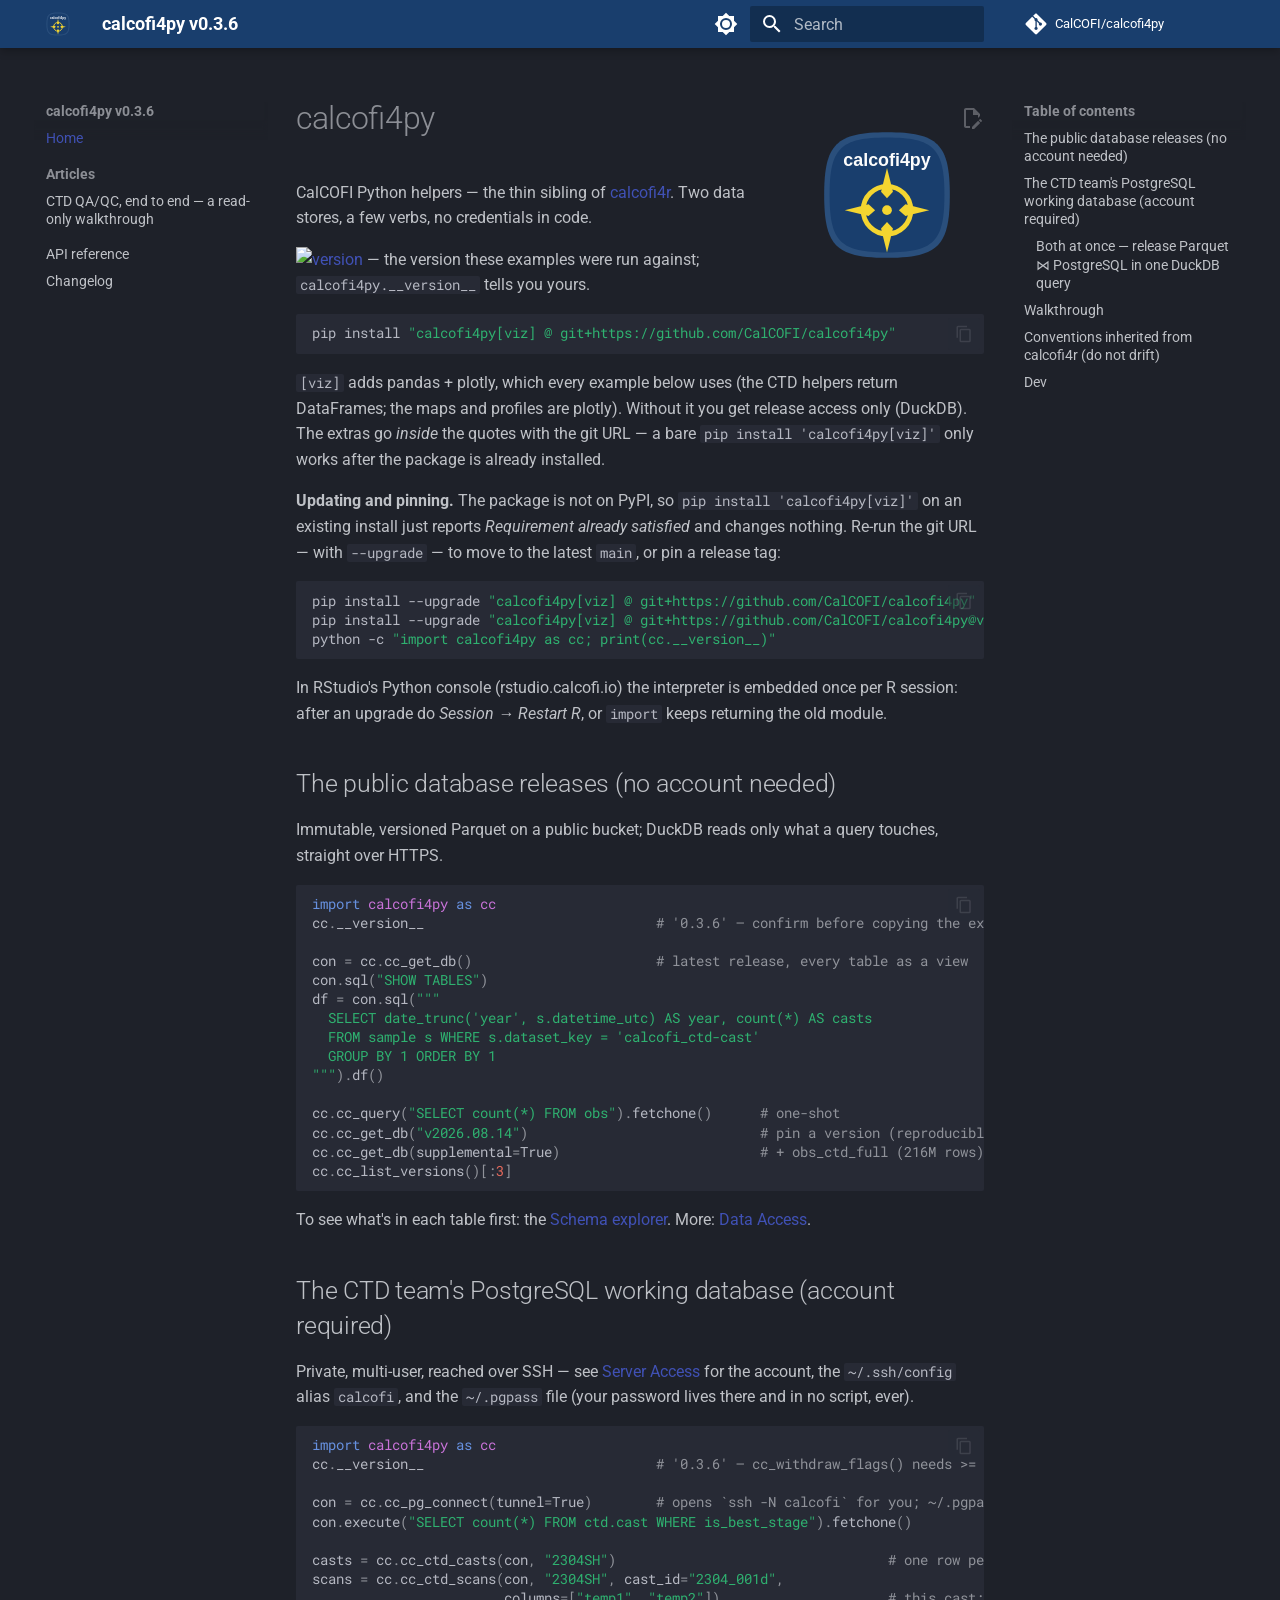
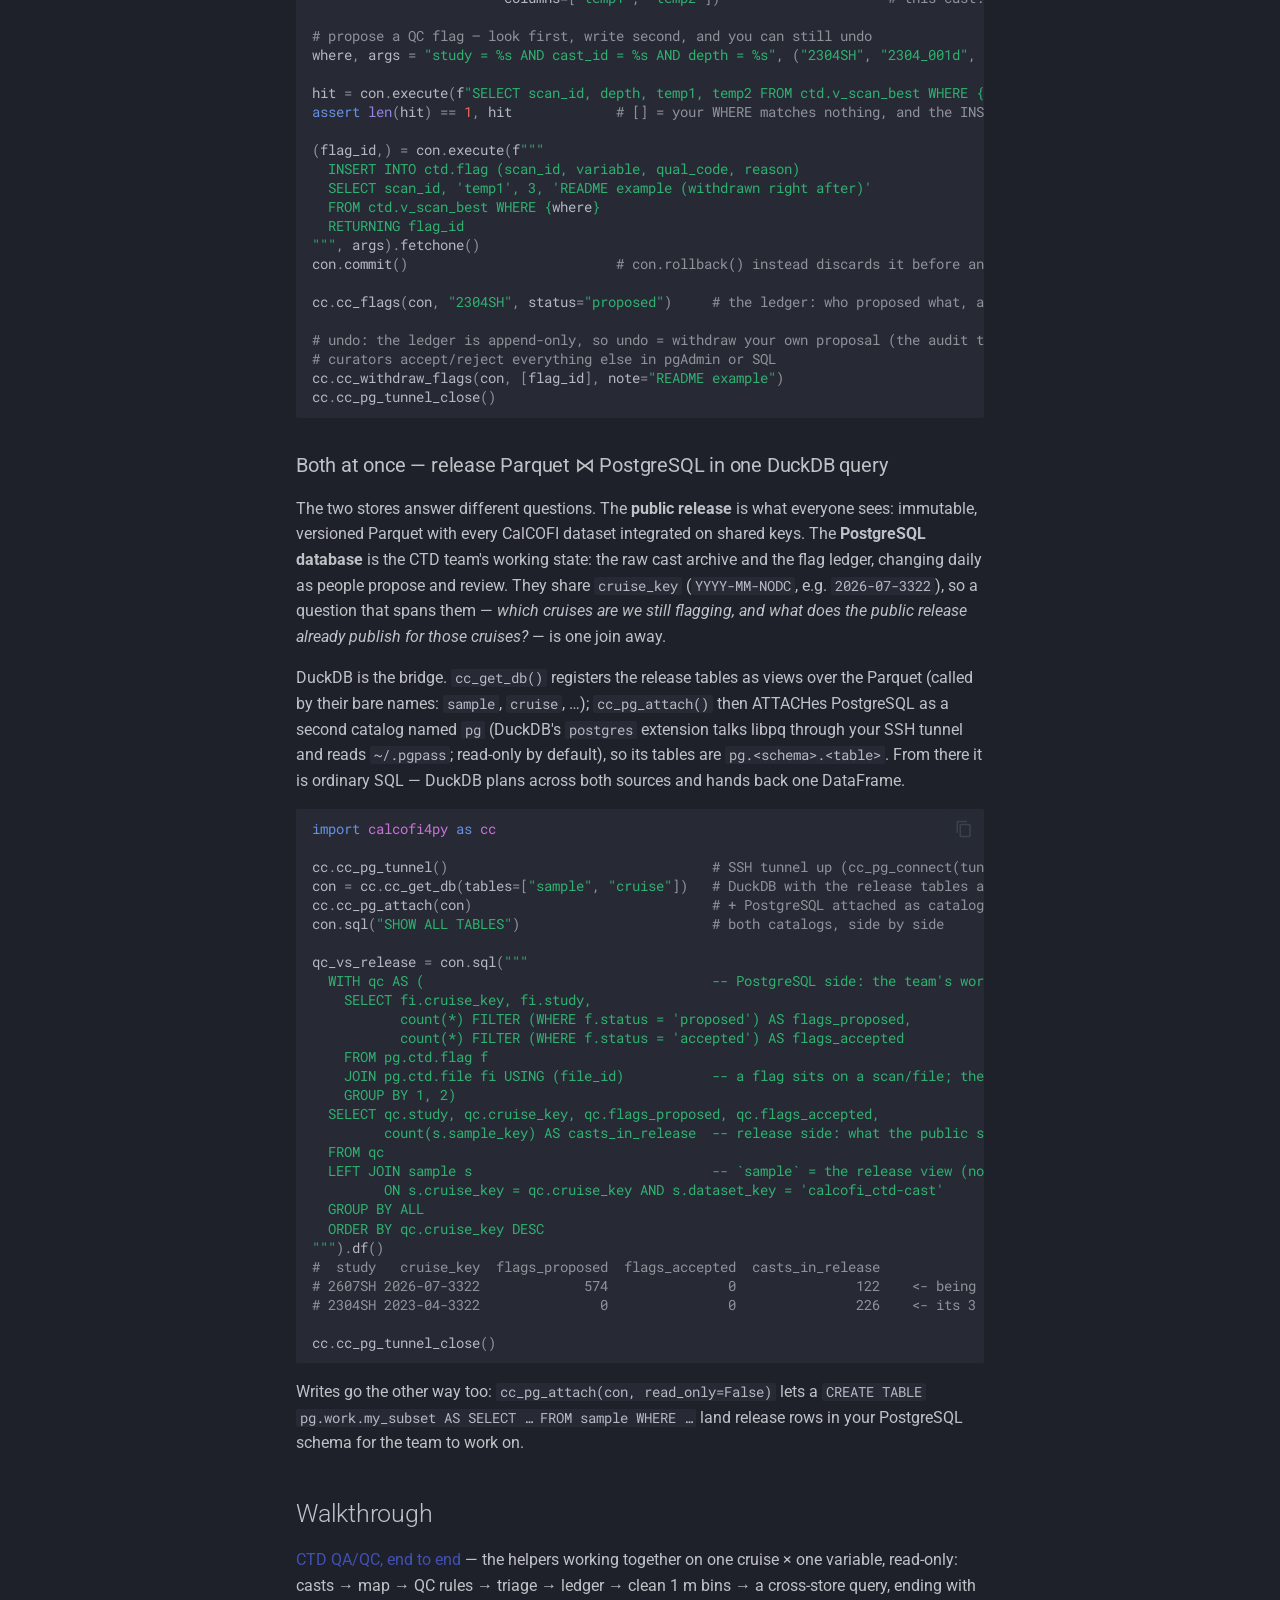
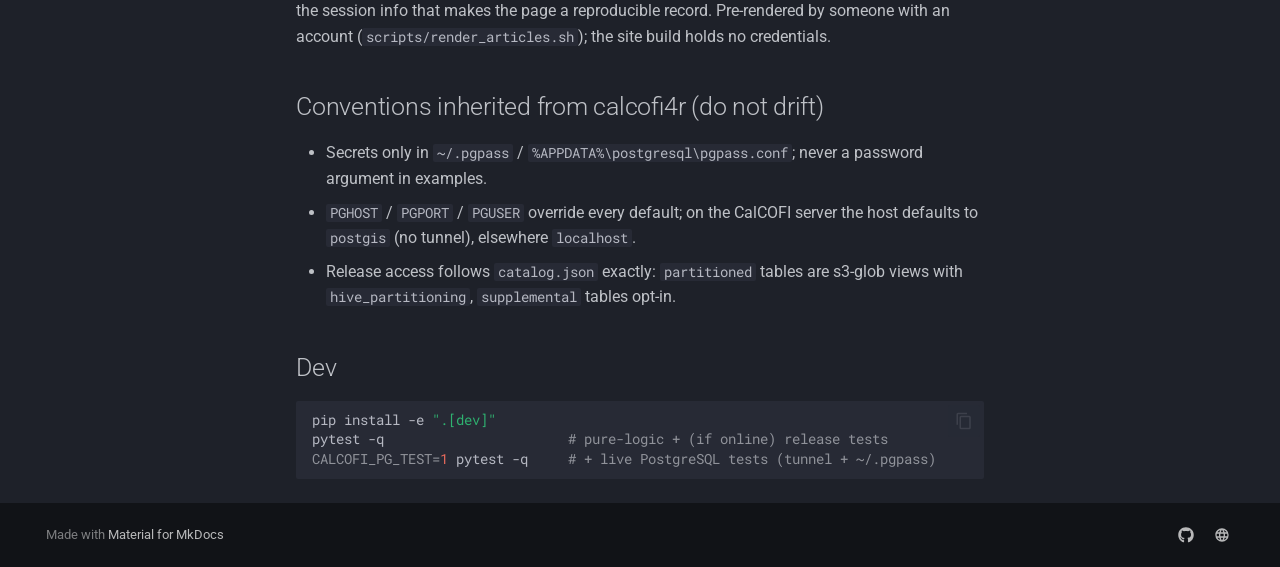
==== index.html @ 6837ae80 "Deployed 55b25d2 with MkDocs version: 1.6.1" ====
<!doctype html>
<html lang="en" class="no-js">
  <head>
    
      <meta charset="utf-8">
      <meta name="viewport" content="width=device-width,initial-scale=1">
      
        <meta name="description" content="CalCOFI Python helpers — public database releases (DuckDB over Parquet) and the CTD team's PostgreSQL working database">
      
      
      
        <link rel="canonical" href="https://calcofi.io/calcofi4py/">
      
      
      
        <link rel="next" href="articles/ctd-qaqc/">
      
      
        
      
      
      <link rel="icon" href="assets/logo.svg">
      <meta name="generator" content="mkdocs-1.6.1, mkdocs-material-9.7.7">
    
    
      
        <title>calcofi4py v0.3.6</title>
      
    
    
      <link rel="stylesheet" href="assets/stylesheets/main.ec1eaa64.min.css">
      
        
        <link rel="stylesheet" href="assets/stylesheets/palette.ab4e12ef.min.css">
      
      


    
    
      
    
    
      
        
        
        <link rel="preconnect" href="https://fonts.gstatic.com" crossorigin>
        <link rel="stylesheet" href="https://fonts.googleapis.com/css?family=Roboto:300,300i,400,400i,700,700i%7CRoboto+Mono:400,400i,700,700i&display=fallback">
        <style>:root{--md-text-font:"Roboto";--md-code-font:"Roboto Mono"}</style>
      
    
    
      <link rel="stylesheet" href="assets/_mkdocstrings.css">
    
      <link rel="stylesheet" href="stylesheets/extra.css">
    
    <script>__md_scope=new URL(".",location),__md_hash=e=>[...e].reduce(((e,_)=>(e<<5)-e+_.charCodeAt(0)),0),__md_get=(e,_=localStorage,t=__md_scope)=>JSON.parse(_.getItem(t.pathname+"."+e)),__md_set=(e,_,t=localStorage,a=__md_scope)=>{try{t.setItem(a.pathname+"."+e,JSON.stringify(_))}catch(e){}}</script>
    
      

    
    
  </head>
  
  
    
    
      
    
    
    
    
    <body dir="ltr" data-md-color-scheme="slate" data-md-color-primary="custom" data-md-color-accent="yellow">
  
    
    <input class="md-toggle" data-md-toggle="drawer" type="checkbox" id="__drawer" autocomplete="off">
    <input class="md-toggle" data-md-toggle="search" type="checkbox" id="__search" autocomplete="off">
    <label class="md-overlay" for="__drawer"></label>
    <div data-md-component="skip">
      
        
        <a href="#calcofi4py" class="md-skip">
          Skip to content
        </a>
      
    </div>
    <div data-md-component="announce">
      
    </div>
    
    
      

  

<header class="md-header md-header--shadow" data-md-component="header">
  <nav class="md-header__inner md-grid" aria-label="Header">
    <a href="." title="calcofi4py v0.3.6" class="md-header__button md-logo" aria-label="calcofi4py v0.3.6" data-md-component="logo">
      
  <img src="assets/logo.svg" alt="logo">

    </a>
    <label class="md-header__button md-icon" for="__drawer">
      
      <svg xmlns="http://www.w3.org/2000/svg" viewBox="0 0 24 24"><path d="M3 6h18v2H3zm0 5h18v2H3zm0 5h18v2H3z"/></svg>
    </label>
    <div class="md-header__title" data-md-component="header-title">
      <div class="md-header__ellipsis">
        <div class="md-header__topic">
          <span class="md-ellipsis">
            calcofi4py v0.3.6
          </span>
        </div>
        <div class="md-header__topic" data-md-component="header-topic">
          <span class="md-ellipsis">
            
              Home
            
          </span>
        </div>
      </div>
    </div>
    
      
        <form class="md-header__option" data-md-component="palette">
  
    
    
    
    <input class="md-option" data-md-color-media="" data-md-color-scheme="slate" data-md-color-primary="custom" data-md-color-accent="yellow"  aria-label="light mode"  type="radio" name="__palette" id="__palette_0">
    
      <label class="md-header__button md-icon" title="light mode" for="__palette_1" hidden>
        <svg xmlns="http://www.w3.org/2000/svg" viewBox="0 0 24 24"><path d="M12 8a4 4 0 0 0-4 4 4 4 0 0 0 4 4 4 4 0 0 0 4-4 4 4 0 0 0-4-4m0 10a6 6 0 0 1-6-6 6 6 0 0 1 6-6 6 6 0 0 1 6 6 6 6 0 0 1-6 6m8-9.31V4h-4.69L12 .69 8.69 4H4v4.69L.69 12 4 15.31V20h4.69L12 23.31 15.31 20H20v-4.69L23.31 12z"/></svg>
      </label>
    
  
    
    
    
    <input class="md-option" data-md-color-media="" data-md-color-scheme="default" data-md-color-primary="custom" data-md-color-accent="indigo"  aria-label="dark mode"  type="radio" name="__palette" id="__palette_1">
    
      <label class="md-header__button md-icon" title="dark mode" for="__palette_0" hidden>
        <svg xmlns="http://www.w3.org/2000/svg" viewBox="0 0 24 24"><path d="M12 18c-.89 0-1.74-.2-2.5-.55C11.56 16.5 13 14.42 13 12s-1.44-4.5-3.5-5.45C10.26 6.2 11.11 6 12 6a6 6 0 0 1 6 6 6 6 0 0 1-6 6m8-9.31V4h-4.69L12 .69 8.69 4H4v4.69L.69 12 4 15.31V20h4.69L12 23.31 15.31 20H20v-4.69L23.31 12z"/></svg>
      </label>
    
  
</form>
      
    
    
      <script>var palette=__md_get("__palette");if(palette&&palette.color){if("(prefers-color-scheme)"===palette.color.media){var media=matchMedia("(prefers-color-scheme: light)"),input=document.querySelector(media.matches?"[data-md-color-media='(prefers-color-scheme: light)']":"[data-md-color-media='(prefers-color-scheme: dark)']");palette.color.media=input.getAttribute("data-md-color-media"),palette.color.scheme=input.getAttribute("data-md-color-scheme"),palette.color.primary=input.getAttribute("data-md-color-primary"),palette.color.accent=input.getAttribute("data-md-color-accent")}for(var[key,value]of Object.entries(palette.color))document.body.setAttribute("data-md-color-"+key,value)}</script>
    
    
    
      
      
        <label class="md-header__button md-icon" for="__search">
          
          <svg xmlns="http://www.w3.org/2000/svg" viewBox="0 0 24 24"><path d="M9.5 3A6.5 6.5 0 0 1 16 9.5c0 1.61-.59 3.09-1.56 4.23l.27.27h.79l5 5-1.5 1.5-5-5v-.79l-.27-.27A6.52 6.52 0 0 1 9.5 16 6.5 6.5 0 0 1 3 9.5 6.5 6.5 0 0 1 9.5 3m0 2C7 5 5 7 5 9.5S7 14 9.5 14 14 12 14 9.5 12 5 9.5 5"/></svg>
        </label>
        <div class="md-search" data-md-component="search" role="dialog">
  <label class="md-search__overlay" for="__search"></label>
  <div class="md-search__inner" role="search">
    <form class="md-search__form" name="search">
      <input type="text" class="md-search__input" name="query" aria-label="Search" placeholder="Search" autocapitalize="off" autocorrect="off" autocomplete="off" spellcheck="false" data-md-component="search-query" required>
      <label class="md-search__icon md-icon" for="__search">
        
        <svg xmlns="http://www.w3.org/2000/svg" viewBox="0 0 24 24"><path d="M9.5 3A6.5 6.5 0 0 1 16 9.5c0 1.61-.59 3.09-1.56 4.23l.27.27h.79l5 5-1.5 1.5-5-5v-.79l-.27-.27A6.52 6.52 0 0 1 9.5 16 6.5 6.5 0 0 1 3 9.5 6.5 6.5 0 0 1 9.5 3m0 2C7 5 5 7 5 9.5S7 14 9.5 14 14 12 14 9.5 12 5 9.5 5"/></svg>
        
        <svg xmlns="http://www.w3.org/2000/svg" viewBox="0 0 24 24"><path d="M20 11v2H8l5.5 5.5-1.42 1.42L4.16 12l7.92-7.92L13.5 5.5 8 11z"/></svg>
      </label>
      <nav class="md-search__options" aria-label="Search">
        
        <button type="reset" class="md-search__icon md-icon" title="Clear" aria-label="Clear" tabindex="-1">
          
          <svg xmlns="http://www.w3.org/2000/svg" viewBox="0 0 24 24"><path d="M19 6.41 17.59 5 12 10.59 6.41 5 5 6.41 10.59 12 5 17.59 6.41 19 12 13.41 17.59 19 19 17.59 13.41 12z"/></svg>
        </button>
      </nav>
      
    </form>
    <div class="md-search__output">
      <div class="md-search__scrollwrap" tabindex="0" data-md-scrollfix>
        <div class="md-search-result" data-md-component="search-result">
          <div class="md-search-result__meta">
            Initializing search
          </div>
          <ol class="md-search-result__list" role="presentation"></ol>
        </div>
      </div>
    </div>
  </div>
</div>
      
    
    
      <div class="md-header__source">
        <a href="https://github.com/CalCOFI/calcofi4py" title="Go to repository" class="md-source" data-md-component="source">
  <div class="md-source__icon md-icon">
    
    <svg xmlns="http://www.w3.org/2000/svg" viewBox="0 0 448 512"><!--! Font Awesome Free 7.1.0 by @fontawesome - https://fontawesome.com License - https://fontawesome.com/license/free (Icons: CC BY 4.0, Fonts: SIL OFL 1.1, Code: MIT License) Copyright 2025 Fonticons, Inc.--><path d="M439.6 236.1 244 40.5c-5.4-5.5-12.8-8.5-20.4-8.5s-15 3-20.4 8.4L162.5 81l51.5 51.5c27.1-9.1 52.7 16.8 43.4 43.7l49.7 49.7c34.2-11.8 61.2 31 35.5 56.7-26.5 26.5-70.2-2.9-56-37.3L240.3 199v121.9c25.3 12.5 22.3 41.8 9.1 55-6.4 6.4-15.2 10.1-24.3 10.1s-17.8-3.6-24.3-10.1c-17.6-17.6-11.1-46.9 11.2-56v-123c-20.8-8.5-24.6-30.7-18.6-45L142.6 101 8.5 235.1C3 240.6 0 247.9 0 255.5s3 15 8.5 20.4l195.6 195.7c5.4 5.4 12.7 8.4 20.4 8.4s15-3 20.4-8.4l194.7-194.7c5.4-5.4 8.4-12.8 8.4-20.4s-3-15-8.4-20.4"/></svg>
  </div>
  <div class="md-source__repository">
    CalCOFI/calcofi4py
  </div>
</a>
      </div>
    
  </nav>
  
</header>
    
    <div class="md-container" data-md-component="container">
      
      
        
          
        
      
      <main class="md-main" data-md-component="main">
        <div class="md-main__inner md-grid">
          
            
              
              <div class="md-sidebar md-sidebar--primary" data-md-component="sidebar" data-md-type="navigation" >
                <div class="md-sidebar__scrollwrap">
                  <div class="md-sidebar__inner">
                    



<nav class="md-nav md-nav--primary" aria-label="Navigation" data-md-level="0">
  <label class="md-nav__title" for="__drawer">
    <a href="." title="calcofi4py v0.3.6" class="md-nav__button md-logo" aria-label="calcofi4py v0.3.6" data-md-component="logo">
      
  <img src="assets/logo.svg" alt="logo">

    </a>
    calcofi4py v0.3.6
  </label>
  
    <div class="md-nav__source">
      <a href="https://github.com/CalCOFI/calcofi4py" title="Go to repository" class="md-source" data-md-component="source">
  <div class="md-source__icon md-icon">
    
    <svg xmlns="http://www.w3.org/2000/svg" viewBox="0 0 448 512"><!--! Font Awesome Free 7.1.0 by @fontawesome - https://fontawesome.com License - https://fontawesome.com/license/free (Icons: CC BY 4.0, Fonts: SIL OFL 1.1, Code: MIT License) Copyright 2025 Fonticons, Inc.--><path d="M439.6 236.1 244 40.5c-5.4-5.5-12.8-8.5-20.4-8.5s-15 3-20.4 8.4L162.5 81l51.5 51.5c27.1-9.1 52.7 16.8 43.4 43.7l49.7 49.7c34.2-11.8 61.2 31 35.5 56.7-26.5 26.5-70.2-2.9-56-37.3L240.3 199v121.9c25.3 12.5 22.3 41.8 9.1 55-6.4 6.4-15.2 10.1-24.3 10.1s-17.8-3.6-24.3-10.1c-17.6-17.6-11.1-46.9 11.2-56v-123c-20.8-8.5-24.6-30.7-18.6-45L142.6 101 8.5 235.1C3 240.6 0 247.9 0 255.5s3 15 8.5 20.4l195.6 195.7c5.4 5.4 12.7 8.4 20.4 8.4s15-3 20.4-8.4l194.7-194.7c5.4-5.4 8.4-12.8 8.4-20.4s-3-15-8.4-20.4"/></svg>
  </div>
  <div class="md-source__repository">
    CalCOFI/calcofi4py
  </div>
</a>
    </div>
  
  <ul class="md-nav__list" data-md-scrollfix>
    
      
      
  
  
    
  
  
  
    <li class="md-nav__item md-nav__item--active">
      
      <input class="md-nav__toggle md-toggle" type="checkbox" id="__toc">
      
      
        
      
      
        <label class="md-nav__link md-nav__link--active" for="__toc">
          
  
  
  <span class="md-ellipsis">
    
  
    Home
  

    
  </span>
  
  

          <span class="md-nav__icon md-icon"></span>
        </label>
      
      <a href="." class="md-nav__link md-nav__link--active">
        
  
  
  <span class="md-ellipsis">
    
  
    Home
  

    
  </span>
  
  

      </a>
      
        

<nav class="md-nav md-nav--secondary" aria-label="Table of contents">
  
  
  
    
  
  
    <label class="md-nav__title" for="__toc">
      <span class="md-nav__icon md-icon"></span>
      Table of contents
    </label>
    <ul class="md-nav__list" data-md-component="toc" data-md-scrollfix>
      
        <li class="md-nav__item">
  <a href="#the-public-database-releases-no-account-needed" class="md-nav__link">
    <span class="md-ellipsis">
      
        The public database releases (no account needed)
      
    </span>
  </a>
  
</li>
      
        <li class="md-nav__item">
  <a href="#the-ctd-teams-postgresql-working-database-account-required" class="md-nav__link">
    <span class="md-ellipsis">
      
        The CTD team's PostgreSQL working database (account required)
      
    </span>
  </a>
  
    <nav class="md-nav" aria-label="The CTD team&#39;s PostgreSQL working database (account required)">
      <ul class="md-nav__list">
        
          <li class="md-nav__item">
  <a href="#both-at-once-release-parquet-postgresql-in-one-duckdb-query" class="md-nav__link">
    <span class="md-ellipsis">
      
        Both at once — release Parquet ⋈ PostgreSQL in one DuckDB query
      
    </span>
  </a>
  
</li>
        
      </ul>
    </nav>
  
</li>
      
        <li class="md-nav__item">
  <a href="#walkthrough" class="md-nav__link">
    <span class="md-ellipsis">
      
        Walkthrough
      
    </span>
  </a>
  
</li>
      
        <li class="md-nav__item">
  <a href="#conventions-inherited-from-calcofi4r-do-not-drift" class="md-nav__link">
    <span class="md-ellipsis">
      
        Conventions inherited from calcofi4r (do not drift)
      
    </span>
  </a>
  
</li>
      
        <li class="md-nav__item">
  <a href="#dev" class="md-nav__link">
    <span class="md-ellipsis">
      
        Dev
      
    </span>
  </a>
  
</li>
      
    </ul>
  
</nav>
      
    </li>
  

    
      
      
  
  
  
  
    
    
    
    
      
        
        
      
    
    
    <li class="md-nav__item md-nav__item--section md-nav__item--nested">
      
        
        
        <input class="md-nav__toggle md-toggle " type="checkbox" id="__nav_2" >
        
          
          <label class="md-nav__link" for="__nav_2" id="__nav_2_label" tabindex="">
            
  
  
  <span class="md-ellipsis">
    
  
    Articles
  

    
  </span>
  
  

            <span class="md-nav__icon md-icon"></span>
          </label>
        
        <nav class="md-nav" data-md-level="1" aria-labelledby="__nav_2_label" aria-expanded="false">
          <label class="md-nav__title" for="__nav_2">
            <span class="md-nav__icon md-icon"></span>
            
  
    Articles
  

          </label>
          <ul class="md-nav__list" data-md-scrollfix>
            
              
                
  
  
  
  
    <li class="md-nav__item">
      <a href="articles/ctd-qaqc/" class="md-nav__link">
        
  
  
  <span class="md-ellipsis">
    
  
    CTD QA/QC, end to end — a read-only walkthrough
  

    
  </span>
  
  

      </a>
    </li>
  

              
            
          </ul>
        </nav>
      
    </li>
  

    
      
      
  
  
  
  
    <li class="md-nav__item">
      <a href="reference/" class="md-nav__link">
        
  
  
  <span class="md-ellipsis">
    
  
    API reference
  

    
  </span>
  
  

      </a>
    </li>
  

    
      
      
  
  
  
  
    <li class="md-nav__item">
      <a href="changelog/" class="md-nav__link">
        
  
  
  <span class="md-ellipsis">
    
  
    Changelog
  

    
  </span>
  
  

      </a>
    </li>
  

    
  </ul>
</nav>
                  </div>
                </div>
              </div>
            
            
              
              <div class="md-sidebar md-sidebar--secondary" data-md-component="sidebar" data-md-type="toc" >
                <div class="md-sidebar__scrollwrap">
                  <div class="md-sidebar__inner">
                    

<nav class="md-nav md-nav--secondary" aria-label="Table of contents">
  
  
  
    
  
  
    <label class="md-nav__title" for="__toc">
      <span class="md-nav__icon md-icon"></span>
      Table of contents
    </label>
    <ul class="md-nav__list" data-md-component="toc" data-md-scrollfix>
      
        <li class="md-nav__item">
  <a href="#the-public-database-releases-no-account-needed" class="md-nav__link">
    <span class="md-ellipsis">
      
        The public database releases (no account needed)
      
    </span>
  </a>
  
</li>
      
        <li class="md-nav__item">
  <a href="#the-ctd-teams-postgresql-working-database-account-required" class="md-nav__link">
    <span class="md-ellipsis">
      
        The CTD team's PostgreSQL working database (account required)
      
    </span>
  </a>
  
    <nav class="md-nav" aria-label="The CTD team&#39;s PostgreSQL working database (account required)">
      <ul class="md-nav__list">
        
          <li class="md-nav__item">
  <a href="#both-at-once-release-parquet-postgresql-in-one-duckdb-query" class="md-nav__link">
    <span class="md-ellipsis">
      
        Both at once — release Parquet ⋈ PostgreSQL in one DuckDB query
      
    </span>
  </a>
  
</li>
        
      </ul>
    </nav>
  
</li>
      
        <li class="md-nav__item">
  <a href="#walkthrough" class="md-nav__link">
    <span class="md-ellipsis">
      
        Walkthrough
      
    </span>
  </a>
  
</li>
      
        <li class="md-nav__item">
  <a href="#conventions-inherited-from-calcofi4r-do-not-drift" class="md-nav__link">
    <span class="md-ellipsis">
      
        Conventions inherited from calcofi4r (do not drift)
      
    </span>
  </a>
  
</li>
      
        <li class="md-nav__item">
  <a href="#dev" class="md-nav__link">
    <span class="md-ellipsis">
      
        Dev
      
    </span>
  </a>
  
</li>
      
    </ul>
  
</nav>
                  </div>
                </div>
              </div>
            
          
          
            <div class="md-content" data-md-component="content">
              
              <article class="md-content__inner md-typeset">
                
                  


  
    <a href="https://github.com/CalCOFI/calcofi4py/edit/main/docs/index.md" title="Edit this page" class="md-content__button md-icon" rel="edit">
      
      <svg xmlns="http://www.w3.org/2000/svg" viewBox="0 0 24 24"><path d="M10 20H6V4h7v5h5v3.1l2-2V8l-6-6H6c-1.1 0-2 .9-2 2v16c0 1.1.9 2 2 2h4zm10.2-7c.1 0 .3.1.4.2l1.3 1.3c.2.2.2.6 0 .8l-1 1-2.1-2.1 1-1c.1-.1.2-.2.4-.2m0 3.9L14.1 23H12v-2.1l6.1-6.1z"/></svg>
    </a>
  
  


<h1 id="calcofi4py">calcofi4py <img src="assets/logo.svg" align="right" width="130" alt="calcofi4py logo"/><a class="headerlink" href="#calcofi4py" title="Permanent link">&para;</a></h1>
<p>CalCOFI Python helpers — the thin sibling of <a href="https://calcofi.io/calcofi4r">calcofi4r</a>.
Two data stores, a few verbs, no credentials in code.</p>
<p><a href="https://github.com/CalCOFI/calcofi4py/blob/main/pyproject.toml"><img alt="version" src="https://img.shields.io/badge/dynamic/toml?url=https%3A%2F%2Fraw.githubusercontent.com%2FCalCOFI%2Fcalcofi4py%2Fmain%2Fpyproject.toml&amp;query=%24.project.version&amp;label=calcofi4py&amp;color=193E6D" /></a> — the version these examples were run against; <code>calcofi4py.__version__</code> tells you yours.</p>
<div class="highlight"><pre><span></span><code>pip<span class="w"> </span>install<span class="w"> </span><span class="s2">"calcofi4py[viz] @ git+https://github.com/CalCOFI/calcofi4py"</span>
</code></pre></div>
<p><code>[viz]</code> adds pandas + plotly, which every example below uses (the CTD helpers return
DataFrames; the maps and profiles are plotly). Without it you get release access only
(DuckDB). The extras go <em>inside</em> the quotes with the git URL — a bare
<code>pip install 'calcofi4py[viz]'</code> only works after the package is already installed.</p>
<p><strong>Updating and pinning.</strong> The package is not on PyPI, so <code>pip install 'calcofi4py[viz]'</code>
on an existing install just reports <em>Requirement already satisfied</em> and changes nothing.
Re-run the git URL — with <code>--upgrade</code> — to move to the latest <code>main</code>, or pin a release tag:</p>
<div class="highlight"><pre><span></span><code>pip<span class="w"> </span>install<span class="w"> </span>--upgrade<span class="w"> </span><span class="s2">"calcofi4py[viz] @ git+https://github.com/CalCOFI/calcofi4py"</span><span class="w">           </span><span class="c1"># latest main</span>
pip<span class="w"> </span>install<span class="w"> </span>--upgrade<span class="w"> </span><span class="s2">"calcofi4py[viz] @ git+https://github.com/CalCOFI/calcofi4py@v0.3.6"</span><span class="w">    </span><span class="c1"># a release tag</span>
python<span class="w"> </span>-c<span class="w"> </span><span class="s2">"import calcofi4py as cc; print(cc.__version__)"</span><span class="w">                                    </span><span class="c1"># confirm</span>
</code></pre></div>
<p>In RStudio's Python console (rstudio.calcofi.io) the interpreter is embedded once per R
session: after an upgrade do <em>Session → Restart R</em>, or <code>import</code> keeps returning the old module.</p>
<h2 id="the-public-database-releases-no-account-needed">The public database releases (no account needed)<a class="headerlink" href="#the-public-database-releases-no-account-needed" title="Permanent link">&para;</a></h2>
<p>Immutable, versioned Parquet on a public bucket; DuckDB reads only what a query
touches, straight over HTTPS.</p>
<div class="highlight"><pre><span></span><code><span class="kn">import</span><span class="w"> </span><span class="nn">calcofi4py</span><span class="w"> </span><span class="k">as</span><span class="w"> </span><span class="nn">cc</span>
<span class="n">cc</span><span class="o">.</span><span class="n">__version__</span>                             <span class="c1"># '0.3.6' — confirm before copying the examples below</span>

<span class="n">con</span> <span class="o">=</span> <span class="n">cc</span><span class="o">.</span><span class="n">cc_get_db</span><span class="p">()</span>                       <span class="c1"># latest release, every table as a view</span>
<span class="n">con</span><span class="o">.</span><span class="n">sql</span><span class="p">(</span><span class="s2">"SHOW TABLES"</span><span class="p">)</span>
<span class="n">df</span> <span class="o">=</span> <span class="n">con</span><span class="o">.</span><span class="n">sql</span><span class="p">(</span><span class="s2">"""</span>
<span class="s2">  SELECT date_trunc('year', s.datetime_utc) AS year, count(*) AS casts</span>
<span class="s2">  FROM sample s WHERE s.dataset_key = 'calcofi_ctd-cast'</span>
<span class="s2">  GROUP BY 1 ORDER BY 1</span>
<span class="s2">"""</span><span class="p">)</span><span class="o">.</span><span class="n">df</span><span class="p">()</span>

<span class="n">cc</span><span class="o">.</span><span class="n">cc_query</span><span class="p">(</span><span class="s2">"SELECT count(*) FROM obs"</span><span class="p">)</span><span class="o">.</span><span class="n">fetchone</span><span class="p">()</span>      <span class="c1"># one-shot</span>
<span class="n">cc</span><span class="o">.</span><span class="n">cc_get_db</span><span class="p">(</span><span class="s2">"v2026.08.14"</span><span class="p">)</span>                             <span class="c1"># pin a version (reproducible)</span>
<span class="n">cc</span><span class="o">.</span><span class="n">cc_get_db</span><span class="p">(</span><span class="n">supplemental</span><span class="o">=</span><span class="kc">True</span><span class="p">)</span>                         <span class="c1"># + obs_ctd_full (216M rows), obs_mets_full</span>
<span class="n">cc</span><span class="o">.</span><span class="n">cc_list_versions</span><span class="p">()[:</span><span class="mi">3</span><span class="p">]</span>
</code></pre></div>
<p>To see what's in each table first: the <a href="https://calcofi.io/db-schema/">Schema explorer</a>.
More: <a href="https://calcofi.io/docs/data-access.html">Data Access</a>.</p>
<h2 id="the-ctd-teams-postgresql-working-database-account-required">The CTD team's PostgreSQL working database (account required)<a class="headerlink" href="#the-ctd-teams-postgresql-working-database-account-required" title="Permanent link">&para;</a></h2>
<p>Private, multi-user, reached over SSH — see
<a href="https://calcofi.io/docs/server-access.html">Server Access</a> for the account,
the <code>~/.ssh/config</code> alias <code>calcofi</code>, and the <code>~/.pgpass</code> file (your password
lives there and in no script, ever).</p>
<div class="highlight"><pre><span></span><code><span class="kn">import</span><span class="w"> </span><span class="nn">calcofi4py</span><span class="w"> </span><span class="k">as</span><span class="w"> </span><span class="nn">cc</span>
<span class="n">cc</span><span class="o">.</span><span class="n">__version__</span>                             <span class="c1"># '0.3.6' — cc_withdraw_flags() needs &gt;= 0.3.5</span>

<span class="n">con</span> <span class="o">=</span> <span class="n">cc</span><span class="o">.</span><span class="n">cc_pg_connect</span><span class="p">(</span><span class="n">tunnel</span><span class="o">=</span><span class="kc">True</span><span class="p">)</span>        <span class="c1"># opens `ssh -N calcofi` for you; ~/.pgpass auth</span>
<span class="n">con</span><span class="o">.</span><span class="n">execute</span><span class="p">(</span><span class="s2">"SELECT count(*) FROM ctd.cast WHERE is_best_stage"</span><span class="p">)</span><span class="o">.</span><span class="n">fetchone</span><span class="p">()</span>

<span class="n">casts</span> <span class="o">=</span> <span class="n">cc</span><span class="o">.</span><span class="n">cc_ctd_casts</span><span class="p">(</span><span class="n">con</span><span class="p">,</span> <span class="s2">"2304SH"</span><span class="p">)</span>                                  <span class="c1"># one row per cast (best stage)</span>
<span class="n">scans</span> <span class="o">=</span> <span class="n">cc</span><span class="o">.</span><span class="n">cc_ctd_scans</span><span class="p">(</span><span class="n">con</span><span class="p">,</span> <span class="s2">"2304SH"</span><span class="p">,</span> <span class="n">cast_id</span><span class="o">=</span><span class="s2">"2304_001d"</span><span class="p">,</span>
                        <span class="n">columns</span><span class="o">=</span><span class="p">[</span><span class="s2">"temp1"</span><span class="p">,</span> <span class="s2">"temp2"</span><span class="p">])</span>                     <span class="c1"># this cast: 40 scans, 3–42 m, 1 m bins</span>

<span class="c1"># propose a QC flag — look first, write second, and you can still undo</span>
<span class="n">where</span><span class="p">,</span> <span class="n">args</span> <span class="o">=</span> <span class="s2">"study = </span><span class="si">%s</span><span class="s2"> AND cast_id = </span><span class="si">%s</span><span class="s2"> AND depth = </span><span class="si">%s</span><span class="s2">"</span><span class="p">,</span> <span class="p">(</span><span class="s2">"2304SH"</span><span class="p">,</span> <span class="s2">"2304_001d"</span><span class="p">,</span> <span class="mi">20</span><span class="p">)</span>

<span class="n">hit</span> <span class="o">=</span> <span class="n">con</span><span class="o">.</span><span class="n">execute</span><span class="p">(</span><span class="sa">f</span><span class="s2">"SELECT scan_id, depth, temp1, temp2 FROM ctd.v_scan_best WHERE </span><span class="si">{</span><span class="n">where</span><span class="si">}</span><span class="s2">"</span><span class="p">,</span> <span class="n">args</span><span class="p">)</span><span class="o">.</span><span class="n">fetchall</span><span class="p">()</span>
<span class="k">assert</span> <span class="nb">len</span><span class="p">(</span><span class="n">hit</span><span class="p">)</span> <span class="o">==</span> <span class="mi">1</span><span class="p">,</span> <span class="n">hit</span>             <span class="c1"># [] = your WHERE matches nothing, and the INSERT below would flag nothing, silently</span>

<span class="p">(</span><span class="n">flag_id</span><span class="p">,)</span> <span class="o">=</span> <span class="n">con</span><span class="o">.</span><span class="n">execute</span><span class="p">(</span><span class="sa">f</span><span class="s2">"""</span>
<span class="s2">  INSERT INTO ctd.flag (scan_id, variable, qual_code, reason)</span>
<span class="s2">  SELECT scan_id, 'temp1', 3, 'README example (withdrawn right after)'</span>
<span class="s2">  FROM ctd.v_scan_best WHERE </span><span class="si">{</span><span class="n">where</span><span class="si">}</span>
<span class="s2">  RETURNING flag_id</span>
<span class="s2">"""</span><span class="p">,</span> <span class="n">args</span><span class="p">)</span><span class="o">.</span><span class="n">fetchone</span><span class="p">()</span>
<span class="n">con</span><span class="o">.</span><span class="n">commit</span><span class="p">()</span>                          <span class="c1"># con.rollback() instead discards it before anyone sees it</span>

<span class="n">cc</span><span class="o">.</span><span class="n">cc_flags</span><span class="p">(</span><span class="n">con</span><span class="p">,</span> <span class="s2">"2304SH"</span><span class="p">,</span> <span class="n">status</span><span class="o">=</span><span class="s2">"proposed"</span><span class="p">)</span>     <span class="c1"># the ledger: who proposed what, and its fate</span>

<span class="c1"># undo: the ledger is append-only, so undo = withdraw your own proposal (the audit trail keeps it);</span>
<span class="c1"># curators accept/reject everything else in pgAdmin or SQL</span>
<span class="n">cc</span><span class="o">.</span><span class="n">cc_withdraw_flags</span><span class="p">(</span><span class="n">con</span><span class="p">,</span> <span class="p">[</span><span class="n">flag_id</span><span class="p">],</span> <span class="n">note</span><span class="o">=</span><span class="s2">"README example"</span><span class="p">)</span>
<span class="n">cc</span><span class="o">.</span><span class="n">cc_pg_tunnel_close</span><span class="p">()</span>
</code></pre></div>
<h3 id="both-at-once-release-parquet-postgresql-in-one-duckdb-query">Both at once — release Parquet ⋈ PostgreSQL in one DuckDB query<a class="headerlink" href="#both-at-once-release-parquet-postgresql-in-one-duckdb-query" title="Permanent link">&para;</a></h3>
<p>The two stores answer different questions. The <strong>public release</strong> is what everyone
sees: immutable, versioned Parquet with every CalCOFI dataset integrated on shared
keys. The <strong>PostgreSQL database</strong> is the CTD team's working state: the raw cast
archive and the flag ledger, changing daily as people propose and review. They share
<code>cruise_key</code> (<code>YYYY-MM-NODC</code>, e.g. <code>2026-07-3322</code>), so a question that spans them —
<em>which cruises are we still flagging, and what does the public release already
publish for those cruises?</em> — is one join away.</p>
<p>DuckDB is the bridge. <code>cc_get_db()</code> registers the release tables as views over the
Parquet (called by their bare names: <code>sample</code>, <code>cruise</code>, …); <code>cc_pg_attach()</code> then
ATTACHes PostgreSQL as a second catalog named <code>pg</code> (DuckDB's <code>postgres</code> extension
talks libpq through your SSH tunnel and reads <code>~/.pgpass</code>; read-only by default), so
its tables are <code>pg.&lt;schema&gt;.&lt;table&gt;</code>. From there it is ordinary SQL — DuckDB plans
across both sources and hands back one DataFrame.</p>
<div class="highlight"><pre><span></span><code><span class="kn">import</span><span class="w"> </span><span class="nn">calcofi4py</span><span class="w"> </span><span class="k">as</span><span class="w"> </span><span class="nn">cc</span>

<span class="n">cc</span><span class="o">.</span><span class="n">cc_pg_tunnel</span><span class="p">()</span>                                 <span class="c1"># SSH tunnel up (cc_pg_connect(tunnel=True) does the same)</span>
<span class="n">con</span> <span class="o">=</span> <span class="n">cc</span><span class="o">.</span><span class="n">cc_get_db</span><span class="p">(</span><span class="n">tables</span><span class="o">=</span><span class="p">[</span><span class="s2">"sample"</span><span class="p">,</span> <span class="s2">"cruise"</span><span class="p">])</span>   <span class="c1"># DuckDB with the release tables as views</span>
<span class="n">cc</span><span class="o">.</span><span class="n">cc_pg_attach</span><span class="p">(</span><span class="n">con</span><span class="p">)</span>                              <span class="c1"># + PostgreSQL attached as catalog `pg` (pg.ctd.*, pg.work.*)</span>
<span class="n">con</span><span class="o">.</span><span class="n">sql</span><span class="p">(</span><span class="s2">"SHOW ALL TABLES"</span><span class="p">)</span>                        <span class="c1"># both catalogs, side by side</span>

<span class="n">qc_vs_release</span> <span class="o">=</span> <span class="n">con</span><span class="o">.</span><span class="n">sql</span><span class="p">(</span><span class="s2">"""</span>
<span class="s2">  WITH qc AS (                                    -- PostgreSQL side: the team's working state</span>
<span class="s2">    SELECT fi.cruise_key, fi.study,</span>
<span class="s2">           count(*) FILTER (WHERE f.status = 'proposed') AS flags_proposed,</span>
<span class="s2">           count(*) FILTER (WHERE f.status = 'accepted') AS flags_accepted</span>
<span class="s2">    FROM pg.ctd.flag f</span>
<span class="s2">    JOIN pg.ctd.file fi USING (file_id)           -- a flag sits on a scan/file; the file knows its cruise</span>
<span class="s2">    GROUP BY 1, 2)</span>
<span class="s2">  SELECT qc.study, qc.cruise_key, qc.flags_proposed, qc.flags_accepted,</span>
<span class="s2">         count(s.sample_key) AS casts_in_release  -- release side: what the public sees today</span>
<span class="s2">  FROM qc</span>
<span class="s2">  LEFT JOIN sample s                              -- `sample` = the release view (no prefix)</span>
<span class="s2">         ON s.cruise_key = qc.cruise_key AND s.dataset_key = 'calcofi_ctd-cast'</span>
<span class="s2">  GROUP BY ALL</span>
<span class="s2">  ORDER BY qc.cruise_key DESC</span>
<span class="s2">"""</span><span class="p">)</span><span class="o">.</span><span class="n">df</span><span class="p">()</span>
<span class="c1">#  study   cruise_key  flags_proposed  flags_accepted  casts_in_release</span>
<span class="c1"># 2607SH 2026-07-3322             574               0               122    &lt;- being cleaned; already public</span>
<span class="c1"># 2304SH 2023-04-3322               0               0               226    &lt;- its 3 flags were withdrawn</span>

<span class="n">cc</span><span class="o">.</span><span class="n">cc_pg_tunnel_close</span><span class="p">()</span>
</code></pre></div>
<p>Writes go the other way too: <code>cc_pg_attach(con, read_only=False)</code> lets a
<code>CREATE TABLE pg.work.my_subset AS SELECT … FROM sample WHERE …</code> land release rows in
your PostgreSQL schema for the team to work on.</p>
<h2 id="walkthrough">Walkthrough<a class="headerlink" href="#walkthrough" title="Permanent link">&para;</a></h2>
<p><a href="https://calcofi.io/calcofi4py/articles/ctd-qaqc/">CTD QA/QC, end to end</a> — the
helpers working together on one cruise × one variable, read-only: casts → map → QC rules
→ triage → ledger → clean 1 m bins → a cross-store query, ending with the session info
that makes the page a reproducible record. Pre-rendered by someone with an account
(<code>scripts/render_articles.sh</code>); the site build holds no credentials.</p>
<h2 id="conventions-inherited-from-calcofi4r-do-not-drift">Conventions inherited from calcofi4r (do not drift)<a class="headerlink" href="#conventions-inherited-from-calcofi4r-do-not-drift" title="Permanent link">&para;</a></h2>
<ul>
<li>Secrets only in <code>~/.pgpass</code> / <code>%APPDATA%\postgresql\pgpass.conf</code>; never a
  password argument in examples.</li>
<li><code>PGHOST</code> / <code>PGPORT</code> / <code>PGUSER</code> override every default; on the CalCOFI server
  the host defaults to <code>postgis</code> (no tunnel), elsewhere <code>localhost</code>.</li>
<li>Release access follows <code>catalog.json</code> exactly: <code>partitioned</code> tables are
  s3-glob views with <code>hive_partitioning</code>, <code>supplemental</code> tables opt-in.</li>
</ul>
<h2 id="dev">Dev<a class="headerlink" href="#dev" title="Permanent link">&para;</a></h2>
<div class="highlight"><pre><span></span><code>pip<span class="w"> </span>install<span class="w"> </span>-e<span class="w"> </span><span class="s2">".[dev]"</span>
pytest<span class="w"> </span>-q<span class="w">                       </span><span class="c1"># pure-logic + (if online) release tests</span>
<span class="nv">CALCOFI_PG_TEST</span><span class="o">=</span><span class="m">1</span><span class="w"> </span>pytest<span class="w"> </span>-q<span class="w">     </span><span class="c1"># + live PostgreSQL tests (tunnel + ~/.pgpass)</span>
</code></pre></div>












                
              </article>
            </div>
          
          
<script>var target=document.getElementById(location.hash.slice(1));target&&target.name&&(target.checked=target.name.startsWith("__tabbed_"))</script>
        </div>
        
      </main>
      
        <footer class="md-footer">
  
  <div class="md-footer-meta md-typeset">
    <div class="md-footer-meta__inner md-grid">
      <div class="md-copyright">
  
  
    Made with
    <a href="https://squidfunk.github.io/mkdocs-material/" target="_blank" rel="noopener">
      Material for MkDocs
    </a>
  
</div>
      
        
<div class="md-social">
  
    
    
    
    
      
      
    
    <a href="https://github.com/CalCOFI" target="_blank" rel="noopener" title="github.com" class="md-social__link">
      <svg xmlns="http://www.w3.org/2000/svg" viewBox="0 0 512 512"><!--! Font Awesome Free 7.1.0 by @fontawesome - https://fontawesome.com License - https://fontawesome.com/license/free (Icons: CC BY 4.0, Fonts: SIL OFL 1.1, Code: MIT License) Copyright 2025 Fonticons, Inc.--><path d="M173.9 397.4c0 2-2.3 3.6-5.2 3.6-3.3.3-5.6-1.3-5.6-3.6 0-2 2.3-3.6 5.2-3.6 3-.3 5.6 1.3 5.6 3.6m-31.1-4.5c-.7 2 1.3 4.3 4.3 4.9 2.6 1 5.6 0 6.2-2s-1.3-4.3-4.3-5.2c-2.6-.7-5.5.3-6.2 2.3m44.2-1.7c-2.9.7-4.9 2.6-4.6 4.9.3 2 2.9 3.3 5.9 2.6 2.9-.7 4.9-2.6 4.6-4.6-.3-1.9-3-3.2-5.9-2.9M252.8 8C114.1 8 8 113.3 8 252c0 110.9 69.8 205.8 169.5 239.2 12.8 2.3 17.3-5.6 17.3-12.1 0-6.2-.3-40.4-.3-61.4 0 0-70 15-84.7-29.8 0 0-11.4-29.1-27.8-36.6 0 0-22.9-15.7 1.6-15.4 0 0 24.9 2 38.6 25.8 21.9 38.6 58.6 27.5 72.9 20.9 2.3-16 8.8-27.1 16-33.7-55.9-6.2-112.3-14.3-112.3-110.5 0-27.5 7.6-41.3 23.6-58.9-2.6-6.5-11.1-33.3 2.6-67.9 20.9-6.5 69 27 69 27 20-5.6 41.5-8.5 62.8-8.5s42.8 2.9 62.8 8.5c0 0 48.1-33.6 69-27 13.7 34.7 5.2 61.4 2.6 67.9 16 17.7 25.8 31.5 25.8 58.9 0 96.5-58.9 104.2-114.8 110.5 9.2 7.9 17 22.9 17 46.4 0 33.7-.3 75.4-.3 83.6 0 6.5 4.6 14.4 17.3 12.1C436.2 457.8 504 362.9 504 252 504 113.3 391.5 8 252.8 8M105.2 352.9c-1.3 1-1 3.3.7 5.2 1.6 1.6 3.9 2.3 5.2 1 1.3-1 1-3.3-.7-5.2-1.6-1.6-3.9-2.3-5.2-1m-10.8-8.1c-.7 1.3.3 2.9 2.3 3.9 1.6 1 3.6.7 4.3-.7.7-1.3-.3-2.9-2.3-3.9-2-.6-3.6-.3-4.3.7m32.4 35.6c-1.6 1.3-1 4.3 1.3 6.2 2.3 2.3 5.2 2.6 6.5 1 1.3-1.3.7-4.3-1.3-6.2-2.2-2.3-5.2-2.6-6.5-1m-11.4-14.7c-1.6 1-1.6 3.6 0 5.9s4.3 3.3 5.6 2.3c1.6-1.3 1.6-3.9 0-6.2-1.4-2.3-4-3.3-5.6-2"/></svg>
    </a>
  
    
    
    
    
      
      
    
    <a href="https://calcofi.io" target="_blank" rel="noopener" title="calcofi.io" class="md-social__link">
      <svg xmlns="http://www.w3.org/2000/svg" viewBox="0 0 24 24"><path d="M16.36 14c.08-.66.14-1.32.14-2s-.06-1.34-.14-2h3.38c.16.64.26 1.31.26 2s-.1 1.36-.26 2m-5.15 5.56c.6-1.11 1.06-2.31 1.38-3.56h2.95a8.03 8.03 0 0 1-4.33 3.56M14.34 14H9.66c-.1-.66-.16-1.32-.16-2s.06-1.35.16-2h4.68c.09.65.16 1.32.16 2s-.07 1.34-.16 2M12 19.96c-.83-1.2-1.5-2.53-1.91-3.96h3.82c-.41 1.43-1.08 2.76-1.91 3.96M8 8H5.08A7.92 7.92 0 0 1 9.4 4.44C8.8 5.55 8.35 6.75 8 8m-2.92 8H8c.35 1.25.8 2.45 1.4 3.56A8 8 0 0 1 5.08 16m-.82-2C4.1 13.36 4 12.69 4 12s.1-1.36.26-2h3.38c-.08.66-.14 1.32-.14 2s.06 1.34.14 2M12 4.03c.83 1.2 1.5 2.54 1.91 3.97h-3.82c.41-1.43 1.08-2.77 1.91-3.97M18.92 8h-2.95a15.7 15.7 0 0 0-1.38-3.56c1.84.63 3.37 1.9 4.33 3.56M12 2C6.47 2 2 6.5 2 12a10 10 0 0 0 10 10 10 10 0 0 0 10-10A10 10 0 0 0 12 2"/></svg>
    </a>
  
</div>
      
    </div>
  </div>
</footer>
      
    </div>
    <div class="md-dialog" data-md-component="dialog">
      <div class="md-dialog__inner md-typeset"></div>
    </div>
    
    
    
      
      
      <script id="__config" type="application/json">{"annotate": null, "base": ".", "features": ["navigation.sections", "content.code.copy", "content.action.edit"], "search": "assets/javascripts/workers/search.2c215733.min.js", "tags": null, "translations": {"clipboard.copied": "Copied to clipboard", "clipboard.copy": "Copy to clipboard", "search.result.more.one": "1 more on this page", "search.result.more.other": "# more on this page", "search.result.none": "No matching documents", "search.result.one": "1 matching document", "search.result.other": "# matching documents", "search.result.placeholder": "Type to start searching", "search.result.term.missing": "Missing", "select.version": "Select version"}, "version": null}</script>
    
    
      <script src="assets/javascripts/bundle.d7400e89.min.js"></script>
      
    
  </body>
</html>
---- assets/stylesheets/main.ec1eaa64.min.css ----
@charset "UTF-8";html{-webkit-text-size-adjust:none;-moz-text-size-adjust:none;text-size-adjust:none;box-sizing:border-box}*,:after,:before{box-sizing:inherit}@media (prefers-reduced-motion){*,:after,:before{transition:none!important}}body{margin:0}a,button,input,label{-webkit-tap-highlight-color:transparent}a{color:inherit;text-decoration:none}hr{border:0;box-sizing:initial;display:block;height:.05rem;overflow:visible;padding:0}small{font-size:80%}sub,sup{line-height:1em}img{border-style:none}table{border-collapse:initial;border-spacing:0}td,th{font-weight:400;vertical-align:top}button{background:#0000;border:0;font-family:inherit;font-size:inherit;margin:0;padding:0}input{border:0;outline:none}:root{--md-primary-fg-color:#4051b5;--md-primary-fg-color--light:#5d6cc0;--md-primary-fg-color--dark:#303fa1;--md-primary-bg-color:#fff;--md-primary-bg-color--light:#ffffffb3;--md-accent-fg-color:#526cfe;--md-accent-fg-color--transparent:#526cfe1a;--md-accent-bg-color:#fff;--md-accent-bg-color--light:#ffffffb3}[data-md-color-scheme=default]{color-scheme:light}[data-md-color-scheme=default] img[src$="#gh-dark-mode-only"],[data-md-color-scheme=default] img[src$="#only-dark"]{display:none}:root,[data-md-color-scheme=default]{--md-hue:225deg;--md-default-fg-color:#000000de;--md-default-fg-color--light:#0000008a;--md-default-fg-color--lighter:#00000052;--md-default-fg-color--lightest:#00000012;--md-default-bg-color:#fff;--md-default-bg-color--light:#ffffffb3;--md-default-bg-color--lighter:#ffffff4d;--md-default-bg-color--lightest:#ffffff1f;--md-code-fg-color:#36464e;--md-code-bg-color:#f5f5f5;--md-code-bg-color--light:#f5f5f5b3;--md-code-bg-color--lighter:#f5f5f54d;--md-code-hl-color:#4287ff;--md-code-hl-color--light:#4287ff1a;--md-code-hl-number-color:#d52a2a;--md-code-hl-special-color:#db1457;--md-code-hl-function-color:#a846b9;--md-code-hl-constant-color:#6e59d9;--md-code-hl-keyword-color:#3f6ec6;--md-code-hl-string-color:#1c7d4d;--md-code-hl-name-color:var(--md-code-fg-color);--md-code-hl-operator-color:var(--md-default-fg-color--light);--md-code-hl-punctuation-color:var(--md-default-fg-color--light);--md-code-hl-comment-color:var(--md-default-fg-color--light);--md-code-hl-generic-color:var(--md-default-fg-color--light);--md-code-hl-variable-color:var(--md-default-fg-color--light);--md-typeset-color:var(--md-default-fg-color);--md-typeset-a-color:var(--md-primary-fg-color);--md-typeset-del-color:#f5503d26;--md-typeset-ins-color:#0bd57026;--md-typeset-kbd-color:#fafafa;--md-typeset-kbd-accent-color:#fff;--md-typeset-kbd-border-color:#b8b8b8;--md-typeset-mark-color:#ffff0080;--md-typeset-table-color:#0000001f;--md-typeset-table-color--light:rgba(0,0,0,.035);--md-admonition-fg-color:var(--md-default-fg-color);--md-admonition-bg-color:var(--md-default-bg-color);--md-warning-fg-color:#000000de;--md-warning-bg-color:#ff9;--md-footer-fg-color:#fff;--md-footer-fg-color--light:#ffffffb3;--md-footer-fg-color--lighter:#ffffff73;--md-footer-bg-color:#000000de;--md-footer-bg-color--dark:#00000052;--md-shadow-z1:0 0.2rem 0.5rem #0000000d,0 0 0.05rem #0000001a;--md-shadow-z2:0 0.2rem 0.5rem #0000001a,0 0 0.05rem #00000040;--md-shadow-z3:0 0.2rem 0.5rem #0003,0 0 0.05rem #00000059}.md-icon svg{fill:currentcolor;display:block;height:1.2rem;width:1.2rem}body{-webkit-font-smoothing:antialiased;-moz-osx-font-smoothing:grayscale;--md-text-font-family:var(--md-text-font,_),-apple-system,BlinkMacSystemFont,Helvetica,Arial,sans-serif;--md-code-font-family:var(--md-code-font,_),SFMono-Regular,Consolas,Menlo,monospace}aside,body,input{font-feature-settings:"kern","liga";color:var(--md-typeset-color);font-family:var(--md-text-font-family)}code,kbd,pre{font-feature-settings:"kern";font-family:var(--md-code-font-family)}:root{--md-typeset-table-sort-icon:url('data:image/svg+xml;charset=utf-8,<svg xmlns="http://www.w3.org/2000/svg" viewBox="0 0 24 24"><path d="m18 21-4-4h3V7h-3l4-4 4 4h-3v10h3M2 19v-2h10v2M2 13v-2h7v2M2 7V5h4v2z"/></svg>');--md-typeset-table-sort-icon--asc:url('data:image/svg+xml;charset=utf-8,<svg xmlns="http://www.w3.org/2000/svg" viewBox="0 0 24 24"><path d="M19 17h3l-4 4-4-4h3V3h2M2 17h10v2H2M6 5v2H2V5m0 6h7v2H2z"/></svg>');--md-typeset-table-sort-icon--desc:url('data:image/svg+xml;charset=utf-8,<svg xmlns="http://www.w3.org/2000/svg" viewBox="0 0 24 24"><path d="M19 7h3l-4-4-4 4h3v14h2M2 17h10v2H2M6 5v2H2V5m0 6h7v2H2z"/></svg>')}.md-typeset{-webkit-print-color-adjust:exact;color-adjust:exact;font-size:.8rem;line-height:1.6;overflow-wrap:break-word}@media print{.md-typeset{font-size:.68rem}}.md-typeset blockquote,.md-typeset dl,.md-typeset figure,.md-typeset ol,.md-typeset pre,.md-typeset ul{margin-bottom:1em;margin-top:1em}.md-typeset h1{color:var(--md-default-fg-color--light);font-size:2em;line-height:1.3;margin:0 0 1.25em}.md-typeset h1,.md-typeset h2{font-weight:300;letter-spacing:-.01em}.md-typeset h2{font-size:1.5625em;line-height:1.4;margin:1.6em 0 .64em}.md-typeset h3{font-size:1.25em;font-weight:400;letter-spacing:-.01em;line-height:1.5;margin:1.6em 0 .8em}.md-typeset h2+h3{margin-top:.8em}.md-typeset h4{font-weight:700;letter-spacing:-.01em;margin:1em 0}.md-typeset h5,.md-typeset h6{color:var(--md-default-fg-color--light);font-size:.8em;font-weight:700;letter-spacing:-.01em;margin:1.25em 0}.md-typeset h5{text-transform:uppercase}.md-typeset h5 code{text-transform:none}.md-typeset hr{border-bottom:.05rem solid var(--md-default-fg-color--lightest);display:flow-root;margin:1.5em 0}.md-typeset a{color:var(--md-typeset-a-color);word-break:break-word}.md-typeset a,.md-typeset a:before{transition:color 125ms}.md-typeset a:focus,.md-typeset a:hover{color:var(--md-accent-fg-color)}.md-typeset a:focus code,.md-typeset a:hover code{background-color:var(--md-accent-fg-color--transparent);color:var(--md-accent-fg-color)}.md-typeset a code{color:var(--md-typeset-a-color)}.md-typeset a.focus-visible{outline-color:var(--md-accent-fg-color);outline-offset:.2rem}.md-typeset code,.md-typeset kbd,.md-typeset pre{color:var(--md-code-fg-color);direction:ltr;font-variant-ligatures:none;transition:background-color 125ms}@media print{.md-typeset code,.md-typeset kbd,.md-typeset pre{white-space:pre-wrap}}.md-typeset code{background-color:var(--md-code-bg-color);border-radius:.1rem;-webkit-box-decoration-break:clone;box-decoration-break:clone;font-size:.85em;padding:0 .2941176471em;transition:color 125ms,background-color 125ms;word-break:break-word}.md-typeset code:not(.focus-visible){-webkit-tap-highlight-color:transparent;outline:none}.md-typeset pre{display:flow-root;line-height:1.4;position:relative}.md-typeset pre>code{-webkit-box-decoration-break:slice;box-decoration-break:slice;box-shadow:none;display:block;margin:0;outline-color:var(--md-accent-fg-color);overflow:auto;padding:.7720588235em 1.1764705882em;scrollbar-color:var(--md-default-fg-color--lighter) #0000;scrollbar-width:thin;touch-action:auto;word-break:normal}.md-typeset pre>code:hover{scrollbar-color:var(--md-accent-fg-color) #0000}.md-typeset pre>code::-webkit-scrollbar{height:.2rem;width:.2rem}.md-typeset pre>code::-webkit-scrollbar-thumb{background-color:var(--md-default-fg-color--lighter)}.md-typeset pre>code::-webkit-scrollbar-thumb:hover{background-color:var(--md-accent-fg-color)}.md-typeset kbd{background-color:var(--md-typeset-kbd-color);border-radius:.1rem;box-shadow:0 .1rem 0 .05rem var(--md-typeset-kbd-border-color),0 .1rem 0 var(--md-typeset-kbd-border-color),0 -.1rem .2rem var(--md-typeset-kbd-accent-color) inset;color:var(--md-default-fg-color);display:inline-block;font-size:.75em;padding:0 .6666666667em;vertical-align:text-top;word-break:break-word}.md-typeset mark{background-color:var(--md-typeset-mark-color);-webkit-box-decoration-break:clone;box-decoration-break:clone;color:inherit;word-break:break-word}.md-typeset abbr{cursor:help;text-decoration:none}.md-typeset [data-preview],.md-typeset abbr{border-bottom:.05rem dotted var(--md-default-fg-color--light)}.md-typeset small{opacity:.75}[dir=ltr] .md-typeset sub,[dir=ltr] .md-typeset sup{margin-left:.078125em}[dir=rtl] .md-typeset sub,[dir=rtl] .md-typeset sup{margin-right:.078125em}[dir=ltr] .md-typeset blockquote{padding-left:.6rem}[dir=rtl] .md-typeset blockquote{padding-right:.6rem}[dir=ltr] .md-typeset blockquote{border-left:.2rem solid var(--md-default-fg-color--lighter)}[dir=rtl] .md-typeset blockquote{border-right:.2rem solid var(--md-default-fg-color--lighter)}.md-typeset blockquote{color:var(--md-default-fg-color--light);margin-left:0;margin-right:0}.md-typeset ul{list-style-type:disc}.md-typeset ul[type]{list-style-type:revert-layer}[dir=ltr] .md-typeset ol,[dir=ltr] .md-typeset ul{margin-left:.625em}[dir=rtl] .md-typeset ol,[dir=rtl] .md-typeset ul{margin-right:.625em}.md-typeset ol,.md-typeset ul{padding:0}.md-typeset ol:not([hidden]),.md-typeset ul:not([hidden]){display:flow-root}.md-typeset ol ol,.md-typeset ul ol{list-style-type:lower-alpha}.md-typeset ol ol ol,.md-typeset ul ol ol{list-style-type:lower-roman}.md-typeset ol ol ol ol,.md-typeset ul ol ol ol{list-style-type:upper-alpha}.md-typeset ol ol ol ol ol,.md-typeset ul ol ol ol ol{list-style-type:upper-roman}.md-typeset ol[type],.md-typeset ul[type]{list-style-type:revert-layer}[dir=ltr] .md-typeset ol li,[dir=ltr] .md-typeset ul li{margin-left:1.25em}[dir=rtl] .md-typeset ol li,[dir=rtl] .md-typeset ul li{margin-right:1.25em}.md-typeset ol li,.md-typeset ul li{margin-bottom:.5em}.md-typeset ol li blockquote,.md-typeset ol li p,.md-typeset ul li blockquote,.md-typeset ul li p{margin:.5em 0}.md-typeset ol li:last-child,.md-typeset ul li:last-child{margin-bottom:0}[dir=ltr] .md-typeset ol li ol,[dir=ltr] .md-typeset ol li ul,[dir=ltr] .md-typeset ul li ol,[dir=ltr] .md-typeset ul li ul{margin-left:.625em}[dir=rtl] .md-typeset ol li ol,[dir=rtl] .md-typeset ol li ul,[dir=rtl] .md-typeset ul li ol,[dir=rtl] .md-typeset ul li ul{margin-right:.625em}.md-typeset ol li ol,.md-typeset ol li ul,.md-typeset ul li ol,.md-typeset ul li ul{margin-bottom:.5em;margin-top:.5em}[dir=ltr] .md-typeset dd{margin-left:1.875em}[dir=rtl] .md-typeset dd{margin-right:1.875em}.md-typeset dd{margin-bottom:1.5em;margin-top:1em}.md-typeset img,.md-typeset svg,.md-typeset video{height:auto;max-width:100%}.md-typeset img[align=left]{margin:1em 1em 1em 0}.md-typeset img[align=right]{margin:1em 0 1em 1em}.md-typeset img[align]:only-child{margin-top:0}.md-typeset figure{display:flow-root;margin:1em auto;max-width:100%;text-align:center;width:fit-content}.md-typeset figure img{display:block;margin:0 auto}.md-typeset figcaption{font-style:italic;margin:1em auto;max-width:24rem}.md-typeset iframe{max-width:100%}.md-typeset table:not([class]){background-color:var(--md-default-bg-color);border:.05rem solid var(--md-typeset-table-color);border-radius:.1rem;display:inline-block;font-size:.64rem;max-width:100%;overflow:auto;touch-action:auto}@media print{.md-typeset table:not([class]){display:table}}.md-typeset table:not([class])+*{margin-top:1.5em}.md-typeset table:not([class]) td>:first-child,.md-typeset table:not([class]) th>:first-child{margin-top:0}.md-typeset table:not([class]) td>:last-child,.md-typeset table:not([class]) th>:last-child{margin-bottom:0}.md-typeset table:not([class]) td:not([align]),.md-typeset table:not([class]) th:not([align]){text-align:left}[dir=rtl] .md-typeset table:not([class]) td:not([align]),[dir=rtl] .md-typeset table:not([class]) th:not([align]){text-align:right}.md-typeset table:not([class]) th{font-weight:700;min-width:5rem;padding:.9375em 1.25em;vertical-align:top}.md-typeset table:not([class]) td{border-top:.05rem solid var(--md-typeset-table-color);padding:.9375em 1.25em;vertical-align:top}.md-typeset table:not([class]) tbody tr{transition:background-color 125ms}.md-typeset table:not([class]) tbody tr:hover{background-color:var(--md-typeset-table-color--light);box-shadow:0 .05rem 0 var(--md-default-bg-color) inset}.md-typeset table:not([class]) a{word-break:normal}.md-typeset table th[role=columnheader]{cursor:pointer}[dir=ltr] .md-typeset table th[role=columnheader]:after{margin-left:.5em}[dir=rtl] .md-typeset table th[role=columnheader]:after{margin-right:.5em}.md-typeset table th[role=columnheader]:after{content:"";display:inline-block;height:1.2em;-webkit-mask-image:var(--md-typeset-table-sort-icon);mask-image:var(--md-typeset-table-sort-icon);-webkit-mask-repeat:no-repeat;mask-repeat:no-repeat;-webkit-mask-size:contain;mask-size:contain;transition:background-color 125ms;vertical-align:text-bottom;width:1.2em}.md-typeset table th[role=columnheader]:hover:after{background-color:var(--md-default-fg-color--lighter)}.md-typeset table th[role=columnheader][aria-sort=ascending]:after{background-color:var(--md-default-fg-color--light);-webkit-mask-image:var(--md-typeset-table-sort-icon--asc);mask-image:var(--md-typeset-table-sort-icon--asc)}.md-typeset table th[role=columnheader][aria-sort=descending]:after{background-color:var(--md-default-fg-color--light);-webkit-mask-image:var(--md-typeset-table-sort-icon--desc);mask-image:var(--md-typeset-table-sort-icon--desc)}.md-typeset__scrollwrap{margin:1em -.8rem;overflow-x:auto;touch-action:auto}.md-typeset__table{display:inline-block;margin-bottom:.5em;padding:0 .8rem}@media print{.md-typeset__table{display:block}}html .md-typeset__table table{display:table;margin:0;overflow:hidden;width:100%}@media screen and (max-width:44.984375em){.md-content__inner>pre{margin:1em -.8rem}.md-content__inner>pre code{border-radius:0}}.md-typeset .md-author{border-radius:100%;display:block;flex-shrink:0;height:1.6rem;overflow:hidden;position:relative;transition:color 125ms,transform 125ms;width:1.6rem}.md-typeset .md-author img{display:block}.md-typeset .md-author--more{background:var(--md-default-fg-color--lightest);color:var(--md-default-fg-color--lighter);font-size:.6rem;font-weight:700;line-height:1.6rem;text-align:center}.md-typeset .md-author--long{height:2.4rem;width:2.4rem}.md-typeset a.md-author{transform:scale(1)}.md-typeset a.md-author img{border-radius:100%;filter:grayscale(100%) opacity(75%);transition:filter 125ms}.md-typeset a.md-author:focus,.md-typeset a.md-author:hover{transform:scale(1.1);z-index:1}.md-typeset a.md-author:focus img,.md-typeset a.md-author:hover img{filter:grayscale(0)}.md-banner{background-color:var(--md-footer-bg-color);color:var(--md-footer-fg-color);overflow:auto}@media print{.md-banner{display:none}}.md-banner--warning{background-color:var(--md-warning-bg-color);color:var(--md-warning-fg-color)}.md-banner__inner{font-size:.7rem;margin:.6rem auto;padding:0 .8rem}[dir=ltr] .md-banner__button{float:right}[dir=rtl] .md-banner__button{float:left}.md-banner__button{color:inherit;cursor:pointer;transition:opacity .25s}.no-js .md-banner__button{display:none}.md-banner__button:hover{opacity:.7}html{font-size:125%;height:100%;overflow-x:hidden}@media screen and (min-width:100em){html{font-size:137.5%}}@media screen and (min-width:125em){html{font-size:150%}}body{background-color:var(--md-default-bg-color);display:flex;flex-direction:column;font-size:.5rem;min-height:100%;position:relative;width:100%}@media print{body{display:block}}@media screen and (max-width:59.984375em){body[data-md-scrolllock]{position:fixed}}.md-grid{margin-left:auto;margin-right:auto;max-width:61rem}.md-container{display:flex;flex-direction:column;flex-grow:1}@media print{.md-container{display:block}}.md-main{flex-grow:1}.md-main__inner{display:flex;height:100%;margin-top:1.5rem}.md-ellipsis{overflow:hidden;text-overflow:ellipsis}.md-toggle{display:none}.md-option{height:0;opacity:0;position:absolute;width:0}.md-option:checked+label:not([hidden]){display:block}.md-option.focus-visible+label{outline-color:var(--md-accent-fg-color);outline-style:auto}.md-skip{background-color:var(--md-default-fg-color);border-radius:.1rem;color:var(--md-default-bg-color);font-size:.64rem;margin:.5rem;opacity:0;outline-color:var(--md-accent-fg-color);padding:.3rem .5rem;position:fixed;transform:translateY(.4rem);z-index:-1}.md-skip:focus{opacity:1;transform:translateY(0);transition:transform .25s cubic-bezier(.4,0,.2,1),opacity 175ms 75ms;z-index:10}@page{margin:25mm}:root{--md-clipboard-icon:url('data:image/svg+xml;charset=utf-8,<svg xmlns="http://www.w3.org/2000/svg" viewBox="0 0 24 24"><path d="M19 21H8V7h11m0-2H8a2 2 0 0 0-2 2v14a2 2 0 0 0 2 2h11a2 2 0 0 0 2-2V7a2 2 0 0 0-2-2m-3-4H4a2 2 0 0 0-2 2v14h2V3h12z"/></svg>')}.md-clipboard{border-radius:.1rem;color:var(--md-default-fg-color--lightest);cursor:pointer;height:1.5em;outline-color:var(--md-accent-fg-color);outline-offset:.1rem;transition:color .25s;width:1.5em;z-index:1}@media print{.md-clipboard{display:none}}.md-clipboard:not(.focus-visible){-webkit-tap-highlight-color:transparent;outline:none}:hover>.md-clipboard{color:var(--md-default-fg-color--light)}.md-clipboard:focus,.md-clipboard:hover{color:var(--md-accent-fg-color)}.md-clipboard:after{background-color:currentcolor;content:"";display:block;height:1.125em;margin:0 auto;-webkit-mask-image:var(--md-clipboard-icon);mask-image:var(--md-clipboard-icon);-webkit-mask-position:center;mask-position:center;-webkit-mask-repeat:no-repeat;mask-repeat:no-repeat;-webkit-mask-size:contain;mask-size:contain;width:1.125em}.md-clipboard--inline{cursor:pointer}.md-clipboard--inline code{transition:color .25s,background-color .25s}.md-clipboard--inline:focus code,.md-clipboard--inline:hover code{background-color:var(--md-accent-fg-color--transparent);color:var(--md-accent-fg-color)}:root{--md-code-select-icon:url('data:image/svg+xml;charset=utf-8,<svg xmlns="http://www.w3.org/2000/svg" viewBox="0 0 24 24"><path d="M19 19h-4v2h4c1.1 0 2-.9 2-2v-4h-2m0-12h-4v2h4v4h2V5c0-1.1-.9-2-2-2M5 5h4V3H5c-1.1 0-2 .9-2 2v4h2m0 6H3v4c0 1.1.9 2 2 2h4v-2H5zm2-4h2v2H7zm4 0h2v2h-2zm4 0h2v2h-2zM7 7h2v2H7zm4 0h2v2h-2zm4 0h2v2h-2zm-8 8h2v2H7zm4 0h2v2h-2zm4 0h2v2h-2z"/></svg>');--md-code-copy-icon:url('data:image/svg+xml;charset=utf-8,<svg xmlns="http://www.w3.org/2000/svg" viewBox="0 0 24 24"><path d="M19 21H8V7h11m0-2H8a2 2 0 0 0-2 2v14a2 2 0 0 0 2 2h11a2 2 0 0 0 2-2V7a2 2 0 0 0-2-2m-3-4H4a2 2 0 0 0-2 2v14h2V3h12z"/></svg>')}.md-typeset .md-code__content{display:grid}.md-code__nav{background-color:var(--md-code-bg-color--lighter);border-radius:.1rem;display:flex;gap:.2rem;padding:.2rem;position:absolute;right:.25em;top:.25em;transition:background-color .25s;z-index:1}:hover>.md-code__nav{background-color:var(--md-code-bg-color--light)}.md-code__button{color:var(--md-default-fg-color--lightest);cursor:pointer;display:block;height:1.5em;outline-color:var(--md-accent-fg-color);outline-offset:.1rem;transition:color .25s;width:1.5em}:hover>*>.md-code__button{color:var(--md-default-fg-color--light)}.md-code__button.focus-visible,.md-code__button:hover{color:var(--md-accent-fg-color)}.md-code__button--active{color:var(--md-default-fg-color)!important}.md-code__button:after{background-color:currentcolor;content:"";display:block;height:1.125em;margin:0 auto;-webkit-mask-position:center;mask-position:center;-webkit-mask-repeat:no-repeat;mask-repeat:no-repeat;-webkit-mask-size:contain;mask-size:contain;width:1.125em}.md-code__button[data-md-type=select]:after{-webkit-mask-image:var(--md-code-select-icon);mask-image:var(--md-code-select-icon)}.md-code__button[data-md-type=copy]:after{-webkit-mask-image:var(--md-code-copy-icon);mask-image:var(--md-code-copy-icon)}@keyframes consent{0%{opacity:0;transform:translateY(100%)}to{opacity:1;transform:translateY(0)}}@keyframes overlay{0%{opacity:0}to{opacity:1}}.md-consent__overlay{animation:overlay .25s both;-webkit-backdrop-filter:blur(.1rem);backdrop-filter:blur(.1rem);background-color:#0000008a;height:100%;opacity:1;position:fixed;top:0;width:100%;z-index:5}.md-consent__inner{animation:consent .5s cubic-bezier(.1,.7,.1,1) both;background-color:var(--md-default-bg-color);border:0;border-radius:.1rem;bottom:0;box-shadow:0 0 .2rem #0000001a,0 .2rem .4rem #0003;max-height:100%;overflow:auto;padding:0;position:fixed;width:100%;z-index:5}.md-consent__form{padding:.8rem}.md-consent__settings{display:none;margin:1em 0}input:checked+.md-consent__settings{display:block}.md-consent__controls{margin-bottom:.8rem}.md-typeset .md-consent__controls .md-button{display:inline}@media screen and (max-width:44.984375em){.md-typeset .md-consent__controls .md-button{display:block;margin-top:.4rem;text-align:center;width:100%}}.md-consent label{cursor:pointer}.md-content{flex-grow:1;min-width:0}.md-content__inner{margin:0 .8rem 1.2rem;padding-top:.6rem}@media screen and (min-width:76.25em){[dir=ltr] .md-sidebar--primary:not([hidden])~.md-content>.md-content__inner{margin-left:1.2rem}[dir=ltr] .md-sidebar--secondary:not([hidden])~.md-content>.md-content__inner,[dir=rtl] .md-sidebar--primary:not([hidden])~.md-content>.md-content__inner{margin-right:1.2rem}[dir=rtl] .md-sidebar--secondary:not([hidden])~.md-content>.md-content__inner{margin-left:1.2rem}}.md-content__inner:before{content:"";display:block;height:.4rem}.md-content__inner>:last-child{margin-bottom:0}[dir=ltr] .md-content__button{float:right}[dir=rtl] .md-content__button{float:left}[dir=ltr] .md-content__button{margin-left:.4rem}[dir=rtl] .md-content__button{margin-right:.4rem}.md-content__button{margin:.4rem 0;padding:0}@media print{.md-content__button{display:none}}.md-typeset .md-content__button{color:var(--md-default-fg-color--lighter)}.md-content__button svg{display:inline;vertical-align:top}[dir=rtl] .md-content__button svg{transform:scaleX(-1)}[dir=ltr] .md-dialog{right:.8rem}[dir=rtl] .md-dialog{left:.8rem}.md-dialog{background-color:var(--md-default-fg-color);border-radius:.1rem;bottom:.8rem;box-shadow:var(--md-shadow-z3);min-width:11.1rem;opacity:0;padding:.4rem .6rem;pointer-events:none;position:fixed;transform:translateY(100%);transition:transform 0ms .4s,opacity .4s;z-index:4}@media print{.md-dialog{display:none}}.md-dialog--active{opacity:1;pointer-events:auto;transform:translateY(0);transition:transform .4s cubic-bezier(.075,.85,.175,1),opacity .4s}.md-dialog__inner{color:var(--md-default-bg-color);font-size:.7rem}.md-feedback{margin:2em 0 1em;text-align:center}.md-feedback fieldset{border:none;margin:0;padding:0}.md-feedback__title{font-weight:700;margin:1em auto}.md-feedback__inner{position:relative}.md-feedback__list{display:flex;flex-wrap:wrap;place-content:baseline center;position:relative}.md-feedback__list:hover .md-icon:not(:disabled){color:var(--md-default-fg-color--lighter)}:disabled .md-feedback__list{min-height:1.8rem}.md-feedback__icon{color:var(--md-default-fg-color--light);cursor:pointer;flex-shrink:0;margin:0 .1rem;transition:color 125ms}.md-feedback__icon:not(:disabled).md-icon:hover{color:var(--md-accent-fg-color)}.md-feedback__icon:disabled{color:var(--md-default-fg-color--lightest);pointer-events:none}.md-feedback__note{opacity:0;position:relative;transform:translateY(.4rem);transition:transform .4s cubic-bezier(.1,.7,.1,1),opacity .15s}.md-feedback__note>*{margin:0 auto;max-width:16rem}:disabled .md-feedback__note{opacity:1;transform:translateY(0)}@media print{.md-feedback{display:none}}.md-footer{background-color:var(--md-footer-bg-color);color:var(--md-footer-fg-color)}@media print{.md-footer{display:none}}.md-footer__inner{justify-content:space-between;overflow:auto;padding:.2rem}.md-footer__inner:not([hidden]){display:flex}.md-footer__link{align-items:end;display:flex;flex-grow:0.01;margin-bottom:.4rem;margin-top:1rem;max-width:100%;outline-color:var(--md-accent-fg-color);overflow:hidden;transition:opacity .25s}.md-footer__link:focus,.md-footer__link:hover{opacity:.7}[dir=rtl] .md-footer__link svg{transform:scaleX(-1)}@media screen and (max-width:44.984375em){.md-footer__link--prev{flex-shrink:0}.md-footer__link--prev .md-footer__title{display:none}}[dir=ltr] .md-footer__link--next{margin-left:auto}[dir=rtl] .md-footer__link--next{margin-right:auto}.md-footer__link--next{text-align:right}[dir=rtl] .md-footer__link--next{text-align:left}.md-footer__title{flex-grow:1;font-size:.9rem;margin-bottom:.7rem;max-width:calc(100% - 2.4rem);padding:0 1rem;white-space:nowrap}.md-footer__button{margin:.2rem;padding:.4rem}.md-footer__direction{font-size:.64rem;opacity:.7}.md-footer-meta{background-color:var(--md-footer-bg-color--dark)}.md-footer-meta__inner{display:flex;flex-wrap:wrap;justify-content:space-between;padding:.2rem}html .md-footer-meta.md-typeset a{color:var(--md-footer-fg-color--light)}html .md-footer-meta.md-typeset a:focus,html .md-footer-meta.md-typeset a:hover{color:var(--md-footer-fg-color)}.md-copyright{color:var(--md-footer-fg-color--lighter);font-size:.64rem;margin:auto .6rem;padding:.4rem 0;width:100%}@media screen and (min-width:45em){.md-copyright{width:auto}}.md-copyright__highlight{color:var(--md-footer-fg-color--light)}.md-social{display:inline-flex;gap:.2rem;margin:0 .4rem;padding:.2rem 0 .6rem}@media screen and (min-width:45em){.md-social{padding:.6rem 0}}.md-social__link{display:inline-block;height:1.6rem;text-align:center;width:1.6rem}.md-social__link:before{line-height:1.9}.md-social__link svg{fill:currentcolor;max-height:.8rem;vertical-align:-25%}.md-typeset .md-button{border:.1rem solid;border-radius:.1rem;color:var(--md-primary-fg-color);cursor:pointer;display:inline-block;font-weight:700;padding:.625em 2em;transition:color 125ms,background-color 125ms,border-color 125ms}.md-typeset .md-button--primary{background-color:var(--md-primary-fg-color);border-color:var(--md-primary-fg-color);color:var(--md-primary-bg-color)}.md-typeset .md-button:focus,.md-typeset .md-button:hover{background-color:var(--md-accent-fg-color);border-color:var(--md-accent-fg-color);color:var(--md-accent-bg-color)}[dir=ltr] .md-typeset .md-input{border-top-left-radius:.1rem}[dir=ltr] .md-typeset .md-input,[dir=rtl] .md-typeset .md-input{border-top-right-radius:.1rem}[dir=rtl] .md-typeset .md-input{border-top-left-radius:.1rem}.md-typeset .md-input{border-bottom:.1rem solid var(--md-default-fg-color--lighter);box-shadow:var(--md-shadow-z1);font-size:.8rem;height:1.8rem;padding:0 .6rem;transition:border .25s,box-shadow .25s}.md-typeset .md-input:focus,.md-typeset .md-input:hover{border-bottom-color:var(--md-accent-fg-color);box-shadow:var(--md-shadow-z2)}.md-typeset .md-input--stretch{width:100%}.md-header{background-color:var(--md-primary-fg-color);box-shadow:0 0 .2rem #0000,0 .2rem .4rem #0000;color:var(--md-primary-bg-color);display:block;left:0;position:sticky;right:0;top:0;z-index:4}@media print{.md-header{display:none}}.md-header[hidden]{transform:translateY(-100%);transition:transform .25s cubic-bezier(.8,0,.6,1),box-shadow .25s}.md-header--shadow{box-shadow:0 0 .2rem #0000001a,0 .2rem .4rem #0003;transition:transform .25s cubic-bezier(.1,.7,.1,1),box-shadow .25s}.md-header__inner{align-items:center;display:flex;padding:0 .2rem}.md-header__button{color:currentcolor;cursor:pointer;margin:.2rem;outline-color:var(--md-accent-fg-color);padding:.4rem;position:relative;transition:opacity .25s;vertical-align:middle;z-index:1}.md-header__button:hover{opacity:.7}.md-header__button:not([hidden]){display:inline-block}.md-header__button:not(.focus-visible){-webkit-tap-highlight-color:transparent;outline:none}.md-header__button.md-logo{margin:.2rem;padding:.4rem}@media screen and (max-width:76.234375em){.md-header__button.md-logo{display:none}}.md-header__button.md-logo img,.md-header__button.md-logo svg{fill:currentcolor;display:block;height:1.2rem;width:auto}@media screen and (min-width:60em){.md-header__button[for=__search]{display:none}}.no-js .md-header__button[for=__search]{display:none}[dir=rtl] .md-header__button[for=__search] svg{transform:scaleX(-1)}@media screen and (min-width:76.25em){.md-header__button[for=__drawer]{display:none}}.md-header__topic{display:flex;max-width:100%;position:absolute;transition:transform .4s cubic-bezier(.1,.7,.1,1),opacity .15s;white-space:nowrap}.md-header__topic+.md-header__topic{opacity:0;pointer-events:none;transform:translateX(1.25rem);transition:transform .4s cubic-bezier(1,.7,.1,.1),opacity .15s;z-index:-1}[dir=rtl] .md-header__topic+.md-header__topic{transform:translateX(-1.25rem)}.md-header__topic:first-child{font-weight:700}[dir=ltr] .md-header__title{margin-left:1rem;margin-right:.4rem}[dir=rtl] .md-header__title{margin-left:.4rem;margin-right:1rem}.md-header__title{flex-grow:1;font-size:.9rem;height:2.4rem;line-height:2.4rem}.md-header__title--active .md-header__topic{opacity:0;pointer-events:none;transform:translateX(-1.25rem);transition:transform .4s cubic-bezier(1,.7,.1,.1),opacity .15s;z-index:-1}[dir=rtl] .md-header__title--active .md-header__topic{transform:translateX(1.25rem)}.md-header__title--active .md-header__topic+.md-header__topic{opacity:1;pointer-events:auto;transform:translateX(0);transition:transform .4s cubic-bezier(.1,.7,.1,1),opacity .15s;z-index:0}.md-header__title>.md-header__ellipsis{height:100%;position:relative;width:100%}.md-header__option{display:flex;flex-shrink:0;max-width:100%;transition:max-width 0ms .25s,opacity .25s .25s;white-space:nowrap}[data-md-toggle=search]:checked~.md-header .md-header__option{max-width:0;opacity:0;transition:max-width 0ms,opacity 0ms}.md-header__option>input{bottom:0}.md-header__source{display:none}@media screen and (min-width:60em){[dir=ltr] .md-header__source{margin-left:1rem}[dir=rtl] .md-header__source{margin-right:1rem}.md-header__source{display:block;max-width:11.7rem;width:11.7rem}}@media screen and (min-width:76.25em){[dir=ltr] .md-header__source{margin-left:1.4rem}[dir=rtl] .md-header__source{margin-right:1.4rem}}.md-meta{color:var(--md-default-fg-color--light);font-size:.7rem;line-height:1.3}.md-meta__list{display:inline-flex;flex-wrap:wrap;list-style:none;margin:0;padding:0}.md-meta__item:not(:last-child):after{content:"·";margin-left:.2rem;margin-right:.2rem}.md-meta__link{color:var(--md-typeset-a-color)}.md-meta__link:focus,.md-meta__link:hover{color:var(--md-accent-fg-color)}.md-draft{background-color:#ff1744;border-radius:.125em;color:#fff;display:inline-block;font-weight:700;padding-left:.5714285714em;padding-right:.5714285714em}:root{--md-nav-icon--prev:url('data:image/svg+xml;charset=utf-8,<svg xmlns="http://www.w3.org/2000/svg" viewBox="0 0 24 24"><path d="M20 11v2H8l5.5 5.5-1.42 1.42L4.16 12l7.92-7.92L13.5 5.5 8 11z"/></svg>');--md-nav-icon--next:url('data:image/svg+xml;charset=utf-8,<svg xmlns="http://www.w3.org/2000/svg" viewBox="0 0 24 24"><path d="M8.59 16.58 13.17 12 8.59 7.41 10 6l6 6-6 6z"/></svg>');--md-toc-icon:url('data:image/svg+xml;charset=utf-8,<svg xmlns="http://www.w3.org/2000/svg" viewBox="0 0 24 24"><path d="M3 9h14V7H3zm0 4h14v-2H3zm0 4h14v-2H3zm16 0h2v-2h-2zm0-10v2h2V7zm0 6h2v-2h-2z"/></svg>')}.md-nav{font-size:.7rem;line-height:1.3}.md-nav__title{color:var(--md-default-fg-color--light);display:block;font-weight:700;overflow:hidden;padding:0 .6rem;text-overflow:ellipsis}.md-nav__title .md-nav__button{display:none}.md-nav__title .md-nav__button img{height:100%;width:auto}.md-nav__title .md-nav__button.md-logo img,.md-nav__title .md-nav__button.md-logo svg{fill:currentcolor;display:block;height:2.4rem;max-width:100%;object-fit:contain;width:auto}.md-nav__list{list-style:none;margin:0;padding:0}.md-nav__link{align-items:flex-start;display:flex;gap:.4rem;margin-top:.625em;scroll-snap-align:start;transition:color 125ms}.md-nav__link--passed,.md-nav__link--passed code{color:var(--md-default-fg-color--light)}.md-nav__item .md-nav__link--active,.md-nav__item .md-nav__link--active code{color:var(--md-typeset-a-color)}.md-nav__link .md-ellipsis{position:relative}.md-nav__link .md-ellipsis code{word-break:normal}[dir=ltr] .md-nav__link .md-icon:last-child{margin-left:auto}[dir=rtl] .md-nav__link .md-icon:last-child{margin-right:auto}.md-nav__link .md-typeset{font-size:.7rem;line-height:1.3}.md-nav__link svg{fill:currentcolor;flex-shrink:0;height:1.3em;position:relative}.md-nav__link[for]:focus,.md-nav__link[for]:hover,.md-nav__link[href]:focus,.md-nav__link[href]:hover{color:var(--md-accent-fg-color);cursor:pointer}.md-nav__link[for]:focus code,.md-nav__link[for]:hover code,.md-nav__link[href]:focus code,.md-nav__link[href]:hover code{background-color:var(--md-accent-fg-color--transparent);color:var(--md-accent-fg-color)}.md-nav__link.focus-visible{outline-color:var(--md-accent-fg-color);outline-offset:.2rem}.md-nav--primary .md-nav__link[for=__toc]{display:none}.md-nav--primary .md-nav__link[for=__toc] .md-icon:after{background-color:currentcolor;display:block;height:100%;-webkit-mask-image:var(--md-toc-icon);mask-image:var(--md-toc-icon);width:100%}.md-nav--primary .md-nav__link[for=__toc]~.md-nav{display:none}.md-nav__container>.md-nav__link{margin-top:0}.md-nav__container>.md-nav__link:first-child{flex-grow:1;min-width:0}.md-nav__icon{flex-shrink:0}.md-nav__source{display:none}@media screen and (max-width:76.234375em){.md-nav--primary,.md-nav--primary .md-nav{background-color:var(--md-default-bg-color);display:flex;flex-direction:column;height:100%;left:0;position:absolute;right:0;top:0;z-index:1}.md-nav--primary .md-nav__item,.md-nav--primary .md-nav__title{font-size:.8rem;line-height:1.5}.md-nav--primary .md-nav__title{background-color:var(--md-default-fg-color--lightest);color:var(--md-default-fg-color--light);cursor:pointer;height:5.6rem;line-height:2.4rem;padding:3rem .8rem .2rem;position:relative;white-space:nowrap}[dir=ltr] .md-nav--primary .md-nav__title .md-nav__icon{left:.4rem}[dir=rtl] .md-nav--primary .md-nav__title .md-nav__icon{right:.4rem}.md-nav--primary .md-nav__title .md-nav__icon{display:block;height:1.2rem;margin:.2rem;position:absolute;top:.4rem;width:1.2rem}.md-nav--primary .md-nav__title .md-nav__icon:after{background-color:currentcolor;content:"";display:block;height:100%;-webkit-mask-image:var(--md-nav-icon--prev);mask-image:var(--md-nav-icon--prev);-webkit-mask-position:center;mask-position:center;-webkit-mask-repeat:no-repeat;mask-repeat:no-repeat;-webkit-mask-size:contain;mask-size:contain;width:100%}.md-nav--primary .md-nav__title~.md-nav__list{background-color:var(--md-default-bg-color);box-shadow:0 .05rem 0 var(--md-default-fg-color--lightest) inset;overflow-y:auto;scroll-snap-type:y mandatory;touch-action:pan-y}.md-nav--primary .md-nav__title~.md-nav__list>:first-child{border-top:0}.md-nav--primary .md-nav__title[for=__drawer]{background-color:var(--md-primary-fg-color);color:var(--md-primary-bg-color);font-weight:700}.md-nav--primary .md-nav__title .md-logo{display:block;left:.2rem;margin:.2rem;padding:.4rem;position:absolute;right:.2rem;top:.2rem}.md-nav--primary .md-nav__list{flex:1}.md-nav--primary .md-nav__item{border-top:.05rem solid var(--md-default-fg-color--lightest)}.md-nav--primary .md-nav__item--active>.md-nav__link{color:var(--md-typeset-a-color)}.md-nav--primary .md-nav__item--active>.md-nav__link:focus,.md-nav--primary .md-nav__item--active>.md-nav__link:hover{color:var(--md-accent-fg-color)}.md-nav--primary .md-nav__link{margin-top:0;padding:.6rem .8rem}.md-nav--primary .md-nav__link svg{margin-top:.1em}.md-nav--primary .md-nav__link>.md-nav__link{padding:0}[dir=ltr] .md-nav--primary .md-nav__link .md-nav__icon{margin-right:-.2rem}[dir=rtl] .md-nav--primary .md-nav__link .md-nav__icon{margin-left:-.2rem}.md-nav--primary .md-nav__link .md-nav__icon{font-size:1.2rem;height:1.2rem;width:1.2rem}.md-nav--primary .md-nav__link .md-nav__icon:after{background-color:currentcolor;content:"";display:block;height:100%;-webkit-mask-image:var(--md-nav-icon--next);mask-image:var(--md-nav-icon--next);-webkit-mask-position:center;mask-position:center;-webkit-mask-repeat:no-repeat;mask-repeat:no-repeat;-webkit-mask-size:contain;mask-size:contain;width:100%}[dir=rtl] .md-nav--primary .md-nav__icon:after{transform:scale(-1)}.md-nav--primary .md-nav--secondary .md-nav{background-color:initial;position:static}[dir=ltr] .md-nav--primary .md-nav--secondary .md-nav .md-nav__link{padding-left:1.4rem}[dir=rtl] .md-nav--primary .md-nav--secondary .md-nav .md-nav__link{padding-right:1.4rem}[dir=ltr] .md-nav--primary .md-nav--secondary .md-nav .md-nav .md-nav__link{padding-left:2rem}[dir=rtl] .md-nav--primary .md-nav--secondary .md-nav .md-nav .md-nav__link{padding-right:2rem}[dir=ltr] .md-nav--primary .md-nav--secondary .md-nav .md-nav .md-nav .md-nav__link{padding-left:2.6rem}[dir=rtl] .md-nav--primary .md-nav--secondary .md-nav .md-nav .md-nav .md-nav__link{padding-right:2.6rem}[dir=ltr] .md-nav--primary .md-nav--secondary .md-nav .md-nav .md-nav .md-nav .md-nav__link{padding-left:3.2rem}[dir=rtl] .md-nav--primary .md-nav--secondary .md-nav .md-nav .md-nav .md-nav .md-nav__link{padding-right:3.2rem}.md-nav--secondary{background-color:initial}.md-nav__toggle~.md-nav{display:flex;opacity:0;transform:translateX(100%);transition:transform .25s cubic-bezier(.8,0,.6,1),opacity 125ms 50ms}[dir=rtl] .md-nav__toggle~.md-nav{transform:translateX(-100%)}.md-nav__toggle:checked~.md-nav{opacity:1;transform:translateX(0);transition:transform .25s cubic-bezier(.4,0,.2,1),opacity 125ms 125ms}.md-nav__toggle:checked~.md-nav>.md-nav__list{backface-visibility:hidden}}@media screen and (max-width:59.984375em){.md-nav--primary .md-nav__link[for=__toc]{display:flex}.md-nav--primary .md-nav__link[for=__toc] .md-icon:after{content:""}.md-nav--primary .md-nav__link[for=__toc]+.md-nav__link{display:none}.md-nav--primary .md-nav__link[for=__toc]~.md-nav{display:flex}.md-nav__source{background-color:var(--md-primary-fg-color--dark);color:var(--md-primary-bg-color);display:block;padding:0 .2rem}}@media screen and (min-width:60em) and (max-width:76.234375em){.md-nav--integrated .md-nav__link[for=__toc]{display:flex}.md-nav--integrated .md-nav__link[for=__toc] .md-icon:after{content:""}.md-nav--integrated .md-nav__link[for=__toc]+.md-nav__link{display:none}.md-nav--integrated .md-nav__link[for=__toc]~.md-nav{display:flex}}@media screen and (min-width:60em){.md-nav{margin-bottom:-.4rem}.md-nav--secondary .md-nav__title{background:var(--md-default-bg-color);box-shadow:0 0 .4rem .4rem var(--md-default-bg-color);position:sticky;top:0;z-index:1}.md-nav--secondary .md-nav__title[for=__toc]{scroll-snap-align:start}.md-nav--secondary .md-nav__title .md-nav__icon{display:none}[dir=ltr] .md-nav--secondary .md-nav__list{padding-left:.6rem}[dir=rtl] .md-nav--secondary .md-nav__list{padding-right:.6rem}.md-nav--secondary .md-nav__list{padding-bottom:.4rem}[dir=ltr] .md-nav--secondary .md-nav__item>.md-nav__link{margin-right:.4rem}[dir=rtl] .md-nav--secondary .md-nav__item>.md-nav__link{margin-left:.4rem}}@media screen and (min-width:76.25em){.md-nav{margin-bottom:-.4rem;transition:max-height .25s cubic-bezier(.86,0,.07,1)}.md-nav--primary .md-nav__title{background:var(--md-default-bg-color);box-shadow:0 0 .4rem .4rem var(--md-default-bg-color);position:sticky;top:0;z-index:1}.md-nav--primary .md-nav__title[for=__drawer]{scroll-snap-align:start}.md-nav--primary .md-nav__title .md-nav__icon{display:none}[dir=ltr] .md-nav--primary .md-nav__list{padding-left:.6rem}[dir=rtl] .md-nav--primary .md-nav__list{padding-right:.6rem}.md-nav--primary .md-nav__list{padding-bottom:.4rem}[dir=ltr] .md-nav--primary .md-nav__item>.md-nav__link{margin-right:.4rem}[dir=rtl] .md-nav--primary .md-nav__item>.md-nav__link{margin-left:.4rem}.md-nav__toggle~.md-nav{display:grid;grid-template-rows:minmax(.4rem,0fr);opacity:0;transition:grid-template-rows .25s cubic-bezier(.86,0,.07,1),opacity .25s,visibility 0ms .25s;visibility:collapse}.md-nav__toggle~.md-nav>.md-nav__list{overflow:hidden}.md-nav__toggle.md-toggle--indeterminate~.md-nav,.md-nav__toggle:checked~.md-nav{grid-template-rows:minmax(.4rem,1fr);opacity:1;transition:grid-template-rows .25s cubic-bezier(.86,0,.07,1),opacity .15s .1s,visibility 0ms;visibility:visible}.md-nav__toggle.md-toggle--indeterminate~.md-nav{transition:none}.md-nav__item--nested>.md-nav>.md-nav__title{display:none}.md-nav__item--section{display:block;margin:1.25em 0}.md-nav__item--section:last-child{margin-bottom:0}.md-nav__item--section>.md-nav__link{font-weight:700}.md-nav__item--section>.md-nav__link[for]{color:var(--md-default-fg-color--light)}.md-nav__item--section>.md-nav__link:not(.md-nav__container){pointer-events:none}.md-nav__item--section>.md-nav__link .md-icon,.md-nav__item--section>.md-nav__link>[for]{display:none}[dir=ltr] .md-nav__item--section>.md-nav{margin-left:-.6rem}[dir=rtl] .md-nav__item--section>.md-nav{margin-right:-.6rem}.md-nav__item--section>.md-nav{display:block;opacity:1;visibility:visible}.md-nav__item--section>.md-nav>.md-nav__list>.md-nav__item{padding:0}.md-nav__icon{border-radius:100%;height:.9rem;transition:background-color .25s;width:.9rem}.md-nav__icon:hover{background-color:var(--md-accent-fg-color--transparent)}.md-nav__icon:after{background-color:currentcolor;border-radius:100%;content:"";display:inline-block;height:100%;-webkit-mask-image:var(--md-nav-icon--next);mask-image:var(--md-nav-icon--next);-webkit-mask-position:center;mask-position:center;-webkit-mask-repeat:no-repeat;mask-repeat:no-repeat;-webkit-mask-size:contain;mask-size:contain;transition:transform .25s;vertical-align:-.1rem;width:100%}[dir=rtl] .md-nav__icon:after{transform:rotate(180deg)}.md-nav__item--nested .md-nav__toggle:checked~.md-nav__link .md-nav__icon:after,.md-nav__item--nested .md-toggle--indeterminate~.md-nav__link .md-nav__icon:after{transform:rotate(90deg)}.md-nav--lifted>.md-nav__list>.md-nav__item,.md-nav--lifted>.md-nav__title{display:none}.md-nav--lifted>.md-nav__list>.md-nav__item--active{display:block}.md-nav--lifted>.md-nav__list>.md-nav__item--active>.md-nav__link{background:var(--md-default-bg-color);box-shadow:0 0 .4rem .4rem var(--md-default-bg-color);margin-top:0;position:sticky;top:0;z-index:1}.md-nav--lifted>.md-nav__list>.md-nav__item--active>.md-nav__link:not(.md-nav__container){pointer-events:none}.md-nav--lifted>.md-nav__list>.md-nav__item--active.md-nav__item--section{margin:0}[dir=ltr] .md-nav--lifted>.md-nav__list>.md-nav__item>.md-nav:not(.md-nav--secondary){margin-left:-.6rem}[dir=rtl] .md-nav--lifted>.md-nav__list>.md-nav__item>.md-nav:not(.md-nav--secondary){margin-right:-.6rem}.md-nav--lifted>.md-nav__list>.md-nav__item>[for]{color:var(--md-default-fg-color--light)}.md-nav--lifted .md-nav[data-md-level="1"]{grid-template-rows:minmax(.4rem,1fr);opacity:1;visibility:visible}[dir=ltr] .md-nav--integrated>.md-nav__list>.md-nav__item--active .md-nav--secondary{border-left:.05rem solid var(--md-primary-fg-color)}[dir=rtl] .md-nav--integrated>.md-nav__list>.md-nav__item--active .md-nav--secondary{border-right:.05rem solid var(--md-primary-fg-color)}.md-nav--integrated>.md-nav__list>.md-nav__item--active .md-nav--secondary{display:block;margin-bottom:1.25em;opacity:1;visibility:visible}.md-nav--integrated>.md-nav__list>.md-nav__item--active .md-nav--secondary>.md-nav__list{overflow:visible;padding-bottom:0}.md-nav--integrated>.md-nav__list>.md-nav__item--active .md-nav--secondary>.md-nav__title{display:none}}.md-pagination{font-size:.8rem;font-weight:700;gap:.4rem}.md-pagination,.md-pagination>*{align-items:center;display:flex;justify-content:center}.md-pagination>*{border-radius:.2rem;height:1.8rem;min-width:1.8rem;text-align:center}.md-pagination__current{background-color:var(--md-default-fg-color--lightest);color:var(--md-default-fg-color--light)}.md-pagination__link{transition:color 125ms,background-color 125ms}.md-pagination__link:focus,.md-pagination__link:hover{background-color:var(--md-accent-fg-color--transparent);color:var(--md-accent-fg-color)}.md-pagination__link:focus svg,.md-pagination__link:hover svg{color:var(--md-accent-fg-color)}.md-pagination__link.focus-visible{outline-color:var(--md-accent-fg-color);outline-offset:.2rem}.md-pagination__link svg{fill:currentcolor;color:var(--md-default-fg-color--lighter);display:block;max-height:100%;width:1.2rem}:root{--md-path-icon:url('data:image/svg+xml;charset=utf-8,<svg xmlns="http://www.w3.org/2000/svg" viewBox="0 0 24 24"><path d="M8.59 16.58 13.17 12 8.59 7.41 10 6l6 6-6 6z"/></svg>')}.md-path{font-size:.7rem;margin:0 .8rem;overflow:auto;padding-top:1.2rem}.md-path:not([hidden]){display:block}@media screen and (min-width:76.25em){.md-path{margin:0 1.2rem}}.md-path__list{align-items:center;display:flex;gap:.2rem;list-style:none;margin:0;padding:0}.md-path__item:not(:first-child){display:inline-flex;gap:.2rem;white-space:nowrap}.md-path__item:not(:first-child):before{background-color:var(--md-default-fg-color--lighter);content:"";display:inline;height:.8rem;-webkit-mask-image:var(--md-path-icon);mask-image:var(--md-path-icon);width:.8rem}.md-path__link{align-items:center;color:var(--md-default-fg-color--light);display:flex}.md-path__link:focus,.md-path__link:hover{color:var(--md-accent-fg-color)}:root{--md-post-pin-icon:url('data:image/svg+xml;charset=utf-8,<svg xmlns="http://www.w3.org/2000/svg" viewBox="0 0 24 24"><path d="M16 12V4h1V2H7v2h1v8l-2 2v2h5.2v6h1.6v-6H18v-2z"/></svg>')}.md-post__back{border-bottom:.05rem solid var(--md-default-fg-color--lightest);margin-bottom:1.2rem;padding-bottom:1.2rem}@media screen and (max-width:76.234375em){.md-post__back{display:none}}[dir=rtl] .md-post__back svg{transform:scaleX(-1)}.md-post__authors{display:flex;flex-direction:column;gap:.6rem;margin:0 .6rem 1.2rem}.md-post .md-post__meta a{transition:color 125ms}.md-post .md-post__meta a:focus,.md-post .md-post__meta a:hover{color:var(--md-accent-fg-color)}.md-post__title{color:var(--md-default-fg-color--light);font-weight:700}.md-post--excerpt{margin-bottom:3.2rem}.md-post--excerpt .md-post__header{align-items:center;display:flex;gap:.6rem;min-height:1.6rem}.md-post--excerpt .md-post__authors{align-items:center;display:inline-flex;flex-direction:row;gap:.2rem;margin:0;min-height:2.4rem}[dir=ltr] .md-post--excerpt .md-post__meta .md-meta__list{margin-right:.4rem}[dir=rtl] .md-post--excerpt .md-post__meta .md-meta__list{margin-left:.4rem}.md-post--excerpt .md-post__content>:first-child{--md-scroll-margin:6rem;margin-top:0}.md-post>.md-nav--secondary{margin:1em 0}.md-pin{background:var(--md-default-fg-color--lightest);border-radius:1rem;margin-top:-.05rem;padding:.2rem}.md-pin:after{background-color:currentcolor;content:"";display:block;height:.6rem;margin:0 auto;-webkit-mask-image:var(--md-post-pin-icon);mask-image:var(--md-post-pin-icon);-webkit-mask-position:center;mask-position:center;-webkit-mask-repeat:no-repeat;mask-repeat:no-repeat;-webkit-mask-size:contain;mask-size:contain;width:.6rem}.md-profile{align-items:center;display:flex;font-size:.7rem;gap:.6rem;line-height:1.4;width:100%}.md-profile__description{flex-grow:1}.md-content--post{display:flex}@media screen and (max-width:76.234375em){.md-content--post{flex-flow:column-reverse}}.md-content--post>.md-content__inner{flex-grow:1;min-width:0}@media screen and (min-width:76.25em){[dir=ltr] .md-content--post>.md-content__inner{margin-left:1.2rem}[dir=rtl] .md-content--post>.md-content__inner{margin-right:1.2rem}}@media screen and (max-width:76.234375em){.md-sidebar.md-sidebar--post{padding:0;position:static;width:100%}.md-sidebar.md-sidebar--post .md-sidebar__scrollwrap{overflow:visible}.md-sidebar.md-sidebar--post .md-sidebar__inner{padding:0}.md-sidebar.md-sidebar--post .md-post__meta{margin-left:.6rem;margin-right:.6rem}.md-sidebar.md-sidebar--post .md-nav__item{border:none;display:inline}.md-sidebar.md-sidebar--post .md-nav__list{display:inline-flex;flex-wrap:wrap;gap:.6rem;padding-bottom:.6rem;padding-top:.6rem}.md-sidebar.md-sidebar--post .md-nav__link{padding:0}.md-sidebar.md-sidebar--post .md-nav{height:auto;margin-bottom:0;position:static}}:root{--md-progress-value:0;--md-progress-delay:400ms}.md-progress{background:var(--md-primary-bg-color);height:.075rem;opacity:min(clamp(0,var(--md-progress-value),1),clamp(0,100 - var(--md-progress-value),1));position:fixed;top:0;transform:scaleX(calc(var(--md-progress-value)*1%));transform-origin:left;transition:transform .5s cubic-bezier(.19,1,.22,1),opacity .25s var(--md-progress-delay);width:100%;z-index:4}:root{--md-search-result-icon:url('data:image/svg+xml;charset=utf-8,<svg xmlns="http://www.w3.org/2000/svg" viewBox="0 0 24 24"><path d="M14 2H6a2 2 0 0 0-2 2v16a2 2 0 0 0 2 2h7c-.41-.25-.8-.56-1.14-.9-.33-.33-.61-.7-.86-1.1H6V4h7v5h5v1.18c.71.16 1.39.43 2 .82V8zm6.31 16.9c1.33-2.11.69-4.9-1.4-6.22-2.11-1.33-4.91-.68-6.22 1.4-1.34 2.11-.69 4.89 1.4 6.22 1.46.93 3.32.93 4.79.02L22 23.39 23.39 22zm-3.81.1a2.5 2.5 0 0 1-2.5-2.5 2.5 2.5 0 0 1 2.5-2.5 2.5 2.5 0 0 1 2.5 2.5 2.5 2.5 0 0 1-2.5 2.5"/></svg>')}.md-search{position:relative}@media screen and (min-width:60em){.md-search{padding:.2rem 0}}.no-js .md-search{display:none}.md-search__overlay{opacity:0;z-index:1}@media screen and (max-width:59.984375em){[dir=ltr] .md-search__overlay{left:-2.2rem}[dir=rtl] .md-search__overlay{right:-2.2rem}.md-search__overlay{background-color:var(--md-default-bg-color);border-radius:1rem;height:2rem;overflow:hidden;pointer-events:none;position:absolute;top:-1rem;transform-origin:center;transition:transform .3s .1s,opacity .2s .2s;width:2rem}[data-md-toggle=search]:checked~.md-header .md-search__overlay{opacity:1;transition:transform .4s,opacity .1s}}@media screen and (min-width:60em){[dir=ltr] .md-search__overlay{left:0}[dir=rtl] .md-search__overlay{right:0}.md-search__overlay{background-color:#0000008a;cursor:pointer;height:0;position:fixed;top:0;transition:width 0ms .25s,height 0ms .25s,opacity .25s;width:0}[data-md-toggle=search]:checked~.md-header .md-search__overlay{height:200vh;opacity:1;transition:width 0ms,height 0ms,opacity .25s;width:100%}}@media screen and (max-width:29.984375em){[data-md-toggle=search]:checked~.md-header .md-search__overlay{transform:scale(45)}}@media screen and (min-width:30em) and (max-width:44.984375em){[data-md-toggle=search]:checked~.md-header .md-search__overlay{transform:scale(60)}}@media screen and (min-width:45em) and (max-width:59.984375em){[data-md-toggle=search]:checked~.md-header .md-search__overlay{transform:scale(75)}}.md-search__inner{backface-visibility:hidden}@media screen and (max-width:59.984375em){[dir=ltr] .md-search__inner{left:0}[dir=rtl] .md-search__inner{right:0}.md-search__inner{height:0;opacity:0;overflow:hidden;position:fixed;top:0;transform:translateX(5%);transition:width 0ms .3s,height 0ms .3s,transform .15s cubic-bezier(.4,0,.2,1) .15s,opacity .15s .15s;width:0;z-index:2}[dir=rtl] .md-search__inner{transform:translateX(-5%)}[data-md-toggle=search]:checked~.md-header .md-search__inner{height:100%;opacity:1;transform:translateX(0);transition:width 0ms 0ms,height 0ms 0ms,transform .15s cubic-bezier(.1,.7,.1,1) .15s,opacity .15s .15s;width:100%}}@media screen and (min-width:60em){[dir=ltr] .md-search__inner{float:right}[dir=rtl] .md-search__inner{float:left}.md-search__inner{padding:.1rem 0;position:relative;transition:width .25s cubic-bezier(.1,.7,.1,1);width:11.7rem}}@media screen and (min-width:60em) and (max-width:76.234375em){[data-md-toggle=search]:checked~.md-header .md-search__inner{width:23.4rem}}@media screen and (min-width:76.25em){[data-md-toggle=search]:checked~.md-header .md-search__inner{width:34.4rem}}.md-search__form{background-color:var(--md-default-bg-color);box-shadow:0 0 .6rem #0000;height:2.4rem;position:relative;transition:color .25s,background-color .25s;z-index:2}@media screen and (min-width:60em){.md-search__form{background-color:#00000042;border-radius:.1rem;height:1.8rem}.md-search__form:hover{background-color:#ffffff1f}}[data-md-toggle=search]:checked~.md-header .md-search__form{background-color:var(--md-default-bg-color);border-radius:.1rem .1rem 0 0;box-shadow:0 0 .6rem #00000012;color:var(--md-default-fg-color)}[dir=ltr] .md-search__input{padding-left:3.6rem;padding-right:2.2rem}[dir=rtl] .md-search__input{padding-left:2.2rem;padding-right:3.6rem}.md-search__input{background:#0000;font-size:.9rem;height:100%;position:relative;text-overflow:ellipsis;width:100%;z-index:2}.md-search__input::placeholder{transition:color .25s}.md-search__input::placeholder,.md-search__input~.md-search__icon{color:var(--md-default-fg-color--light)}.md-search__input::-ms-clear{display:none}@media screen and (max-width:59.984375em){.md-search__input{font-size:.9rem;height:2.4rem;width:100%}}@media screen and (min-width:60em){[dir=ltr] .md-search__input{padding-left:2.2rem}[dir=rtl] .md-search__input{padding-right:2.2rem}.md-search__input{color:inherit;font-size:.8rem}.md-search__input::placeholder{color:var(--md-primary-bg-color--light)}.md-search__input+.md-search__icon{color:var(--md-primary-bg-color)}[data-md-toggle=search]:checked~.md-header .md-search__input{text-overflow:clip}[data-md-toggle=search]:checked~.md-header .md-search__input+.md-search__icon{color:var(--md-default-fg-color--light)}[data-md-toggle=search]:checked~.md-header .md-search__input::placeholder{color:#0000}}.md-search__icon{cursor:pointer;display:inline-block;height:1.2rem;transition:color .25s,opacity .25s;width:1.2rem}.md-search__icon:hover{opacity:.7}[dir=ltr] .md-search__icon[for=__search]{left:.5rem}[dir=rtl] .md-search__icon[for=__search]{right:.5rem}.md-search__icon[for=__search]{position:absolute;top:.3rem;z-index:2}[dir=rtl] .md-search__icon[for=__search] svg{transform:scaleX(-1)}@media screen and (max-width:59.984375em){[dir=ltr] .md-search__icon[for=__search]{left:.8rem}[dir=rtl] .md-search__icon[for=__search]{right:.8rem}.md-search__icon[for=__search]{top:.6rem}.md-search__icon[for=__search] svg:first-child{display:none}}@media screen and (min-width:60em){.md-search__icon[for=__search]{pointer-events:none}.md-search__icon[for=__search] svg:last-child{display:none}}[dir=ltr] .md-search__options{right:.5rem}[dir=rtl] .md-search__options{left:.5rem}.md-search__options{pointer-events:none;position:absolute;top:.3rem;z-index:2}@media screen and (max-width:59.984375em){[dir=ltr] .md-search__options{right:.8rem}[dir=rtl] .md-search__options{left:.8rem}.md-search__options{top:.6rem}}[dir=ltr] .md-search__options>.md-icon{margin-left:.2rem}[dir=rtl] .md-search__options>.md-icon{margin-right:.2rem}.md-search__options>.md-icon{color:var(--md-default-fg-color--light);opacity:0;transform:scale(.75);transition:transform .15s cubic-bezier(.1,.7,.1,1),opacity .15s}.md-search__options>.md-icon:not(.focus-visible){-webkit-tap-highlight-color:transparent;outline:none}[data-md-toggle=search]:checked~.md-header .md-search__input:valid~.md-search__options>.md-icon{opacity:1;pointer-events:auto;transform:scale(1)}[data-md-toggle=search]:checked~.md-header .md-search__input:valid~.md-search__options>.md-icon:hover{opacity:.7}[dir=ltr] .md-search__suggest{padding-left:3.6rem;padding-right:2.2rem}[dir=rtl] .md-search__suggest{padding-left:2.2rem;padding-right:3.6rem}.md-search__suggest{align-items:center;color:var(--md-default-fg-color--lighter);display:flex;font-size:.9rem;height:100%;opacity:0;position:absolute;top:0;transition:opacity 50ms;white-space:pre;width:100%}@media screen and (min-width:60em){[dir=ltr] .md-search__suggest{padding-left:2.2rem}[dir=rtl] .md-search__suggest{padding-right:2.2rem}.md-search__suggest{font-size:.8rem}}[data-md-toggle=search]:checked~.md-header .md-search__suggest{opacity:1;transition:opacity .3s .1s}[dir=ltr] .md-search__output{border-bottom-left-radius:.1rem}[dir=ltr] .md-search__output,[dir=rtl] .md-search__output{border-bottom-right-radius:.1rem}[dir=rtl] .md-search__output{border-bottom-left-radius:.1rem}.md-search__output{overflow:hidden;position:absolute;width:100%;z-index:1}@media screen and (max-width:59.984375em){.md-search__output{bottom:0;top:2.4rem}}@media screen and (min-width:60em){.md-search__output{opacity:0;top:1.9rem;transition:opacity .4s}[data-md-toggle=search]:checked~.md-header .md-search__output{box-shadow:var(--md-shadow-z3);opacity:1}}.md-search__scrollwrap{backface-visibility:hidden;background-color:var(--md-default-bg-color);height:100%;overflow-y:auto;touch-action:pan-y}@media (-webkit-max-device-pixel-ratio:1),(max-resolution:1dppx){.md-search__scrollwrap{transform:translateZ(0)}}@media screen and (min-width:60em) and (max-width:76.234375em){.md-search__scrollwrap{width:23.4rem}}@media screen and (min-width:76.25em){.md-search__scrollwrap{width:34.4rem}}@media screen and (min-width:60em){.md-search__scrollwrap{max-height:0;scrollbar-color:var(--md-default-fg-color--lighter) #0000;scrollbar-width:thin}[data-md-toggle=search]:checked~.md-header .md-search__scrollwrap{max-height:75vh}.md-search__scrollwrap:hover{scrollbar-color:var(--md-accent-fg-color) #0000}.md-search__scrollwrap::-webkit-scrollbar{height:.2rem;width:.2rem}.md-search__scrollwrap::-webkit-scrollbar-thumb{background-color:var(--md-default-fg-color--lighter)}.md-search__scrollwrap::-webkit-scrollbar-thumb:hover{background-color:var(--md-accent-fg-color)}}.md-search-result{color:var(--md-default-fg-color);word-break:break-word}.md-search-result__meta{background-color:var(--md-default-fg-color--lightest);color:var(--md-default-fg-color--light);font-size:.64rem;line-height:1.8rem;padding:0 .8rem;scroll-snap-align:start}@media screen and (min-width:60em){[dir=ltr] .md-search-result__meta{padding-left:2.2rem}[dir=rtl] .md-search-result__meta{padding-right:2.2rem}}.md-search-result__list{list-style:none;margin:0;padding:0;-webkit-user-select:none;user-select:none}.md-search-result__item{box-shadow:0 -.05rem var(--md-default-fg-color--lightest)}.md-search-result__item:first-child{box-shadow:none}.md-search-result__link{display:block;outline:none;scroll-snap-align:start;transition:background-color .25s}.md-search-result__link:focus,.md-search-result__link:hover{background-color:var(--md-accent-fg-color--transparent)}.md-search-result__link:last-child p:last-child{margin-bottom:.6rem}.md-search-result__more>summary{cursor:pointer;display:block;outline:none;position:sticky;scroll-snap-align:start;top:0;z-index:1}.md-search-result__more>summary::marker{display:none}.md-search-result__more>summary::-webkit-details-marker{display:none}.md-search-result__more>summary>div{color:var(--md-typeset-a-color);font-size:.64rem;padding:.75em .8rem;transition:color .25s,background-color .25s}@media screen and (min-width:60em){[dir=ltr] .md-search-result__more>summary>div{padding-left:2.2rem}[dir=rtl] .md-search-result__more>summary>div{padding-right:2.2rem}}.md-search-result__more>summary:focus>div,.md-search-result__more>summary:hover>div{background-color:var(--md-accent-fg-color--transparent);color:var(--md-accent-fg-color)}.md-search-result__more[open]>summary{background-color:var(--md-default-bg-color)}.md-search-result__article{overflow:hidden;padding:0 .8rem;position:relative}@media screen and (min-width:60em){[dir=ltr] .md-search-result__article{padding-left:2.2rem}[dir=rtl] .md-search-result__article{padding-right:2.2rem}}[dir=ltr] .md-search-result__icon{left:0}[dir=rtl] .md-search-result__icon{right:0}.md-search-result__icon{color:var(--md-default-fg-color--light);height:1.2rem;margin:.5rem;position:absolute;width:1.2rem}@media screen and (max-width:59.984375em){.md-search-result__icon{display:none}}.md-search-result__icon:after{background-color:currentcolor;content:"";display:inline-block;height:100%;-webkit-mask-image:var(--md-search-result-icon);mask-image:var(--md-search-result-icon);-webkit-mask-position:center;mask-position:center;-webkit-mask-repeat:no-repeat;mask-repeat:no-repeat;-webkit-mask-size:contain;mask-size:contain;width:100%}[dir=rtl] .md-search-result__icon:after{transform:scaleX(-1)}.md-search-result .md-typeset{color:var(--md-default-fg-color--light);font-size:.64rem;line-height:1.6}.md-search-result .md-typeset h1{color:var(--md-default-fg-color);font-size:.8rem;font-weight:400;line-height:1.4;margin:.55rem 0}.md-search-result .md-typeset h1 mark{text-decoration:none}.md-search-result .md-typeset h2{color:var(--md-default-fg-color);font-size:.64rem;font-weight:700;line-height:1.6;margin:.5em 0}.md-search-result .md-typeset h2 mark{text-decoration:none}.md-search-result__terms{color:var(--md-default-fg-color);display:block;font-size:.64rem;font-style:italic;margin:.5em 0}.md-search-result mark{background-color:initial;color:var(--md-accent-fg-color);text-decoration:underline}.md-select{position:relative;z-index:1}.md-select__inner{background-color:var(--md-default-bg-color);border-radius:.1rem;box-shadow:var(--md-shadow-z2);color:var(--md-default-fg-color);left:50%;margin-top:.2rem;max-height:0;opacity:0;position:absolute;top:calc(100% - .2rem);transform:translate3d(-50%,.3rem,0);transition:transform .25s 375ms,opacity .25s .25s,max-height 0ms .5s}.md-select:focus-within .md-select__inner,.md-select:hover .md-select__inner{max-height:10rem;opacity:1;transform:translate3d(-50%,0,0);transition:transform .25s cubic-bezier(.1,.7,.1,1),opacity .25s,max-height 0ms}.md-select__inner:after{border-bottom:.2rem solid #0000;border-bottom-color:var(--md-default-bg-color);border-left:.2rem solid #0000;border-right:.2rem solid #0000;border-top:0;content:"";height:0;left:50%;margin-left:-.2rem;margin-top:-.2rem;position:absolute;top:0;width:0}.md-select__list{border-radius:.1rem;font-size:.8rem;list-style-type:none;margin:0;max-height:inherit;overflow:auto;padding:0}.md-select__item{line-height:1.8rem}[dir=ltr] .md-select__link{padding-left:.6rem;padding-right:1.2rem}[dir=rtl] .md-select__link{padding-left:1.2rem;padding-right:.6rem}.md-select__link{cursor:pointer;display:block;outline:none;scroll-snap-align:start;transition:background-color .25s,color .25s;width:100%}.md-select__link:focus,.md-select__link:hover{color:var(--md-accent-fg-color)}.md-select__link:focus{background-color:var(--md-default-fg-color--lightest)}.md-sidebar{align-self:flex-start;flex-shrink:0;padding:1.2rem 0;position:sticky;top:2.4rem;width:12.1rem}@media print{.md-sidebar{display:none}}@media screen and (max-width:76.234375em){[dir=ltr] .md-sidebar--primary{left:-12.1rem}[dir=rtl] .md-sidebar--primary{right:-12.1rem}.md-sidebar--primary{background-color:var(--md-default-bg-color);display:block;height:100%;position:fixed;top:0;transform:translateX(0);transition:transform .25s cubic-bezier(.4,0,.2,1),box-shadow .25s;width:12.1rem;z-index:5}[data-md-toggle=drawer]:checked~.md-container .md-sidebar--primary{box-shadow:var(--md-shadow-z3);transform:translateX(12.1rem)}[dir=rtl] [data-md-toggle=drawer]:checked~.md-container .md-sidebar--primary{transform:translateX(-12.1rem)}.md-sidebar--primary .md-sidebar__scrollwrap{bottom:0;left:0;margin:0;overflow:hidden;position:absolute;right:0;scroll-snap-type:none;top:0}}@media screen and (min-width:76.25em){.md-sidebar{height:0}.no-js .md-sidebar{height:auto}.md-header--lifted~.md-container .md-sidebar{top:4.8rem}}.md-sidebar--secondary{display:none;order:2}@media screen and (min-width:60em){.md-sidebar--secondary{height:0}.no-js .md-sidebar--secondary{height:auto}.md-sidebar--secondary:not([hidden]){display:block}.md-sidebar--secondary .md-sidebar__scrollwrap{touch-action:pan-y}}.md-sidebar__scrollwrap{backface-visibility:hidden;margin:0 .2rem;overflow-y:auto;scrollbar-color:var(--md-default-fg-color--lighter) #0000}@media screen and (min-width:60em){.md-sidebar__scrollwrap{scrollbar-gutter:stable;scrollbar-width:thin}}.md-sidebar__scrollwrap::-webkit-scrollbar{height:.2rem;width:.2rem}.md-sidebar__scrollwrap:focus-within,.md-sidebar__scrollwrap:hover{scrollbar-color:var(--md-accent-fg-color) #0000}.md-sidebar__scrollwrap:focus-within::-webkit-scrollbar-thumb,.md-sidebar__scrollwrap:hover::-webkit-scrollbar-thumb{background-color:var(--md-default-fg-color--lighter)}.md-sidebar__scrollwrap:focus-within::-webkit-scrollbar-thumb:hover,.md-sidebar__scrollwrap:hover::-webkit-scrollbar-thumb:hover{background-color:var(--md-accent-fg-color)}@supports selector(::-webkit-scrollbar){.md-sidebar__scrollwrap{scrollbar-gutter:auto}[dir=ltr] .md-sidebar__inner{padding-right:calc(100% - 11.5rem)}[dir=rtl] .md-sidebar__inner{padding-left:calc(100% - 11.5rem)}}@media screen and (max-width:76.234375em){.md-overlay{background-color:#0000008a;height:0;opacity:0;position:fixed;top:0;transition:width 0ms .25s,height 0ms .25s,opacity .25s;width:0;z-index:5}[data-md-toggle=drawer]:checked~.md-overlay{height:100%;opacity:1;transition:width 0ms,height 0ms,opacity .25s;width:100%}}@keyframes facts{0%{height:0}to{height:.65rem}}@keyframes fact{0%{opacity:0;transform:translateY(100%)}50%{opacity:0}to{opacity:1;transform:translateY(0)}}:root{--md-source-forks-icon:url('data:image/svg+xml;charset=utf-8,<svg xmlns="http://www.w3.org/2000/svg" viewBox="0 0 16 16"><path d="M5 5.372v.878c0 .414.336.75.75.75h4.5a.75.75 0 0 0 .75-.75v-.878a2.25 2.25 0 1 1 1.5 0v.878a2.25 2.25 0 0 1-2.25 2.25h-1.5v2.128a2.251 2.251 0 1 1-1.5 0V8.5h-1.5A2.25 2.25 0 0 1 3.5 6.25v-.878a2.25 2.25 0 1 1 1.5 0M5 3.25a.75.75 0 1 0-1.5 0 .75.75 0 0 0 1.5 0m6.75.75a.75.75 0 1 0 0-1.5.75.75 0 0 0 0 1.5m-3 8.75a.75.75 0 1 0-1.5 0 .75.75 0 0 0 1.5 0"/></svg>');--md-source-repositories-icon:url('data:image/svg+xml;charset=utf-8,<svg xmlns="http://www.w3.org/2000/svg" viewBox="0 0 16 16"><path d="M2 2.5A2.5 2.5 0 0 1 4.5 0h8.75a.75.75 0 0 1 .75.75v12.5a.75.75 0 0 1-.75.75h-2.5a.75.75 0 0 1 0-1.5h1.75v-2h-8a1 1 0 0 0-.714 1.7.75.75 0 1 1-1.072 1.05A2.5 2.5 0 0 1 2 11.5Zm10.5-1h-8a1 1 0 0 0-1 1v6.708A2.5 2.5 0 0 1 4.5 9h8ZM5 12.25a.25.25 0 0 1 .25-.25h3.5a.25.25 0 0 1 .25.25v3.25a.25.25 0 0 1-.4.2l-1.45-1.087a.25.25 0 0 0-.3 0L5.4 15.7a.25.25 0 0 1-.4-.2Z"/></svg>');--md-source-stars-icon:url('data:image/svg+xml;charset=utf-8,<svg xmlns="http://www.w3.org/2000/svg" viewBox="0 0 16 16"><path d="M8 .25a.75.75 0 0 1 .673.418l1.882 3.815 4.21.612a.75.75 0 0 1 .416 1.279l-3.046 2.97.719 4.192a.751.751 0 0 1-1.088.791L8 12.347l-3.766 1.98a.75.75 0 0 1-1.088-.79l.72-4.194L.818 6.374a.75.75 0 0 1 .416-1.28l4.21-.611L7.327.668A.75.75 0 0 1 8 .25m0 2.445L6.615 5.5a.75.75 0 0 1-.564.41l-3.097.45 2.24 2.184a.75.75 0 0 1 .216.664l-.528 3.084 2.769-1.456a.75.75 0 0 1 .698 0l2.77 1.456-.53-3.084a.75.75 0 0 1 .216-.664l2.24-2.183-3.096-.45a.75.75 0 0 1-.564-.41z"/></svg>');--md-source-version-icon:url('data:image/svg+xml;charset=utf-8,<svg xmlns="http://www.w3.org/2000/svg" viewBox="0 0 16 16"><path d="M1 7.775V2.75C1 1.784 1.784 1 2.75 1h5.025c.464 0 .91.184 1.238.513l6.25 6.25a1.75 1.75 0 0 1 0 2.474l-5.026 5.026a1.75 1.75 0 0 1-2.474 0l-6.25-6.25A1.75 1.75 0 0 1 1 7.775m1.5 0c0 .066.026.13.073.177l6.25 6.25a.25.25 0 0 0 .354 0l5.025-5.025a.25.25 0 0 0 0-.354l-6.25-6.25a.25.25 0 0 0-.177-.073H2.75a.25.25 0 0 0-.25.25ZM6 5a1 1 0 1 1 0 2 1 1 0 0 1 0-2"/></svg>')}.md-source{backface-visibility:hidden;display:block;font-size:.65rem;line-height:1.2;outline-color:var(--md-accent-fg-color);transition:opacity .25s;white-space:nowrap}.md-source:hover{opacity:.7}.md-source__icon{display:inline-block;height:2.4rem;vertical-align:middle;width:2rem}[dir=ltr] .md-source__icon svg{margin-left:.6rem}[dir=rtl] .md-source__icon svg{margin-right:.6rem}.md-source__icon svg{margin-top:.6rem}[dir=ltr] .md-source__icon+.md-source__repository{padding-left:2rem}[dir=rtl] .md-source__icon+.md-source__repository{padding-right:2rem}[dir=ltr] .md-source__icon+.md-source__repository{margin-left:-2rem}[dir=rtl] .md-source__icon+.md-source__repository{margin-right:-2rem}[dir=ltr] .md-source__repository{margin-left:.6rem}[dir=rtl] .md-source__repository{margin-right:.6rem}.md-source__repository{display:inline-block;max-width:calc(100% - 1.2rem);overflow:hidden;text-overflow:ellipsis;vertical-align:middle}.md-source__facts{display:flex;font-size:.55rem;gap:.4rem;list-style-type:none;margin:.1rem 0 0;opacity:.75;overflow:hidden;padding:0;width:100%}.md-source__repository--active .md-source__facts{animation:facts .25s ease-in}.md-source__fact{overflow:hidden;text-overflow:ellipsis}.md-source__repository--active .md-source__fact{animation:fact .4s ease-out}[dir=ltr] .md-source__fact:before{margin-right:.1rem}[dir=rtl] .md-source__fact:before{margin-left:.1rem}.md-source__fact:before{background-color:currentcolor;content:"";display:inline-block;height:.6rem;-webkit-mask-position:center;mask-position:center;-webkit-mask-repeat:no-repeat;mask-repeat:no-repeat;-webkit-mask-size:contain;mask-size:contain;vertical-align:text-top;width:.6rem}.md-source__fact:nth-child(1n+2){flex-shrink:0}.md-source__fact--version:before{-webkit-mask-image:var(--md-source-version-icon);mask-image:var(--md-source-version-icon)}.md-source__fact--stars:before{-webkit-mask-image:var(--md-source-stars-icon);mask-image:var(--md-source-stars-icon)}.md-source__fact--forks:before{-webkit-mask-image:var(--md-source-forks-icon);mask-image:var(--md-source-forks-icon)}.md-source__fact--repositories:before{-webkit-mask-image:var(--md-source-repositories-icon);mask-image:var(--md-source-repositories-icon)}.md-source-file{margin:1em 0}[dir=ltr] .md-source-file__fact{margin-right:.6rem}[dir=rtl] .md-source-file__fact{margin-left:.6rem}.md-source-file__fact{align-items:center;color:var(--md-default-fg-color--light);display:inline-flex;font-size:.68rem;gap:.3rem}.md-source-file__fact .md-icon{flex-shrink:0;margin-bottom:.05rem}[dir=ltr] .md-source-file__fact .md-author{float:left}[dir=rtl] .md-source-file__fact .md-author{float:right}.md-source-file__fact .md-author{margin-right:.2rem}.md-source-file__fact svg{width:.9rem}:root{--md-status:url('data:image/svg+xml;charset=utf-8,<svg xmlns="http://www.w3.org/2000/svg" viewBox="0 0 24 24"><path d="M11 9h2V7h-2m1 13c-4.41 0-8-3.59-8-8s3.59-8 8-8 8 3.59 8 8-3.59 8-8 8m0-18A10 10 0 0 0 2 12a10 10 0 0 0 10 10 10 10 0 0 0 10-10A10 10 0 0 0 12 2m-1 15h2v-6h-2z"/></svg>');--md-status--new:url('data:image/svg+xml;charset=utf-8,<svg xmlns="http://www.w3.org/2000/svg" viewBox="0 0 24 24"><path d="m23 12-2.44-2.78.34-3.68-3.61-.82-1.89-3.18L12 3 8.6 1.54 6.71 4.72l-3.61.81.34 3.68L1 12l2.44 2.78-.34 3.69 3.61.82 1.89 3.18L12 21l3.4 1.46 1.89-3.18 3.61-.82-.34-3.68zm-10 5h-2v-2h2zm0-4h-2V7h2z"/></svg>');--md-status--deprecated:url('data:image/svg+xml;charset=utf-8,<svg xmlns="http://www.w3.org/2000/svg" viewBox="0 0 24 24"><path d="M9 3v1H4v2h1v13a2 2 0 0 0 2 2h10a2 2 0 0 0 2-2V6h1V4h-5V3zm0 5h2v9H9zm4 0h2v9h-2z"/></svg>');--md-status--encrypted:url('data:image/svg+xml;charset=utf-8,<svg xmlns="http://www.w3.org/2000/svg" viewBox="0 0 24 24"><path d="M12 1 3 5v6c0 5.55 3.84 10.74 9 12 5.16-1.26 9-6.45 9-12V5zm0 6c1.4 0 2.8 1.1 2.8 2.5V11c.6 0 1.2.6 1.2 1.3v3.5c0 .6-.6 1.2-1.3 1.2H9.2c-.6 0-1.2-.6-1.2-1.3v-3.5c0-.6.6-1.2 1.2-1.2V9.5C9.2 8.1 10.6 7 12 7m0 1.2c-.8 0-1.5.5-1.5 1.3V11h3V9.5c0-.8-.7-1.3-1.5-1.3"/></svg>')}.md-status:after{background-color:var(--md-default-fg-color--light);content:"";display:inline-block;height:1.125em;-webkit-mask-image:var(--md-status);mask-image:var(--md-status);-webkit-mask-position:center;mask-position:center;-webkit-mask-repeat:no-repeat;mask-repeat:no-repeat;-webkit-mask-size:contain;mask-size:contain;vertical-align:text-bottom;width:1.125em}.md-status:hover:after{background-color:currentcolor}.md-status--new:after{-webkit-mask-image:var(--md-status--new);mask-image:var(--md-status--new)}.md-status--deprecated:after{-webkit-mask-image:var(--md-status--deprecated);mask-image:var(--md-status--deprecated)}.md-status--encrypted:after{-webkit-mask-image:var(--md-status--encrypted);mask-image:var(--md-status--encrypted)}.md-tabs{background-color:var(--md-primary-fg-color);color:var(--md-primary-bg-color);display:block;line-height:1.3;overflow:auto;width:100%;z-index:3}@media print{.md-tabs{display:none}}@media screen and (max-width:76.234375em){.md-tabs{display:none}}.md-tabs[hidden]{pointer-events:none}[dir=ltr] .md-tabs__list{margin-left:.2rem}[dir=rtl] .md-tabs__list{margin-right:.2rem}.md-tabs__list{contain:content;display:flex;list-style:none;margin:0;overflow:auto;padding:0;scrollbar-width:none;white-space:nowrap}.md-tabs__list::-webkit-scrollbar{display:none}.md-tabs__item{height:2.4rem;padding-left:.6rem;padding-right:.6rem}.md-tabs__item--active .md-tabs__link{color:inherit;opacity:1}.md-tabs__link{backface-visibility:hidden;display:flex;font-size:.7rem;margin-top:.8rem;opacity:.7;outline-color:var(--md-accent-fg-color);outline-offset:.2rem;transition:transform .4s cubic-bezier(.1,.7,.1,1),opacity .25s}.md-tabs__link:focus,.md-tabs__link:hover{color:inherit;opacity:1}[dir=ltr] .md-tabs__link svg{margin-right:.4rem}[dir=rtl] .md-tabs__link svg{margin-left:.4rem}.md-tabs__link svg{fill:currentcolor;height:1.3em}.md-tabs__item:nth-child(2) .md-tabs__link{transition-delay:20ms}.md-tabs__item:nth-child(3) .md-tabs__link{transition-delay:40ms}.md-tabs__item:nth-child(4) .md-tabs__link{transition-delay:60ms}.md-tabs__item:nth-child(5) .md-tabs__link{transition-delay:80ms}.md-tabs__item:nth-child(6) .md-tabs__link{transition-delay:.1s}.md-tabs__item:nth-child(7) .md-tabs__link{transition-delay:.12s}.md-tabs__item:nth-child(8) .md-tabs__link{transition-delay:.14s}.md-tabs__item:nth-child(9) .md-tabs__link{transition-delay:.16s}.md-tabs__item:nth-child(10) .md-tabs__link{transition-delay:.18s}.md-tabs__item:nth-child(11) .md-tabs__link{transition-delay:.2s}.md-tabs__item:nth-child(12) .md-tabs__link{transition-delay:.22s}.md-tabs__item:nth-child(13) .md-tabs__link{transition-delay:.24s}.md-tabs__item:nth-child(14) .md-tabs__link{transition-delay:.26s}.md-tabs__item:nth-child(15) .md-tabs__link{transition-delay:.28s}.md-tabs__item:nth-child(16) .md-tabs__link{transition-delay:.3s}.md-tabs[hidden] .md-tabs__link{opacity:0;transform:translateY(50%);transition:transform 0ms .1s,opacity .1s}:root{--md-tag-icon:url('data:image/svg+xml;charset=utf-8,<svg xmlns="http://www.w3.org/2000/svg" viewBox="0 0 24 24"><path d="m5.41 21 .71-4h-4l.35-2h4l1.06-6h-4l.35-2h4l.71-4h2l-.71 4h6l.71-4h2l-.71 4h4l-.35 2h-4l-1.06 6h4l-.35 2h-4l-.71 4h-2l.71-4h-6l-.71 4zM9.53 9l-1.06 6h6l1.06-6z"/></svg>')}.md-typeset .md-tags:not([hidden]){display:inline-flex;flex-wrap:wrap;gap:.5em;margin-bottom:.75em;margin-top:-.125em}.md-typeset .md-tag{align-items:center;background:var(--md-default-fg-color--lightest);border-radius:2.4rem;display:inline-flex;font-size:.64rem;font-size:min(.8em,.64rem);font-weight:700;gap:.5em;letter-spacing:normal;line-height:1.6;padding:.3125em .78125em}.md-typeset .md-tag[href]{-webkit-tap-highlight-color:transparent;color:inherit;outline:none;transition:color 125ms,background-color 125ms}.md-typeset .md-tag[href]:focus,.md-typeset .md-tag[href]:hover{background-color:var(--md-accent-fg-color);color:var(--md-accent-bg-color)}[id]>.md-typeset .md-tag{vertical-align:text-top}.md-typeset .md-tag-shadow{opacity:.5}.md-typeset .md-tag-icon:before{background-color:var(--md-default-fg-color--lighter);content:"";display:inline-block;height:1.2em;-webkit-mask-image:var(--md-tag-icon);mask-image:var(--md-tag-icon);-webkit-mask-position:center;mask-position:center;-webkit-mask-repeat:no-repeat;mask-repeat:no-repeat;-webkit-mask-size:contain;mask-size:contain;transition:background-color 125ms;vertical-align:text-bottom;width:1.2em}.md-typeset .md-tag-icon[href]:focus:before,.md-typeset .md-tag-icon[href]:hover:before{background-color:var(--md-accent-bg-color)}@keyframes pulse{0%{transform:scale(.95)}75%{transform:scale(1)}to{transform:scale(.95)}}:root{--md-annotation-bg-icon:url('data:image/svg+xml;charset=utf-8,<svg xmlns="http://www.w3.org/2000/svg" viewBox="0 0 24 24"><path d="M12 2A10 10 0 0 0 2 12a10 10 0 0 0 10 10 10 10 0 0 0 10-10A10 10 0 0 0 12 2"/></svg>');--md-annotation-icon:url('data:image/svg+xml;charset=utf-8,<svg xmlns="http://www.w3.org/2000/svg" viewBox="0 0 24 24"><path d="M17 13h-4v4h-2v-4H7v-2h4V7h2v4h4m-5-9A10 10 0 0 0 2 12a10 10 0 0 0 10 10 10 10 0 0 0 10-10A10 10 0 0 0 12 2"/></svg>')}.md-tooltip{backface-visibility:hidden;background-color:var(--md-default-bg-color);border-radius:.1rem;box-shadow:var(--md-shadow-z2);color:var(--md-default-fg-color);font-family:var(--md-text-font-family);left:clamp(var(--md-tooltip-0,0rem) + .8rem,var(--md-tooltip-x),100vw + var(--md-tooltip-0,0rem) + .8rem - var(--md-tooltip-width) - 2 * .8rem);max-width:calc(100vw - 1.6rem);opacity:0;position:absolute;top:var(--md-tooltip-y);transform:translateY(-.4rem);transition:transform 0ms .25s,opacity .25s,z-index .25s;width:var(--md-tooltip-width);z-index:0}.md-tooltip--active{opacity:1;transform:translateY(0);transition:transform .25s cubic-bezier(.1,.7,.1,1),opacity .25s,z-index 0ms;z-index:2}.md-tooltip--inline{font-weight:700;-webkit-user-select:none;user-select:none;width:auto}.md-tooltip--inline:not(.md-tooltip--active){transform:translateY(.2rem) scale(.9)}.md-tooltip--inline .md-tooltip__inner{font-size:.5rem;padding:.2rem .4rem}[hidden]+.md-tooltip--inline{display:none}.focus-visible>.md-tooltip,.md-tooltip:target{outline:var(--md-accent-fg-color) auto}.md-tooltip__inner{font-size:.64rem;padding:.8rem}.md-tooltip__inner.md-typeset>:first-child{margin-top:0}.md-tooltip__inner.md-typeset>:last-child{margin-bottom:0}.md-annotation{font-style:normal;font-weight:400;outline:none;text-align:initial;vertical-align:text-bottom;white-space:normal}[dir=rtl] .md-annotation{direction:rtl}code .md-annotation{font-family:var(--md-code-font-family);font-size:inherit}.md-annotation:not([hidden]){display:inline-block;line-height:1.25}.md-annotation__index{border-radius:.01px;cursor:pointer;display:inline-block;margin-left:.4ch;margin-right:.4ch;outline:none;overflow:hidden;position:relative;-webkit-user-select:none;user-select:none;vertical-align:text-top;z-index:0}.md-annotation .md-annotation__index{transition:z-index .25s}@media screen{.md-annotation__index{width:2.2ch}[data-md-visible]>.md-annotation__index{animation:pulse 2s infinite}.md-annotation__index:before{background:var(--md-default-bg-color);-webkit-mask-image:var(--md-annotation-bg-icon);mask-image:var(--md-annotation-bg-icon)}.md-annotation__index:after,.md-annotation__index:before{content:"";height:2.2ch;-webkit-mask-position:center;mask-position:center;-webkit-mask-repeat:no-repeat;mask-repeat:no-repeat;-webkit-mask-size:contain;mask-size:contain;position:absolute;top:-.1ch;width:2.2ch;z-index:-1}.md-annotation__index:after{background-color:var(--md-default-fg-color--lighter);-webkit-mask-image:var(--md-annotation-icon);mask-image:var(--md-annotation-icon);transform:scale(1.0001);transition:background-color .25s,transform .25s}.md-tooltip--active+.md-annotation__index:after{transform:rotate(45deg)}.md-tooltip--active+.md-annotation__index:after,:hover>.md-annotation__index:after{background-color:var(--md-accent-fg-color)}}.md-tooltip--active+.md-annotation__index{animation-play-state:paused;transition-duration:0ms;z-index:2}.md-annotation__index [data-md-annotation-id]{display:inline-block}@media print{.md-annotation__index [data-md-annotation-id]{background:var(--md-default-fg-color--lighter);border-radius:2ch;color:var(--md-default-bg-color);font-weight:700;padding:0 .6ch;white-space:nowrap}.md-annotation__index [data-md-annotation-id]:after{content:attr(data-md-annotation-id)}}.md-typeset .md-annotation-list{counter-reset:annotation;list-style:none!important}.md-typeset .md-annotation-list li{position:relative}[dir=ltr] .md-typeset .md-annotation-list li:before{left:-2.125em}[dir=rtl] .md-typeset .md-annotation-list li:before{right:-2.125em}.md-typeset .md-annotation-list li:before{background:var(--md-default-fg-color--lighter);border-radius:2ch;color:var(--md-default-bg-color);content:counter(annotation);counter-increment:annotation;font-size:.8875em;font-weight:700;height:2ch;line-height:1.25;min-width:2ch;padding:0 .6ch;position:absolute;text-align:center;top:.25em}:root{--md-tooltip-width:20rem;--md-tooltip-tail:0.3rem}.md-tooltip2{backface-visibility:hidden;color:var(--md-default-fg-color);font-family:var(--md-text-font-family);opacity:0;pointer-events:none;position:absolute;top:calc(var(--md-tooltip-host-y) + var(--md-tooltip-y));transform:translateY(-.4rem);transform-origin:calc(var(--md-tooltip-host-x) + var(--md-tooltip-x)) 0;transition:transform 0ms .25s,opacity .25s,z-index .25s;width:100%;z-index:0}.md-tooltip2:before{border-left:var(--md-tooltip-tail) solid #0000;border-right:var(--md-tooltip-tail) solid #0000;content:"";display:block;left:clamp(1.5 * .8rem,var(--md-tooltip-host-x) + var(--md-tooltip-x) - var(--md-tooltip-tail),100vw - 2 * var(--md-tooltip-tail) - 1.5 * .8rem);position:absolute;z-index:1}.md-tooltip2--top:before{border-top:var(--md-tooltip-tail) solid var(--md-default-bg-color);bottom:calc(var(--md-tooltip-tail)*-1 + .025rem);filter:drop-shadow(0 1px 0 hsla(0,0%,0%,.05))}.md-tooltip2--bottom:before{border-bottom:var(--md-tooltip-tail) solid var(--md-default-bg-color);filter:drop-shadow(0 -1px 0 hsla(0,0%,0%,.05));top:calc(var(--md-tooltip-tail)*-1 + .025rem)}.md-tooltip2--active{opacity:1;transform:translateY(0);transition:transform .4s cubic-bezier(0,1,.5,1),opacity .25s,z-index 0ms;z-index:2}.md-tooltip2__inner{scrollbar-gutter:stable;background-color:var(--md-default-bg-color);border-radius:.1rem;box-shadow:var(--md-shadow-z2);left:clamp(.8rem,var(--md-tooltip-host-x) - .8rem,100vw - var(--md-tooltip-width) - .8rem);max-height:40vh;max-width:calc(100vw - 1.6rem);position:relative;scrollbar-width:thin}.md-tooltip2__inner::-webkit-scrollbar{height:.2rem;width:.2rem}.md-tooltip2__inner::-webkit-scrollbar-thumb{background-color:var(--md-default-fg-color--lighter)}.md-tooltip2__inner::-webkit-scrollbar-thumb:hover{background-color:var(--md-accent-fg-color)}[role=dialog]>.md-tooltip2__inner{font-size:.64rem;overflow:auto;padding:0 .8rem;pointer-events:auto;width:var(--md-tooltip-width)}[role=dialog]>.md-tooltip2__inner:after,[role=dialog]>.md-tooltip2__inner:before{content:"";display:block;height:.8rem;position:sticky;width:100%;z-index:10}[role=dialog]>.md-tooltip2__inner:before{background:linear-gradient(var(--md-default-bg-color),#0000 75%);top:0}[role=dialog]>.md-tooltip2__inner:after{background:linear-gradient(#0000,var(--md-default-bg-color) 75%);bottom:0}[role=tooltip]>.md-tooltip2__inner{font-size:.5rem;font-weight:700;left:clamp(.8rem,var(--md-tooltip-host-x) + var(--md-tooltip-x) - var(--md-tooltip-width)/2,100vw - var(--md-tooltip-width) - .8rem);max-width:min(100vw - 2 * .8rem,400px);padding:.2rem .4rem;-webkit-user-select:none;user-select:none;width:fit-content}.md-tooltip2__inner.md-typeset>:first-child{margin-top:0}.md-tooltip2__inner.md-typeset>:last-child{margin-bottom:0}[dir=ltr] .md-top{margin-left:50%}[dir=rtl] .md-top{margin-right:50%}.md-top{background-color:var(--md-default-bg-color);border-radius:1.6rem;box-shadow:var(--md-shadow-z2);color:var(--md-default-fg-color--light);cursor:pointer;display:block;font-size:.7rem;outline:none;padding:.4rem .8rem;position:fixed;top:3.2rem;transform:translate(-50%);transition:color 125ms,background-color 125ms,transform 125ms cubic-bezier(.4,0,.2,1),opacity 125ms;z-index:2}@media print{.md-top{display:none}}[dir=rtl] .md-top{transform:translate(50%)}.md-top[hidden]{opacity:0;pointer-events:none;transform:translate(-50%,.2rem);transition-duration:0ms}[dir=rtl] .md-top[hidden]{transform:translate(50%,.2rem)}.md-top:focus,.md-top:hover{background-color:var(--md-accent-fg-color);color:var(--md-accent-bg-color)}.md-top svg{display:inline-block;vertical-align:-.5em}@keyframes hoverfix{0%{pointer-events:none}}:root{--md-version-icon:url('data:image/svg+xml;charset=utf-8,<svg xmlns="http://www.w3.org/2000/svg" viewBox="0 0 320 512"><!--! Font Awesome Free 7.1.0 by @fontawesome - https://fontawesome.com License - https://fontawesome.com/license/free (Icons: CC BY 4.0, Fonts: SIL OFL 1.1, Code: MIT License) Copyright 2025 Fonticons, Inc.--><path d="M140.3 376.8c12.6 10.2 31.1 9.5 42.8-2.2l128-128c9.2-9.2 11.9-22.9 6.9-34.9S301.4 192 288.5 192h-256c-12.9 0-24.6 7.8-29.6 19.8s-2.2 25.7 7 34.8l128 128z"/></svg>')}.md-version{flex-shrink:0;font-size:.8rem;height:2.4rem}[dir=ltr] .md-version__current{margin-left:1.4rem;margin-right:.4rem}[dir=rtl] .md-version__current{margin-left:.4rem;margin-right:1.4rem}.md-version__current{color:inherit;cursor:pointer;outline:none;position:relative;top:.05rem}[dir=ltr] .md-version__current:after{margin-left:.4rem}[dir=rtl] .md-version__current:after{margin-right:.4rem}.md-version__current:after{background-color:currentcolor;content:"";display:inline-block;height:.6rem;-webkit-mask-image:var(--md-version-icon);mask-image:var(--md-version-icon);-webkit-mask-position:center;mask-position:center;-webkit-mask-repeat:no-repeat;mask-repeat:no-repeat;-webkit-mask-size:contain;mask-size:contain;width:.4rem}.md-version__alias{margin-left:.3rem;opacity:.7}.md-version__list{background-color:var(--md-default-bg-color);border-radius:.1rem;box-shadow:var(--md-shadow-z2);color:var(--md-default-fg-color);list-style-type:none;margin:.2rem .8rem;max-height:0;opacity:0;overflow:auto;padding:0;position:absolute;scroll-snap-type:y mandatory;top:.15rem;transition:max-height 0ms .5s,opacity .25s .25s;z-index:3}.md-version:focus-within .md-version__list,.md-version:hover .md-version__list{max-height:10rem;opacity:1;transition:max-height 0ms,opacity .25s}@media (hover:none),(pointer:coarse){.md-version:hover .md-version__list{animation:hoverfix .25s forwards}.md-version:focus-within .md-version__list{animation:none}}.md-version__item{line-height:1.8rem}[dir=ltr] .md-version__link{padding-left:.6rem;padding-right:1.2rem}[dir=rtl] .md-version__link{padding-left:1.2rem;padding-right:.6rem}.md-version__link{cursor:pointer;display:block;outline:none;scroll-snap-align:start;transition:color .25s,background-color .25s;white-space:nowrap;width:100%}.md-version__link:focus,.md-version__link:hover{color:var(--md-accent-fg-color)}.md-version__link:focus{background-color:var(--md-default-fg-color--lightest)}:root{--md-admonition-icon--note:url('data:image/svg+xml;charset=utf-8,<svg xmlns="http://www.w3.org/2000/svg" viewBox="0 0 24 24"><path d="M12 2C6.47 2 2 6.47 2 12s4.47 10 10 10 10-4.47 10-10S17.53 2 12 2m3.1 5.07c.14 0 .28.05.4.16l1.27 1.27c.23.22.23.57 0 .78l-1 1-2.05-2.05 1-1c.1-.11.24-.16.38-.16m-1.97 1.74 2.06 2.06-6.06 6.06H7.07v-2.06z"/></svg>');--md-admonition-icon--abstract:url('data:image/svg+xml;charset=utf-8,<svg xmlns="http://www.w3.org/2000/svg" viewBox="0 0 24 24"><path d="M17 9H7V7h10m0 6H7v-2h10m-3 6H7v-2h7M12 3a1 1 0 0 1 1 1 1 1 0 0 1-1 1 1 1 0 0 1-1-1 1 1 0 0 1 1-1m7 0h-4.18C14.4 1.84 13.3 1 12 1s-2.4.84-2.82 2H5a2 2 0 0 0-2 2v14a2 2 0 0 0 2 2h14a2 2 0 0 0 2-2V5a2 2 0 0 0-2-2"/></svg>');--md-admonition-icon--info:url('data:image/svg+xml;charset=utf-8,<svg xmlns="http://www.w3.org/2000/svg" viewBox="0 0 24 24"><path d="M13 9h-2V7h2m0 10h-2v-6h2m-1-9A10 10 0 0 0 2 12a10 10 0 0 0 10 10 10 10 0 0 0 10-10A10 10 0 0 0 12 2"/></svg>');--md-admonition-icon--tip:url('data:image/svg+xml;charset=utf-8,<svg xmlns="http://www.w3.org/2000/svg" viewBox="0 0 24 24"><path d="M17.66 11.2c-.23-.3-.51-.56-.77-.82-.67-.6-1.43-1.03-2.07-1.66C13.33 7.26 13 4.85 13.95 3c-.95.23-1.78.75-2.49 1.32-2.59 2.08-3.61 5.75-2.39 8.9.04.1.08.2.08.33 0 .22-.15.42-.35.5-.23.1-.47.04-.66-.12a.6.6 0 0 1-.14-.17c-1.13-1.43-1.31-3.48-.55-5.12C5.78 10 4.87 12.3 5 14.47c.06.5.12 1 .29 1.5.14.6.41 1.2.71 1.73 1.08 1.73 2.95 2.97 4.96 3.22 2.14.27 4.43-.12 6.07-1.6 1.83-1.66 2.47-4.32 1.53-6.6l-.13-.26c-.21-.46-.77-1.26-.77-1.26m-3.16 6.3c-.28.24-.74.5-1.1.6-1.12.4-2.24-.16-2.9-.82 1.19-.28 1.9-1.16 2.11-2.05.17-.8-.15-1.46-.28-2.23-.12-.74-.1-1.37.17-2.06.19.38.39.76.63 1.06.77 1 1.98 1.44 2.24 2.8.04.14.06.28.06.43.03.82-.33 1.72-.93 2.27"/></svg>');--md-admonition-icon--success:url('data:image/svg+xml;charset=utf-8,<svg xmlns="http://www.w3.org/2000/svg" viewBox="0 0 24 24"><path d="M21 7 9 19l-5.5-5.5 1.41-1.41L9 16.17 19.59 5.59z"/></svg>');--md-admonition-icon--question:url('data:image/svg+xml;charset=utf-8,<svg xmlns="http://www.w3.org/2000/svg" viewBox="0 0 24 24"><path d="m15.07 11.25-.9.92C13.45 12.89 13 13.5 13 15h-2v-.5c0-1.11.45-2.11 1.17-2.83l1.24-1.26c.37-.36.59-.86.59-1.41a2 2 0 0 0-2-2 2 2 0 0 0-2 2H8a4 4 0 0 1 4-4 4 4 0 0 1 4 4 3.2 3.2 0 0 1-.93 2.25M13 19h-2v-2h2M12 2A10 10 0 0 0 2 12a10 10 0 0 0 10 10 10 10 0 0 0 10-10c0-5.53-4.5-10-10-10"/></svg>');--md-admonition-icon--warning:url('data:image/svg+xml;charset=utf-8,<svg xmlns="http://www.w3.org/2000/svg" viewBox="0 0 24 24"><path d="M13 14h-2V9h2m0 9h-2v-2h2M1 21h22L12 2z"/></svg>');--md-admonition-icon--failure:url('data:image/svg+xml;charset=utf-8,<svg xmlns="http://www.w3.org/2000/svg" viewBox="0 0 24 24"><path d="M19 6.41 17.59 5 12 10.59 6.41 5 5 6.41 10.59 12 5 17.59 6.41 19 12 13.41 17.59 19 19 17.59 13.41 12z"/></svg>');--md-admonition-icon--danger:url('data:image/svg+xml;charset=utf-8,<svg xmlns="http://www.w3.org/2000/svg" viewBox="0 0 24 24"><path d="m11.5 20 4.86-9.73H13V4l-5 9.73h3.5zM12 2c2.75 0 5.1 1 7.05 2.95S22 9.25 22 12s-1 5.1-2.95 7.05S14.75 22 12 22s-5.1-1-7.05-2.95S2 14.75 2 12s1-5.1 2.95-7.05S9.25 2 12 2"/></svg>');--md-admonition-icon--bug:url('data:image/svg+xml;charset=utf-8,<svg xmlns="http://www.w3.org/2000/svg" viewBox="0 0 24 24"><path d="M11 13h2v1h-2zm10-8v6c0 5.5-3.8 10.7-9 12-5.2-1.3-9-6.5-9-12V5l9-4zm-4 5h-2.2c-.2-.6-.6-1.1-1.1-1.5l1.2-1.2-.7-.7L12.8 8H12c-.2 0-.5 0-.7.1L9.9 6.6l-.8.8 1.2 1.2c-.5.3-.9.8-1.1 1.4H7v1h2v1H7v1h2v1H7v1h2.2c.4 1.2 1.5 2 2.8 2s2.4-.8 2.8-2H17v-1h-2v-1h2v-1h-2v-1h2zm-6 2h2v-1h-2z"/></svg>');--md-admonition-icon--example:url('data:image/svg+xml;charset=utf-8,<svg xmlns="http://www.w3.org/2000/svg" viewBox="0 0 24 24"><path d="M7 2v2h1v14a4 4 0 0 0 4 4 4 4 0 0 0 4-4V4h1V2zm4 14c-.6 0-1-.4-1-1s.4-1 1-1 1 .4 1 1-.4 1-1 1m2-4c-.6 0-1-.4-1-1s.4-1 1-1 1 .4 1 1-.4 1-1 1m1-5h-4V4h4z"/></svg>');--md-admonition-icon--quote:url('data:image/svg+xml;charset=utf-8,<svg xmlns="http://www.w3.org/2000/svg" viewBox="0 0 24 24"><path d="M14 17h3l2-4V7h-6v6h3M6 17h3l2-4V7H5v6h3z"/></svg>')}.md-typeset .admonition,.md-typeset details{background-color:var(--md-admonition-bg-color);border:.075rem solid #448aff;border-radius:.2rem;box-shadow:var(--md-shadow-z1);color:var(--md-admonition-fg-color);display:flow-root;font-size:.64rem;margin:1.5625em 0;padding:0 .6rem;page-break-inside:avoid;transition:box-shadow 125ms}@media print{.md-typeset .admonition,.md-typeset details{box-shadow:none}}.md-typeset .admonition:focus-within,.md-typeset details:focus-within{box-shadow:0 0 0 .2rem #448aff1a}.md-typeset .admonition>*,.md-typeset details>*{box-sizing:border-box}.md-typeset .admonition .admonition,.md-typeset .admonition details,.md-typeset details .admonition,.md-typeset details details{margin-bottom:1em;margin-top:1em}.md-typeset .admonition .md-typeset__scrollwrap,.md-typeset details .md-typeset__scrollwrap{margin:1em -.6rem}.md-typeset .admonition .md-typeset__table,.md-typeset details .md-typeset__table{padding:0 .6rem}.md-typeset .admonition>.tabbed-set:only-child,.md-typeset details>.tabbed-set:only-child{margin-top:0}html .md-typeset .admonition>:last-child,html .md-typeset details>:last-child{margin-bottom:.6rem}[dir=ltr] .md-typeset .admonition-title,[dir=ltr] .md-typeset summary{padding-left:2rem;padding-right:.6rem}[dir=rtl] .md-typeset .admonition-title,[dir=rtl] .md-typeset summary{padding-left:.6rem;padding-right:2rem}[dir=ltr] .md-typeset .admonition-title,[dir=ltr] .md-typeset summary{border-left-width:.2rem}[dir=rtl] .md-typeset .admonition-title,[dir=rtl] .md-typeset summary{border-right-width:.2rem}[dir=ltr] .md-typeset .admonition-title,[dir=ltr] .md-typeset summary{border-top-left-radius:.1rem}[dir=ltr] .md-typeset .admonition-title,[dir=ltr] .md-typeset summary,[dir=rtl] .md-typeset .admonition-title,[dir=rtl] .md-typeset summary{border-top-right-radius:.1rem}[dir=rtl] .md-typeset .admonition-title,[dir=rtl] .md-typeset summary{border-top-left-radius:.1rem}.md-typeset .admonition-title,.md-typeset summary{background-color:#448aff1a;border:none;font-weight:700;margin:0 -.6rem;padding-bottom:.4rem;padding-top:.4rem;position:relative}html .md-typeset .admonition-title:last-child,html .md-typeset summary:last-child{margin-bottom:0}[dir=ltr] .md-typeset .admonition-title:before,[dir=ltr] .md-typeset summary:before{left:.6rem}[dir=rtl] .md-typeset .admonition-title:before,[dir=rtl] .md-typeset summary:before{right:.6rem}.md-typeset .admonition-title:before,.md-typeset summary:before{background-color:#448aff;content:"";height:1rem;-webkit-mask-image:var(--md-admonition-icon--note);mask-image:var(--md-admonition-icon--note);-webkit-mask-position:center;mask-position:center;-webkit-mask-repeat:no-repeat;mask-repeat:no-repeat;-webkit-mask-size:contain;mask-size:contain;position:absolute;top:.625em;width:1rem}.md-typeset .admonition-title code,.md-typeset summary code{box-shadow:0 0 0 .05rem var(--md-default-fg-color--lightest)}.md-typeset .admonition.note,.md-typeset details.note{border-color:#448aff}.md-typeset .admonition.note:focus-within,.md-typeset details.note:focus-within{box-shadow:0 0 0 .2rem #448aff1a}.md-typeset .note>.admonition-title,.md-typeset .note>summary{background-color:#448aff1a}.md-typeset .note>.admonition-title:before,.md-typeset .note>summary:before{background-color:#448aff;-webkit-mask-image:var(--md-admonition-icon--note);mask-image:var(--md-admonition-icon--note)}.md-typeset .note>.admonition-title:after,.md-typeset .note>summary:after{color:#448aff}.md-typeset .admonition.abstract,.md-typeset details.abstract{border-color:#00b0ff}.md-typeset .admonition.abstract:focus-within,.md-typeset details.abstract:focus-within{box-shadow:0 0 0 .2rem #00b0ff1a}.md-typeset .abstract>.admonition-title,.md-typeset .abstract>summary{background-color:#00b0ff1a}.md-typeset .abstract>.admonition-title:before,.md-typeset .abstract>summary:before{background-color:#00b0ff;-webkit-mask-image:var(--md-admonition-icon--abstract);mask-image:var(--md-admonition-icon--abstract)}.md-typeset .abstract>.admonition-title:after,.md-typeset .abstract>summary:after{color:#00b0ff}.md-typeset .admonition.info,.md-typeset details.info{border-color:#00b8d4}.md-typeset .admonition.info:focus-within,.md-typeset details.info:focus-within{box-shadow:0 0 0 .2rem #00b8d41a}.md-typeset .info>.admonition-title,.md-typeset .info>summary{background-color:#00b8d41a}.md-typeset .info>.admonition-title:before,.md-typeset .info>summary:before{background-color:#00b8d4;-webkit-mask-image:var(--md-admonition-icon--info);mask-image:var(--md-admonition-icon--info)}.md-typeset .info>.admonition-title:after,.md-typeset .info>summary:after{color:#00b8d4}.md-typeset .admonition.tip,.md-typeset details.tip{border-color:#00bfa5}.md-typeset .admonition.tip:focus-within,.md-typeset details.tip:focus-within{box-shadow:0 0 0 .2rem #00bfa51a}.md-typeset .tip>.admonition-title,.md-typeset .tip>summary{background-color:#00bfa51a}.md-typeset .tip>.admonition-title:before,.md-typeset .tip>summary:before{background-color:#00bfa5;-webkit-mask-image:var(--md-admonition-icon--tip);mask-image:var(--md-admonition-icon--tip)}.md-typeset .tip>.admonition-title:after,.md-typeset .tip>summary:after{color:#00bfa5}.md-typeset .admonition.success,.md-typeset details.success{border-color:#00c853}.md-typeset .admonition.success:focus-within,.md-typeset details.success:focus-within{box-shadow:0 0 0 .2rem #00c8531a}.md-typeset .success>.admonition-title,.md-typeset .success>summary{background-color:#00c8531a}.md-typeset .success>.admonition-title:before,.md-typeset .success>summary:before{background-color:#00c853;-webkit-mask-image:var(--md-admonition-icon--success);mask-image:var(--md-admonition-icon--success)}.md-typeset .success>.admonition-title:after,.md-typeset .success>summary:after{color:#00c853}.md-typeset .admonition.question,.md-typeset details.question{border-color:#64dd17}.md-typeset .admonition.question:focus-within,.md-typeset details.question:focus-within{box-shadow:0 0 0 .2rem #64dd171a}.md-typeset .question>.admonition-title,.md-typeset .question>summary{background-color:#64dd171a}.md-typeset .question>.admonition-title:before,.md-typeset .question>summary:before{background-color:#64dd17;-webkit-mask-image:var(--md-admonition-icon--question);mask-image:var(--md-admonition-icon--question)}.md-typeset .question>.admonition-title:after,.md-typeset .question>summary:after{color:#64dd17}.md-typeset .admonition.warning,.md-typeset details.warning{border-color:#ff9100}.md-typeset .admonition.warning:focus-within,.md-typeset details.warning:focus-within{box-shadow:0 0 0 .2rem #ff91001a}.md-typeset .warning>.admonition-title,.md-typeset .warning>summary{background-color:#ff91001a}.md-typeset .warning>.admonition-title:before,.md-typeset .warning>summary:before{background-color:#ff9100;-webkit-mask-image:var(--md-admonition-icon--warning);mask-image:var(--md-admonition-icon--warning)}.md-typeset .warning>.admonition-title:after,.md-typeset .warning>summary:after{color:#ff9100}.md-typeset .admonition.failure,.md-typeset details.failure{border-color:#ff5252}.md-typeset .admonition.failure:focus-within,.md-typeset details.failure:focus-within{box-shadow:0 0 0 .2rem #ff52521a}.md-typeset .failure>.admonition-title,.md-typeset .failure>summary{background-color:#ff52521a}.md-typeset .failure>.admonition-title:before,.md-typeset .failure>summary:before{background-color:#ff5252;-webkit-mask-image:var(--md-admonition-icon--failure);mask-image:var(--md-admonition-icon--failure)}.md-typeset .failure>.admonition-title:after,.md-typeset .failure>summary:after{color:#ff5252}.md-typeset .admonition.danger,.md-typeset details.danger{border-color:#ff1744}.md-typeset .admonition.danger:focus-within,.md-typeset details.danger:focus-within{box-shadow:0 0 0 .2rem #ff17441a}.md-typeset .danger>.admonition-title,.md-typeset .danger>summary{background-color:#ff17441a}.md-typeset .danger>.admonition-title:before,.md-typeset .danger>summary:before{background-color:#ff1744;-webkit-mask-image:var(--md-admonition-icon--danger);mask-image:var(--md-admonition-icon--danger)}.md-typeset .danger>.admonition-title:after,.md-typeset .danger>summary:after{color:#ff1744}.md-typeset .admonition.bug,.md-typeset details.bug{border-color:#f50057}.md-typeset .admonition.bug:focus-within,.md-typeset details.bug:focus-within{box-shadow:0 0 0 .2rem #f500571a}.md-typeset .bug>.admonition-title,.md-typeset .bug>summary{background-color:#f500571a}.md-typeset .bug>.admonition-title:before,.md-typeset .bug>summary:before{background-color:#f50057;-webkit-mask-image:var(--md-admonition-icon--bug);mask-image:var(--md-admonition-icon--bug)}.md-typeset .bug>.admonition-title:after,.md-typeset .bug>summary:after{color:#f50057}.md-typeset .admonition.example,.md-typeset details.example{border-color:#7c4dff}.md-typeset .admonition.example:focus-within,.md-typeset details.example:focus-within{box-shadow:0 0 0 .2rem #7c4dff1a}.md-typeset .example>.admonition-title,.md-typeset .example>summary{background-color:#7c4dff1a}.md-typeset .example>.admonition-title:before,.md-typeset .example>summary:before{background-color:#7c4dff;-webkit-mask-image:var(--md-admonition-icon--example);mask-image:var(--md-admonition-icon--example)}.md-typeset .example>.admonition-title:after,.md-typeset .example>summary:after{color:#7c4dff}.md-typeset .admonition.quote,.md-typeset details.quote{border-color:#9e9e9e}.md-typeset .admonition.quote:focus-within,.md-typeset details.quote:focus-within{box-shadow:0 0 0 .2rem #9e9e9e1a}.md-typeset .quote>.admonition-title,.md-typeset .quote>summary{background-color:#9e9e9e1a}.md-typeset .quote>.admonition-title:before,.md-typeset .quote>summary:before{background-color:#9e9e9e;-webkit-mask-image:var(--md-admonition-icon--quote);mask-image:var(--md-admonition-icon--quote)}.md-typeset .quote>.admonition-title:after,.md-typeset .quote>summary:after{color:#9e9e9e}:root{--md-footnotes-icon:url('data:image/svg+xml;charset=utf-8,<svg xmlns="http://www.w3.org/2000/svg" viewBox="0 0 24 24"><path d="M19 7v4H5.83l3.58-3.59L8 6l-6 6 6 6 1.41-1.42L5.83 13H21V7z"/></svg>')}.md-typeset .footnote{color:var(--md-default-fg-color--light);font-size:.64rem}[dir=ltr] .md-typeset .footnote>ol{margin-left:0}[dir=rtl] .md-typeset .footnote>ol{margin-right:0}.md-typeset .footnote>ol>li{transition:color 125ms}.md-typeset .footnote>ol>li:target{color:var(--md-default-fg-color)}.md-typeset .footnote>ol>li:focus-within .footnote-backref{opacity:1;transform:translateX(0);transition:none}.md-typeset .footnote>ol>li:hover .footnote-backref,.md-typeset .footnote>ol>li:target .footnote-backref{opacity:1;transform:translateX(0)}.md-typeset .footnote>ol>li>:first-child{margin-top:0}.md-typeset .footnote-ref{font-size:.75em;font-weight:700}html .md-typeset .footnote-ref{outline-offset:.1rem}.md-typeset [id^="fnref:"]:target>.footnote-ref{outline:auto}.md-typeset .footnote-backref{color:var(--md-typeset-a-color);display:inline-block;font-size:0;opacity:0;transform:translateX(.25rem);transition:color .25s,transform .25s .25s,opacity 125ms .25s;vertical-align:text-bottom}@media print{.md-typeset .footnote-backref{color:var(--md-typeset-a-color);opacity:1;transform:translateX(0)}}[dir=rtl] .md-typeset .footnote-backref{transform:translateX(-.25rem)}.md-typeset .footnote-backref:hover{color:var(--md-accent-fg-color)}.md-typeset .footnote-backref:before{background-color:currentcolor;content:"";display:inline-block;height:.8rem;-webkit-mask-image:var(--md-footnotes-icon);mask-image:var(--md-footnotes-icon);-webkit-mask-position:center;mask-position:center;-webkit-mask-repeat:no-repeat;mask-repeat:no-repeat;-webkit-mask-size:contain;mask-size:contain;width:.8rem}[dir=rtl] .md-typeset .footnote-backref:before{transform:scaleX(-1)}[dir=ltr] .md-typeset .headerlink{margin-left:.5rem}[dir=rtl] .md-typeset .headerlink{margin-right:.5rem}.md-typeset .headerlink{color:var(--md-default-fg-color--lighter);display:inline-block;opacity:0;transition:color .25s,opacity 125ms}@media print{.md-typeset .headerlink{display:none}}.md-typeset .headerlink:focus,.md-typeset :hover>.headerlink,.md-typeset :target>.headerlink{opacity:1;transition:color .25s,opacity 125ms}.md-typeset .headerlink:focus,.md-typeset .headerlink:hover,.md-typeset :target>.headerlink{color:var(--md-accent-fg-color)}.md-typeset :target{--md-scroll-margin:3.6rem;--md-scroll-offset:0rem;scroll-margin-top:calc(var(--md-scroll-margin) - var(--md-scroll-offset))}@media screen and (min-width:76.25em){.md-header--lifted~.md-container .md-typeset :target{--md-scroll-margin:6rem}}.md-typeset h1:target,.md-typeset h2:target,.md-typeset h3:target{--md-scroll-offset:0.2rem}.md-typeset h4:target{--md-scroll-offset:0.15rem}.md-typeset div.arithmatex{overflow:auto}@media screen and (max-width:44.984375em){.md-typeset div.arithmatex{margin:0 -.8rem}.md-typeset div.arithmatex>*{width:min-content}}.md-typeset div.arithmatex>*{margin-left:auto!important;margin-right:auto!important;padding:0 .8rem;touch-action:auto}.md-typeset div.arithmatex>* mjx-container{margin:0!important}.md-typeset div.arithmatex mjx-assistive-mml{height:0}.md-typeset .katex-html svg{max-width:revert}.md-typeset del.critic{background-color:var(--md-typeset-del-color)}.md-typeset del.critic,.md-typeset ins.critic{-webkit-box-decoration-break:clone;box-decoration-break:clone}.md-typeset ins.critic{background-color:var(--md-typeset-ins-color)}.md-typeset .critic.comment{-webkit-box-decoration-break:clone;box-decoration-break:clone;color:var(--md-code-hl-comment-color)}.md-typeset .critic.comment:before{content:"/* "}.md-typeset .critic.comment:after{content:" */"}.md-typeset .critic.block{box-shadow:none;display:block;margin:1em 0;overflow:auto;padding-left:.8rem;padding-right:.8rem}.md-typeset .critic.block>:first-child{margin-top:.5em}.md-typeset .critic.block>:last-child{margin-bottom:.5em}:root{--md-details-icon:url('data:image/svg+xml;charset=utf-8,<svg xmlns="http://www.w3.org/2000/svg" viewBox="0 0 24 24"><path d="M8.59 16.58 13.17 12 8.59 7.41 10 6l6 6-6 6z"/></svg>')}.md-typeset details{display:flow-root;overflow:visible;padding-top:0}.md-typeset details[open]>summary:after{transform:rotate(90deg)}.md-typeset details:not([open]){box-shadow:none;padding-bottom:0}.md-typeset details:not([open])>summary{border-radius:.1rem}[dir=ltr] .md-typeset summary{padding-right:1.8rem}[dir=rtl] .md-typeset summary{padding-left:1.8rem}[dir=ltr] .md-typeset summary{border-top-left-radius:.1rem}[dir=ltr] .md-typeset summary,[dir=rtl] .md-typeset summary{border-top-right-radius:.1rem}[dir=rtl] .md-typeset summary{border-top-left-radius:.1rem}.md-typeset summary{cursor:pointer;display:block;min-height:1rem;overflow:hidden}.md-typeset summary.focus-visible{outline-color:var(--md-accent-fg-color);outline-offset:.2rem}.md-typeset summary:not(.focus-visible){-webkit-tap-highlight-color:transparent;outline:none}[dir=ltr] .md-typeset summary:after{right:.4rem}[dir=rtl] .md-typeset summary:after{left:.4rem}.md-typeset summary:after{background-color:currentcolor;content:"";height:1rem;-webkit-mask-image:var(--md-details-icon);mask-image:var(--md-details-icon);-webkit-mask-position:center;mask-position:center;-webkit-mask-repeat:no-repeat;mask-repeat:no-repeat;-webkit-mask-size:contain;mask-size:contain;position:absolute;top:.625em;transform:rotate(0deg);transition:transform .25s;width:1rem}[dir=rtl] .md-typeset summary:after{transform:rotate(180deg)}.md-typeset summary::marker{display:none}.md-typeset summary::-webkit-details-marker{display:none}.md-typeset .emojione,.md-typeset .gemoji,.md-typeset .twemoji{--md-icon-size:1.125em;display:inline-flex;height:var(--md-icon-size);vertical-align:text-top}.md-typeset .emojione svg,.md-typeset .gemoji svg,.md-typeset .twemoji svg{fill:currentcolor;max-height:100%;width:var(--md-icon-size)}.md-typeset .lg,.md-typeset .xl,.md-typeset .xxl,.md-typeset .xxxl{vertical-align:text-bottom}.md-typeset .middle{vertical-align:middle}.md-typeset .lg{--md-icon-size:1.5em}.md-typeset .xl{--md-icon-size:2.25em}.md-typeset .xxl{--md-icon-size:3em}.md-typeset .xxxl{--md-icon-size:4em}.highlight .o,.highlight .ow{color:var(--md-code-hl-operator-color)}.highlight .p{color:var(--md-code-hl-punctuation-color)}.highlight .cpf,.highlight .l,.highlight .s,.highlight .s1,.highlight .s2,.highlight .sb,.highlight .sc,.highlight .si,.highlight .ss{color:var(--md-code-hl-string-color)}.highlight .cp,.highlight .se,.highlight .sh,.highlight .sr,.highlight .sx{color:var(--md-code-hl-special-color)}.highlight .il,.highlight .m,.highlight .mb,.highlight .mf,.highlight .mh,.highlight .mi,.highlight .mo{color:var(--md-code-hl-number-color)}.highlight .k,.highlight .kd,.highlight .kn,.highlight .kp,.highlight .kr,.highlight .kt{color:var(--md-code-hl-keyword-color)}.highlight .kc,.highlight .n{color:var(--md-code-hl-name-color)}.highlight .bp,.highlight .nb,.highlight .no{color:var(--md-code-hl-constant-color)}.highlight .nc,.highlight .ne,.highlight .nf,.highlight .nn{color:var(--md-code-hl-function-color)}.highlight .nd,.highlight .ni,.highlight .nl,.highlight .nt{color:var(--md-code-hl-keyword-color)}.highlight .c,.highlight .c1,.highlight .ch,.highlight .cm,.highlight .cs,.highlight .sd{color:var(--md-code-hl-comment-color)}.highlight .na,.highlight .nv,.highlight .vc,.highlight .vg,.highlight .vi{color:var(--md-code-hl-variable-color)}.highlight .ge,.highlight .gh,.highlight .go,.highlight .gp,.highlight .gr,.highlight .gs,.highlight .gt,.highlight .gu{color:var(--md-code-hl-generic-color)}.highlight .gd,.highlight .gi{border-radius:.1rem;margin:0 -.125em;padding:0 .125em}.highlight .gd{background-color:var(--md-typeset-del-color)}.highlight .gi{background-color:var(--md-typeset-ins-color)}.highlight .hll{background-color:var(--md-code-hl-color--light);box-shadow:2px 0 0 0 var(--md-code-hl-color) inset;display:block;margin:0 -1.1764705882em;padding:0 1.1764705882em}.highlight span.filename{background-color:var(--md-code-bg-color);border-bottom:.05rem solid var(--md-default-fg-color--lightest);border-top-left-radius:.1rem;border-top-right-radius:.1rem;display:flow-root;font-size:.85em;font-weight:700;margin-top:1em;padding:.6617647059em 1.1764705882em;position:relative}.highlight span.filename+pre{margin-top:0}.highlight span.filename+pre>code{border-top-left-radius:0;border-top-right-radius:0}.highlight [data-linenos]:before{background-color:var(--md-code-bg-color);box-shadow:-.05rem 0 var(--md-default-fg-color--lightest) inset;color:var(--md-default-fg-color--light);content:attr(data-linenos);float:left;left:-1.1764705882em;margin-left:-1.1764705882em;margin-right:1.1764705882em;padding-left:1.1764705882em;position:sticky;-webkit-user-select:none;user-select:none;z-index:3}.highlight code a[id]{position:absolute;visibility:hidden}.highlight code[data-md-copying]{display:initial}.highlight code[data-md-copying] .hll{display:contents}.highlight code[data-md-copying] .md-annotation{display:none}.highlighttable{display:flow-root}.highlighttable tbody,.highlighttable td{display:block;padding:0}.highlighttable tr{display:flex}.highlighttable pre{margin:0}.highlighttable th.filename{flex-grow:1;padding:0;text-align:left}.highlighttable th.filename span.filename{margin-top:0}.highlighttable .linenos{background-color:var(--md-code-bg-color);border-bottom-left-radius:.1rem;border-top-left-radius:.1rem;font-size:.85em;padding:.7720588235em 0 .7720588235em 1.1764705882em;-webkit-user-select:none;user-select:none}.highlighttable .linenodiv{box-shadow:-.05rem 0 var(--md-default-fg-color--lightest) inset}.highlighttable .linenodiv pre{color:var(--md-default-fg-color--light);text-align:right}.highlighttable .linenodiv span[class]{padding-right:.5882352941em}.highlighttable .code{flex:1;min-width:0}.linenodiv a{color:inherit}.md-typeset .highlighttable{direction:ltr;margin:1em 0}.md-typeset .highlighttable>tbody>tr>.code>div>pre>code{border-bottom-left-radius:0;border-top-left-radius:0}.md-typeset .highlight+.result{border:.05rem solid var(--md-code-bg-color);border-bottom-left-radius:.1rem;border-bottom-right-radius:.1rem;border-top-width:.1rem;margin-top:-1.125em;overflow:visible;padding:0 1em}.md-typeset .highlight+.result:after{clear:both;content:"";display:block}@media screen and (max-width:44.984375em){.md-content__inner>.highlight{margin:1em -.8rem}.md-content__inner>.highlight>.filename,.md-content__inner>.highlight>.highlighttable>tbody>tr>.code>div>pre>code,.md-content__inner>.highlight>.highlighttable>tbody>tr>.filename span.filename,.md-content__inner>.highlight>.highlighttable>tbody>tr>.linenos,.md-content__inner>.highlight>pre>code{border-radius:0}.md-content__inner>.highlight+.result{border-left-width:0;border-radius:0;border-right-width:0;margin-left:-.8rem;margin-right:-.8rem}}.md-typeset .keys kbd:after,.md-typeset .keys kbd:before{-moz-osx-font-smoothing:initial;-webkit-font-smoothing:initial;color:inherit;margin:0;position:relative}.md-typeset .keys span{color:var(--md-default-fg-color--light);padding:0 .2em}.md-typeset .keys .key-alt:before,.md-typeset .keys .key-left-alt:before,.md-typeset .keys .key-right-alt:before{content:"⎇";padding-right:.4em}.md-typeset .keys .key-command:before,.md-typeset .keys .key-left-command:before,.md-typeset .keys .key-right-command:before{content:"⌘";padding-right:.4em}.md-typeset .keys .key-control:before,.md-typeset .keys .key-left-control:before,.md-typeset .keys .key-right-control:before{content:"⌃";padding-right:.4em}.md-typeset .keys .key-left-meta:before,.md-typeset .keys .key-meta:before,.md-typeset .keys .key-right-meta:before{content:"◆";padding-right:.4em}.md-typeset .keys .key-left-option:before,.md-typeset .keys .key-option:before,.md-typeset .keys .key-right-option:before{content:"⌥";padding-right:.4em}.md-typeset .keys .key-left-shift:before,.md-typeset .keys .key-right-shift:before,.md-typeset .keys .key-shift:before{content:"⇧";padding-right:.4em}.md-typeset .keys .key-left-super:before,.md-typeset .keys .key-right-super:before,.md-typeset .keys .key-super:before{content:"❖";padding-right:.4em}.md-typeset .keys .key-left-windows:before,.md-typeset .keys .key-right-windows:before,.md-typeset .keys .key-windows:before{content:"⊞";padding-right:.4em}.md-typeset .keys .key-arrow-down:before{content:"↓";padding-right:.4em}.md-typeset .keys .key-arrow-left:before{content:"←";padding-right:.4em}.md-typeset .keys .key-arrow-right:before{content:"→";padding-right:.4em}.md-typeset .keys .key-arrow-up:before{content:"↑";padding-right:.4em}.md-typeset .keys .key-backspace:before{content:"⌫";padding-right:.4em}.md-typeset .keys .key-backtab:before{content:"⇤";padding-right:.4em}.md-typeset .keys .key-caps-lock:before{content:"⇪";padding-right:.4em}.md-typeset .keys .key-clear:before{content:"⌧";padding-right:.4em}.md-typeset .keys .key-context-menu:before{content:"☰";padding-right:.4em}.md-typeset .keys .key-delete:before{content:"⌦";padding-right:.4em}.md-typeset .keys .key-eject:before{content:"⏏";padding-right:.4em}.md-typeset .keys .key-end:before{content:"⤓";padding-right:.4em}.md-typeset .keys .key-escape:before{content:"⎋";padding-right:.4em}.md-typeset .keys .key-home:before{content:"⤒";padding-right:.4em}.md-typeset .keys .key-insert:before{content:"⎀";padding-right:.4em}.md-typeset .keys .key-page-down:before{content:"⇟";padding-right:.4em}.md-typeset .keys .key-page-up:before{content:"⇞";padding-right:.4em}.md-typeset .keys .key-print-screen:before{content:"⎙";padding-right:.4em}.md-typeset .keys .key-tab:after{content:"⇥";padding-left:.4em}.md-typeset .keys .key-num-enter:after{content:"⌤";padding-left:.4em}.md-typeset .keys .key-enter:after{content:"⏎";padding-left:.4em}:root{--md-tabbed-icon--prev:url('data:image/svg+xml;charset=utf-8,<svg xmlns="http://www.w3.org/2000/svg" viewBox="0 0 24 24"><path d="M15.41 16.58 10.83 12l4.58-4.59L14 6l-6 6 6 6z"/></svg>');--md-tabbed-icon--next:url('data:image/svg+xml;charset=utf-8,<svg xmlns="http://www.w3.org/2000/svg" viewBox="0 0 24 24"><path d="M8.59 16.58 13.17 12 8.59 7.41 10 6l6 6-6 6z"/></svg>')}.md-typeset .tabbed-set{border-radius:.1rem;display:flex;flex-flow:column wrap;margin:1em 0;position:relative}.md-typeset .tabbed-set>input{height:0;opacity:0;position:absolute;width:0}.md-typeset .tabbed-set>input:target{--md-scroll-offset:0.625em}.md-typeset .tabbed-set>input.focus-visible~.tabbed-labels:before{background-color:var(--md-accent-fg-color)}.md-typeset .tabbed-labels{-ms-overflow-style:none;box-shadow:0 -.05rem var(--md-default-fg-color--lightest) inset;display:flex;max-width:100%;overflow:auto;scrollbar-width:none}@media print{.md-typeset .tabbed-labels{display:contents}}@media screen{.js .md-typeset .tabbed-labels{position:relative}.js .md-typeset .tabbed-labels:before{background:var(--md-default-fg-color);bottom:0;content:"";display:block;height:2px;left:0;position:absolute;transform:translateX(var(--md-indicator-x));transition:width 225ms,background-color .25s,transform .25s;transition-timing-function:cubic-bezier(.4,0,.2,1);width:var(--md-indicator-width)}}.md-typeset .tabbed-labels::-webkit-scrollbar{display:none}.md-typeset .tabbed-labels>label{border-bottom:.1rem solid #0000;border-radius:.1rem .1rem 0 0;color:var(--md-default-fg-color--light);cursor:pointer;flex-shrink:0;font-size:.64rem;font-weight:700;padding:.78125em 1.25em .625em;scroll-margin-inline-start:1rem;transition:background-color .25s,color .25s;white-space:nowrap;width:auto}@media print{.md-typeset .tabbed-labels>label:first-child{order:1}.md-typeset .tabbed-labels>label:nth-child(2){order:2}.md-typeset .tabbed-labels>label:nth-child(3){order:3}.md-typeset .tabbed-labels>label:nth-child(4){order:4}.md-typeset .tabbed-labels>label:nth-child(5){order:5}.md-typeset .tabbed-labels>label:nth-child(6){order:6}.md-typeset .tabbed-labels>label:nth-child(7){order:7}.md-typeset .tabbed-labels>label:nth-child(8){order:8}.md-typeset .tabbed-labels>label:nth-child(9){order:9}.md-typeset .tabbed-labels>label:nth-child(10){order:10}.md-typeset .tabbed-labels>label:nth-child(11){order:11}.md-typeset .tabbed-labels>label:nth-child(12){order:12}.md-typeset .tabbed-labels>label:nth-child(13){order:13}.md-typeset .tabbed-labels>label:nth-child(14){order:14}.md-typeset .tabbed-labels>label:nth-child(15){order:15}.md-typeset .tabbed-labels>label:nth-child(16){order:16}.md-typeset .tabbed-labels>label:nth-child(17){order:17}.md-typeset .tabbed-labels>label:nth-child(18){order:18}.md-typeset .tabbed-labels>label:nth-child(19){order:19}.md-typeset .tabbed-labels>label:nth-child(20){order:20}}.md-typeset .tabbed-labels>label:hover{color:var(--md-default-fg-color)}.md-typeset .tabbed-labels>label>[href]:first-child{color:inherit}.md-typeset .tabbed-labels--linked>label{padding:0}.md-typeset .tabbed-labels--linked>label>a{display:block;padding:.78125em 1.25em .625em}.md-typeset .tabbed-content{width:100%}@media print{.md-typeset .tabbed-content{display:contents}}.md-typeset .tabbed-block{display:none}@media print{.md-typeset .tabbed-block{display:block}.md-typeset .tabbed-block:first-child{order:1}.md-typeset .tabbed-block:nth-child(2){order:2}.md-typeset .tabbed-block:nth-child(3){order:3}.md-typeset .tabbed-block:nth-child(4){order:4}.md-typeset .tabbed-block:nth-child(5){order:5}.md-typeset .tabbed-block:nth-child(6){order:6}.md-typeset .tabbed-block:nth-child(7){order:7}.md-typeset .tabbed-block:nth-child(8){order:8}.md-typeset .tabbed-block:nth-child(9){order:9}.md-typeset .tabbed-block:nth-child(10){order:10}.md-typeset .tabbed-block:nth-child(11){order:11}.md-typeset .tabbed-block:nth-child(12){order:12}.md-typeset .tabbed-block:nth-child(13){order:13}.md-typeset .tabbed-block:nth-child(14){order:14}.md-typeset .tabbed-block:nth-child(15){order:15}.md-typeset .tabbed-block:nth-child(16){order:16}.md-typeset .tabbed-block:nth-child(17){order:17}.md-typeset .tabbed-block:nth-child(18){order:18}.md-typeset .tabbed-block:nth-child(19){order:19}.md-typeset .tabbed-block:nth-child(20){order:20}}.md-typeset .tabbed-block>.highlight:first-child>pre,.md-typeset .tabbed-block>pre:first-child{margin:0}.md-typeset .tabbed-block>.highlight:first-child>pre>code,.md-typeset .tabbed-block>pre:first-child>code{border-top-left-radius:0;border-top-right-radius:0}.md-typeset .tabbed-block>.highlight:first-child>.filename{border-top-left-radius:0;border-top-right-radius:0;margin:0}.md-typeset .tabbed-block>.highlight:first-child>.highlighttable{margin:0}.md-typeset .tabbed-block>.highlight:first-child>.highlighttable>tbody>tr>.filename span.filename,.md-typeset .tabbed-block>.highlight:first-child>.highlighttable>tbody>tr>.linenos{border-top-left-radius:0;border-top-right-radius:0;margin:0}.md-typeset .tabbed-block>.highlight:first-child>.highlighttable>tbody>tr>.code>div>pre>code{border-top-left-radius:0;border-top-right-radius:0}.md-typeset .tabbed-block>.highlight:first-child+.result{margin-top:-.125em}.md-typeset .tabbed-block>.tabbed-set{margin:0}.md-typeset .tabbed-button{align-self:center;border-radius:100%;color:var(--md-default-fg-color--light);cursor:pointer;display:block;height:.9rem;margin-top:.1rem;pointer-events:auto;transition:background-color .25s;width:.9rem}.md-typeset .tabbed-button:hover{background-color:var(--md-accent-fg-color--transparent);color:var(--md-accent-fg-color)}.md-typeset .tabbed-button:after{background-color:currentcolor;content:"";display:block;height:100%;-webkit-mask-image:var(--md-tabbed-icon--prev);mask-image:var(--md-tabbed-icon--prev);-webkit-mask-position:center;mask-position:center;-webkit-mask-repeat:no-repeat;mask-repeat:no-repeat;-webkit-mask-size:contain;mask-size:contain;transition:background-color .25s,transform .25s;width:100%}.md-typeset .tabbed-control{background:linear-gradient(to right,var(--md-default-bg-color) 60%,#0000);display:flex;height:1.9rem;justify-content:start;pointer-events:none;position:absolute;transition:opacity 125ms;width:1.2rem}[dir=rtl] .md-typeset .tabbed-control{transform:rotate(180deg)}.md-typeset .tabbed-control[hidden]{opacity:0}.md-typeset .tabbed-control--next{background:linear-gradient(to left,var(--md-default-bg-color) 60%,#0000);justify-content:end;right:0}.md-typeset .tabbed-control--next .tabbed-button:after{-webkit-mask-image:var(--md-tabbed-icon--next);mask-image:var(--md-tabbed-icon--next)}@media screen and (max-width:44.984375em){[dir=ltr] .md-content__inner>.tabbed-set .tabbed-labels{padding-left:.8rem}[dir=rtl] .md-content__inner>.tabbed-set .tabbed-labels{padding-right:.8rem}.md-content__inner>.tabbed-set .tabbed-labels{margin:0 -.8rem;max-width:100vw;scroll-padding-inline-start:.8rem}[dir=ltr] .md-content__inner>.tabbed-set .tabbed-labels:after{padding-right:.8rem}[dir=rtl] .md-content__inner>.tabbed-set .tabbed-labels:after{padding-left:.8rem}.md-content__inner>.tabbed-set .tabbed-labels:after{content:""}[dir=ltr] .md-content__inner>.tabbed-set .tabbed-labels~.tabbed-control--prev{padding-left:.8rem}[dir=rtl] .md-content__inner>.tabbed-set .tabbed-labels~.tabbed-control--prev{padding-right:.8rem}[dir=ltr] .md-content__inner>.tabbed-set .tabbed-labels~.tabbed-control--prev{margin-left:-.8rem}[dir=rtl] .md-content__inner>.tabbed-set .tabbed-labels~.tabbed-control--prev{margin-right:-.8rem}.md-content__inner>.tabbed-set .tabbed-labels~.tabbed-control--prev{width:2rem}[dir=ltr] .md-content__inner>.tabbed-set .tabbed-labels~.tabbed-control--next{padding-right:.8rem}[dir=rtl] .md-content__inner>.tabbed-set .tabbed-labels~.tabbed-control--next{padding-left:.8rem}[dir=ltr] .md-content__inner>.tabbed-set .tabbed-labels~.tabbed-control--next{margin-right:-.8rem}[dir=rtl] .md-content__inner>.tabbed-set .tabbed-labels~.tabbed-control--next{margin-left:-.8rem}.md-content__inner>.tabbed-set .tabbed-labels~.tabbed-control--next{width:2rem}}@media screen{.md-typeset .tabbed-set>input:first-child:checked~.tabbed-labels>:first-child,.md-typeset .tabbed-set>input:nth-child(10):checked~.tabbed-labels>:nth-child(10),.md-typeset .tabbed-set>input:nth-child(11):checked~.tabbed-labels>:nth-child(11),.md-typeset .tabbed-set>input:nth-child(12):checked~.tabbed-labels>:nth-child(12),.md-typeset .tabbed-set>input:nth-child(13):checked~.tabbed-labels>:nth-child(13),.md-typeset .tabbed-set>input:nth-child(14):checked~.tabbed-labels>:nth-child(14),.md-typeset .tabbed-set>input:nth-child(15):checked~.tabbed-labels>:nth-child(15),.md-typeset .tabbed-set>input:nth-child(16):checked~.tabbed-labels>:nth-child(16),.md-typeset .tabbed-set>input:nth-child(17):checked~.tabbed-labels>:nth-child(17),.md-typeset .tabbed-set>input:nth-child(18):checked~.tabbed-labels>:nth-child(18),.md-typeset .tabbed-set>input:nth-child(19):checked~.tabbed-labels>:nth-child(19),.md-typeset .tabbed-set>input:nth-child(2):checked~.tabbed-labels>:nth-child(2),.md-typeset .tabbed-set>input:nth-child(20):checked~.tabbed-labels>:nth-child(20),.md-typeset .tabbed-set>input:nth-child(3):checked~.tabbed-labels>:nth-child(3),.md-typeset .tabbed-set>input:nth-child(4):checked~.tabbed-labels>:nth-child(4),.md-typeset .tabbed-set>input:nth-child(5):checked~.tabbed-labels>:nth-child(5),.md-typeset .tabbed-set>input:nth-child(6):checked~.tabbed-labels>:nth-child(6),.md-typeset .tabbed-set>input:nth-child(7):checked~.tabbed-labels>:nth-child(7),.md-typeset .tabbed-set>input:nth-child(8):checked~.tabbed-labels>:nth-child(8),.md-typeset .tabbed-set>input:nth-child(9):checked~.tabbed-labels>:nth-child(9){color:var(--md-default-fg-color)}.md-typeset .no-js .tabbed-set>input:first-child:checked~.tabbed-labels>:first-child,.md-typeset .no-js .tabbed-set>input:nth-child(10):checked~.tabbed-labels>:nth-child(10),.md-typeset .no-js .tabbed-set>input:nth-child(11):checked~.tabbed-labels>:nth-child(11),.md-typeset .no-js .tabbed-set>input:nth-child(12):checked~.tabbed-labels>:nth-child(12),.md-typeset .no-js .tabbed-set>input:nth-child(13):checked~.tabbed-labels>:nth-child(13),.md-typeset .no-js .tabbed-set>input:nth-child(14):checked~.tabbed-labels>:nth-child(14),.md-typeset .no-js .tabbed-set>input:nth-child(15):checked~.tabbed-labels>:nth-child(15),.md-typeset .no-js .tabbed-set>input:nth-child(16):checked~.tabbed-labels>:nth-child(16),.md-typeset .no-js .tabbed-set>input:nth-child(17):checked~.tabbed-labels>:nth-child(17),.md-typeset .no-js .tabbed-set>input:nth-child(18):checked~.tabbed-labels>:nth-child(18),.md-typeset .no-js .tabbed-set>input:nth-child(19):checked~.tabbed-labels>:nth-child(19),.md-typeset .no-js .tabbed-set>input:nth-child(2):checked~.tabbed-labels>:nth-child(2),.md-typeset .no-js .tabbed-set>input:nth-child(20):checked~.tabbed-labels>:nth-child(20),.md-typeset .no-js .tabbed-set>input:nth-child(3):checked~.tabbed-labels>:nth-child(3),.md-typeset .no-js .tabbed-set>input:nth-child(4):checked~.tabbed-labels>:nth-child(4),.md-typeset .no-js .tabbed-set>input:nth-child(5):checked~.tabbed-labels>:nth-child(5),.md-typeset .no-js .tabbed-set>input:nth-child(6):checked~.tabbed-labels>:nth-child(6),.md-typeset .no-js .tabbed-set>input:nth-child(7):checked~.tabbed-labels>:nth-child(7),.md-typeset .no-js .tabbed-set>input:nth-child(8):checked~.tabbed-labels>:nth-child(8),.md-typeset .no-js .tabbed-set>input:nth-child(9):checked~.tabbed-labels>:nth-child(9),.md-typeset [role=dialog] .tabbed-set>input:first-child:checked~.tabbed-labels>:first-child,.md-typeset [role=dialog] .tabbed-set>input:nth-child(10):checked~.tabbed-labels>:nth-child(10),.md-typeset [role=dialog] .tabbed-set>input:nth-child(11):checked~.tabbed-labels>:nth-child(11),.md-typeset [role=dialog] .tabbed-set>input:nth-child(12):checked~.tabbed-labels>:nth-child(12),.md-typeset [role=dialog] .tabbed-set>input:nth-child(13):checked~.tabbed-labels>:nth-child(13),.md-typeset [role=dialog] .tabbed-set>input:nth-child(14):checked~.tabbed-labels>:nth-child(14),.md-typeset [role=dialog] .tabbed-set>input:nth-child(15):checked~.tabbed-labels>:nth-child(15),.md-typeset [role=dialog] .tabbed-set>input:nth-child(16):checked~.tabbed-labels>:nth-child(16),.md-typeset [role=dialog] .tabbed-set>input:nth-child(17):checked~.tabbed-labels>:nth-child(17),.md-typeset [role=dialog] .tabbed-set>input:nth-child(18):checked~.tabbed-labels>:nth-child(18),.md-typeset [role=dialog] .tabbed-set>input:nth-child(19):checked~.tabbed-labels>:nth-child(19),.md-typeset [role=dialog] .tabbed-set>input:nth-child(2):checked~.tabbed-labels>:nth-child(2),.md-typeset [role=dialog] .tabbed-set>input:nth-child(20):checked~.tabbed-labels>:nth-child(20),.md-typeset [role=dialog] .tabbed-set>input:nth-child(3):checked~.tabbed-labels>:nth-child(3),.md-typeset [role=dialog] .tabbed-set>input:nth-child(4):checked~.tabbed-labels>:nth-child(4),.md-typeset [role=dialog] .tabbed-set>input:nth-child(5):checked~.tabbed-labels>:nth-child(5),.md-typeset [role=dialog] .tabbed-set>input:nth-child(6):checked~.tabbed-labels>:nth-child(6),.md-typeset [role=dialog] .tabbed-set>input:nth-child(7):checked~.tabbed-labels>:nth-child(7),.md-typeset [role=dialog] .tabbed-set>input:nth-child(8):checked~.tabbed-labels>:nth-child(8),.md-typeset [role=dialog] .tabbed-set>input:nth-child(9):checked~.tabbed-labels>:nth-child(9),.no-js .md-typeset .tabbed-set>input:first-child:checked~.tabbed-labels>:first-child,.no-js .md-typeset .tabbed-set>input:nth-child(10):checked~.tabbed-labels>:nth-child(10),.no-js .md-typeset .tabbed-set>input:nth-child(11):checked~.tabbed-labels>:nth-child(11),.no-js .md-typeset .tabbed-set>input:nth-child(12):checked~.tabbed-labels>:nth-child(12),.no-js .md-typeset .tabbed-set>input:nth-child(13):checked~.tabbed-labels>:nth-child(13),.no-js .md-typeset .tabbed-set>input:nth-child(14):checked~.tabbed-labels>:nth-child(14),.no-js .md-typeset .tabbed-set>input:nth-child(15):checked~.tabbed-labels>:nth-child(15),.no-js .md-typeset .tabbed-set>input:nth-child(16):checked~.tabbed-labels>:nth-child(16),.no-js .md-typeset .tabbed-set>input:nth-child(17):checked~.tabbed-labels>:nth-child(17),.no-js .md-typeset .tabbed-set>input:nth-child(18):checked~.tabbed-labels>:nth-child(18),.no-js .md-typeset .tabbed-set>input:nth-child(19):checked~.tabbed-labels>:nth-child(19),.no-js .md-typeset .tabbed-set>input:nth-child(2):checked~.tabbed-labels>:nth-child(2),.no-js .md-typeset .tabbed-set>input:nth-child(20):checked~.tabbed-labels>:nth-child(20),.no-js .md-typeset .tabbed-set>input:nth-child(3):checked~.tabbed-labels>:nth-child(3),.no-js .md-typeset .tabbed-set>input:nth-child(4):checked~.tabbed-labels>:nth-child(4),.no-js .md-typeset .tabbed-set>input:nth-child(5):checked~.tabbed-labels>:nth-child(5),.no-js .md-typeset .tabbed-set>input:nth-child(6):checked~.tabbed-labels>:nth-child(6),.no-js .md-typeset .tabbed-set>input:nth-child(7):checked~.tabbed-labels>:nth-child(7),.no-js .md-typeset .tabbed-set>input:nth-child(8):checked~.tabbed-labels>:nth-child(8),.no-js .md-typeset .tabbed-set>input:nth-child(9):checked~.tabbed-labels>:nth-child(9),[role=dialog] .md-typeset .tabbed-set>input:first-child:checked~.tabbed-labels>:first-child,[role=dialog] .md-typeset .tabbed-set>input:nth-child(10):checked~.tabbed-labels>:nth-child(10),[role=dialog] .md-typeset .tabbed-set>input:nth-child(11):checked~.tabbed-labels>:nth-child(11),[role=dialog] .md-typeset .tabbed-set>input:nth-child(12):checked~.tabbed-labels>:nth-child(12),[role=dialog] .md-typeset .tabbed-set>input:nth-child(13):checked~.tabbed-labels>:nth-child(13),[role=dialog] .md-typeset .tabbed-set>input:nth-child(14):checked~.tabbed-labels>:nth-child(14),[role=dialog] .md-typeset .tabbed-set>input:nth-child(15):checked~.tabbed-labels>:nth-child(15),[role=dialog] .md-typeset .tabbed-set>input:nth-child(16):checked~.tabbed-labels>:nth-child(16),[role=dialog] .md-typeset .tabbed-set>input:nth-child(17):checked~.tabbed-labels>:nth-child(17),[role=dialog] .md-typeset .tabbed-set>input:nth-child(18):checked~.tabbed-labels>:nth-child(18),[role=dialog] .md-typeset .tabbed-set>input:nth-child(19):checked~.tabbed-labels>:nth-child(19),[role=dialog] .md-typeset .tabbed-set>input:nth-child(2):checked~.tabbed-labels>:nth-child(2),[role=dialog] .md-typeset .tabbed-set>input:nth-child(20):checked~.tabbed-labels>:nth-child(20),[role=dialog] .md-typeset .tabbed-set>input:nth-child(3):checked~.tabbed-labels>:nth-child(3),[role=dialog] .md-typeset .tabbed-set>input:nth-child(4):checked~.tabbed-labels>:nth-child(4),[role=dialog] .md-typeset .tabbed-set>input:nth-child(5):checked~.tabbed-labels>:nth-child(5),[role=dialog] .md-typeset .tabbed-set>input:nth-child(6):checked~.tabbed-labels>:nth-child(6),[role=dialog] .md-typeset .tabbed-set>input:nth-child(7):checked~.tabbed-labels>:nth-child(7),[role=dialog] .md-typeset .tabbed-set>input:nth-child(8):checked~.tabbed-labels>:nth-child(8),[role=dialog] .md-typeset .tabbed-set>input:nth-child(9):checked~.tabbed-labels>:nth-child(9){border-color:var(--md-default-fg-color)}}.md-typeset .tabbed-set>input:first-child.focus-visible~.tabbed-labels>:first-child,.md-typeset .tabbed-set>input:nth-child(10).focus-visible~.tabbed-labels>:nth-child(10),.md-typeset .tabbed-set>input:nth-child(11).focus-visible~.tabbed-labels>:nth-child(11),.md-typeset .tabbed-set>input:nth-child(12).focus-visible~.tabbed-labels>:nth-child(12),.md-typeset .tabbed-set>input:nth-child(13).focus-visible~.tabbed-labels>:nth-child(13),.md-typeset .tabbed-set>input:nth-child(14).focus-visible~.tabbed-labels>:nth-child(14),.md-typeset .tabbed-set>input:nth-child(15).focus-visible~.tabbed-labels>:nth-child(15),.md-typeset .tabbed-set>input:nth-child(16).focus-visible~.tabbed-labels>:nth-child(16),.md-typeset .tabbed-set>input:nth-child(17).focus-visible~.tabbed-labels>:nth-child(17),.md-typeset .tabbed-set>input:nth-child(18).focus-visible~.tabbed-labels>:nth-child(18),.md-typeset .tabbed-set>input:nth-child(19).focus-visible~.tabbed-labels>:nth-child(19),.md-typeset .tabbed-set>input:nth-child(2).focus-visible~.tabbed-labels>:nth-child(2),.md-typeset .tabbed-set>input:nth-child(20).focus-visible~.tabbed-labels>:nth-child(20),.md-typeset .tabbed-set>input:nth-child(3).focus-visible~.tabbed-labels>:nth-child(3),.md-typeset .tabbed-set>input:nth-child(4).focus-visible~.tabbed-labels>:nth-child(4),.md-typeset .tabbed-set>input:nth-child(5).focus-visible~.tabbed-labels>:nth-child(5),.md-typeset .tabbed-set>input:nth-child(6).focus-visible~.tabbed-labels>:nth-child(6),.md-typeset .tabbed-set>input:nth-child(7).focus-visible~.tabbed-labels>:nth-child(7),.md-typeset .tabbed-set>input:nth-child(8).focus-visible~.tabbed-labels>:nth-child(8),.md-typeset .tabbed-set>input:nth-child(9).focus-visible~.tabbed-labels>:nth-child(9){color:var(--md-accent-fg-color)}.md-typeset .tabbed-set>input:first-child:checked~.tabbed-content>:first-child,.md-typeset .tabbed-set>input:nth-child(10):checked~.tabbed-content>:nth-child(10),.md-typeset .tabbed-set>input:nth-child(11):checked~.tabbed-content>:nth-child(11),.md-typeset .tabbed-set>input:nth-child(12):checked~.tabbed-content>:nth-child(12),.md-typeset .tabbed-set>input:nth-child(13):checked~.tabbed-content>:nth-child(13),.md-typeset .tabbed-set>input:nth-child(14):checked~.tabbed-content>:nth-child(14),.md-typeset .tabbed-set>input:nth-child(15):checked~.tabbed-content>:nth-child(15),.md-typeset .tabbed-set>input:nth-child(16):checked~.tabbed-content>:nth-child(16),.md-typeset .tabbed-set>input:nth-child(17):checked~.tabbed-content>:nth-child(17),.md-typeset .tabbed-set>input:nth-child(18):checked~.tabbed-content>:nth-child(18),.md-typeset .tabbed-set>input:nth-child(19):checked~.tabbed-content>:nth-child(19),.md-typeset .tabbed-set>input:nth-child(2):checked~.tabbed-content>:nth-child(2),.md-typeset .tabbed-set>input:nth-child(20):checked~.tabbed-content>:nth-child(20),.md-typeset .tabbed-set>input:nth-child(3):checked~.tabbed-content>:nth-child(3),.md-typeset .tabbed-set>input:nth-child(4):checked~.tabbed-content>:nth-child(4),.md-typeset .tabbed-set>input:nth-child(5):checked~.tabbed-content>:nth-child(5),.md-typeset .tabbed-set>input:nth-child(6):checked~.tabbed-content>:nth-child(6),.md-typeset .tabbed-set>input:nth-child(7):checked~.tabbed-content>:nth-child(7),.md-typeset .tabbed-set>input:nth-child(8):checked~.tabbed-content>:nth-child(8),.md-typeset .tabbed-set>input:nth-child(9):checked~.tabbed-content>:nth-child(9){display:block}:root{--md-tasklist-icon:url('data:image/svg+xml;charset=utf-8,<svg xmlns="http://www.w3.org/2000/svg" viewBox="0 0 24 24"><path d="M1 12C1 5.925 5.925 1 12 1s11 4.925 11 11-4.925 11-11 11S1 18.075 1 12m16.28-2.72a.75.75 0 0 0-.018-1.042.75.75 0 0 0-1.042-.018l-5.97 5.97-2.47-2.47a.75.75 0 0 0-1.042.018.75.75 0 0 0-.018 1.042l3 3a.75.75 0 0 0 1.06 0Z"/></svg>');--md-tasklist-icon--checked:url('data:image/svg+xml;charset=utf-8,<svg xmlns="http://www.w3.org/2000/svg" viewBox="0 0 24 24"><path d="M1 12C1 5.925 5.925 1 12 1s11 4.925 11 11-4.925 11-11 11S1 18.075 1 12m16.28-2.72a.75.75 0 0 0-.018-1.042.75.75 0 0 0-1.042-.018l-5.97 5.97-2.47-2.47a.75.75 0 0 0-1.042.018.75.75 0 0 0-.018 1.042l3 3a.75.75 0 0 0 1.06 0Z"/></svg>')}.md-typeset .task-list-item{list-style-type:none;position:relative}[dir=ltr] .md-typeset .task-list-item [type=checkbox]{left:-2em}[dir=rtl] .md-typeset .task-list-item [type=checkbox]{right:-2em}.md-typeset .task-list-item [type=checkbox]{position:absolute;top:.45em}.md-typeset .task-list-control [type=checkbox]{opacity:0;z-index:-1}[dir=ltr] .md-typeset .task-list-indicator:before{left:-1.5em}[dir=rtl] .md-typeset .task-list-indicator:before{right:-1.5em}.md-typeset .task-list-indicator:before{background-color:var(--md-default-fg-color--lightest);content:"";height:1.25em;-webkit-mask-image:var(--md-tasklist-icon);mask-image:var(--md-tasklist-icon);-webkit-mask-position:center;mask-position:center;-webkit-mask-repeat:no-repeat;mask-repeat:no-repeat;-webkit-mask-size:contain;mask-size:contain;position:absolute;top:.15em;width:1.25em}.md-typeset [type=checkbox]:checked+.task-list-indicator:before{background-color:#00e676;-webkit-mask-image:var(--md-tasklist-icon--checked);mask-image:var(--md-tasklist-icon--checked)}@media print{.giscus,[id=__comments]{display:none}}:root>*{--md-mermaid-font-family:var(--md-text-font-family),sans-serif;--md-mermaid-edge-color:var(--md-code-fg-color);--md-mermaid-node-bg-color:var(--md-accent-fg-color--transparent);--md-mermaid-node-fg-color:var(--md-accent-fg-color);--md-mermaid-label-bg-color:var(--md-default-bg-color);--md-mermaid-label-fg-color:var(--md-code-fg-color);--md-mermaid-sequence-actor-bg-color:var(--md-mermaid-label-bg-color);--md-mermaid-sequence-actor-fg-color:var(--md-mermaid-label-fg-color);--md-mermaid-sequence-actor-border-color:var(--md-mermaid-node-fg-color);--md-mermaid-sequence-actor-line-color:var(--md-default-fg-color--lighter);--md-mermaid-sequence-actorman-bg-color:var(--md-mermaid-label-bg-color);--md-mermaid-sequence-actorman-line-color:var(--md-mermaid-node-fg-color);--md-mermaid-sequence-box-bg-color:var(--md-mermaid-node-bg-color);--md-mermaid-sequence-box-fg-color:var(--md-mermaid-edge-color);--md-mermaid-sequence-label-bg-color:var(--md-mermaid-node-bg-color);--md-mermaid-sequence-label-fg-color:var(--md-mermaid-node-fg-color);--md-mermaid-sequence-loop-bg-color:var(--md-mermaid-node-bg-color);--md-mermaid-sequence-loop-fg-color:var(--md-mermaid-edge-color);--md-mermaid-sequence-loop-border-color:var(--md-mermaid-node-fg-color);--md-mermaid-sequence-message-fg-color:var(--md-mermaid-edge-color);--md-mermaid-sequence-message-line-color:var(--md-mermaid-edge-color);--md-mermaid-sequence-note-bg-color:var(--md-mermaid-label-bg-color);--md-mermaid-sequence-note-fg-color:var(--md-mermaid-edge-color);--md-mermaid-sequence-note-border-color:var(--md-mermaid-label-fg-color);--md-mermaid-sequence-number-bg-color:var(--md-mermaid-node-fg-color);--md-mermaid-sequence-number-fg-color:var(--md-accent-bg-color)}.mermaid{line-height:normal;margin:1em 0}.md-typeset .grid{grid-gap:.4rem;display:grid;grid-template-columns:repeat(auto-fit,minmax(min(100%,16rem),1fr));margin:1em 0}.md-typeset .grid.cards>ol,.md-typeset .grid.cards>ul{display:contents}.md-typeset .grid.cards>ol>li,.md-typeset .grid.cards>ul>li,.md-typeset .grid>.card{border:.05rem solid var(--md-default-fg-color--lightest);border-radius:.1rem;display:block;margin:0;padding:.8rem;transition:border .25s,box-shadow .25s}.md-typeset .grid.cards>ol>li:focus-within,.md-typeset .grid.cards>ol>li:hover,.md-typeset .grid.cards>ul>li:focus-within,.md-typeset .grid.cards>ul>li:hover,.md-typeset .grid>.card:focus-within,.md-typeset .grid>.card:hover{border-color:#0000;box-shadow:var(--md-shadow-z2)}.md-typeset .grid.cards>ol>li>hr,.md-typeset .grid.cards>ul>li>hr,.md-typeset .grid>.card>hr{margin-bottom:1em;margin-top:1em}.md-typeset .grid.cards>ol>li>:first-child,.md-typeset .grid.cards>ul>li>:first-child,.md-typeset .grid>.card>:first-child{margin-top:0}.md-typeset .grid.cards>ol>li>:last-child,.md-typeset .grid.cards>ul>li>:last-child,.md-typeset .grid>.card>:last-child{margin-bottom:0}.md-typeset .grid>*,.md-typeset .grid>.admonition,.md-typeset .grid>.highlight>*,.md-typeset .grid>.highlighttable,.md-typeset .grid>.md-typeset details,.md-typeset .grid>details,.md-typeset .grid>pre{margin-bottom:0;margin-top:0}.md-typeset .grid>.highlight>pre:only-child,.md-typeset .grid>.highlight>pre>code,.md-typeset .grid>.highlighttable,.md-typeset .grid>.highlighttable>tbody,.md-typeset .grid>.highlighttable>tbody>tr,.md-typeset .grid>.highlighttable>tbody>tr>.code,.md-typeset .grid>.highlighttable>tbody>tr>.code>.highlight,.md-typeset .grid>.highlighttable>tbody>tr>.code>.highlight>pre,.md-typeset .grid>.highlighttable>tbody>tr>.code>.highlight>pre>code{height:100%}.md-typeset .grid>.tabbed-set{margin-bottom:0;margin-top:0}@media screen and (min-width:45em){[dir=ltr] .md-typeset .inline{float:left}[dir=rtl] .md-typeset .inline{float:right}[dir=ltr] .md-typeset .inline{margin-right:.8rem}[dir=rtl] .md-typeset .inline{margin-left:.8rem}.md-typeset .inline{margin-bottom:.8rem;margin-top:0;width:11.7rem}[dir=ltr] .md-typeset .inline.end{float:right}[dir=rtl] .md-typeset .inline.end{float:left}[dir=ltr] .md-typeset .inline.end{margin-left:.8rem;margin-right:0}[dir=rtl] .md-typeset .inline.end{margin-left:0;margin-right:.8rem}}
---- assets/stylesheets/palette.ab4e12ef.min.css ----
@media screen{[data-md-color-scheme=slate]{--md-default-fg-color:hsla(var(--md-hue),15%,90%,0.82);--md-default-fg-color--light:hsla(var(--md-hue),15%,90%,0.56);--md-default-fg-color--lighter:hsla(var(--md-hue),15%,90%,0.32);--md-default-fg-color--lightest:hsla(var(--md-hue),15%,90%,0.12);--md-default-bg-color:hsla(var(--md-hue),15%,14%,1);--md-default-bg-color--light:hsla(var(--md-hue),15%,14%,0.54);--md-default-bg-color--lighter:hsla(var(--md-hue),15%,14%,0.26);--md-default-bg-color--lightest:hsla(var(--md-hue),15%,14%,0.07);--md-code-fg-color:hsla(var(--md-hue),18%,86%,0.82);--md-code-bg-color:hsla(var(--md-hue),15%,18%,1);--md-code-bg-color--light:hsla(var(--md-hue),15%,18%,0.9);--md-code-bg-color--lighter:hsla(var(--md-hue),15%,18%,0.54);--md-code-hl-color:#2977ff;--md-code-hl-color--light:#2977ff1a;--md-code-hl-number-color:#e6695b;--md-code-hl-special-color:#f06090;--md-code-hl-function-color:#c973d9;--md-code-hl-constant-color:#9383e2;--md-code-hl-keyword-color:#6791e0;--md-code-hl-string-color:#2fb170;--md-code-hl-name-color:var(--md-code-fg-color);--md-code-hl-operator-color:var(--md-default-fg-color--light);--md-code-hl-punctuation-color:var(--md-default-fg-color--light);--md-code-hl-comment-color:var(--md-default-fg-color--light);--md-code-hl-generic-color:var(--md-default-fg-color--light);--md-code-hl-variable-color:var(--md-default-fg-color--light);--md-typeset-color:var(--md-default-fg-color);--md-typeset-a-color:var(--md-primary-fg-color);--md-typeset-kbd-color:hsla(var(--md-hue),15%,90%,0.12);--md-typeset-kbd-accent-color:hsla(var(--md-hue),15%,90%,0.2);--md-typeset-kbd-border-color:hsla(var(--md-hue),15%,14%,1);--md-typeset-mark-color:#4287ff4d;--md-typeset-table-color:hsla(var(--md-hue),15%,95%,0.12);--md-typeset-table-color--light:hsla(var(--md-hue),15%,95%,0.035);--md-admonition-fg-color:var(--md-default-fg-color);--md-admonition-bg-color:var(--md-default-bg-color);--md-footer-bg-color:hsla(var(--md-hue),15%,10%,0.87);--md-footer-bg-color--dark:hsla(var(--md-hue),15%,8%,1);--md-shadow-z1:0 0.2rem 0.5rem #0000000d,0 0 0.05rem #0000001a;--md-shadow-z2:0 0.2rem 0.5rem #00000040,0 0 0.05rem #00000040;--md-shadow-z3:0 0.2rem 0.5rem #0006,0 0 0.05rem #00000059;color-scheme:dark}[data-md-color-scheme=slate] img[src$="#gh-light-mode-only"],[data-md-color-scheme=slate] img[src$="#only-light"]{display:none}[data-md-color-scheme=slate][data-md-color-primary=pink]{--md-typeset-a-color:#ed5487}[data-md-color-scheme=slate][data-md-color-primary=purple]{--md-typeset-a-color:#c46fd3}[data-md-color-scheme=slate][data-md-color-primary=deep-purple]{--md-typeset-a-color:#a47bea}[data-md-color-scheme=slate][data-md-color-primary=indigo]{--md-typeset-a-color:#5488e8}[data-md-color-scheme=slate][data-md-color-primary=teal]{--md-typeset-a-color:#00ccb8}[data-md-color-scheme=slate][data-md-color-primary=green]{--md-typeset-a-color:#71c174}[data-md-color-scheme=slate][data-md-color-primary=deep-orange]{--md-typeset-a-color:#ff764d}[data-md-color-scheme=slate][data-md-color-primary=brown]{--md-typeset-a-color:#c1775c}[data-md-color-scheme=slate][data-md-color-primary=black],[data-md-color-scheme=slate][data-md-color-primary=blue-grey],[data-md-color-scheme=slate][data-md-color-primary=grey],[data-md-color-scheme=slate][data-md-color-primary=white]{--md-typeset-a-color:#5e8bde}[data-md-color-switching] *,[data-md-color-switching] :after,[data-md-color-switching] :before{transition-duration:0ms!important}}[data-md-color-accent=red]{--md-accent-fg-color:#ff1947;--md-accent-fg-color--transparent:#ff19471a;--md-accent-bg-color:#fff;--md-accent-bg-color--light:#ffffffb3}[data-md-color-accent=pink]{--md-accent-fg-color:#f50056;--md-accent-fg-color--transparent:#f500561a;--md-accent-bg-color:#fff;--md-accent-bg-color--light:#ffffffb3}[data-md-color-accent=purple]{--md-accent-fg-color:#df41fb;--md-accent-fg-color--transparent:#df41fb1a;--md-accent-bg-color:#fff;--md-accent-bg-color--light:#ffffffb3}[data-md-color-accent=deep-purple]{--md-accent-fg-color:#7c4dff;--md-accent-fg-color--transparent:#7c4dff1a;--md-accent-bg-color:#fff;--md-accent-bg-color--light:#ffffffb3}[data-md-color-accent=indigo]{--md-accent-fg-color:#526cfe;--md-accent-fg-color--transparent:#526cfe1a;--md-accent-bg-color:#fff;--md-accent-bg-color--light:#ffffffb3}[data-md-color-accent=blue]{--md-accent-fg-color:#4287ff;--md-accent-fg-color--transparent:#4287ff1a;--md-accent-bg-color:#fff;--md-accent-bg-color--light:#ffffffb3}[data-md-color-accent=light-blue]{--md-accent-fg-color:#0091eb;--md-accent-fg-color--transparent:#0091eb1a;--md-accent-bg-color:#fff;--md-accent-bg-color--light:#ffffffb3}[data-md-color-accent=cyan]{--md-accent-fg-color:#00bad6;--md-accent-fg-color--transparent:#00bad61a;--md-accent-bg-color:#fff;--md-accent-bg-color--light:#ffffffb3}[data-md-color-accent=teal]{--md-accent-fg-color:#00bda4;--md-accent-fg-color--transparent:#00bda41a;--md-accent-bg-color:#fff;--md-accent-bg-color--light:#ffffffb3}[data-md-color-accent=green]{--md-accent-fg-color:#00c753;--md-accent-fg-color--transparent:#00c7531a;--md-accent-bg-color:#fff;--md-accent-bg-color--light:#ffffffb3}[data-md-color-accent=light-green]{--md-accent-fg-color:#63de17;--md-accent-fg-color--transparent:#63de171a;--md-accent-bg-color:#fff;--md-accent-bg-color--light:#ffffffb3}[data-md-color-accent=lime]{--md-accent-fg-color:#b0eb00;--md-accent-fg-color--transparent:#b0eb001a;--md-accent-bg-color:#000000de;--md-accent-bg-color--light:#0000008a}[data-md-color-accent=yellow]{--md-accent-fg-color:#ffd500;--md-accent-fg-color--transparent:#ffd5001a;--md-accent-bg-color:#000000de;--md-accent-bg-color--light:#0000008a}[data-md-color-accent=amber]{--md-accent-fg-color:#fa0;--md-accent-fg-color--transparent:#ffaa001a;--md-accent-bg-color:#000000de;--md-accent-bg-color--light:#0000008a}[data-md-color-accent=orange]{--md-accent-fg-color:#ff9100;--md-accent-fg-color--transparent:#ff91001a;--md-accent-bg-color:#000000de;--md-accent-bg-color--light:#0000008a}[data-md-color-accent=deep-orange]{--md-accent-fg-color:#ff6e42;--md-accent-fg-color--transparent:#ff6e421a;--md-accent-bg-color:#fff;--md-accent-bg-color--light:#ffffffb3}[data-md-color-primary=red]{--md-primary-fg-color:#ef5552;--md-primary-fg-color--light:#e57171;--md-primary-fg-color--dark:#e53734;--md-primary-bg-color:#fff;--md-primary-bg-color--light:#ffffffb3}[data-md-color-primary=pink]{--md-primary-fg-color:#e92063;--md-primary-fg-color--light:#ec417a;--md-primary-fg-color--dark:#c3185d;--md-primary-bg-color:#fff;--md-primary-bg-color--light:#ffffffb3}[data-md-color-primary=purple]{--md-primary-fg-color:#ab47bd;--md-primary-fg-color--light:#bb69c9;--md-primary-fg-color--dark:#8c24a8;--md-primary-bg-color:#fff;--md-primary-bg-color--light:#ffffffb3}[data-md-color-primary=deep-purple]{--md-primary-fg-color:#7e56c2;--md-primary-fg-color--light:#9574cd;--md-primary-fg-color--dark:#673ab6;--md-primary-bg-color:#fff;--md-primary-bg-color--light:#ffffffb3}[data-md-color-primary=indigo]{--md-primary-fg-color:#4051b5;--md-primary-fg-color--light:#5d6cc0;--md-primary-fg-color--dark:#303fa1;--md-primary-bg-color:#fff;--md-primary-bg-color--light:#ffffffb3}[data-md-color-primary=blue]{--md-primary-fg-color:#2094f3;--md-primary-fg-color--light:#42a5f5;--md-primary-fg-color--dark:#1975d2;--md-primary-bg-color:#fff;--md-primary-bg-color--light:#ffffffb3}[data-md-color-primary=light-blue]{--md-primary-fg-color:#02a6f2;--md-primary-fg-color--light:#28b5f6;--md-primary-fg-color--dark:#0287cf;--md-primary-bg-color:#fff;--md-primary-bg-color--light:#ffffffb3}[data-md-color-primary=cyan]{--md-primary-fg-color:#00bdd6;--md-primary-fg-color--light:#25c5da;--md-primary-fg-color--dark:#0097a8;--md-primary-bg-color:#fff;--md-primary-bg-color--light:#ffffffb3}[data-md-color-primary=teal]{--md-primary-fg-color:#009485;--md-primary-fg-color--light:#26a699;--md-primary-fg-color--dark:#007a6c;--md-primary-bg-color:#fff;--md-primary-bg-color--light:#ffffffb3}[data-md-color-primary=green]{--md-primary-fg-color:#4cae4f;--md-primary-fg-color--light:#68bb6c;--md-primary-fg-color--dark:#398e3d;--md-primary-bg-color:#fff;--md-primary-bg-color--light:#ffffffb3}[data-md-color-primary=light-green]{--md-primary-fg-color:#8bc34b;--md-primary-fg-color--light:#9ccc66;--md-primary-fg-color--dark:#689f38;--md-primary-bg-color:#fff;--md-primary-bg-color--light:#ffffffb3}[data-md-color-primary=lime]{--md-primary-fg-color:#cbdc38;--md-primary-fg-color--light:#d3e156;--md-primary-fg-color--dark:#b0b52c;--md-primary-bg-color:#000000de;--md-primary-bg-color--light:#0000008a}[data-md-color-primary=yellow]{--md-primary-fg-color:#ffec3d;--md-primary-fg-color--light:#ffee57;--md-primary-fg-color--dark:#fbc02d;--md-primary-bg-color:#000000de;--md-primary-bg-color--light:#0000008a}[data-md-color-primary=amber]{--md-primary-fg-color:#ffc105;--md-primary-fg-color--light:#ffc929;--md-primary-fg-color--dark:#ffa200;--md-primary-bg-color:#000000de;--md-primary-bg-color--light:#0000008a}[data-md-color-primary=orange]{--md-primary-fg-color:#ffa724;--md-primary-fg-color--light:#ffa724;--md-primary-fg-color--dark:#fa8900;--md-primary-bg-color:#000000de;--md-primary-bg-color--light:#0000008a}[data-md-color-primary=deep-orange]{--md-primary-fg-color:#ff6e42;--md-primary-fg-color--light:#ff8a66;--md-primary-fg-color--dark:#f4511f;--md-primary-bg-color:#fff;--md-primary-bg-color--light:#ffffffb3}[data-md-color-primary=brown]{--md-primary-fg-color:#795649;--md-primary-fg-color--light:#8d6e62;--md-primary-fg-color--dark:#5d4037;--md-primary-bg-color:#fff;--md-primary-bg-color--light:#ffffffb3}[data-md-color-primary=grey]{--md-primary-fg-color:#757575;--md-primary-fg-color--light:#9e9e9e;--md-primary-fg-color--dark:#616161;--md-primary-bg-color:#fff;--md-primary-bg-color--light:#ffffffb3;--md-typeset-a-color:#4051b5}[data-md-color-primary=blue-grey]{--md-primary-fg-color:#546d78;--md-primary-fg-color--light:#607c8a;--md-primary-fg-color--dark:#455a63;--md-primary-bg-color:#fff;--md-primary-bg-color--light:#ffffffb3;--md-typeset-a-color:#4051b5}[data-md-color-primary=light-green]:not([data-md-color-scheme=slate]){--md-typeset-a-color:#72ad2e}[data-md-color-primary=lime]:not([data-md-color-scheme=slate]){--md-typeset-a-color:#8b990a}[data-md-color-primary=yellow]:not([data-md-color-scheme=slate]){--md-typeset-a-color:#b8a500}[data-md-color-primary=amber]:not([data-md-color-scheme=slate]){--md-typeset-a-color:#d19d00}[data-md-color-primary=orange]:not([data-md-color-scheme=slate]){--md-typeset-a-color:#e68a00}[data-md-color-primary=white]{--md-primary-fg-color:hsla(var(--md-hue),0%,100%,1);--md-primary-fg-color--light:hsla(var(--md-hue),0%,100%,0.7);--md-primary-fg-color--dark:hsla(var(--md-hue),0%,0%,0.07);--md-primary-bg-color:hsla(var(--md-hue),0%,0%,0.87);--md-primary-bg-color--light:hsla(var(--md-hue),0%,0%,0.54);--md-typeset-a-color:#4051b5}[data-md-color-primary=white] .md-button{color:var(--md-typeset-a-color)}[data-md-color-primary=white] .md-button--primary{background-color:var(--md-typeset-a-color);border-color:var(--md-typeset-a-color);color:hsla(var(--md-hue),0%,100%,1)}@media screen and (min-width:60em){[data-md-color-primary=white] .md-search__form{background-color:hsla(var(--md-hue),0%,0%,.07)}[data-md-color-primary=white] .md-search__form:hover{background-color:hsla(var(--md-hue),0%,0%,.32)}[data-md-color-primary=white] .md-search__input+.md-search__icon{color:hsla(var(--md-hue),0%,0%,.87)}}@media screen and (min-width:76.25em){[data-md-color-primary=white] .md-tabs{border-bottom:.05rem solid #00000012}}[data-md-color-primary=black]{--md-primary-fg-color:hsla(var(--md-hue),15%,9%,1);--md-primary-fg-color--light:hsla(var(--md-hue),15%,9%,0.54);--md-primary-fg-color--dark:hsla(var(--md-hue),15%,9%,1);--md-primary-bg-color:hsla(var(--md-hue),15%,100%,1);--md-primary-bg-color--light:hsla(var(--md-hue),15%,100%,0.7);--md-typeset-a-color:#4051b5}[data-md-color-primary=black] .md-button{color:var(--md-typeset-a-color)}[data-md-color-primary=black] .md-button--primary{background-color:var(--md-typeset-a-color);border-color:var(--md-typeset-a-color);color:hsla(var(--md-hue),0%,100%,1)}[data-md-color-primary=black] .md-header{background-color:hsla(var(--md-hue),15%,9%,1)}@media screen and (max-width:59.984375em){[data-md-color-primary=black] .md-nav__source{background-color:hsla(var(--md-hue),15%,11%,.87)}}@media screen and (max-width:76.234375em){html [data-md-color-primary=black] .md-nav--primary .md-nav__title[for=__drawer]{background-color:hsla(var(--md-hue),15%,9%,1)}}@media screen and (min-width:76.25em){[data-md-color-primary=black] .md-tabs{background-color:hsla(var(--md-hue),15%,9%,1)}}
---- assets/_mkdocstrings.css ----
/* Avoid breaking parameter names, etc. in table cells. */
.doc-contents td code {
  word-break: normal !important;
}

/* No line break before first paragraph of descriptions. */
.doc-md-description,
.doc-md-description>p:first-child {
  display: inline;
}

/* No text transformation from Material for MkDocs for H5 headings. */
.md-typeset h5 .doc-object-name {
  text-transform: none;
}

/* Max width for docstring sections tables. */
.doc .md-typeset__table,
.doc .md-typeset__table table {
  display: table !important;
  width: 100%;
}

.doc .md-typeset__table tr {
  display: table-row;
}

/* Defaults in Spacy table style. */
.doc-param-default,
.doc-type_param-default {
  float: right;
}

/* Parameter headings must be inline, not blocks. */
.doc-heading-parameter,
.doc-heading-type_parameter {
  display: inline;
}

/* Default font size for parameter headings. */
.md-typeset .doc-heading-parameter {
  font-size: inherit;
}

/* Prefer space on the right, not the left of parameter permalinks. */
.doc-heading-parameter .headerlink,
.doc-heading-type_parameter .headerlink {
  margin-left: 0 !important;
  margin-right: 0.2rem;
}

/* Backward-compatibility: docstring section titles in bold. */
.doc-section-title {
  font-weight: bold;
}

/* Backlinks crumb separator. */
.doc-backlink-crumb {
  display: inline-flex;
  gap: .2rem;
  white-space: nowrap;
  align-items: center;
  vertical-align: middle;
}
.doc-backlink-crumb:not(:first-child)::before {
  background-color: var(--md-default-fg-color--lighter);
  content: "";
  display: inline;
  height: 1rem;
  --md-path-icon: url('data:image/svg+xml;charset=utf-8,<svg xmlns="http://www.w3.org/2000/svg" viewBox="0 0 24 24"><path d="M8.59 16.58 13.17 12 8.59 7.41 10 6l6 6-6 6z"/></svg>');
  -webkit-mask-image: var(--md-path-icon);
  mask-image: var(--md-path-icon);
  width: 1rem;
}
.doc-backlink-crumb.last {
  font-weight: bold;
}

/* Symbols in Navigation and ToC. */
:root, :host,
[data-md-color-scheme="default"] {
  --doc-symbol-parameter-fg-color: #df50af;
  --doc-symbol-type_parameter-fg-color: #df50af;
  --doc-symbol-attribute-fg-color: #953800;
  --doc-symbol-function-fg-color: #8250df;
  --doc-symbol-method-fg-color: #8250df;
  --doc-symbol-class-fg-color: #0550ae;
  --doc-symbol-type_alias-fg-color: #0550ae;
  --doc-symbol-module-fg-color: #5cad0f;

  --doc-symbol-parameter-bg-color: #df50af1a;
  --doc-symbol-type_parameter-bg-color: #df50af1a;
  --doc-symbol-attribute-bg-color: #9538001a;
  --doc-symbol-function-bg-color: #8250df1a;
  --doc-symbol-method-bg-color: #8250df1a;
  --doc-symbol-class-bg-color: #0550ae1a;
  --doc-symbol-type_alias-bg-color: #0550ae1a;
  --doc-symbol-module-bg-color: #5cad0f1a;
}

[data-md-color-scheme="slate"] {
  --doc-symbol-parameter-fg-color: #ffa8cc;
  --doc-symbol-type_parameter-fg-color: #ffa8cc;
  --doc-symbol-attribute-fg-color: #ffa657;
  --doc-symbol-function-fg-color: #d2a8ff;
  --doc-symbol-method-fg-color: #d2a8ff;
  --doc-symbol-class-fg-color: #79c0ff;
  --doc-symbol-type_alias-fg-color: #79c0ff;
  --doc-symbol-module-fg-color: #baff79;

  --doc-symbol-parameter-bg-color: #ffa8cc1a;
  --doc-symbol-type_parameter-bg-color: #ffa8cc1a;
  --doc-symbol-attribute-bg-color: #ffa6571a;
  --doc-symbol-function-bg-color: #d2a8ff1a;
  --doc-symbol-method-bg-color: #d2a8ff1a;
  --doc-symbol-class-bg-color: #79c0ff1a;
  --doc-symbol-type_alias-bg-color: #79c0ff1a;
  --doc-symbol-module-bg-color: #baff791a;
}

code.doc-symbol {
  border-radius: .1rem;
  font-size: .85em;
  padding: 0 .3em;
  font-weight: bold;
}

code.doc-symbol-parameter,
a code.doc-symbol-parameter {
  color: var(--doc-symbol-parameter-fg-color);
  background-color: var(--doc-symbol-parameter-bg-color);
}

code.doc-symbol-parameter::after {
  content: "param";
}

code.doc-symbol-type_parameter,
a code.doc-symbol-type_parameter {
  color: var(--doc-symbol-type_parameter-fg-color);
  background-color: var(--doc-symbol-type_parameter-bg-color);
}

code.doc-symbol-type_parameter::after {
  content: "type-param";
}

code.doc-symbol-attribute,
a code.doc-symbol-attribute {
  color: var(--doc-symbol-attribute-fg-color);
  background-color: var(--doc-symbol-attribute-bg-color);
}

code.doc-symbol-attribute::after {
  content: "attr";
}

code.doc-symbol-function,
a code.doc-symbol-function {
  color: var(--doc-symbol-function-fg-color);
  background-color: var(--doc-symbol-function-bg-color);
}

code.doc-symbol-function::after {
  content: "func";
}

code.doc-symbol-method,
a code.doc-symbol-method {
  color: var(--doc-symbol-method-fg-color);
  background-color: var(--doc-symbol-method-bg-color);
}

code.doc-symbol-method::after {
  content: "meth";
}

code.doc-symbol-class,
a code.doc-symbol-class {
  color: var(--doc-symbol-class-fg-color);
  background-color: var(--doc-symbol-class-bg-color);
}

code.doc-symbol-class::after {
  content: "class";
}


code.doc-symbol-type_alias,
a code.doc-symbol-type_alias {
  color: var(--doc-symbol-type_alias-fg-color);
  background-color: var(--doc-symbol-type_alias-bg-color);
}

code.doc-symbol-type_alias::after {
  content: "type";
}

code.doc-symbol-module,
a code.doc-symbol-module {
  color: var(--doc-symbol-module-fg-color);
  background-color: var(--doc-symbol-module-bg-color);
}

code.doc-symbol-module::after {
  content: "mod";
}

.doc-signature .autorefs {
  color: inherit;
  border-bottom: 1px dotted currentcolor;
}

/* Source code blocks (admonitions). */
:root {
  --md-admonition-icon--mkdocstrings-source: url('data:image/svg+xml;charset=utf-8,<svg xmlns="http://www.w3.org/2000/svg" viewBox="0 0 24 24"><path d="M15.22 4.97a.75.75 0 0 1 1.06 0l6.5 6.5a.75.75 0 0 1 0 1.06l-6.5 6.5a.749.749 0 0 1-1.275-.326.75.75 0 0 1 .215-.734L21.19 12l-5.97-5.97a.75.75 0 0 1 0-1.06m-6.44 0a.75.75 0 0 1 0 1.06L2.81 12l5.97 5.97a.749.749 0 0 1-.326 1.275.75.75 0 0 1-.734-.215l-6.5-6.5a.75.75 0 0 1 0-1.06l6.5-6.5a.75.75 0 0 1 1.06 0"/></svg>')
}
.md-typeset .admonition.mkdocstrings-source,
.md-typeset details.mkdocstrings-source {
  border: none;
  padding: 0;
}
.md-typeset .admonition.mkdocstrings-source:focus-within,
.md-typeset details.mkdocstrings-source:focus-within {
  box-shadow: none;
}
.md-typeset .mkdocstrings-source > .admonition-title,
.md-typeset .mkdocstrings-source > summary {
  background-color: inherit;
}
.md-typeset .mkdocstrings-source > .admonition-title::before,
.md-typeset .mkdocstrings-source > summary::before {
  background-color: var(--md-default-fg-color);
  -webkit-mask-image: var(--md-admonition-icon--mkdocstrings-source);
          mask-image: var(--md-admonition-icon--mkdocstrings-source);
}
---- stylesheets/extra.css ----
/* API reference: functions are subordinate to their section headings —
   indent the whole mkdocstrings object block and shrink its heading, so a
   scanning eye sees two levels, not one flat list. */
.md-typeset .doc-object {
  margin-left: 1rem;
  padding-left: 1rem;
  border-left: 2px solid var(--md-default-fg-color--lightest);
}
.md-typeset h3.doc-heading {
  font-size: 1.05em;
  font-weight: 600;
  margin-top: 1.2em;
}
.md-typeset h3.doc-heading code { font-size: .95em; }
/* the calcofi4r-family navy header regardless of scheme */
[data-md-color-primary=custom] .md-header,
[data-md-color-primary=custom] .md-tabs { background-color: #193E6D; }
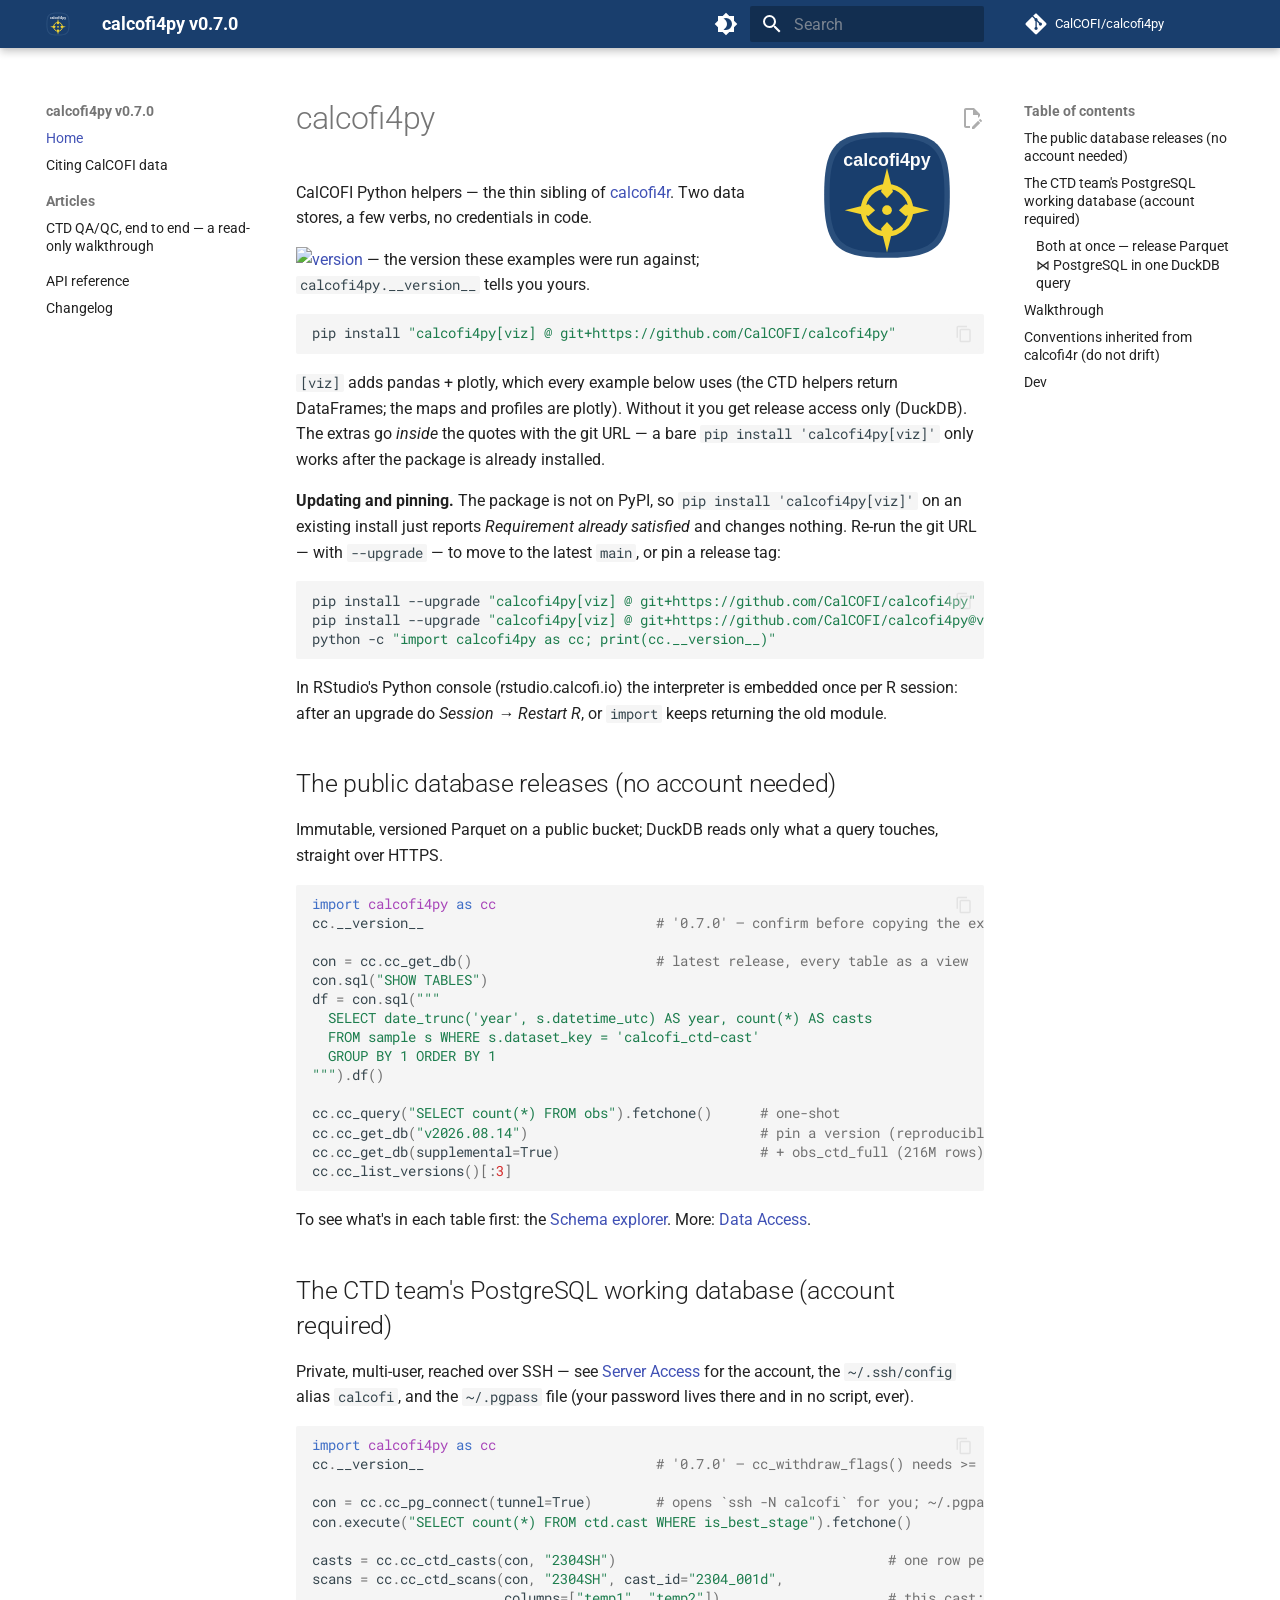
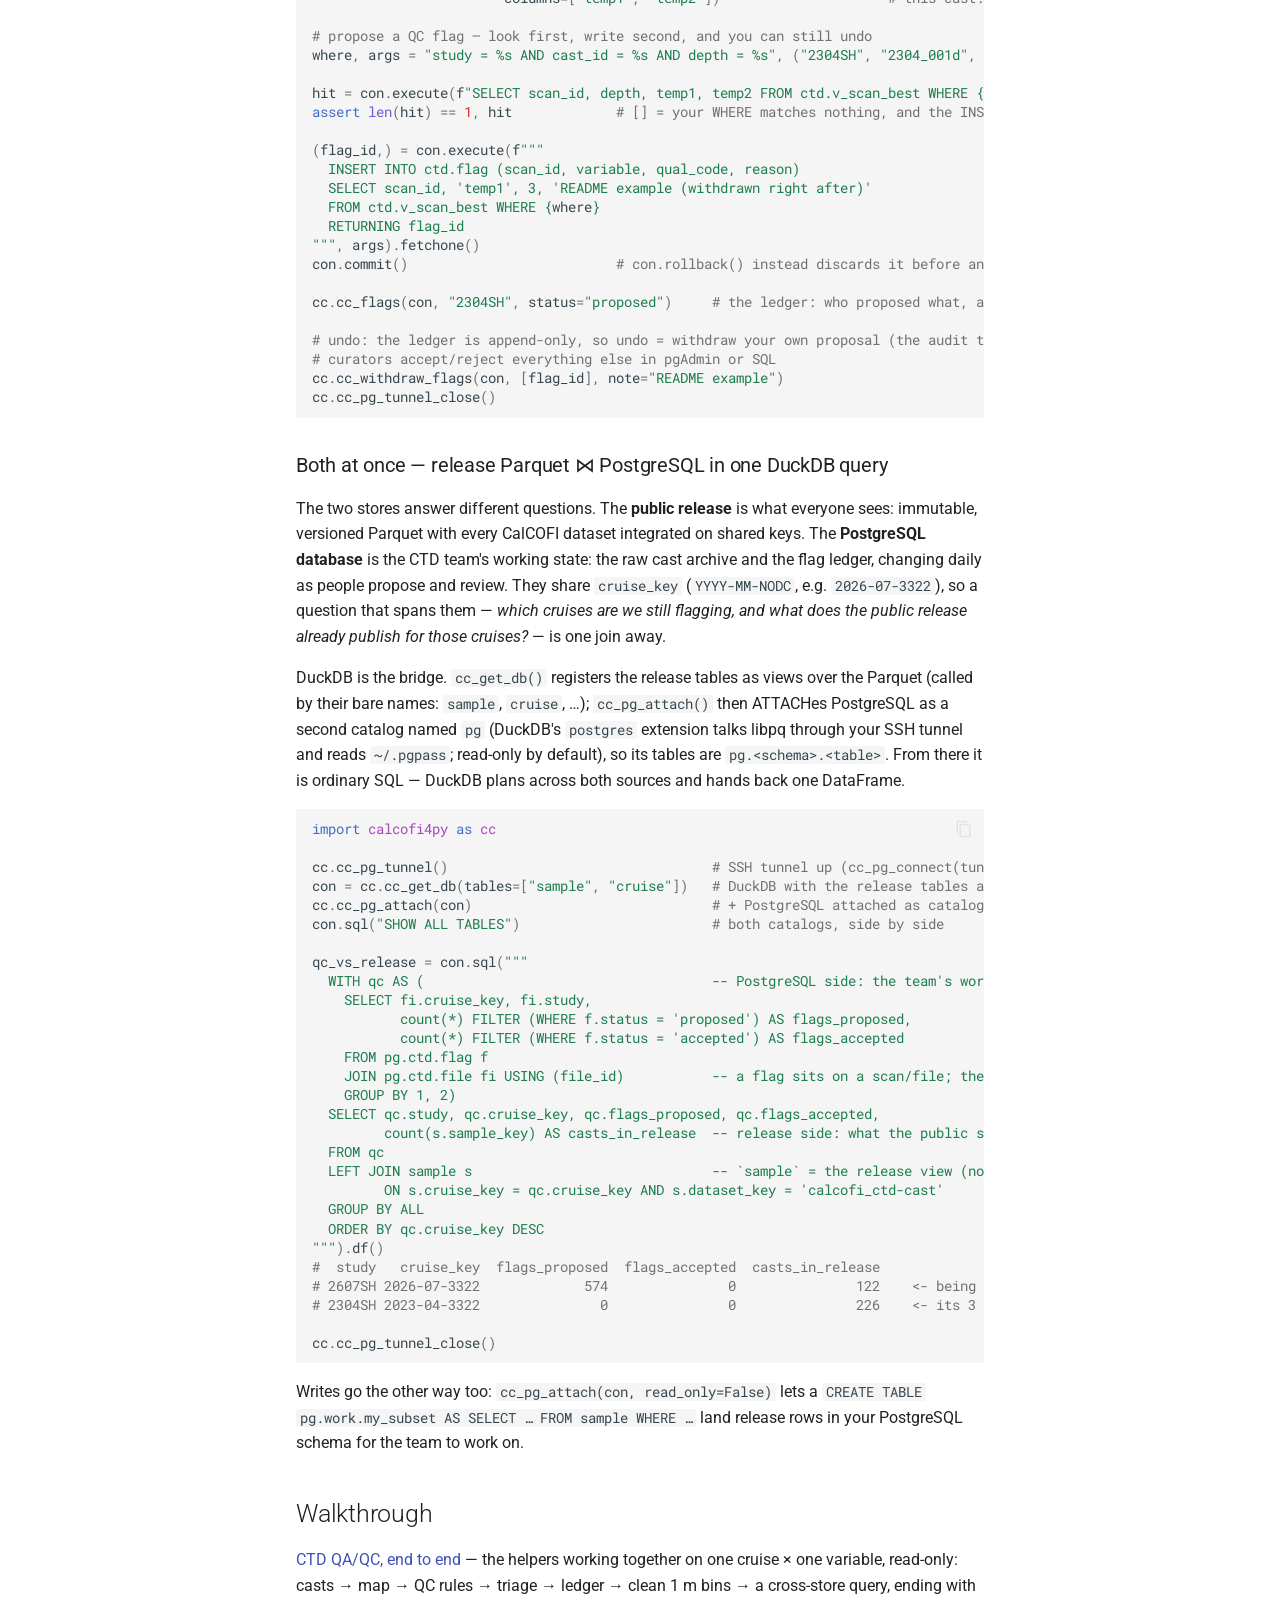
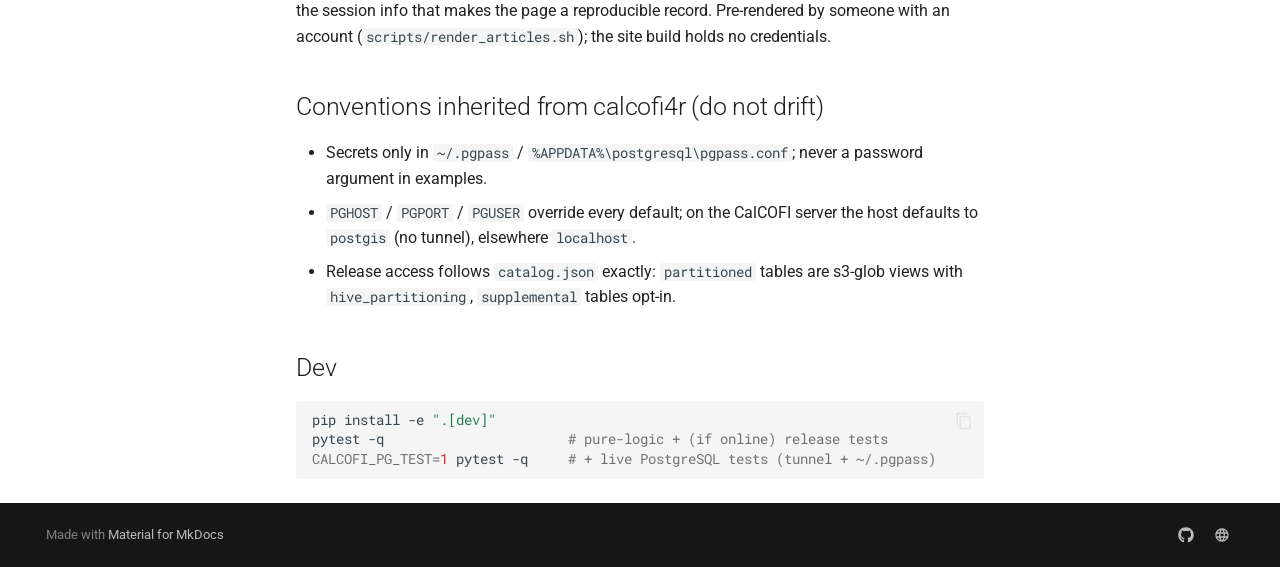
==== commit 0c1e2315: "Deployed 17060b9 with MkDocs version: 1.6.1" ====
--- a/index.html
+++ b/index.html
@@ -14,7 +14,7 @@
       
       
       
-        <link rel="next" href="articles/ctd-qaqc/">
+        <link rel="next" href="citing/">
       
       
         
@@ -25,7 +25,7 @@
     
     
       
-        <title>calcofi4py v0.3.6</title>
+        <title>calcofi4py v0.7.0</title>
       
     
     
@@ -61,6 +61,14 @@
 
     
     
+  <script>(function(){var d=document.documentElement,m=/[?&]theme=(dark|light)\b/.exec(location.search),k=/(?:^|;\s*)cc_theme_src=user\b/.test(document.cookie),c=k&&/(?:^|;\s*)cc_theme=(dark|light)\b/.exec(document.cookie),s=null;try{if(localStorage.getItem("cc_theme_src")==="user")s=localStorage.getItem("cc_theme")}catch(e){}var t=(m&&m[1])||(c&&c[1])||(s==="dark"||s==="light"?s:null)||"light";d.dataset.theme=t;d.setAttribute("data-bs-theme",t);d.setAttribute("data-md-color-scheme",t==="dark"?"slate":"default");d.style.colorScheme=t;
+  /* material's palette entries in mkdocs.yml order: 0 = default (light), 1 = slate (dark) */
+  var p={light:{index:0,color:{media:"",scheme:"default",primary:"custom",accent:"indigo"}},dark:{index:1,color:{media:"",scheme:"slate",primary:"custom",accent:"yellow"}}}[t];
+  try{var cur=__md_get("__palette");if(!cur||!cur.color||cur.color.scheme!==p.color.scheme)__md_set("__palette",p)}catch(e){}})();</script>
+  <link rel="preload" href="https://calcofi.io/brand/v2/fonts/SourceSans3-VF.woff2" as="font" type="font/woff2" crossorigin>
+  <link rel="stylesheet" href="https://calcofi.io/brand/v2/fonts.css">
+  <link rel="stylesheet" href="https://calcofi.io/brand/v2/theme.css">
+
   </head>
   
   
@@ -71,7 +79,7 @@
     
     
     
-    <body dir="ltr" data-md-color-scheme="slate" data-md-color-primary="custom" data-md-color-accent="yellow">
+    <body dir="ltr" data-md-color-scheme="default" data-md-color-primary="custom" data-md-color-accent="indigo">
   
     
     <input class="md-toggle" data-md-toggle="drawer" type="checkbox" id="__drawer" autocomplete="off">
@@ -96,7 +104,7 @@
 
 <header class="md-header md-header--shadow" data-md-component="header">
   <nav class="md-header__inner md-grid" aria-label="Header">
-    <a href="." title="calcofi4py v0.3.6" class="md-header__button md-logo" aria-label="calcofi4py v0.3.6" data-md-component="logo">
+    <a href="https://calcofi.io" title="calcofi4py v0.7.0" class="md-header__button md-logo" aria-label="calcofi4py v0.7.0" data-md-component="logo">
       
   <img src="assets/logo.svg" alt="logo">
 
@@ -109,7 +117,7 @@
       <div class="md-header__ellipsis">
         <div class="md-header__topic">
           <span class="md-ellipsis">
-            calcofi4py v0.3.6
+            calcofi4py v0.7.0
           </span>
         </div>
         <div class="md-header__topic" data-md-component="header-topic">
@@ -128,20 +136,20 @@
     
     
     
-    <input class="md-option" data-md-color-media="" data-md-color-scheme="slate" data-md-color-primary="custom" data-md-color-accent="yellow"  aria-label="light mode"  type="radio" name="__palette" id="__palette_0">
-    
-      <label class="md-header__button md-icon" title="light mode" for="__palette_1" hidden>
+    <input class="md-option" data-md-color-media="" data-md-color-scheme="default" data-md-color-primary="custom" data-md-color-accent="indigo"  aria-label="dark mode"  type="radio" name="__palette" id="__palette_0">
+    
+      <label class="md-header__button md-icon" title="dark mode" for="__palette_1" hidden>
+        <svg xmlns="http://www.w3.org/2000/svg" viewBox="0 0 24 24"><path d="M12 18c-.89 0-1.74-.2-2.5-.55C11.56 16.5 13 14.42 13 12s-1.44-4.5-3.5-5.45C10.26 6.2 11.11 6 12 6a6 6 0 0 1 6 6 6 6 0 0 1-6 6m8-9.31V4h-4.69L12 .69 8.69 4H4v4.69L.69 12 4 15.31V20h4.69L12 23.31 15.31 20H20v-4.69L23.31 12z"/></svg>
+      </label>
+    
+  
+    
+    
+    
+    <input class="md-option" data-md-color-media="" data-md-color-scheme="slate" data-md-color-primary="custom" data-md-color-accent="yellow"  aria-label="light mode"  type="radio" name="__palette" id="__palette_1">
+    
+      <label class="md-header__button md-icon" title="light mode" for="__palette_0" hidden>
         <svg xmlns="http://www.w3.org/2000/svg" viewBox="0 0 24 24"><path d="M12 8a4 4 0 0 0-4 4 4 4 0 0 0 4 4 4 4 0 0 0 4-4 4 4 0 0 0-4-4m0 10a6 6 0 0 1-6-6 6 6 0 0 1 6-6 6 6 0 0 1 6 6 6 6 0 0 1-6 6m8-9.31V4h-4.69L12 .69 8.69 4H4v4.69L.69 12 4 15.31V20h4.69L12 23.31 15.31 20H20v-4.69L23.31 12z"/></svg>
-      </label>
-    
-  
-    
-    
-    
-    <input class="md-option" data-md-color-media="" data-md-color-scheme="default" data-md-color-primary="custom" data-md-color-accent="indigo"  aria-label="dark mode"  type="radio" name="__palette" id="__palette_1">
-    
-      <label class="md-header__button md-icon" title="dark mode" for="__palette_0" hidden>
-        <svg xmlns="http://www.w3.org/2000/svg" viewBox="0 0 24 24"><path d="M12 18c-.89 0-1.74-.2-2.5-.55C11.56 16.5 13 14.42 13 12s-1.44-4.5-3.5-5.45C10.26 6.2 11.11 6 12 6a6 6 0 0 1 6 6 6 6 0 0 1-6 6m8-9.31V4h-4.69L12 .69 8.69 4H4v4.69L.69 12 4 15.31V20h4.69L12 23.31 15.31 20H20v-4.69L23.31 12z"/></svg>
       </label>
     
   
@@ -231,12 +239,12 @@
 
 <nav class="md-nav md-nav--primary" aria-label="Navigation" data-md-level="0">
   <label class="md-nav__title" for="__drawer">
-    <a href="." title="calcofi4py v0.3.6" class="md-nav__button md-logo" aria-label="calcofi4py v0.3.6" data-md-component="logo">
+    <a href="https://calcofi.io" title="calcofi4py v0.7.0" class="md-nav__button md-logo" aria-label="calcofi4py v0.7.0" data-md-component="logo">
       
   <img src="assets/logo.svg" alt="logo">
 
     </a>
-    calcofi4py v0.3.6
+    calcofi4py v0.7.0
   </label>
   
     <div class="md-nav__source">
@@ -405,6 +413,33 @@
   
   
   
+    <li class="md-nav__item">
+      <a href="citing/" class="md-nav__link">
+        
+  
+  
+  <span class="md-ellipsis">
+    
+  
+    Citing CalCOFI data
+  
+
+    
+  </span>
+  
+  
+
+      </a>
+    </li>
+  
+
+    
+      
+      
+  
+  
+  
+  
     
     
     
@@ -419,10 +454,10 @@
       
         
         
-        <input class="md-nav__toggle md-toggle " type="checkbox" id="__nav_2" >
+        <input class="md-nav__toggle md-toggle " type="checkbox" id="__nav_3" >
         
           
-          <label class="md-nav__link" for="__nav_2" id="__nav_2_label" tabindex="">
+          <label class="md-nav__link" for="__nav_3" id="__nav_3_label" tabindex="">
             
   
   
@@ -440,8 +475,8 @@
             <span class="md-nav__icon md-icon"></span>
           </label>
         
-        <nav class="md-nav" data-md-level="1" aria-labelledby="__nav_2_label" aria-expanded="false">
-          <label class="md-nav__title" for="__nav_2">
+        <nav class="md-nav" data-md-level="1" aria-labelledby="__nav_3_label" aria-expanded="false">
+          <label class="md-nav__title" for="__nav_3">
             <span class="md-nav__icon md-icon"></span>
             
   
@@ -686,7 +721,7 @@
 <p>Immutable, versioned Parquet on a public bucket; DuckDB reads only what a query
 touches, straight over HTTPS.</p>
 <div class="highlight"><pre><span></span><code><span class="kn">import</span><span class="w"> </span><span class="nn">calcofi4py</span><span class="w"> </span><span class="k">as</span><span class="w"> </span><span class="nn">cc</span>
-<span class="n">cc</span><span class="o">.</span><span class="n">__version__</span>                             <span class="c1"># '0.3.6' — confirm before copying the examples below</span>
+<span class="n">cc</span><span class="o">.</span><span class="n">__version__</span>                             <span class="c1"># '0.7.0' — confirm before copying the examples below</span>
 
 <span class="n">con</span> <span class="o">=</span> <span class="n">cc</span><span class="o">.</span><span class="n">cc_get_db</span><span class="p">()</span>                       <span class="c1"># latest release, every table as a view</span>
 <span class="n">con</span><span class="o">.</span><span class="n">sql</span><span class="p">(</span><span class="s2">"SHOW TABLES"</span><span class="p">)</span>
@@ -709,7 +744,7 @@
 the <code>~/.ssh/config</code> alias <code>calcofi</code>, and the <code>~/.pgpass</code> file (your password
 lives there and in no script, ever).</p>
 <div class="highlight"><pre><span></span><code><span class="kn">import</span><span class="w"> </span><span class="nn">calcofi4py</span><span class="w"> </span><span class="k">as</span><span class="w"> </span><span class="nn">cc</span>
-<span class="n">cc</span><span class="o">.</span><span class="n">__version__</span>                             <span class="c1"># '0.3.6' — cc_withdraw_flags() needs &gt;= 0.3.5</span>
+<span class="n">cc</span><span class="o">.</span><span class="n">__version__</span>                             <span class="c1"># '0.7.0' — cc_withdraw_flags() needs &gt;= 0.3.5</span>
 
 <span class="n">con</span> <span class="o">=</span> <span class="n">cc</span><span class="o">.</span><span class="n">cc_pg_connect</span><span class="p">(</span><span class="n">tunnel</span><span class="o">=</span><span class="kc">True</span><span class="p">)</span>        <span class="c1"># opens `ssh -N calcofi` for you; ~/.pgpass auth</span>
 <span class="n">con</span><span class="o">.</span><span class="n">execute</span><span class="p">(</span><span class="s2">"SELECT count(*) FROM ctd.cast WHERE is_best_stage"</span><span class="p">)</span><span class="o">.</span><span class="n">fetchone</span><span class="p">()</span>
@@ -886,6 +921,10 @@
     
       <script src="assets/javascripts/bundle.d7400e89.min.js"></script>
       
+        <script src="https://calcofi.io/brand/v2/theme.js"></script>
+      
+        <script src="javascripts/brand.js"></script>
+      
     
   </body>
 </html>
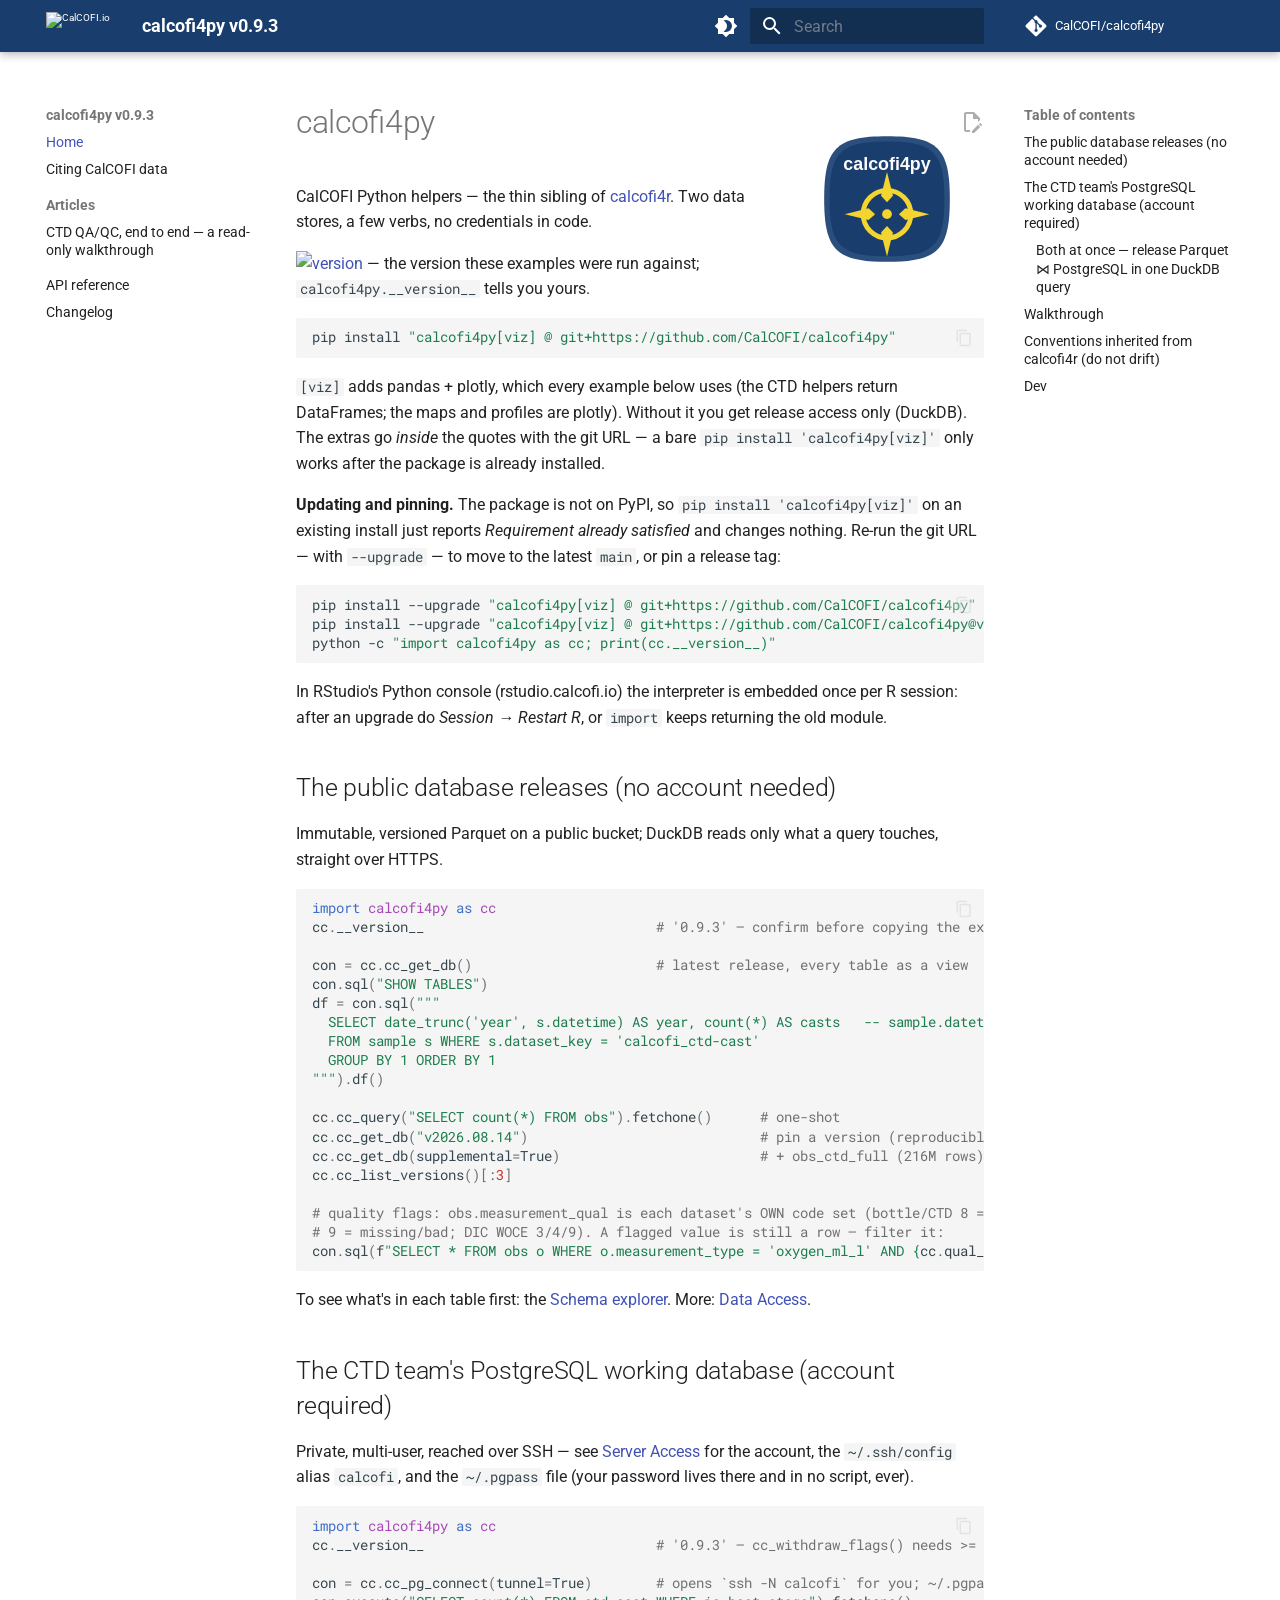
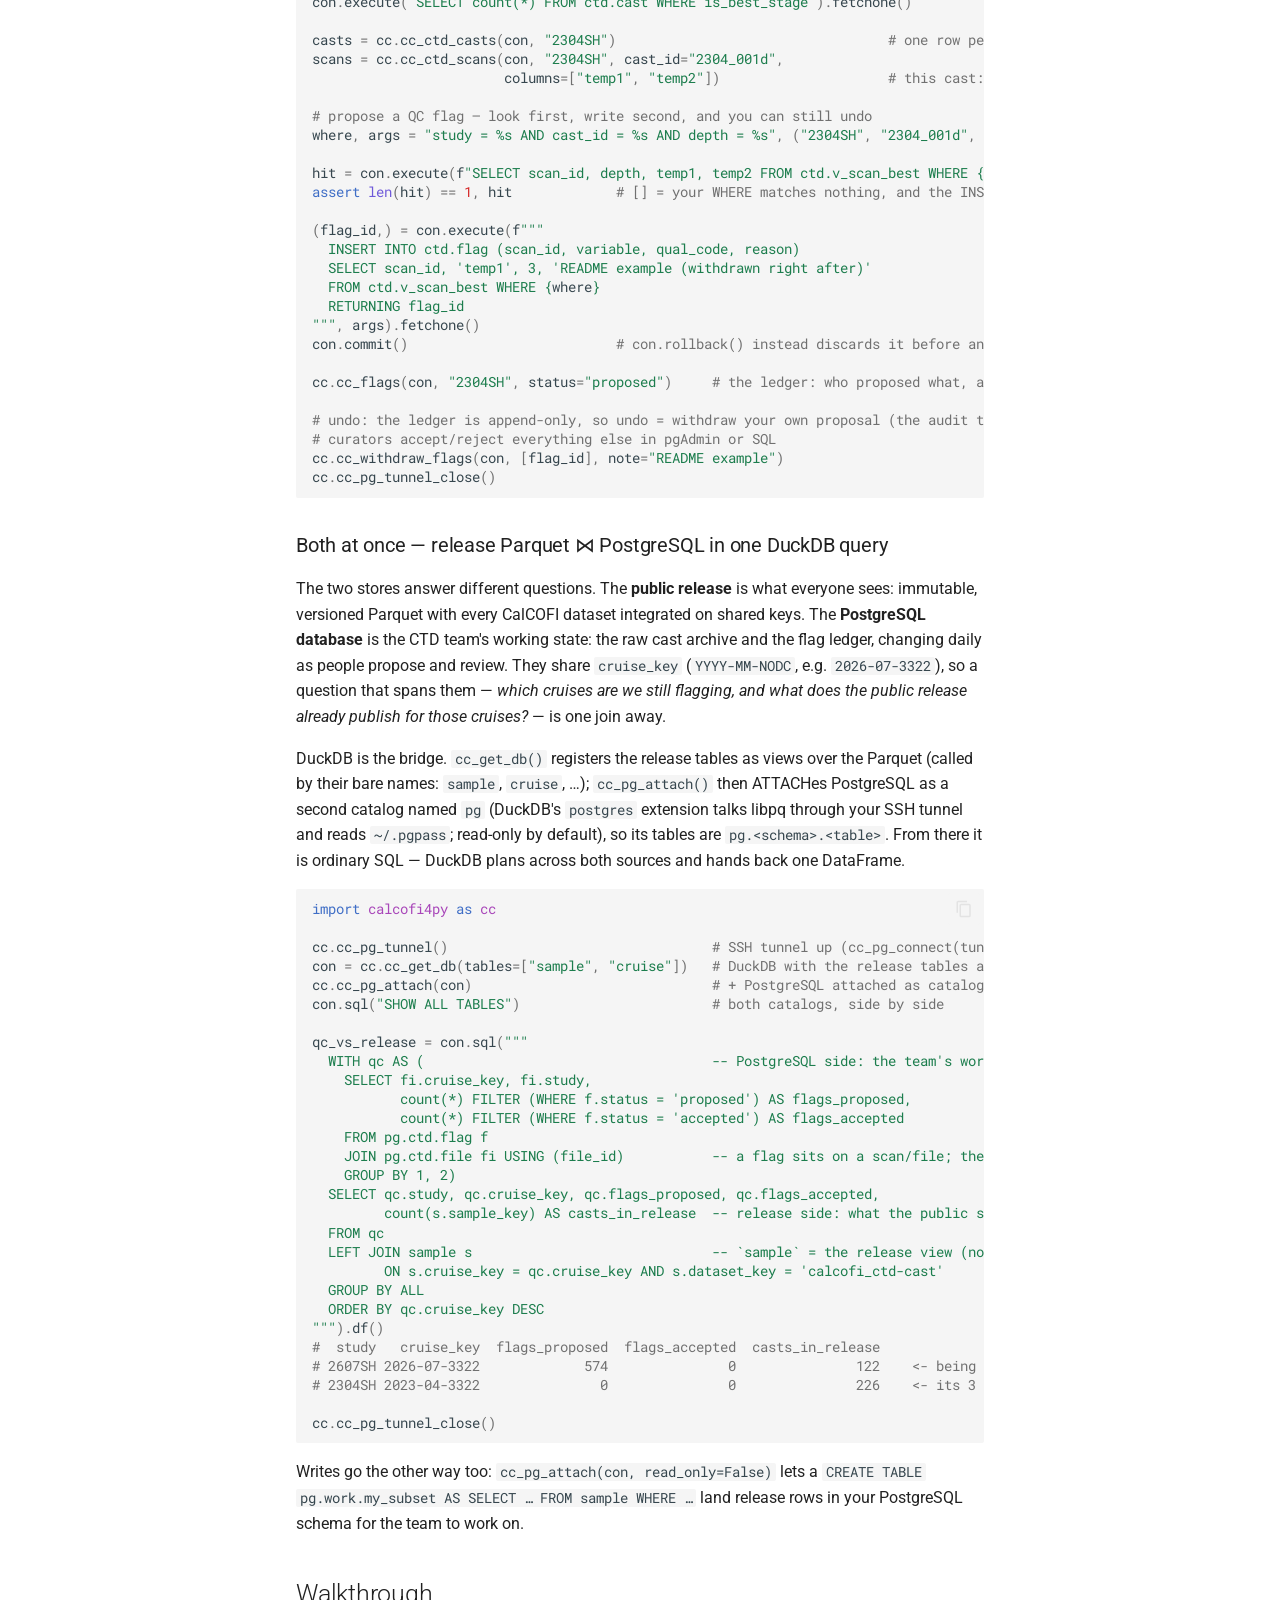
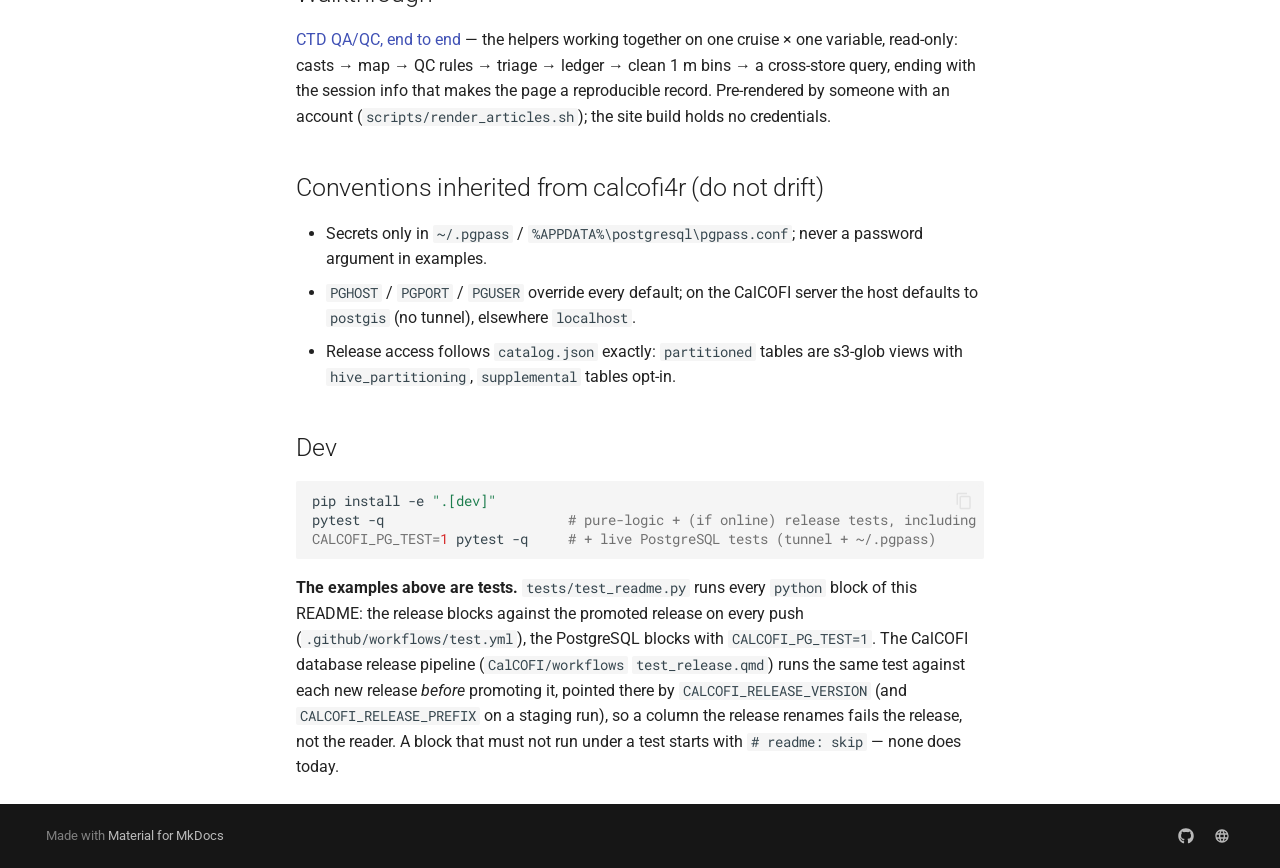
==== commit 9f19c76e: "Deployed 1d58aa8 with MkDocs version: 1.6.1" ====
--- a/index.html
+++ b/index.html
@@ -25,7 +25,7 @@
     
     
       
-        <title>calcofi4py v0.7.0</title>
+        <title>calcofi4py v0.9.3</title>
       
     
     
@@ -104,10 +104,8 @@
 
 <header class="md-header md-header--shadow" data-md-component="header">
   <nav class="md-header__inner md-grid" aria-label="Header">
-    <a href="https://calcofi.io" title="calcofi4py v0.7.0" class="md-header__button md-logo" aria-label="calcofi4py v0.7.0" data-md-component="logo">
-      
-  <img src="assets/logo.svg" alt="logo">
-
+    <a href="https://calcofi.io" title="calcofi4py v0.9.3" class="md-header__button md-logo" aria-label="calcofi4py v0.9.3" data-md-component="logo">
+      <img class="cc-lockup" src="https://calcofi.io/brand/v2/logo_calcofi_h.svg" alt="CalCOFI.io">
     </a>
     <label class="md-header__button md-icon" for="__drawer">
       
@@ -117,7 +115,7 @@
       <div class="md-header__ellipsis">
         <div class="md-header__topic">
           <span class="md-ellipsis">
-            calcofi4py v0.7.0
+            calcofi4py v0.9.3
           </span>
         </div>
         <div class="md-header__topic" data-md-component="header-topic">
@@ -239,12 +237,10 @@
 
 <nav class="md-nav md-nav--primary" aria-label="Navigation" data-md-level="0">
   <label class="md-nav__title" for="__drawer">
-    <a href="https://calcofi.io" title="calcofi4py v0.7.0" class="md-nav__button md-logo" aria-label="calcofi4py v0.7.0" data-md-component="logo">
-      
-  <img src="assets/logo.svg" alt="logo">
-
+    <a href="https://calcofi.io" title="calcofi4py v0.9.3" class="md-nav__button md-logo" aria-label="calcofi4py v0.9.3" data-md-component="logo">
+      <img class="cc-lockup" src="https://calcofi.io/brand/v2/logo_calcofi_h.svg" alt="CalCOFI.io">
     </a>
-    calcofi4py v0.7.0
+    calcofi4py v0.9.3
   </label>
   
     <div class="md-nav__source">
@@ -690,7 +686,7 @@
 
 
   
-    <a href="https://github.com/CalCOFI/calcofi4py/edit/main/docs/index.md" title="Edit this page" class="md-content__button md-icon" rel="edit">
+    <a href="https://github.com/CalCOFI/calcofi4py/edit/main/README.md" title="Edit this page" class="md-content__button md-icon" rel="edit">
       
       <svg xmlns="http://www.w3.org/2000/svg" viewBox="0 0 24 24"><path d="M10 20H6V4h7v5h5v3.1l2-2V8l-6-6H6c-1.1 0-2 .9-2 2v16c0 1.1.9 2 2 2h4zm10.2-7c.1 0 .3.1.4.2l1.3 1.3c.2.2.2.6 0 .8l-1 1-2.1-2.1 1-1c.1-.1.2-.2.4-.2m0 3.9L14.1 23H12v-2.1l6.1-6.1z"/></svg>
     </a>
@@ -721,12 +717,12 @@
 <p>Immutable, versioned Parquet on a public bucket; DuckDB reads only what a query
 touches, straight over HTTPS.</p>
 <div class="highlight"><pre><span></span><code><span class="kn">import</span><span class="w"> </span><span class="nn">calcofi4py</span><span class="w"> </span><span class="k">as</span><span class="w"> </span><span class="nn">cc</span>
-<span class="n">cc</span><span class="o">.</span><span class="n">__version__</span>                             <span class="c1"># '0.7.0' — confirm before copying the examples below</span>
+<span class="n">cc</span><span class="o">.</span><span class="n">__version__</span>                             <span class="c1"># '0.9.3' — confirm before copying the examples below</span>
 
 <span class="n">con</span> <span class="o">=</span> <span class="n">cc</span><span class="o">.</span><span class="n">cc_get_db</span><span class="p">()</span>                       <span class="c1"># latest release, every table as a view</span>
 <span class="n">con</span><span class="o">.</span><span class="n">sql</span><span class="p">(</span><span class="s2">"SHOW TABLES"</span><span class="p">)</span>
 <span class="n">df</span> <span class="o">=</span> <span class="n">con</span><span class="o">.</span><span class="n">sql</span><span class="p">(</span><span class="s2">"""</span>
-<span class="s2">  SELECT date_trunc('year', s.datetime_utc) AS year, count(*) AS casts</span>
+<span class="s2">  SELECT date_trunc('year', s.datetime) AS year, count(*) AS casts   -- sample.datetime is UTC</span>
 <span class="s2">  FROM sample s WHERE s.dataset_key = 'calcofi_ctd-cast'</span>
 <span class="s2">  GROUP BY 1 ORDER BY 1</span>
 <span class="s2">"""</span><span class="p">)</span><span class="o">.</span><span class="n">df</span><span class="p">()</span>
@@ -735,6 +731,10 @@
 <span class="n">cc</span><span class="o">.</span><span class="n">cc_get_db</span><span class="p">(</span><span class="s2">"v2026.08.14"</span><span class="p">)</span>                             <span class="c1"># pin a version (reproducible)</span>
 <span class="n">cc</span><span class="o">.</span><span class="n">cc_get_db</span><span class="p">(</span><span class="n">supplemental</span><span class="o">=</span><span class="kc">True</span><span class="p">)</span>                         <span class="c1"># + obs_ctd_full (216M rows), obs_mets_full</span>
 <span class="n">cc</span><span class="o">.</span><span class="n">cc_list_versions</span><span class="p">()[:</span><span class="mi">3</span><span class="p">]</span>
+
+<span class="c1"># quality flags: obs.measurement_qual is each dataset's OWN code set (bottle/CTD 8 = suspect,</span>
+<span class="c1"># 9 = missing/bad; DIC WOCE 3/4/9). A flagged value is still a row — filter it:</span>
+<span class="n">con</span><span class="o">.</span><span class="n">sql</span><span class="p">(</span><span class="sa">f</span><span class="s2">"SELECT * FROM obs o WHERE o.measurement_type = 'oxygen_ml_l' AND </span><span class="si">{</span><span class="n">cc</span><span class="o">.</span><span class="n">qual_ok_sql</span><span class="p">(</span><span class="s1">'o'</span><span class="p">)</span><span class="si">}</span><span class="s2">"</span><span class="p">)</span>
 </code></pre></div>
 <p>To see what's in each table first: the <a href="https://calcofi.io/db-schema/">Schema explorer</a>.
 More: <a href="https://calcofi.io/docs/data-access.html">Data Access</a>.</p>
@@ -744,7 +744,7 @@
 the <code>~/.ssh/config</code> alias <code>calcofi</code>, and the <code>~/.pgpass</code> file (your password
 lives there and in no script, ever).</p>
 <div class="highlight"><pre><span></span><code><span class="kn">import</span><span class="w"> </span><span class="nn">calcofi4py</span><span class="w"> </span><span class="k">as</span><span class="w"> </span><span class="nn">cc</span>
-<span class="n">cc</span><span class="o">.</span><span class="n">__version__</span>                             <span class="c1"># '0.7.0' — cc_withdraw_flags() needs &gt;= 0.3.5</span>
+<span class="n">cc</span><span class="o">.</span><span class="n">__version__</span>                             <span class="c1"># '0.9.3' — cc_withdraw_flags() needs &gt;= 0.3.5</span>
 
 <span class="n">con</span> <span class="o">=</span> <span class="n">cc</span><span class="o">.</span><span class="n">cc_pg_connect</span><span class="p">(</span><span class="n">tunnel</span><span class="o">=</span><span class="kc">True</span><span class="p">)</span>        <span class="c1"># opens `ssh -N calcofi` for you; ~/.pgpass auth</span>
 <span class="n">con</span><span class="o">.</span><span class="n">execute</span><span class="p">(</span><span class="s2">"SELECT count(*) FROM ctd.cast WHERE is_best_stage"</span><span class="p">)</span><span class="o">.</span><span class="n">fetchone</span><span class="p">()</span>
@@ -837,9 +837,17 @@
 </ul>
 <h2 id="dev">Dev<a class="headerlink" href="#dev" title="Permanent link">&para;</a></h2>
 <div class="highlight"><pre><span></span><code>pip<span class="w"> </span>install<span class="w"> </span>-e<span class="w"> </span><span class="s2">".[dev]"</span>
-pytest<span class="w"> </span>-q<span class="w">                       </span><span class="c1"># pure-logic + (if online) release tests</span>
+pytest<span class="w"> </span>-q<span class="w">                       </span><span class="c1"># pure-logic + (if online) release tests, including this README</span>
 <span class="nv">CALCOFI_PG_TEST</span><span class="o">=</span><span class="m">1</span><span class="w"> </span>pytest<span class="w"> </span>-q<span class="w">     </span><span class="c1"># + live PostgreSQL tests (tunnel + ~/.pgpass)</span>
 </code></pre></div>
+<p><strong>The examples above are tests.</strong> <code>tests/test_readme.py</code> runs every <code>python</code> block of this
+README: the release blocks against the promoted release on every push (<code>.github/workflows/test.yml</code>),
+the PostgreSQL blocks with <code>CALCOFI_PG_TEST=1</code>. The CalCOFI database release pipeline
+(<code>CalCOFI/workflows</code> <code>test_release.qmd</code>) runs the same test against each new release
+<em>before</em> promoting it, pointed there by <code>CALCOFI_RELEASE_VERSION</code> (and
+<code>CALCOFI_RELEASE_PREFIX</code> on a staging run), so a column the release renames fails the
+release, not the reader. A block that must not run under a test starts with
+<code># readme: skip</code> — none does today.</p>
 
 
 
--- a/stylesheets/extra.css
+++ b/stylesheets/extra.css
@@ -15,3 +15,7 @@
 /* the calcofi4r-family navy header regardless of scheme */
 [data-md-color-primary=custom] .md-header,
 [data-md-color-primary=custom] .md-tabs { background-color: #193E6D; }
+/* the calcofi.io lockup in material's logo slot (overrides/partials/logo.html), at the brand's app
+   header height, 28 px (1.4rem on material's 20 px root) */
+.md-header__button.md-logo img.cc-lockup,
+.md-nav__button.md-logo img.cc-lockup { height: 1.4rem; width: auto; }
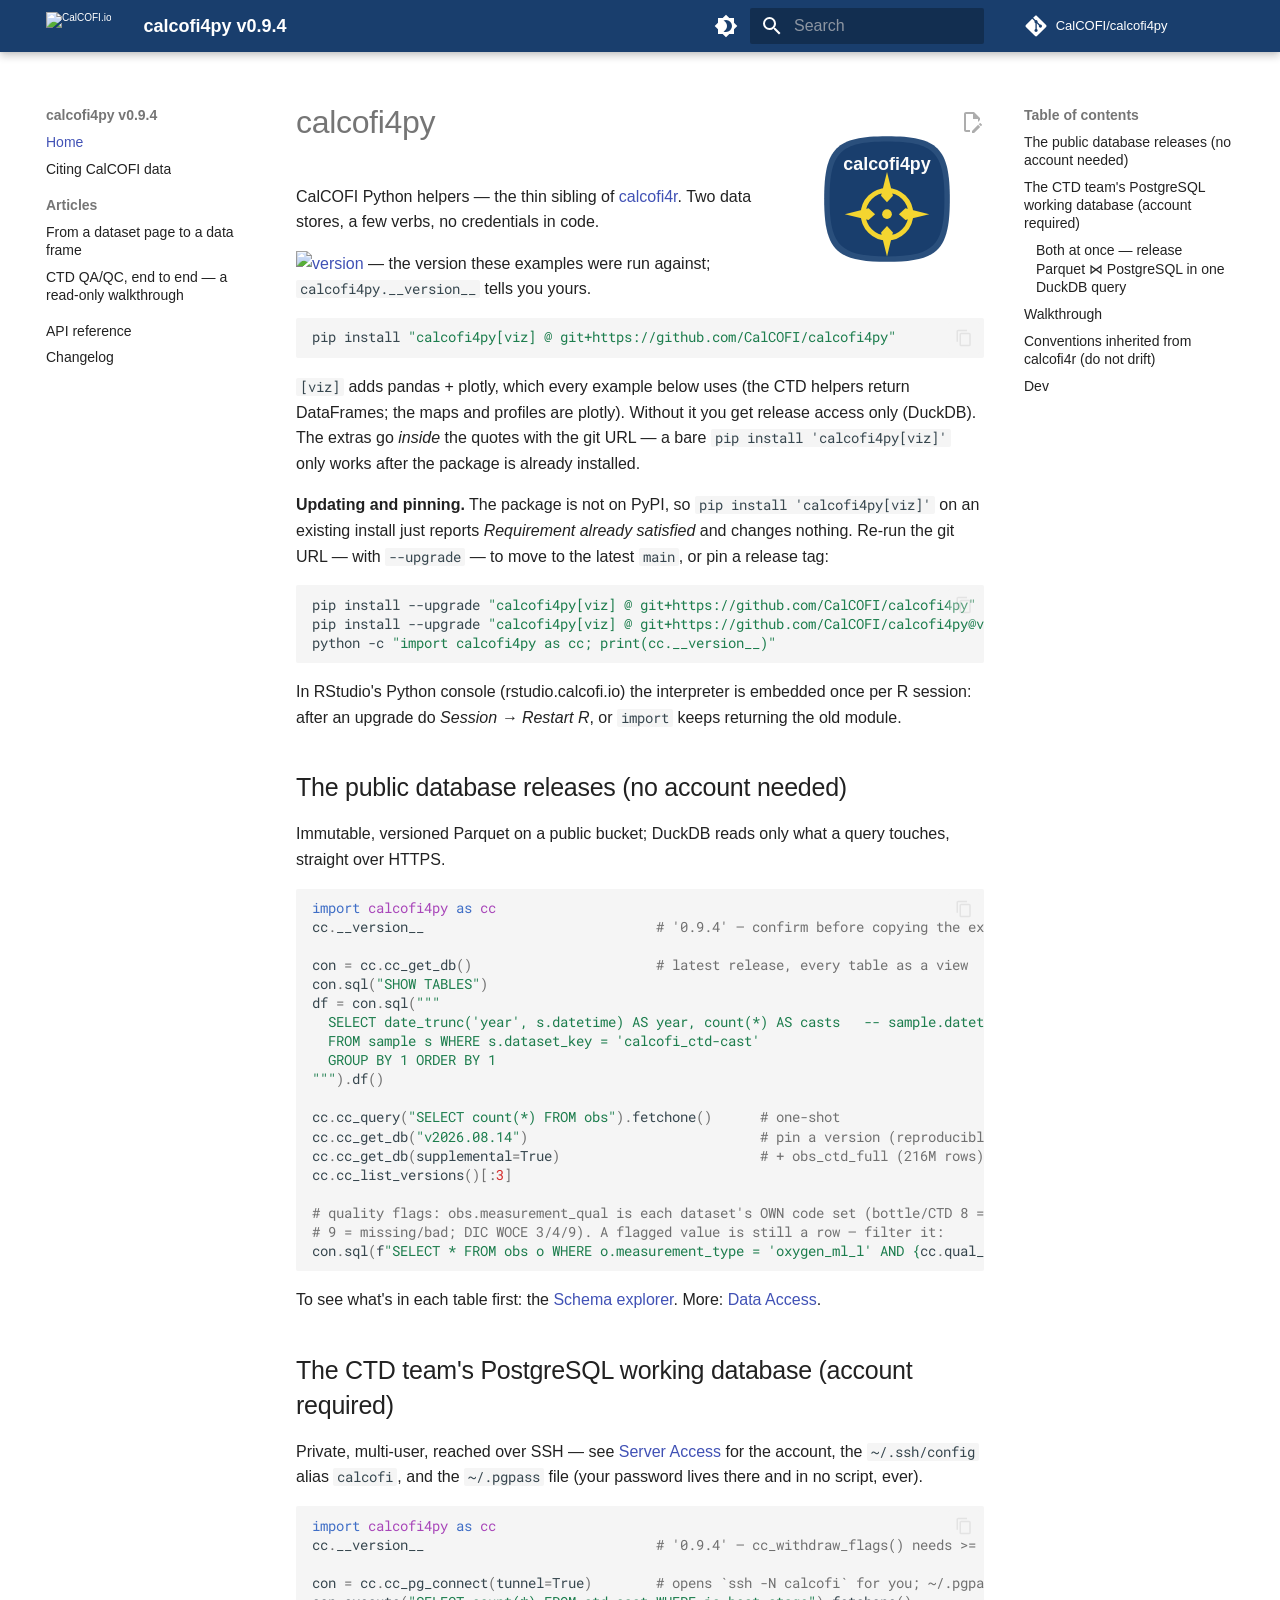
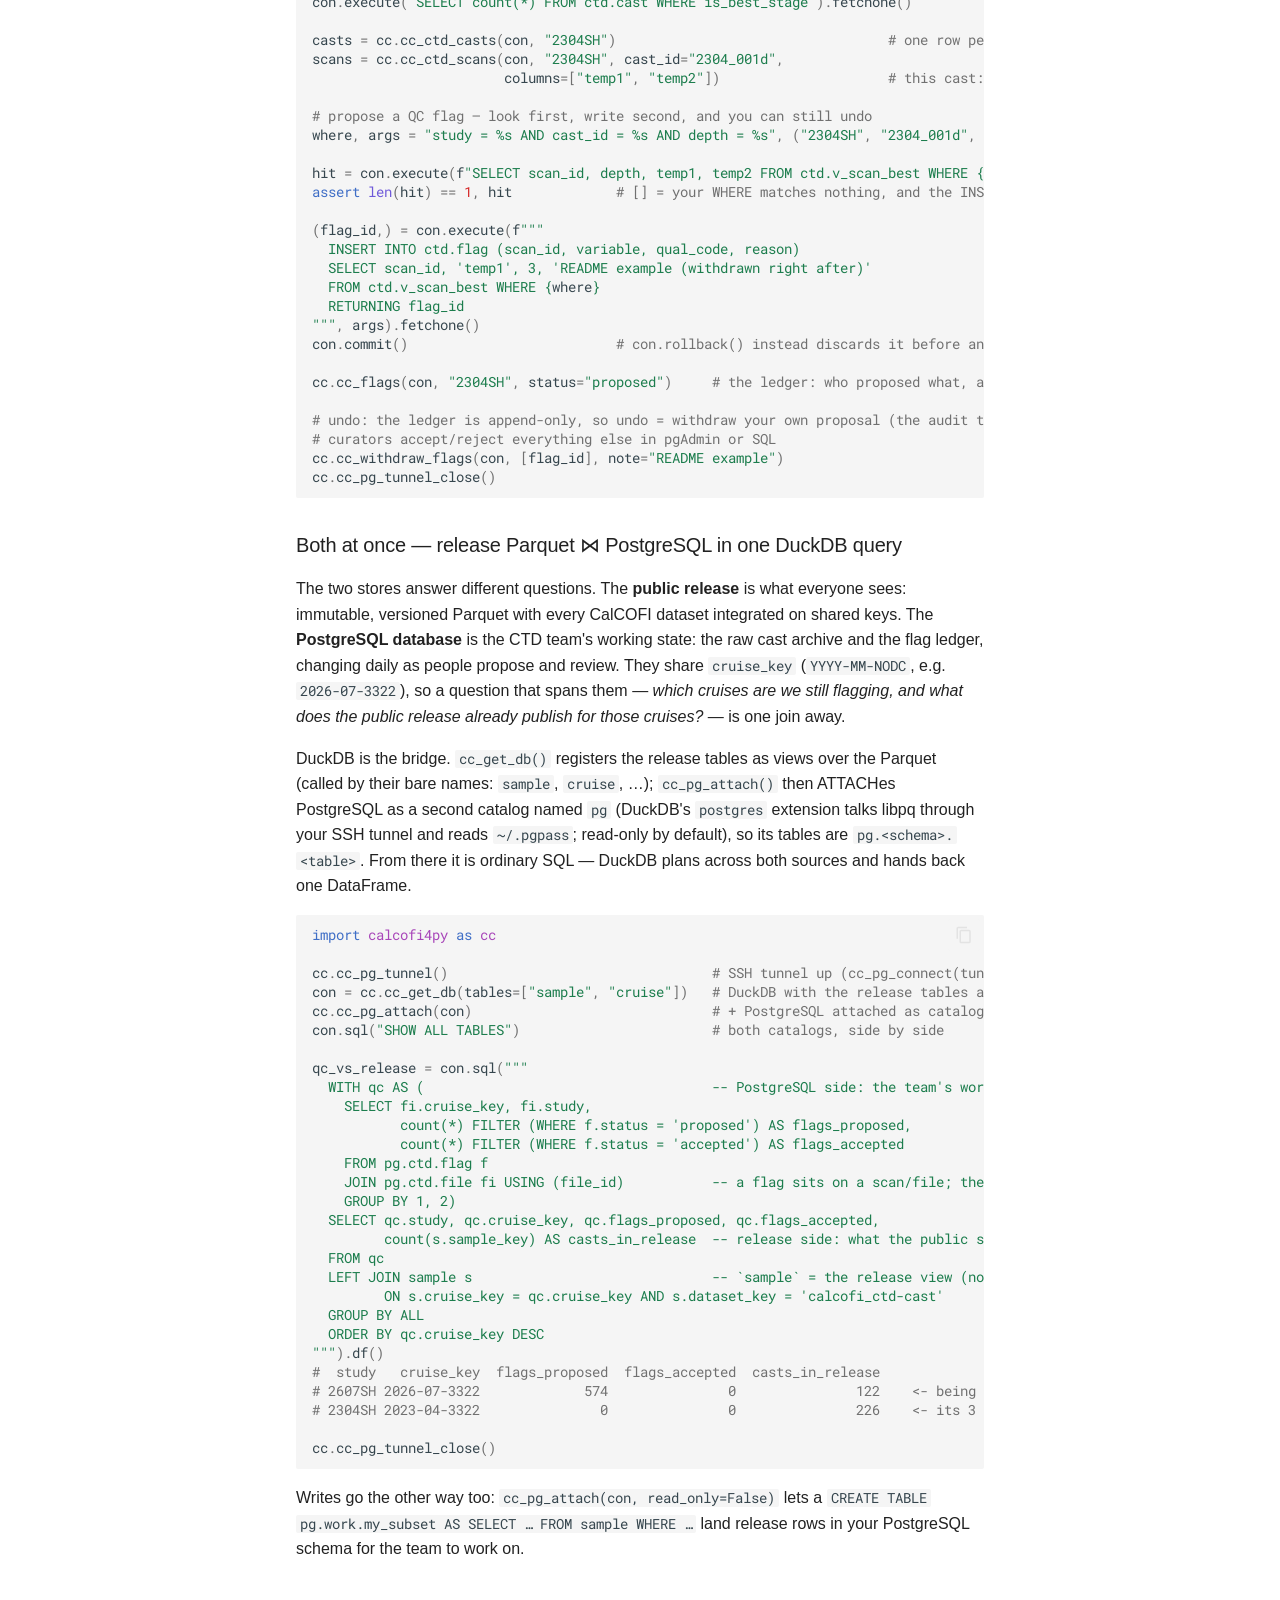
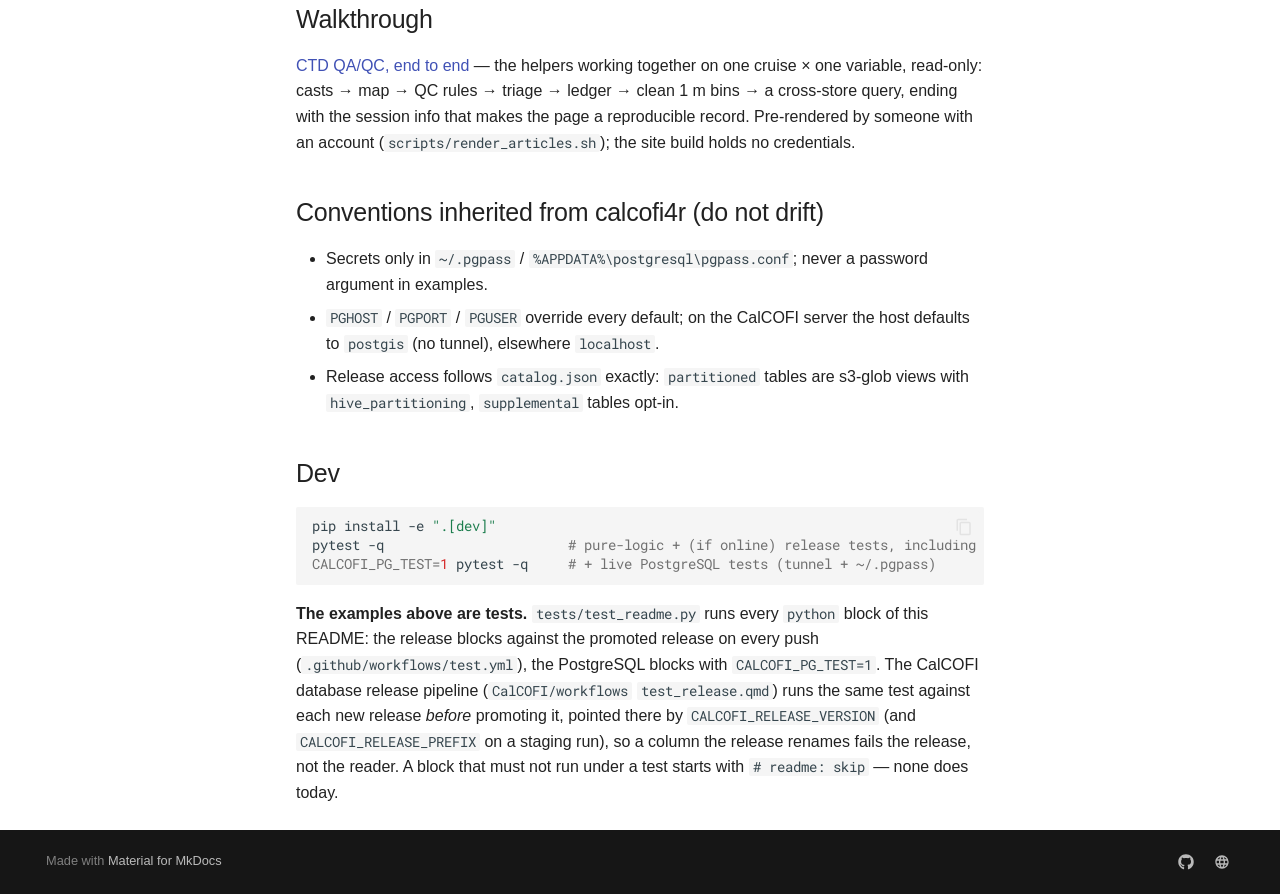
==== commit c2309abc: "Deployed 343c30a with MkDocs version: 1.6.1" ====
--- a/index.html
+++ b/index.html
@@ -25,7 +25,7 @@
     
     
       
-        <title>calcofi4py v0.9.3</title>
+        <title>calcofi4py v0.9.4</title>
       
     
     
@@ -104,7 +104,7 @@
 
 <header class="md-header md-header--shadow" data-md-component="header">
   <nav class="md-header__inner md-grid" aria-label="Header">
-    <a href="https://calcofi.io" title="calcofi4py v0.9.3" class="md-header__button md-logo" aria-label="calcofi4py v0.9.3" data-md-component="logo">
+    <a href="https://calcofi.io" title="calcofi4py v0.9.4" class="md-header__button md-logo" aria-label="calcofi4py v0.9.4" data-md-component="logo">
       <img class="cc-lockup" src="https://calcofi.io/brand/v2/logo_calcofi_h.svg" alt="CalCOFI.io">
     </a>
     <label class="md-header__button md-icon" for="__drawer">
@@ -115,7 +115,7 @@
       <div class="md-header__ellipsis">
         <div class="md-header__topic">
           <span class="md-ellipsis">
-            calcofi4py v0.9.3
+            calcofi4py v0.9.4
           </span>
         </div>
         <div class="md-header__topic" data-md-component="header-topic">
@@ -237,10 +237,10 @@
 
 <nav class="md-nav md-nav--primary" aria-label="Navigation" data-md-level="0">
   <label class="md-nav__title" for="__drawer">
-    <a href="https://calcofi.io" title="calcofi4py v0.9.3" class="md-nav__button md-logo" aria-label="calcofi4py v0.9.3" data-md-component="logo">
+    <a href="https://calcofi.io" title="calcofi4py v0.9.4" class="md-nav__button md-logo" aria-label="calcofi4py v0.9.4" data-md-component="logo">
       <img class="cc-lockup" src="https://calcofi.io/brand/v2/logo_calcofi_h.svg" alt="CalCOFI.io">
     </a>
-    calcofi4py v0.9.3
+    calcofi4py v0.9.4
   </label>
   
     <div class="md-nav__source">
@@ -481,6 +481,34 @@
 
           </label>
           <ul class="md-nav__list" data-md-scrollfix>
+            
+              
+                
+  
+  
+  
+  
+    <li class="md-nav__item">
+      <a href="articles/find-see-pull/" class="md-nav__link">
+        
+  
+  
+  <span class="md-ellipsis">
+    
+  
+    From a dataset page to a data frame
+  
+
+    
+  </span>
+  
+  
+
+      </a>
+    </li>
+  
+
+              
             
               
                 
@@ -717,7 +745,7 @@
 <p>Immutable, versioned Parquet on a public bucket; DuckDB reads only what a query
 touches, straight over HTTPS.</p>
 <div class="highlight"><pre><span></span><code><span class="kn">import</span><span class="w"> </span><span class="nn">calcofi4py</span><span class="w"> </span><span class="k">as</span><span class="w"> </span><span class="nn">cc</span>
-<span class="n">cc</span><span class="o">.</span><span class="n">__version__</span>                             <span class="c1"># '0.9.3' — confirm before copying the examples below</span>
+<span class="n">cc</span><span class="o">.</span><span class="n">__version__</span>                             <span class="c1"># '0.9.4' — confirm before copying the examples below</span>
 
 <span class="n">con</span> <span class="o">=</span> <span class="n">cc</span><span class="o">.</span><span class="n">cc_get_db</span><span class="p">()</span>                       <span class="c1"># latest release, every table as a view</span>
 <span class="n">con</span><span class="o">.</span><span class="n">sql</span><span class="p">(</span><span class="s2">"SHOW TABLES"</span><span class="p">)</span>
@@ -744,7 +772,7 @@
 the <code>~/.ssh/config</code> alias <code>calcofi</code>, and the <code>~/.pgpass</code> file (your password
 lives there and in no script, ever).</p>
 <div class="highlight"><pre><span></span><code><span class="kn">import</span><span class="w"> </span><span class="nn">calcofi4py</span><span class="w"> </span><span class="k">as</span><span class="w"> </span><span class="nn">cc</span>
-<span class="n">cc</span><span class="o">.</span><span class="n">__version__</span>                             <span class="c1"># '0.9.3' — cc_withdraw_flags() needs &gt;= 0.3.5</span>
+<span class="n">cc</span><span class="o">.</span><span class="n">__version__</span>                             <span class="c1"># '0.9.4' — cc_withdraw_flags() needs &gt;= 0.3.5</span>
 
 <span class="n">con</span> <span class="o">=</span> <span class="n">cc</span><span class="o">.</span><span class="n">cc_pg_connect</span><span class="p">(</span><span class="n">tunnel</span><span class="o">=</span><span class="kc">True</span><span class="p">)</span>        <span class="c1"># opens `ssh -N calcofi` for you; ~/.pgpass auth</span>
 <span class="n">con</span><span class="o">.</span><span class="n">execute</span><span class="p">(</span><span class="s2">"SELECT count(*) FROM ctd.cast WHERE is_best_stage"</span><span class="p">)</span><span class="o">.</span><span class="n">fetchone</span><span class="p">()</span>
--- a/stylesheets/extra.css
+++ b/stylesheets/extra.css
@@ -1,3 +1,9 @@
+/* the brand face (calcofi.io/brand/v2/fonts.css); Material otherwise sets Roboto,
+   so Source Sans 3 is never requested */
+:root {
+  --md-text-font: "Source Sans 3";
+}
+
 /* API reference: functions are subordinate to their section headings —
    indent the whole mkdocstrings object block and shrink its heading, so a
    scanning eye sees two levels, not one flat list. */
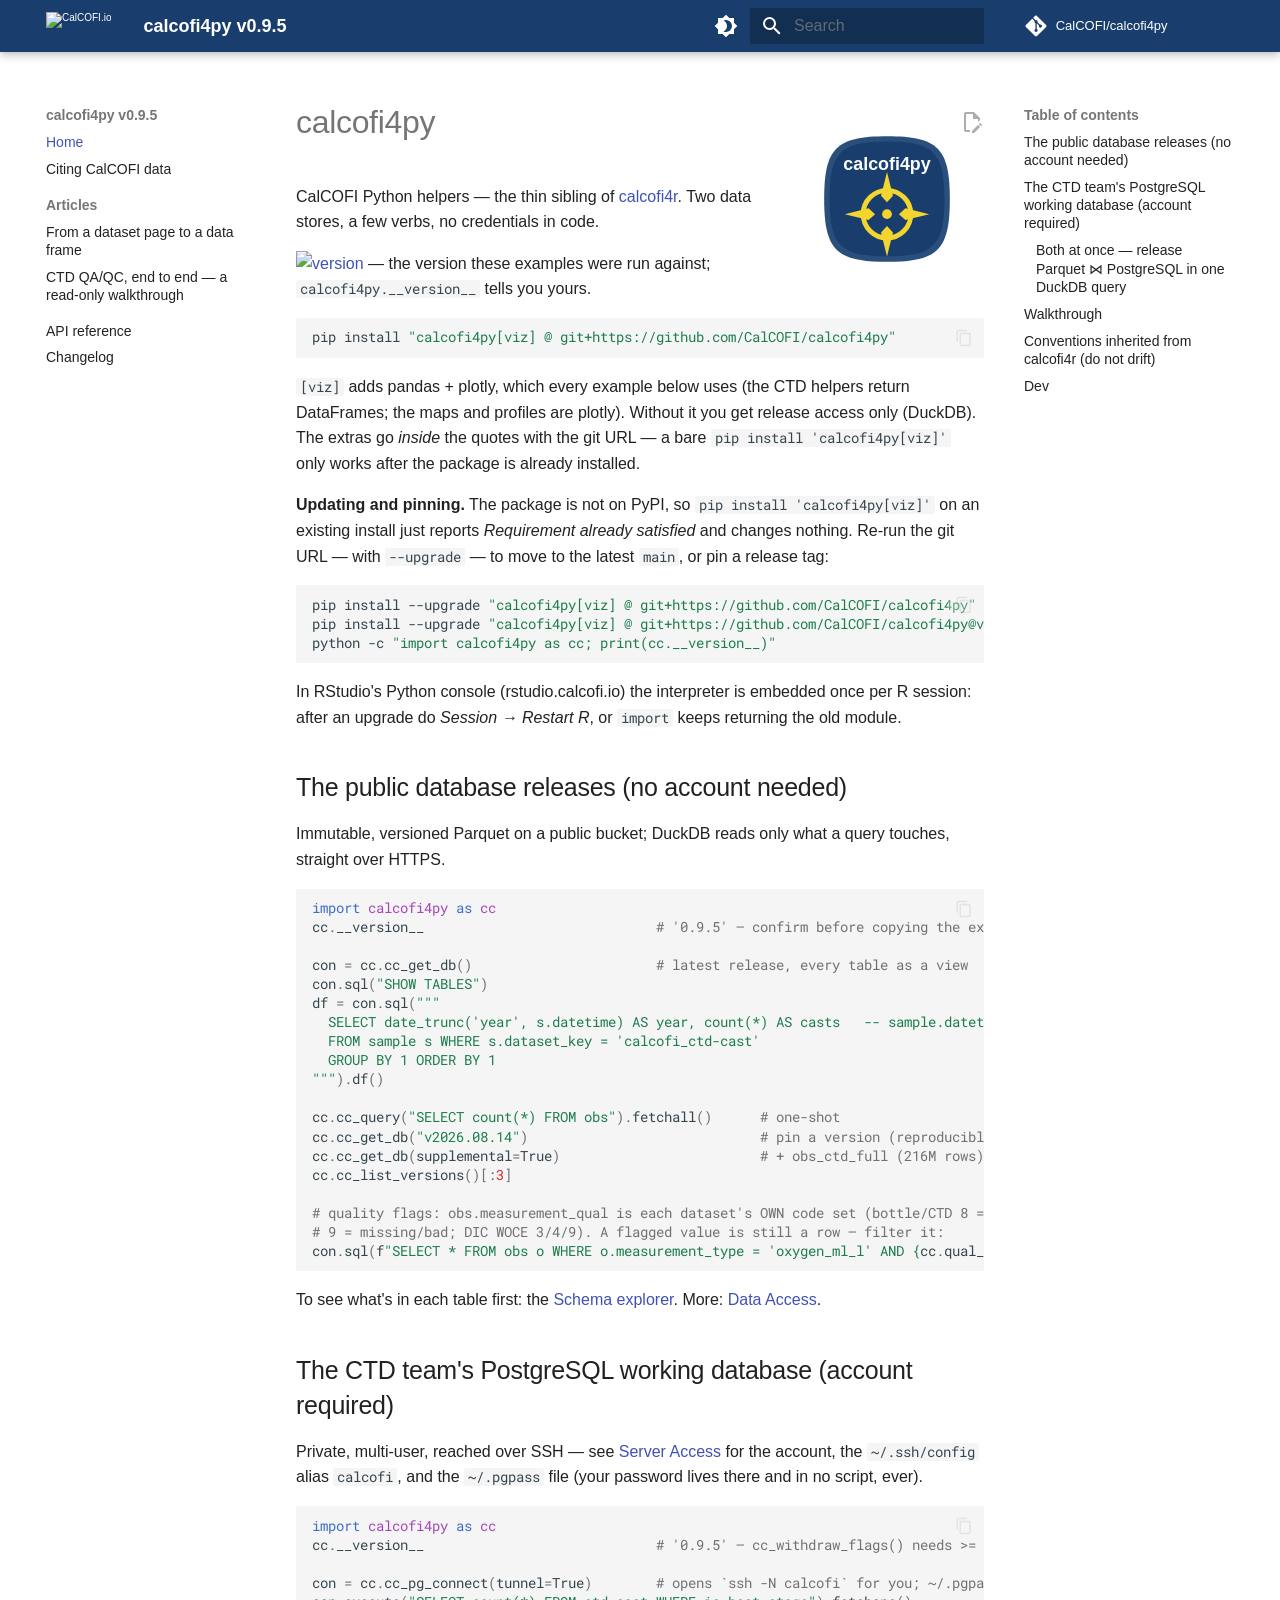
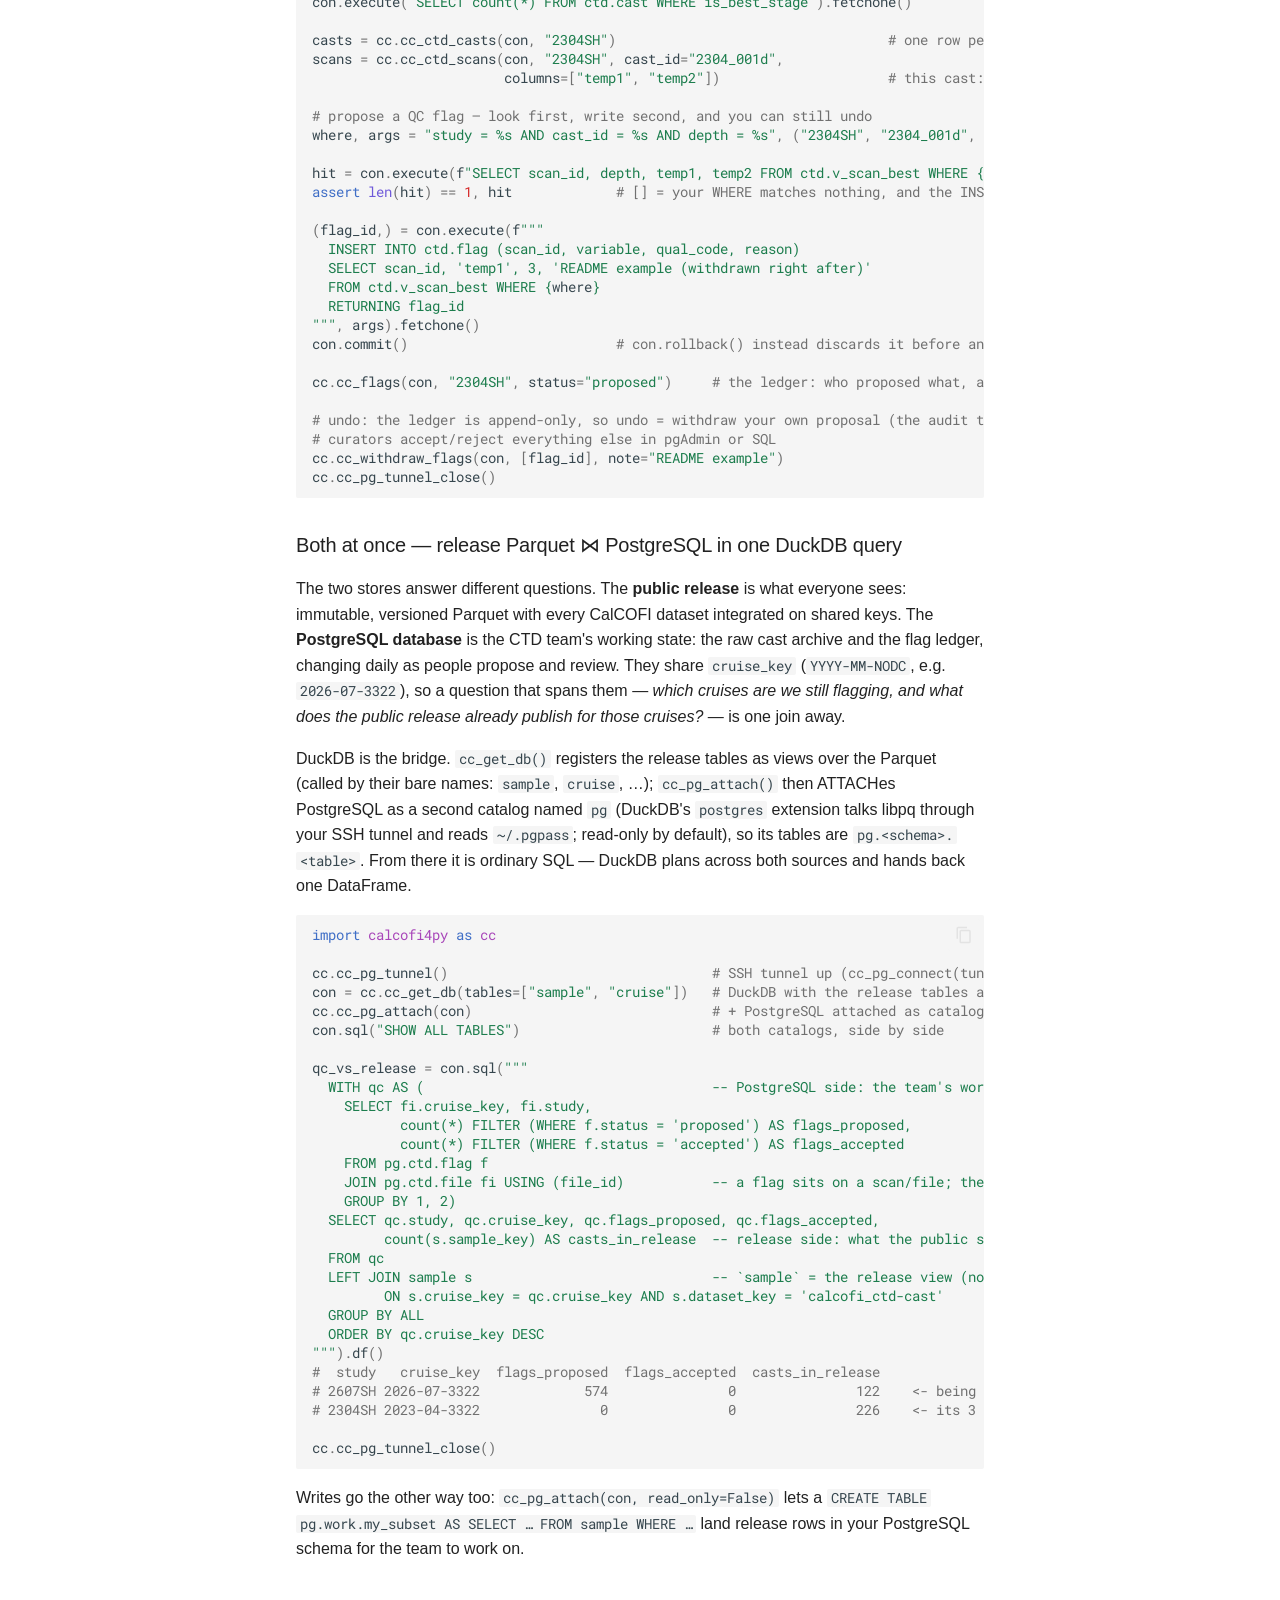
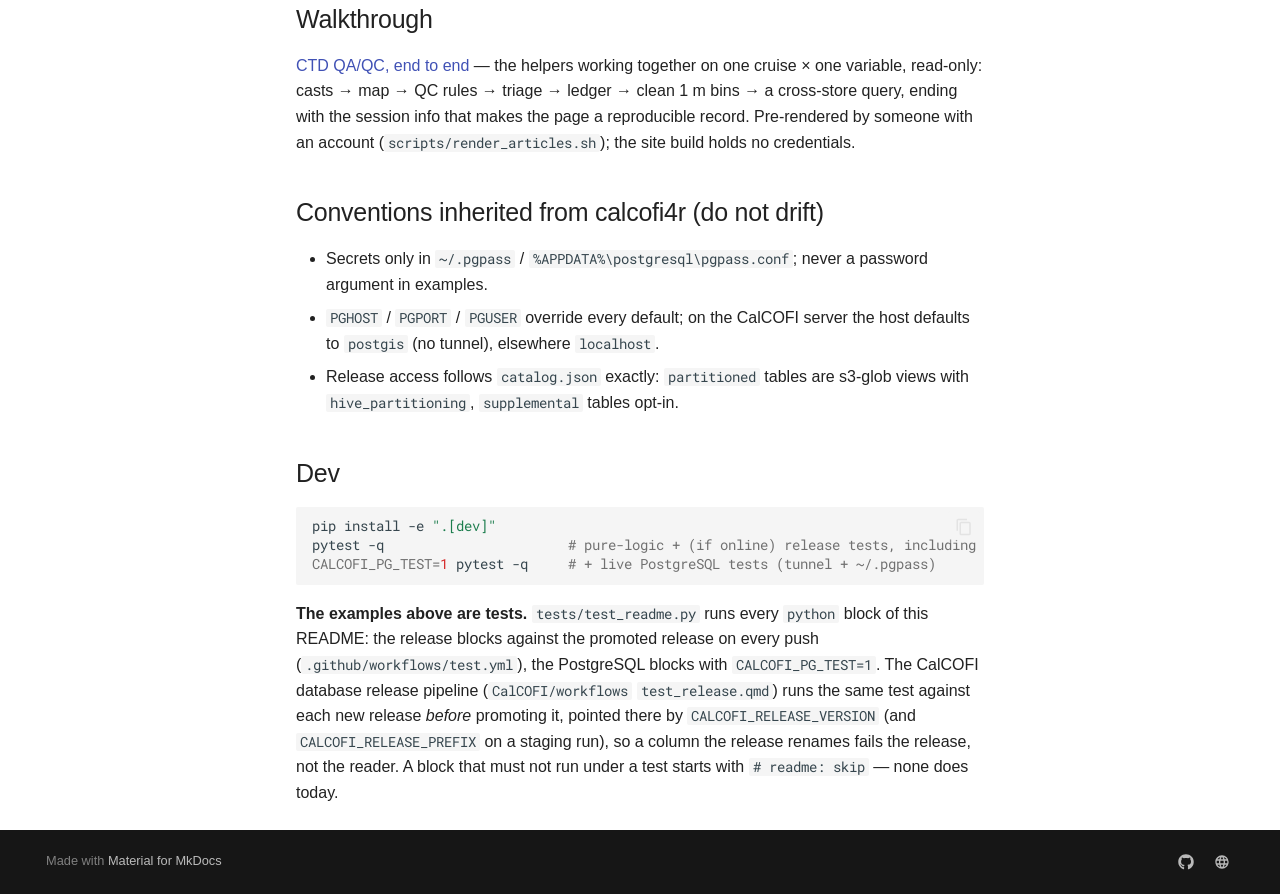
==== commit dd951b66: "Deployed 4ed85dd with MkDocs version: 1.6.1" ====
--- a/index.html
+++ b/index.html
@@ -21,18 +21,18 @@
       
       
       <link rel="icon" href="assets/logo.svg">
-      <meta name="generator" content="mkdocs-1.6.1, mkdocs-material-9.7.7">
-    
-    
-      
-        <title>calcofi4py v0.9.4</title>
-      
-    
-    
-      <link rel="stylesheet" href="assets/stylesheets/main.ec1eaa64.min.css">
-      
-        
-        <link rel="stylesheet" href="assets/stylesheets/palette.ab4e12ef.min.css">
+      <meta name="generator" content="mkdocs-1.6.1, mkdocs-material-9.8.0">
+    
+    
+      
+        <title>calcofi4py v0.9.5</title>
+      
+    
+    
+      <link rel="stylesheet" href="assets/stylesheets/main.57a0d79d.min.css">
+      
+        
+        <link rel="stylesheet" href="assets/stylesheets/palette.fb2fffe2.min.css">
       
       
 
@@ -104,7 +104,7 @@
 
 <header class="md-header md-header--shadow" data-md-component="header">
   <nav class="md-header__inner md-grid" aria-label="Header">
-    <a href="https://calcofi.io" title="calcofi4py v0.9.4" class="md-header__button md-logo" aria-label="calcofi4py v0.9.4" data-md-component="logo">
+    <a href="https://calcofi.io" title="calcofi4py v0.9.5" class="md-header__button md-logo" aria-label="calcofi4py v0.9.5" data-md-component="logo">
       <img class="cc-lockup" src="https://calcofi.io/brand/v2/logo_calcofi_h.svg" alt="CalCOFI.io">
     </a>
     <label class="md-header__button md-icon" for="__drawer">
@@ -115,7 +115,7 @@
       <div class="md-header__ellipsis">
         <div class="md-header__topic">
           <span class="md-ellipsis">
-            calcofi4py v0.9.4
+            calcofi4py v0.9.5
           </span>
         </div>
         <div class="md-header__topic" data-md-component="header-topic">
@@ -237,10 +237,10 @@
 
 <nav class="md-nav md-nav--primary" aria-label="Navigation" data-md-level="0">
   <label class="md-nav__title" for="__drawer">
-    <a href="https://calcofi.io" title="calcofi4py v0.9.4" class="md-nav__button md-logo" aria-label="calcofi4py v0.9.4" data-md-component="logo">
+    <a href="https://calcofi.io" title="calcofi4py v0.9.5" class="md-nav__button md-logo" aria-label="calcofi4py v0.9.5" data-md-component="logo">
       <img class="cc-lockup" src="https://calcofi.io/brand/v2/logo_calcofi_h.svg" alt="CalCOFI.io">
     </a>
-    calcofi4py v0.9.4
+    calcofi4py v0.9.5
   </label>
   
     <div class="md-nav__source">
@@ -745,7 +745,7 @@
 <p>Immutable, versioned Parquet on a public bucket; DuckDB reads only what a query
 touches, straight over HTTPS.</p>
 <div class="highlight"><pre><span></span><code><span class="kn">import</span><span class="w"> </span><span class="nn">calcofi4py</span><span class="w"> </span><span class="k">as</span><span class="w"> </span><span class="nn">cc</span>
-<span class="n">cc</span><span class="o">.</span><span class="n">__version__</span>                             <span class="c1"># '0.9.4' — confirm before copying the examples below</span>
+<span class="n">cc</span><span class="o">.</span><span class="n">__version__</span>                             <span class="c1"># '0.9.5' — confirm before copying the examples below</span>
 
 <span class="n">con</span> <span class="o">=</span> <span class="n">cc</span><span class="o">.</span><span class="n">cc_get_db</span><span class="p">()</span>                       <span class="c1"># latest release, every table as a view</span>
 <span class="n">con</span><span class="o">.</span><span class="n">sql</span><span class="p">(</span><span class="s2">"SHOW TABLES"</span><span class="p">)</span>
@@ -755,7 +755,7 @@
 <span class="s2">  GROUP BY 1 ORDER BY 1</span>
 <span class="s2">"""</span><span class="p">)</span><span class="o">.</span><span class="n">df</span><span class="p">()</span>
 
-<span class="n">cc</span><span class="o">.</span><span class="n">cc_query</span><span class="p">(</span><span class="s2">"SELECT count(*) FROM obs"</span><span class="p">)</span><span class="o">.</span><span class="n">fetchone</span><span class="p">()</span>      <span class="c1"># one-shot</span>
+<span class="n">cc</span><span class="o">.</span><span class="n">cc_query</span><span class="p">(</span><span class="s2">"SELECT count(*) FROM obs"</span><span class="p">)</span><span class="o">.</span><span class="n">fetchall</span><span class="p">()</span>      <span class="c1"># one-shot</span>
 <span class="n">cc</span><span class="o">.</span><span class="n">cc_get_db</span><span class="p">(</span><span class="s2">"v2026.08.14"</span><span class="p">)</span>                             <span class="c1"># pin a version (reproducible)</span>
 <span class="n">cc</span><span class="o">.</span><span class="n">cc_get_db</span><span class="p">(</span><span class="n">supplemental</span><span class="o">=</span><span class="kc">True</span><span class="p">)</span>                         <span class="c1"># + obs_ctd_full (216M rows), obs_mets_full</span>
 <span class="n">cc</span><span class="o">.</span><span class="n">cc_list_versions</span><span class="p">()[:</span><span class="mi">3</span><span class="p">]</span>
@@ -772,7 +772,7 @@
 the <code>~/.ssh/config</code> alias <code>calcofi</code>, and the <code>~/.pgpass</code> file (your password
 lives there and in no script, ever).</p>
 <div class="highlight"><pre><span></span><code><span class="kn">import</span><span class="w"> </span><span class="nn">calcofi4py</span><span class="w"> </span><span class="k">as</span><span class="w"> </span><span class="nn">cc</span>
-<span class="n">cc</span><span class="o">.</span><span class="n">__version__</span>                             <span class="c1"># '0.9.4' — cc_withdraw_flags() needs &gt;= 0.3.5</span>
+<span class="n">cc</span><span class="o">.</span><span class="n">__version__</span>                             <span class="c1"># '0.9.5' — cc_withdraw_flags() needs &gt;= 0.3.5</span>
 
 <span class="n">con</span> <span class="o">=</span> <span class="n">cc</span><span class="o">.</span><span class="n">cc_pg_connect</span><span class="p">(</span><span class="n">tunnel</span><span class="o">=</span><span class="kc">True</span><span class="p">)</span>        <span class="c1"># opens `ssh -N calcofi` for you; ~/.pgpass auth</span>
 <span class="n">con</span><span class="o">.</span><span class="n">execute</span><span class="p">(</span><span class="s2">"SELECT count(*) FROM ctd.cast WHERE is_best_stage"</span><span class="p">)</span><span class="o">.</span><span class="n">fetchone</span><span class="p">()</span>
@@ -952,15 +952,122 @@
     
       
       
-      <script id="__config" type="application/json">{"annotate": null, "base": ".", "features": ["navigation.sections", "content.code.copy", "content.action.edit"], "search": "assets/javascripts/workers/search.2c215733.min.js", "tags": null, "translations": {"clipboard.copied": "Copied to clipboard", "clipboard.copy": "Copy to clipboard", "search.result.more.one": "1 more on this page", "search.result.more.other": "# more on this page", "search.result.none": "No matching documents", "search.result.one": "1 matching document", "search.result.other": "# matching documents", "search.result.placeholder": "Type to start searching", "search.result.term.missing": "Missing", "select.version": "Select version"}, "version": null}</script>
-    
-    
-      <script src="assets/javascripts/bundle.d7400e89.min.js"></script>
+      <script id="__config" type="application/json">{"annotate": null, "base": ".", "features": ["navigation.sections", "content.code.copy", "content.action.edit"], "search": "assets/javascripts/workers/search.a7633da7.min.js", "tags": null, "translations": {"clipboard.copied": "Copied to clipboard", "clipboard.copy": "Copy to clipboard", "search.result.more.one": "1 more on this page", "search.result.more.other": "# more on this page", "search.result.none": "No matching documents", "search.result.one": "1 matching document", "search.result.other": "# matching documents", "search.result.placeholder": "Type to start searching", "search.result.term.missing": "Missing", "select.version": "Select version"}, "version": null}</script>
+    
+    
+      <script src="assets/javascripts/bundle.c21346df.min.js"></script>
       
         <script src="https://calcofi.io/brand/v2/theme.js"></script>
       
         <script src="javascripts/brand.js"></script>
       
     
-  </body>
+  <script data-mkdocs-jupyter-mathjax="{&quot;url&quot;: &quot;https://cdn.jsdelivr.net/npm/mathjax@4.1.3/tex-mml-chtml.js&quot;, &quot;version&quot;: 4}">
+/* Shared by full pages and Material's instant navigation. */
+(() => {
+  const config = JSON.parse(document.currentScript.dataset.mkdocsJupyterMathjax);
+  if (window.mkdocsJupyterMathJax) return;
+
+  let loading;
+  let queue = Promise.resolve();
+  let previous = [];
+
+  const ready = async () => {
+    if (!loading) {
+      loading = (async () => {
+        let math = window.MathJax;
+        if (!math?.typesetPromise) {
+          const url = new URL(config.url, document.baseURI).href;
+          const existing = Array.from(document.scripts).find(script =>
+            script.src && (script.src === url || script.id === 'MathJax-script' ||
+              (/mathjax/i.test(script.src) &&
+               /\/(?:MathJax|latest|(?:tex|mml)(?:-mml)?-(?:chtml|svg))\.js(?:[?#]|$)/i.test(script.src))));
+          if (existing) {
+            if (!math?.startup?.promise) {
+              await new Promise((resolve, reject) => {
+                existing.addEventListener('load', resolve, { once: true });
+                existing.addEventListener('error', reject, { once: true });
+              });
+            }
+          } else {
+            // Keep site macros, delimiters and startup hooks when supplied.
+            const options = math || {};
+            window.MathJax = {
+              ...options,
+              loader: {
+                ...options.loader,
+                load: Array.from(new Set(['ui/safe', ...(options.loader?.load || [])]))
+              },
+              startup: { typeset: false, ...options.startup },
+              tex: {
+                tags: 'ams',
+                useLabelIds: true,
+                inlineMath: [['$', '$'], ['\\(', '\\)']],
+                displayMath: [['$$', '$$'], ['\\[', '\\]']],
+                processEscapes: true,
+                processEnvironments: true,
+                ...options.tex
+              }
+            };
+            await new Promise((resolve, reject) => {
+              const script = document.createElement('script');
+              script.src = config.url;
+              script.id = 'MathJax-script';
+              script.async = true;
+              script.onload = resolve;
+              script.onerror = reject;
+              document.head.appendChild(script);
+            });
+          }
+        }
+        math = window.MathJax;
+        await math.startup.promise;
+        return math;
+      })();
+    }
+    const math = await loading;
+    // A site owner can extend the v3 queue again on each navigation.
+    await math.startup.promise;
+    return math;
+  };
+
+  const unrendered = node => {
+    if (node.matches('mjx-container')) return [];
+    if (!node.querySelector('mjx-container')) return [node];
+    // In v3, scanning generated assistive MathML again produces nested output.
+    return Array.from(node.children).flatMap(unrendered);
+  };
+
+  const refresh = () => {
+    // A separate chain also serializes v3, without changing v4's startup promise.
+    queue = queue.then(async () => {
+      const notebooks = Array.from(document.querySelectorAll('.jupyter-wrapper'));
+      if (!notebooks.length && !previous.length) return;
+      if (notebooks.length === previous.length &&
+          notebooks.every((node, index) => node === previous[index])) return;
+      const math = await ready();
+      if (previous.length) {
+        math.typesetClear(previous);
+        math.texReset();
+      }
+      previous = notebooks.filter(node => node.isConnected);
+      const pending = previous.flatMap(unrendered);
+      if (pending.length) await math.typesetPromise(pending);
+    }).catch(error => console.error('mkdocs-jupyter: MathJax rendering failed', error));
+    return queue;
+  };
+
+  window.mkdocsJupyterMathJax = { refresh };
+  const start = () => {
+    if (typeof document$ !== 'undefined') document$.subscribe(refresh);
+    else refresh();
+  };
+  // Theme bundles and user-provided MathJax scripts can follow notebook content.
+  if (document.readyState === 'loading') {
+    document.addEventListener('DOMContentLoaded', start, { once: true });
+  } else start();
+})();
+
+</script>
+</body>
 </html>
--- a/assets/stylesheets/main.57a0d79d.min.css
+++ b/assets/stylesheets/main.57a0d79d.min.css
@@ -0,0 +1,6 @@
+@charset "UTF-8";html{box-sizing:border-box;-webkit-text-size-adjust:none;-moz-text-size-adjust:none;text-size-adjust:none}*,:after,:before{box-sizing:inherit}@media(prefers-reduced-motion){*,:after,:before{transition:none!important}}body{margin:0;-webkit-font-smoothing:antialiased;-moz-osx-font-smoothing:grayscale;--md-text-font-family:var(--md-text-font, _),
+    -apple-system, BlinkMacSystemFont, Helvetica, Arial, sans-serif;--md-code-font-family:var(--md-code-font, _),
+    SFMono-Regular, Consolas, Menlo, monospace}.md-typeset code:not(.focus-visible),a,button,input,label{-webkit-tap-highlight-color:transparent}a{color:inherit;text-decoration:none}hr{box-sizing:initial;display:block;height:.05rem;padding:0;overflow:visible;border:0}small{font-size:80%}sub,sup{line-height:1em}img{border-style:none}table{border-spacing:0;border-collapse:initial}td,th{font-weight:400;vertical-align:top}button{padding:0;margin:0;font-family:inherit;font-size:inherit;background:#0000;border:0}input{border:0;outline:none}:root{--md-primary-fg-color:#4051b5;--md-primary-fg-color--light:#5d6cc0;--md-primary-fg-color--dark:#303fa1;--md-primary-bg-color:#fff;--md-primary-bg-color--light:#ffffffb3;--md-accent-fg-color:#526cfe;--md-accent-fg-color--transparent:#526cfe1a;--md-accent-bg-color:#fff;--md-accent-bg-color--light:#ffffffb3;--md-typeset-table-sort-icon:url("data:image/svg+xml;charset=utf-8,<svg xmlns='http://www.w3.org/2000/svg' viewBox='0 0 24 24'><path d='m18 21-4-4h3V7h-3l4-4 4 4h-3v10h3M2 19v-2h10v2M2 13v-2h7v2M2 7V5h4v2z'/></svg>");--md-typeset-table-sort-icon--asc:url("data:image/svg+xml;charset=utf-8,<svg xmlns='http://www.w3.org/2000/svg' viewBox='0 0 24 24'><path d='M19 17h3l-4 4-4-4h3V3h2M2 17h10v2H2M6 5v2H2V5m0 6h7v2H2z'/></svg>");--md-typeset-table-sort-icon--desc:url("data:image/svg+xml;charset=utf-8,<svg xmlns='http://www.w3.org/2000/svg' viewBox='0 0 24 24'><path d='M19 7h3l-4-4-4 4h3v14h2M2 17h10v2H2M6 5v2H2V5m0 6h7v2H2z'/></svg>")}[data-md-color-scheme=default]{color-scheme:light}[data-md-color-scheme=default] img[src$="#gh-dark-mode-only"],[data-md-color-scheme=default] img[src$="#only-dark"]{display:none}:root,[data-md-color-scheme=default]{--md-hue:225deg;--md-default-fg-color:#000000de;--md-default-fg-color--light:#0000008a;--md-default-fg-color--lighter:#00000052;--md-default-fg-color--lightest:#00000012;--md-default-bg-color:#fff;--md-default-bg-color--light:#ffffffb3;--md-default-bg-color--lighter:#ffffff4d;--md-default-bg-color--lightest:#ffffff1f;--md-code-fg-color:#36464e;--md-code-bg-color:#f5f5f5;--md-code-bg-color--light:#f5f5f5b3;--md-code-bg-color--lighter:#f5f5f54d;--md-code-hl-color:#4287ff;--md-code-hl-color--light:#4287ff1a;--md-code-hl-number-color:#d52a2a;--md-code-hl-special-color:#db1457;--md-code-hl-function-color:#a846b9;--md-code-hl-constant-color:#6e59d9;--md-code-hl-keyword-color:#3f6ec6;--md-code-hl-string-color:#1c7d4d;--md-code-hl-name-color:var(--md-code-fg-color);--md-code-hl-operator-color:var(--md-default-fg-color--light);--md-code-hl-punctuation-color:var(--md-default-fg-color--light);--md-code-hl-comment-color:var(--md-default-fg-color--light);--md-code-hl-generic-color:var(--md-default-fg-color--light);--md-code-hl-variable-color:var(--md-default-fg-color--light);--md-typeset-color:var(--md-default-fg-color);--md-typeset-a-color:var(--md-primary-fg-color);--md-typeset-del-color:#f5503d26;--md-typeset-ins-color:#0bd57026;--md-typeset-kbd-color:#fafafa;--md-typeset-kbd-accent-color:#fff;--md-typeset-kbd-border-color:#b8b8b8;--md-typeset-mark-color:#ffff0080;--md-typeset-table-color:#0000001f;--md-typeset-table-color--light:#00000009;--md-admonition-fg-color:var(--md-default-fg-color);--md-admonition-bg-color:var(--md-default-bg-color);--md-warning-fg-color:#000000de;--md-warning-bg-color:#ff9;--md-footer-fg-color:#fff;--md-footer-fg-color--light:#ffffffb3;--md-footer-fg-color--lighter:#ffffff73;--md-footer-bg-color:#000000de;--md-footer-bg-color--dark:#00000052;--md-shadow-z1:0 0.2rem 0.5rem #0000000d,
+    0 0 0.05rem #0000001a;--md-shadow-z2:0 0.2rem 0.5rem #0000001a,
+    0 0 0.05rem #00000040;--md-shadow-z3:0 0.2rem 0.5rem #0003,
+    0 0 0.05rem #00000059}.md-icon svg{display:block;width:1.2rem;height:1.2rem;fill:currentcolor}aside,body,input{font-family:var(--md-text-font-family);font-feature-settings:"kern","liga";color:var(--md-typeset-color)}code,kbd,pre{font-family:var(--md-code-font-family);font-feature-settings:"kern"}.md-typeset{font-size:.8rem;line-height:1.6;overflow-wrap:break-word;-webkit-print-color-adjust:exact;color-adjust:exact}@media print{.md-typeset{font-size:.68rem}.md-typeset code,.md-typeset kbd,.md-typeset pre{white-space:pre-wrap}}.md-typeset blockquote,.md-typeset dl,.md-typeset figure,.md-typeset ol,.md-typeset pre,.md-typeset ul{margin-top:1em;margin-bottom:1em}.md-typeset h1{margin:0 0 1.25em;font-size:2em;line-height:1.3;color:var(--md-default-fg-color--light)}.md-typeset h1,.md-typeset h2{font-weight:300;letter-spacing:-.01em}.md-typeset h2{margin:1.6em 0 .64em;font-size:1.5625em;line-height:1.4}.md-typeset h3{margin:1.6em 0 .8em;font-size:1.25em;font-weight:400;line-height:1.5;letter-spacing:-.01em}.md-typeset h2+h3{margin-top:.8em}.md-typeset h4{margin:1em 0;font-weight:700;letter-spacing:-.01em}.md-typeset h5,.md-typeset h6{margin:1.25em 0;font-size:.8em;font-weight:700;color:var(--md-default-fg-color--light);letter-spacing:-.01em}.md-typeset h5{text-transform:uppercase}.md-typeset h5 code{text-transform:none}.md-typeset hr{display:flow-root;margin:1.5em 0;border-bottom:.05rem solid var(--md-default-fg-color--lightest)}.md-typeset a{color:var(--md-typeset-a-color);word-break:break-word}.md-typeset a,.md-typeset a:before{transition:color 125ms}.md-typeset a:focus,.md-typeset a:hover{color:var(--md-accent-fg-color)}.md-typeset a:focus code,.md-typeset a:hover code{color:var(--md-accent-fg-color);background-color:var(--md-accent-fg-color--transparent)}.md-typeset a code{color:var(--md-typeset-a-color)}.md-typeset a.focus-visible{outline-color:var(--md-accent-fg-color);outline-offset:.2rem}.md-typeset code,.md-typeset kbd,.md-typeset pre{font-variant-ligatures:none;color:var(--md-code-fg-color);direction:ltr;transition:background-color 125ms}.md-typeset code{padding:0 .2941176471em;font-size:.85em;word-break:break-word;background-color:var(--md-code-bg-color);border-radius:.1rem;-webkit-box-decoration-break:clone;box-decoration-break:clone;transition:color 125ms,background-color 125ms}.md-typeset code:not(.focus-visible){outline:none}.md-typeset pre{position:relative;display:flow-root;line-height:1.4}.md-typeset pre>code{display:block;padding:.7720588235em 1.1764705882em;margin:0;overflow:auto;word-break:normal;touch-action:auto;scrollbar-color:var(--md-default-fg-color--lighter) #0000;scrollbar-width:thin;outline-color:var(--md-accent-fg-color);box-shadow:none;-webkit-box-decoration-break:slice;box-decoration-break:slice}.md-typeset pre>code:hover{scrollbar-color:var(--md-accent-fg-color) #0000}.md-typeset pre>code::-webkit-scrollbar{width:.2rem;height:.2rem}.md-typeset pre>code::-webkit-scrollbar-thumb{background-color:var(--md-default-fg-color--lighter)}.md-typeset pre>code::-webkit-scrollbar-thumb:hover{background-color:var(--md-accent-fg-color)}.md-typeset kbd{display:inline-block;padding:0 .6666666667em;font-size:.75em;color:var(--md-default-fg-color);word-break:break-word;vertical-align:text-top;background-color:var(--md-typeset-kbd-color);border-radius:.1rem;box-shadow:0 .1rem 0 .05rem var(--md-typeset-kbd-border-color),0 .1rem 0 var(--md-typeset-kbd-border-color),0 -.1rem .2rem var(--md-typeset-kbd-accent-color) inset}.md-typeset mark{color:inherit;word-break:break-word;background-color:var(--md-typeset-mark-color);-webkit-box-decoration-break:clone;box-decoration-break:clone}.md-typeset abbr{text-decoration:none;cursor:help}.md-typeset [data-preview],.md-typeset abbr{border-bottom:.05rem dotted var(--md-default-fg-color--light)}.md-typeset small{opacity:.75}[dir=ltr] .md-typeset sub,[dir=ltr] .md-typeset sup{margin-left:.078125em}[dir=rtl] .md-typeset sub,[dir=rtl] .md-typeset sup{margin-right:.078125em}[dir=ltr] .md-typeset blockquote{padding-left:.6rem;border-left:.2rem solid var(--md-default-fg-color--lighter)}[dir=rtl] .md-typeset blockquote{padding-right:.6rem;border-right:.2rem solid var(--md-default-fg-color--lighter)}.md-typeset blockquote{margin-left:0;margin-right:0;color:var(--md-default-fg-color--light)}.md-typeset ul{list-style-type:disc}.md-typeset ul[type]{list-style-type:revert-layer}[dir=ltr] .md-typeset ol,[dir=ltr] .md-typeset ol li ol,[dir=ltr] .md-typeset ol li ul,[dir=ltr] .md-typeset ul,[dir=ltr] .md-typeset ul li ol,[dir=ltr] .md-typeset ul li ul{margin-left:.625em}[dir=rtl] .md-typeset ol,[dir=rtl] .md-typeset ol li ol,[dir=rtl] .md-typeset ol li ul,[dir=rtl] .md-typeset ul,[dir=rtl] .md-typeset ul li ol,[dir=rtl] .md-typeset ul li ul{margin-right:.625em}.md-typeset ol,.md-typeset ul{padding:0}.md-typeset ol:not([hidden]),.md-typeset ul:not([hidden]){display:flow-root}.md-typeset ol ol,.md-typeset ul ol{list-style-type:lower-alpha}.md-typeset ol ol ol,.md-typeset ul ol ol{list-style-type:lower-roman}.md-typeset ol ol ol ol,.md-typeset ul ol ol ol{list-style-type:upper-alpha}.md-typeset ol ol ol ol ol,.md-typeset ul ol ol ol ol{list-style-type:upper-roman}.md-typeset ol[type],.md-typeset ul[type]{list-style-type:revert-layer}[dir=ltr] .md-typeset ol li,[dir=ltr] .md-typeset ul li{margin-left:1.25em}[dir=rtl] .md-typeset ol li,[dir=rtl] .md-typeset ul li{margin-right:1.25em}.md-typeset ol li,.md-typeset ul li{margin-bottom:.5em}.md-typeset ol li blockquote,.md-typeset ol li p,.md-typeset ul li blockquote,.md-typeset ul li p{margin:.5em 0}.md-typeset ol li:last-child,.md-typeset ul li:last-child{margin-bottom:0}.md-typeset ol li ol,.md-typeset ol li ul,.md-typeset ul li ol,.md-typeset ul li ul{margin-top:.5em;margin-bottom:.5em}[dir=ltr] .md-typeset dd{margin-left:1.875em}[dir=rtl] .md-typeset dd{margin-right:1.875em}.md-typeset dd{margin-top:1em;margin-bottom:1.5em}.md-typeset img,.md-typeset svg,.md-typeset video{max-width:100%;height:auto}.md-typeset img[align=left]{margin:1em 1em 1em 0}.md-typeset img[align=right]{margin:1em 0 1em 1em}.md-typeset img[align]:only-child{margin-top:0}.md-typeset figure{display:flow-root;width:fit-content;max-width:100%;margin:1em auto;text-align:center}.md-typeset figure img{display:block;margin:0 auto}.md-typeset figcaption{max-width:24rem;margin:1em auto;font-style:italic}.md-typeset iframe{max-width:100%}.md-typeset table:not([class]){display:inline-block;max-width:100%;overflow:auto;font-size:.64rem;touch-action:auto;background-color:var(--md-default-bg-color);border:.05rem solid var(--md-typeset-table-color);border-radius:.1rem}@media print{.md-typeset table:not([class]){display:table}}.md-typeset table:not([class])+*{margin-top:1.5em}.md-typeset table:not([class]) td>:first-child,.md-typeset table:not([class]) th>:first-child{margin-top:0}.md-typeset table:not([class]) td>:last-child,.md-typeset table:not([class]) th>:last-child{margin-bottom:0}.md-typeset table:not([class]) td:not([align]),.md-typeset table:not([class]) th:not([align]){text-align:left}[dir=rtl] .md-typeset table:not([class]) td:not([align]),[dir=rtl] .md-typeset table:not([class]) th:not([align]){text-align:right}.md-typeset table:not([class]) th{min-width:5rem;padding:.9375em 1.25em;font-weight:700;vertical-align:top}.md-typeset table:not([class]) td{padding:.9375em 1.25em;vertical-align:top;border-top:.05rem solid var(--md-typeset-table-color)}.md-typeset table:not([class]) tbody tr{transition:background-color 125ms}.md-typeset table:not([class]) tbody tr:hover{background-color:var(--md-typeset-table-color--light);box-shadow:0 .05rem 0 var(--md-default-bg-color) inset}.md-typeset table:not([class]) a{word-break:normal}.md-typeset table th[role=columnheader]{cursor:pointer}[dir=ltr] .md-typeset table th[role=columnheader]:after{margin-left:.5em}[dir=rtl] .md-typeset table th[role=columnheader]:after{margin-right:.5em}.md-typeset table th[role=columnheader]:after{display:inline-block;width:1.2em;height:1.2em;vertical-align:text-bottom;content:"";-webkit-mask-image:var(--md-typeset-table-sort-icon);mask-image:var(--md-typeset-table-sort-icon);-webkit-mask-repeat:no-repeat;mask-repeat:no-repeat;-webkit-mask-size:contain;mask-size:contain;transition:background-color 125ms}.md-typeset table th[role=columnheader]:hover:after{background-color:var(--md-default-fg-color--lighter)}.md-typeset table th[role=columnheader][aria-sort=ascending]:after{background-color:var(--md-default-fg-color--light);-webkit-mask-image:var(--md-typeset-table-sort-icon--asc);mask-image:var(--md-typeset-table-sort-icon--asc)}.md-typeset table th[role=columnheader][aria-sort=descending]:after{background-color:var(--md-default-fg-color--light);-webkit-mask-image:var(--md-typeset-table-sort-icon--desc);mask-image:var(--md-typeset-table-sort-icon--desc)}.md-typeset__scrollwrap{margin:1em -.8rem;overflow-x:auto;touch-action:auto}.md-typeset__table{display:inline-block;padding:0 .8rem;margin-bottom:.5em}@media print{.md-typeset__table{display:block}}html .md-typeset__table table{display:table;width:100%;margin:0;overflow:hidden}@media screen and (max-width:44.984375em){.md-content__inner>pre{margin:1em -.8rem}.md-content__inner>pre code{border-radius:0}}.md-typeset .md-author{position:relative;display:block;flex-shrink:0;width:1.6rem;height:1.6rem;overflow:hidden;border-radius:100%;transition:color 125ms,transform 125ms}.md-typeset .md-author img{display:block}.md-typeset .md-author--more{font-size:.6rem;font-weight:700;line-height:1.6rem;color:var(--md-default-fg-color--lighter);text-align:center;background:var(--md-default-fg-color--lightest)}.md-typeset .md-author--long{width:2.4rem;height:2.4rem}.md-typeset a.md-author{transform:scale(1)}.md-typeset a.md-author img{filter:grayscale(100%) opacity(75%);border-radius:100%;transition:filter 125ms}.md-typeset a.md-author:focus,.md-typeset a.md-author:hover{z-index:1;transform:scale(1.1)}.md-typeset a.md-author:focus img,.md-typeset a.md-author:hover img{filter:grayscale(0)}.md-banner{overflow:auto;color:var(--md-footer-fg-color);background-color:var(--md-footer-bg-color)}@media print{.md-banner{display:none}}.md-banner--warning{color:var(--md-warning-fg-color);background-color:var(--md-warning-bg-color)}.md-banner__inner{padding:0 .8rem;margin:.6rem auto;font-size:.7rem}[dir=ltr] .md-banner__button{float:right}[dir=rtl] .md-banner__button{float:left}.md-banner__button{color:inherit;cursor:pointer;transition:opacity .25s}.no-js .md-banner__button{display:none}.md-banner__button:hover{opacity:.7}html{height:100%;overflow-x:hidden;font-size:125%}@media screen and (min-width:100em){html{font-size:137.5%}}@media screen and (min-width:125em){html{font-size:150%}}body{position:relative;display:flex;flex-direction:column;width:100%;min-height:100%;font-size:.5rem;background-color:var(--md-default-bg-color)}@media print{body{display:block}}@media screen and (max-width:59.984375em){body[data-md-scrolllock]{position:fixed}}.md-grid{max-width:61rem;margin-left:auto;margin-right:auto}.md-container{display:flex;flex-grow:1;flex-direction:column}@media print{.md-container{display:block}}.md-main{flex-grow:1}.md-main__inner{display:flex;height:100%;margin-top:1.5rem}.md-ellipsis{overflow:hidden;text-overflow:ellipsis}.md-toggle{display:none}.md-option{position:absolute;width:0;height:0;opacity:0}.md-option:checked+label:not([hidden]){display:block}.md-option.focus-visible+label{outline-style:auto;outline-color:var(--md-accent-fg-color)}.md-skip{position:fixed;z-index:-1;padding:.3rem .5rem;margin:.5rem;font-size:.64rem;color:var(--md-default-bg-color);background-color:var(--md-default-fg-color);border-radius:.1rem;outline-color:var(--md-accent-fg-color);opacity:0;transform:translateY(.4rem)}.md-skip:focus{z-index:10;opacity:1;transition:transform .25s cubic-bezier(.4,0,.2,1),opacity 175ms 75ms;transform:translateY(0)}@page{margin:25mm}:root{--md-clipboard-icon:url("data:image/svg+xml;charset=utf-8,<svg xmlns='http://www.w3.org/2000/svg' viewBox='0 0 24 24'><path d='M19 21H8V7h11m0-2H8a2 2 0 0 0-2 2v14a2 2 0 0 0 2 2h11a2 2 0 0 0 2-2V7a2 2 0 0 0-2-2m-3-4H4a2 2 0 0 0-2 2v14h2V3h12z'/></svg>");--md-code-select-icon:url("data:image/svg+xml;charset=utf-8,<svg xmlns='http://www.w3.org/2000/svg' viewBox='0 0 24 24'><path d='M19 19h-4v2h4c1.1 0 2-.9 2-2v-4h-2m0-12h-4v2h4v4h2V5c0-1.1-.9-2-2-2M5 5h4V3H5c-1.1 0-2 .9-2 2v4h2m0 6H3v4c0 1.1.9 2 2 2h4v-2H5zm2-4h2v2H7zm4 0h2v2h-2zm4 0h2v2h-2zM7 7h2v2H7zm4 0h2v2h-2zm4 0h2v2h-2zm-8 8h2v2H7zm4 0h2v2h-2zm4 0h2v2h-2z'/></svg>");--md-code-copy-icon:url("data:image/svg+xml;charset=utf-8,<svg xmlns='http://www.w3.org/2000/svg' viewBox='0 0 24 24'><path d='M19 21H8V7h11m0-2H8a2 2 0 0 0-2 2v14a2 2 0 0 0 2 2h11a2 2 0 0 0 2-2V7a2 2 0 0 0-2-2m-3-4H4a2 2 0 0 0-2 2v14h2V3h12z'/></svg>")}.md-clipboard{z-index:1;width:1.5em;height:1.5em;color:var(--md-default-fg-color--lightest);cursor:pointer;border-radius:.1rem;outline-color:var(--md-accent-fg-color);outline-offset:.1rem;transition:color .25s}@media print{.md-clipboard{display:none}}.md-clipboard:not(.focus-visible){outline:none;-webkit-tap-highlight-color:transparent}:hover>.md-clipboard{color:var(--md-default-fg-color--light)}.md-clipboard:focus,.md-clipboard:hover{color:var(--md-accent-fg-color)}.md-clipboard:after{display:block;width:1.125em;height:1.125em;margin:0 auto;content:"";background-color:currentcolor;-webkit-mask-image:var(--md-clipboard-icon);mask-image:var(--md-clipboard-icon);-webkit-mask-repeat:no-repeat;mask-repeat:no-repeat;-webkit-mask-position:center;mask-position:center;-webkit-mask-size:contain;mask-size:contain}.md-clipboard--inline{cursor:pointer}.md-clipboard--inline code{transition:color .25s,background-color .25s}.md-clipboard--inline:focus code,.md-clipboard--inline:hover code{color:var(--md-accent-fg-color);background-color:var(--md-accent-fg-color--transparent)}.md-typeset .md-code__content{display:grid}.md-code__nav{position:absolute;top:.25em;right:.25em;z-index:1;display:flex;gap:.2rem;padding:.2rem;background-color:var(--md-code-bg-color--lighter);border-radius:.1rem;transition:background-color .25s}:hover>.md-code__nav{background-color:var(--md-code-bg-color--light)}.md-code__button{display:block;width:1.5em;height:1.5em;color:var(--md-default-fg-color--lightest);cursor:pointer;outline-color:var(--md-accent-fg-color);outline-offset:.1rem;transition:color .25s}:hover>*>.md-code__button{color:var(--md-default-fg-color--light)}.md-code__button.focus-visible,.md-code__button:hover{color:var(--md-accent-fg-color)}.md-code__button--active{color:var(--md-default-fg-color)!important}.md-code__button:after{display:block;width:1.125em;height:1.125em;margin:0 auto;content:"";background-color:currentcolor;-webkit-mask-repeat:no-repeat;mask-repeat:no-repeat;-webkit-mask-position:center;mask-position:center;-webkit-mask-size:contain;mask-size:contain}.md-code__button[data-md-type=select]:after{-webkit-mask-image:var(--md-code-select-icon);mask-image:var(--md-code-select-icon)}.md-code__button[data-md-type=copy]:after{-webkit-mask-image:var(--md-code-copy-icon);mask-image:var(--md-code-copy-icon)}@keyframes consent{0%{opacity:0;transform:translateY(100%)}to{opacity:1;transform:translateY(0)}}@keyframes overlay{0%{opacity:0}to{opacity:1}}.md-consent__overlay{position:fixed;top:0;z-index:5;width:100%;height:100%;background-color:#0000008a;-webkit-backdrop-filter:blur(.1rem);backdrop-filter:blur(.1rem);opacity:1;animation:overlay .25s both}.md-consent__inner{position:fixed;bottom:0;z-index:5;width:100%;max-height:100%;padding:0;overflow:auto;background-color:var(--md-default-bg-color);border:0;border-radius:.1rem;box-shadow:0 0 .2rem #0000001a,0 .2rem .4rem #0003;animation:consent .5s cubic-bezier(.1,.7,.1,1) both}.md-consent__form{padding:.8rem}.md-consent__settings{display:none;margin:1em 0}input:checked+.md-consent__settings{display:block}.md-consent__controls{margin-bottom:.8rem}.md-typeset .md-consent__controls .md-button{display:inline}@media screen and (max-width:44.984375em){.md-typeset .md-consent__controls .md-button{display:block;width:100%;margin-top:.4rem;text-align:center}}.md-consent label{cursor:pointer}.md-content{flex-grow:1;min-width:0}.md-content__inner{padding-top:.6rem;margin:0 .8rem 1.2rem}@media screen and (min-width:76.25em){[dir=ltr] .md-sidebar--primary:not([hidden])~.md-content>.md-content__inner,[dir=rtl] .md-sidebar--secondary:not([hidden])~.md-content>.md-content__inner{margin-left:1.2rem}[dir=ltr] .md-sidebar--secondary:not([hidden])~.md-content>.md-content__inner,[dir=rtl] .md-sidebar--primary:not([hidden])~.md-content>.md-content__inner{margin-right:1.2rem}}.md-content__inner:before{display:block;height:.4rem;content:""}.md-content__inner>:last-child{margin-bottom:0}[dir=ltr] .md-content__button{float:right;margin-left:.4rem}[dir=rtl] .md-content__button{float:left;margin-right:.4rem}.md-content__button{padding:0;margin:.4rem 0}@media print{.md-content__button{display:none}}.md-typeset .md-content__button{color:var(--md-default-fg-color--lighter)}.md-content__button svg{display:inline;vertical-align:top}[dir=rtl] .md-content__button svg{transform:scaleX(-1)}[dir=ltr] .md-dialog{right:.8rem}[dir=rtl] .md-dialog{left:.8rem}.md-dialog{position:fixed;bottom:.8rem;z-index:4;min-width:11.1rem;padding:.4rem .6rem;pointer-events:none;background-color:var(--md-default-fg-color);border-radius:.1rem;box-shadow:var(--md-shadow-z3);opacity:0;transition:transform 0s .4s,opacity .4s;transform:translateY(100%)}@media print{.md-dialog{display:none}}.md-dialog--active{pointer-events:auto;opacity:1;transition:transform .4s cubic-bezier(.075,.85,.175,1),opacity .4s;transform:translateY(0)}.md-dialog__inner{font-size:.7rem;color:var(--md-default-bg-color)}.md-feedback{margin:2em 0 1em;text-align:center}.md-feedback fieldset{padding:0;margin:0;border:none}.md-feedback__title{margin:1em auto;font-weight:700}.md-feedback__inner{position:relative}.md-feedback__list{position:relative;display:flex;flex-wrap:wrap;place-content:baseline center}.md-feedback__list:hover .md-icon:not(:disabled){color:var(--md-default-fg-color--lighter)}:disabled .md-feedback__list{min-height:1.8rem}.md-feedback__icon{flex-shrink:0;margin:0 .1rem;color:var(--md-default-fg-color--light);cursor:pointer;transition:color 125ms}.md-feedback__icon:not(:disabled).md-icon:hover{color:var(--md-accent-fg-color)}.md-feedback__icon:disabled{color:var(--md-default-fg-color--lightest);pointer-events:none}.md-feedback__note{position:relative;opacity:0;transition:transform .4s cubic-bezier(.1,.7,.1,1),opacity .15s;transform:translateY(.4rem)}.md-feedback__note>*{max-width:16rem;margin:0 auto}:disabled .md-feedback__note{opacity:1;transform:translateY(0)}@media print{.md-feedback,.md-footer{display:none}}.md-footer{color:var(--md-footer-fg-color);background-color:var(--md-footer-bg-color)}.md-footer__inner{justify-content:space-between;padding:.2rem;overflow:auto}.md-footer__inner:not([hidden]){display:flex}.md-footer__link{display:flex;flex-grow:.01;align-items:end;max-width:100%;margin-top:1rem;margin-bottom:.4rem;overflow:hidden;outline-color:var(--md-accent-fg-color);transition:opacity .25s}.md-footer__link:focus,.md-footer__link:hover{opacity:.7}[dir=rtl] .md-footer__link svg{transform:scaleX(-1)}@media screen and (max-width:44.984375em){.md-footer__link--prev{flex-shrink:0}.md-footer__link--prev .md-footer__title{display:none}}[dir=ltr] .md-footer__link--next{margin-left:auto}.md-footer__link--next{text-align:right}[dir=rtl] .md-footer__link--next{margin-right:auto;text-align:left}.md-footer__title{flex-grow:1;max-width:calc(100% - 2.4rem);padding:0 1rem;margin-bottom:.7rem;font-size:.9rem;white-space:nowrap}.md-footer__button{padding:.4rem;margin:.2rem}.md-footer__direction{font-size:.64rem;opacity:.7}.md-footer-meta{background-color:var(--md-footer-bg-color--dark)}.md-footer-meta__inner{display:flex;flex-wrap:wrap;justify-content:space-between;padding:.2rem}html .md-footer-meta.md-typeset a{color:var(--md-footer-fg-color--light)}html .md-footer-meta.md-typeset a:focus,html .md-footer-meta.md-typeset a:hover{color:var(--md-footer-fg-color)}.md-copyright{width:100%;padding:.4rem 0;margin:auto .6rem;font-size:.64rem;color:var(--md-footer-fg-color--lighter)}.md-copyright__highlight{color:var(--md-footer-fg-color--light)}.md-social{display:inline-flex;gap:.2rem;padding:.2rem 0 .6rem;margin:0 .4rem}@media screen and (min-width:45em){.md-copyright{width:auto}.md-social{padding:.6rem 0}}.md-social__link{display:inline-block;width:1.6rem;height:1.6rem;text-align:center}.md-social__link:before{line-height:1.9}.md-social__link svg{max-height:.8rem;vertical-align:-25%;fill:currentcolor}.md-typeset .md-button{display:inline-block;padding:.625em 2em;font-weight:700;color:var(--md-primary-fg-color);cursor:pointer;border:.1rem solid;border-radius:.1rem;transition:color 125ms,background-color 125ms,border-color 125ms}.md-typeset .md-button--primary{color:var(--md-primary-bg-color);background-color:var(--md-primary-fg-color);border-color:var(--md-primary-fg-color)}.md-typeset .md-button:focus,.md-typeset .md-button:hover{color:var(--md-accent-bg-color);background-color:var(--md-accent-fg-color);border-color:var(--md-accent-fg-color)}[dir=ltr] .md-typeset .md-input,[dir=rtl] .md-typeset .md-input{border-top-left-radius:.1rem}[dir=ltr] .md-typeset .md-input,[dir=rtl] .md-typeset .md-input{border-top-right-radius:.1rem}.md-typeset .md-input{height:1.8rem;padding:0 .6rem;font-size:.8rem;border-bottom:.1rem solid var(--md-default-fg-color--lighter);box-shadow:var(--md-shadow-z1);transition:border .25s,box-shadow .25s}.md-typeset .md-input:focus,.md-typeset .md-input:hover{border-bottom-color:var(--md-accent-fg-color);box-shadow:var(--md-shadow-z2)}.md-typeset .md-input--stretch{width:100%}.md-header{position:sticky;left:0;right:0;top:0;z-index:4;display:block;color:var(--md-primary-bg-color);background-color:var(--md-primary-fg-color);box-shadow:0 0 .2rem #0000,0 .2rem .4rem #0000}@media print{.md-header{display:none}}.md-header[hidden]{transition:transform .25s cubic-bezier(.8,0,.6,1),box-shadow .25s;transform:translateY(-100%)}.md-header--shadow{box-shadow:0 0 .2rem #0000001a,0 .2rem .4rem #0003;transition:transform .25s cubic-bezier(.1,.7,.1,1),box-shadow .25s}.md-header__inner{display:flex;align-items:center;padding:0 .2rem}.md-header__button{position:relative;z-index:1;padding:.4rem;margin:.2rem;color:currentcolor;vertical-align:middle;cursor:pointer;outline-color:var(--md-accent-fg-color);transition:opacity .25s}.md-header__button:hover{opacity:.7}.md-header__button:not([hidden]){display:inline-block}.md-header__button:not(.focus-visible){outline:none;-webkit-tap-highlight-color:transparent}.md-header__button.md-logo{padding:.4rem;margin:.2rem}@media screen and (max-width:76.234375em){.md-header__button.md-logo{display:none}}.md-header__button.md-logo img,.md-header__button.md-logo svg{display:block;width:auto;height:1.2rem;fill:currentcolor}@media screen and (min-width:60em){.md-header__button[for=__search]{display:none}}.no-js .md-header__button[for=__search]{display:none}[dir=rtl] .md-header__button[for=__search] svg{transform:scaleX(-1)}@media screen and (min-width:76.25em){.md-header__button[for=__drawer]{display:none}}.md-header__topic{position:absolute;display:flex;max-width:100%;white-space:nowrap;transition:transform .4s cubic-bezier(.1,.7,.1,1),opacity .15s}.md-header__topic+.md-header__topic{z-index:-1;pointer-events:none;opacity:0;transition:transform .4s cubic-bezier(1,.7,.1,.1),opacity .15s;transform:translateX(1.25rem)}[dir=rtl] .md-header__topic+.md-header__topic{transform:translateX(-1.25rem)}.md-draft,.md-header__topic:first-child,.md-nav__title{font-weight:700}[dir=ltr] .md-header__title{margin-left:1rem;margin-right:.4rem}[dir=rtl] .md-header__title{margin-right:1rem;margin-left:.4rem}.md-header__title{flex-grow:1;height:2.4rem;font-size:.9rem;line-height:2.4rem}.md-header__title--active .md-header__topic{z-index:-1;pointer-events:none;opacity:0;transition:transform .4s cubic-bezier(1,.7,.1,.1),opacity .15s;transform:translateX(-1.25rem)}[dir=rtl] .md-header__title--active .md-header__topic{transform:translateX(1.25rem)}.md-header__title--active .md-header__topic+.md-header__topic{z-index:0;pointer-events:auto;opacity:1;transition:transform .4s cubic-bezier(.1,.7,.1,1),opacity .15s;transform:translateX(0)}.md-header__title>.md-header__ellipsis{position:relative;width:100%;height:100%}.md-header__option{display:flex;flex-shrink:0;max-width:100%;white-space:nowrap;transition:max-width 0s .25s,opacity .25s .25s}[data-md-toggle=search]:checked~.md-header .md-header__option{max-width:0;opacity:0;transition:max-width,opacity}.md-header__option>input{bottom:0}.md-header__source{display:none}@media screen and (min-width:60em){[dir=ltr] .md-header__source{margin-left:1rem}[dir=rtl] .md-header__source{margin-right:1rem}.md-header__source{display:block;width:11.7rem;max-width:11.7rem}}@media screen and (min-width:76.25em){[dir=ltr] .md-header__source{margin-left:1.4rem}[dir=rtl] .md-header__source{margin-right:1.4rem}}.md-meta{font-size:.7rem;line-height:1.3;color:var(--md-default-fg-color--light)}.md-meta__list{display:inline-flex;flex-wrap:wrap;padding:0;margin:0;list-style:none}.md-meta__item:not(:last-child):after{margin-left:.2rem;margin-right:.2rem;content:"·"}.md-meta__link{color:var(--md-typeset-a-color)}.md-meta__link:focus,.md-meta__link:hover{color:var(--md-accent-fg-color)}.md-draft{display:inline-block;padding-left:.5714285714em;padding-right:.5714285714em;color:#fff;background-color:#ff1744;border-radius:.125em}:root{--md-nav-icon--prev:url("data:image/svg+xml;charset=utf-8,<svg xmlns='http://www.w3.org/2000/svg' viewBox='0 0 24 24'><path d='M20 11v2H8l5.5 5.5-1.42 1.42L4.16 12l7.92-7.92L13.5 5.5 8 11z'/></svg>");--md-nav-icon--next:url("data:image/svg+xml;charset=utf-8,<svg xmlns='http://www.w3.org/2000/svg' viewBox='0 0 24 24'><path d='M8.59 16.58 13.17 12 8.59 7.41 10 6l6 6-6 6z'/></svg>");--md-toc-icon:url("data:image/svg+xml;charset=utf-8,<svg xmlns='http://www.w3.org/2000/svg' viewBox='0 0 24 24'><path d='M3 9h14V7H3zm0 4h14v-2H3zm0 4h14v-2H3zm16 0h2v-2h-2zm0-10v2h2V7zm0 6h2v-2h-2z'/></svg>");--md-path-icon:url("data:image/svg+xml;charset=utf-8,<svg xmlns='http://www.w3.org/2000/svg' viewBox='0 0 24 24'><path d='M8.59 16.58 13.17 12 8.59 7.41 10 6l6 6-6 6z'/></svg>");--md-post-pin-icon:url("data:image/svg+xml;charset=utf-8,<svg xmlns='http://www.w3.org/2000/svg' viewBox='0 0 24 24'><path d='M16 12V4h1V2H7v2h1v8l-2 2v2h5.2v6h1.6v-6H18v-2z'/></svg>");--md-progress-value:0;--md-progress-delay:400ms;--md-search-result-icon:url("data:image/svg+xml;charset=utf-8,<svg xmlns='http://www.w3.org/2000/svg' viewBox='0 0 24 24'><path d='M14 2H6a2 2 0 0 0-2 2v16a2 2 0 0 0 2 2h7c-.41-.25-.8-.56-1.14-.9-.33-.33-.61-.7-.86-1.1H6V4h7v5h5v1.18c.71.16 1.39.43 2 .82V8zm6.31 16.9c1.33-2.11.69-4.9-1.4-6.22-2.11-1.33-4.91-.68-6.22 1.4-1.34 2.11-.69 4.89 1.4 6.22 1.46.93 3.32.93 4.79.02L22 23.39 23.39 22zm-3.81.1a2.5 2.5 0 0 1-2.5-2.5 2.5 2.5 0 0 1 2.5-2.5 2.5 2.5 0 0 1 2.5 2.5 2.5 2.5 0 0 1-2.5 2.5'/></svg>")}.md-nav,.md-nav__link .md-typeset{font-size:.7rem;line-height:1.3}.md-nav__title{display:block;padding:0 .6rem;overflow:hidden;color:var(--md-default-fg-color--light);text-overflow:ellipsis}.md-nav__title .md-nav__button{display:none}.md-nav__title .md-nav__button img{width:auto;height:100%}.md-nav__title .md-nav__button.md-logo img,.md-nav__title .md-nav__button.md-logo svg{display:block;width:auto;max-width:100%;height:2.4rem;object-fit:contain;fill:currentcolor}.md-nav__list{padding:0;margin:0;list-style:none}.md-nav__link{display:flex;gap:.4rem;align-items:flex-start;margin-top:.625em;scroll-snap-align:start;transition:color 125ms}.md-nav__link--passed,.md-nav__link--passed code{color:var(--md-default-fg-color--light)}.md-nav__item .md-nav__link--active,.md-nav__item .md-nav__link--active code{color:var(--md-typeset-a-color)}.md-nav__link .md-ellipsis{position:relative}.md-nav__link .md-ellipsis code{word-break:normal}[dir=ltr] .md-nav__link .md-icon:last-child{margin-left:auto}[dir=rtl] .md-nav__link .md-icon:last-child{margin-right:auto}.md-nav__link svg{position:relative;flex-shrink:0;height:1.3em;fill:currentcolor}.md-nav__link[for]:focus,.md-nav__link[for]:hover,.md-nav__link[href]:focus,.md-nav__link[href]:hover{color:var(--md-accent-fg-color);cursor:pointer}.md-nav__link[for]:focus code,.md-nav__link[for]:hover code,.md-nav__link[href]:focus code,.md-nav__link[href]:hover code{color:var(--md-accent-fg-color);background-color:var(--md-accent-fg-color--transparent)}.md-nav__link.focus-visible,.md-pagination__link.focus-visible{outline-color:var(--md-accent-fg-color);outline-offset:.2rem}.md-nav--primary .md-nav__link[for=__toc]{display:none}.md-nav--primary .md-nav__link[for=__toc] .md-icon:after{display:block;width:100%;height:100%;background-color:currentcolor;-webkit-mask-image:var(--md-toc-icon);mask-image:var(--md-toc-icon)}.md-nav--primary .md-nav__link[for=__toc]~.md-nav,.md-nav__source{display:none}.md-nav__container>.md-nav__link{margin-top:0}.md-nav__container>.md-nav__link:first-child{flex-grow:1;min-width:0}.md-nav__icon{flex-shrink:0}@media screen and (max-width:76.234375em){.md-nav--primary,.md-nav--primary .md-nav{position:absolute;left:0;right:0;top:0;z-index:1;display:flex;flex-direction:column;height:100%;background-color:var(--md-default-bg-color)}.md-nav--primary .md-nav__item,.md-nav--primary .md-nav__title{font-size:.8rem;line-height:1.5}.md-nav--primary .md-nav__title{position:relative;height:5.6rem;padding:3rem .8rem .2rem;line-height:2.4rem;color:var(--md-default-fg-color--light);white-space:nowrap;cursor:pointer;background-color:var(--md-default-fg-color--lightest)}[dir=ltr] .md-nav--primary .md-nav__title .md-nav__icon{left:.4rem}[dir=rtl] .md-nav--primary .md-nav__title .md-nav__icon{right:.4rem}.md-nav--primary .md-nav__title .md-nav__icon{position:absolute;top:.4rem;display:block;width:1.2rem;height:1.2rem;margin:.2rem}.md-nav--primary .md-nav__title .md-nav__icon:after{display:block;width:100%;height:100%;content:"";background-color:currentcolor;-webkit-mask-image:var(--md-nav-icon--prev);mask-image:var(--md-nav-icon--prev);-webkit-mask-repeat:no-repeat;mask-repeat:no-repeat;-webkit-mask-position:center;mask-position:center;-webkit-mask-size:contain;mask-size:contain}.md-nav--primary .md-nav__title~.md-nav__list{overflow-y:auto;touch-action:pan-y;scroll-snap-type:y mandatory;background-color:var(--md-default-bg-color);box-shadow:0 .05rem 0 var(--md-default-fg-color--lightest) inset}.md-nav--primary .md-nav__title~.md-nav__list>:first-child{border-top:0}.md-nav--primary .md-nav__title[for=__drawer]{font-weight:700;color:var(--md-primary-bg-color);background-color:var(--md-primary-fg-color)}.md-nav--primary .md-nav__title .md-logo{position:absolute;left:.2rem;right:.2rem;top:.2rem;display:block;padding:.4rem;margin:.2rem}.md-nav--primary .md-nav__list{flex:1}.md-nav--primary .md-nav__item{border-top:.05rem solid var(--md-default-fg-color--lightest)}.md-nav--primary .md-nav__item--active>.md-nav__link{color:var(--md-typeset-a-color)}.md-nav--primary .md-nav__item--active>.md-nav__link:focus,.md-nav--primary .md-nav__item--active>.md-nav__link:hover{color:var(--md-accent-fg-color)}.md-nav--primary .md-nav__link{padding:.6rem .8rem;margin-top:0}.md-nav--primary .md-nav__link svg{margin-top:.1em}.md-nav--primary .md-nav__link>.md-nav__link{padding:0}[dir=ltr] .md-nav--primary .md-nav__link .md-nav__icon{margin-right:-.2rem}[dir=rtl] .md-nav--primary .md-nav__link .md-nav__icon{margin-left:-.2rem}.md-nav--primary .md-nav__link .md-nav__icon{width:1.2rem;height:1.2rem;font-size:1.2rem}.md-nav--primary .md-nav__link .md-nav__icon:after{display:block;width:100%;height:100%;content:"";background-color:currentcolor;-webkit-mask-image:var(--md-nav-icon--next);mask-image:var(--md-nav-icon--next);-webkit-mask-repeat:no-repeat;mask-repeat:no-repeat;-webkit-mask-position:center;mask-position:center;-webkit-mask-size:contain;mask-size:contain}[dir=rtl] .md-nav--primary .md-nav__icon:after{transform:scale(-1)}.md-nav--primary .md-nav--secondary .md-nav{position:static;background-color:initial}[dir=ltr] .md-nav--primary .md-nav--secondary .md-nav .md-nav__link{padding-left:1.4rem}[dir=rtl] .md-nav--primary .md-nav--secondary .md-nav .md-nav__link{padding-right:1.4rem}[dir=ltr] .md-nav--primary .md-nav--secondary .md-nav .md-nav .md-nav__link{padding-left:2rem}[dir=rtl] .md-nav--primary .md-nav--secondary .md-nav .md-nav .md-nav__link{padding-right:2rem}[dir=ltr] .md-nav--primary .md-nav--secondary .md-nav .md-nav .md-nav .md-nav__link{padding-left:2.6rem}[dir=rtl] .md-nav--primary .md-nav--secondary .md-nav .md-nav .md-nav .md-nav__link{padding-right:2.6rem}[dir=ltr] .md-nav--primary .md-nav--secondary .md-nav .md-nav .md-nav .md-nav .md-nav__link{padding-left:3.2rem}[dir=rtl] .md-nav--primary .md-nav--secondary .md-nav .md-nav .md-nav .md-nav .md-nav__link{padding-right:3.2rem}.md-nav--secondary{background-color:initial}.md-nav__toggle~.md-nav{display:flex;opacity:0;transition:transform .25s cubic-bezier(.8,0,.6,1),opacity 125ms 50ms;transform:translateX(100%)}[dir=rtl] .md-nav__toggle~.md-nav{transform:translateX(-100%)}.md-nav__toggle:checked~.md-nav{opacity:1;transition:transform .25s cubic-bezier(.4,0,.2,1),opacity 125ms 125ms;transform:translateX(0)}.md-nav__toggle:checked~.md-nav>.md-nav__list{backface-visibility:hidden}}@media screen and (max-width:59.984375em){.md-nav--primary .md-nav__link[for=__toc]{display:flex}.md-nav--primary .md-nav__link[for=__toc] .md-icon:after{content:""}.md-nav--primary .md-nav__link[for=__toc]+.md-nav__link{display:none}.md-nav--primary .md-nav__link[for=__toc]~.md-nav{display:flex}.md-nav__source{display:block;padding:0 .2rem;color:var(--md-primary-bg-color);background-color:var(--md-primary-fg-color--dark)}}@media screen and (min-width:60em) and (max-width:76.234375em){.md-nav--integrated .md-nav__link[for=__toc]{display:flex}.md-nav--integrated .md-nav__link[for=__toc] .md-icon:after{content:""}.md-nav--integrated .md-nav__link[for=__toc]+.md-nav__link{display:none}.md-nav--integrated .md-nav__link[for=__toc]~.md-nav{display:flex}}@media screen and (min-width:60em){.md-nav{margin-bottom:-.4rem}.md-nav--secondary .md-nav__title{position:sticky;top:0;z-index:1;background:var(--md-default-bg-color);box-shadow:0 0 .4rem .4rem var(--md-default-bg-color)}.md-nav--secondary .md-nav__title[for=__toc]{scroll-snap-align:start}.md-nav--secondary .md-nav__title .md-nav__icon{display:none}[dir=ltr] .md-nav--secondary .md-nav__list{padding-left:.6rem}[dir=rtl] .md-nav--secondary .md-nav__list{padding-right:.6rem}.md-nav--secondary .md-nav__list{padding-bottom:.4rem}[dir=ltr] .md-nav--secondary .md-nav__item>.md-nav__link{margin-right:.4rem}[dir=rtl] .md-nav--secondary .md-nav__item>.md-nav__link{margin-left:.4rem}}@media screen and (min-width:76.25em){.md-nav{margin-bottom:-.4rem;transition:max-height .25s cubic-bezier(.86,0,.07,1)}.md-nav--primary .md-nav__title{position:sticky;top:0;z-index:1;background:var(--md-default-bg-color);box-shadow:0 0 .4rem .4rem var(--md-default-bg-color)}.md-nav--primary .md-nav__title[for=__drawer]{scroll-snap-align:start}.md-nav--primary .md-nav__title .md-nav__icon{display:none}[dir=ltr] .md-nav--primary .md-nav__list{padding-left:.6rem}[dir=rtl] .md-nav--primary .md-nav__list{padding-right:.6rem}.md-nav--primary .md-nav__list{padding-bottom:.4rem}[dir=ltr] .md-nav--primary .md-nav__item>.md-nav__link{margin-right:.4rem}[dir=rtl] .md-nav--primary .md-nav__item>.md-nav__link{margin-left:.4rem}.md-nav__toggle~.md-nav{display:grid;grid-template-rows:minmax(.4rem,0fr);visibility:collapse;opacity:0;transition:grid-template-rows .25s cubic-bezier(.86,0,.07,1),opacity .25s,visibility 0s .25s}.md-nav__toggle~.md-nav>.md-nav__list{overflow:hidden}.md-nav__toggle.md-toggle--indeterminate~.md-nav,.md-nav__toggle:checked~.md-nav{grid-template-rows:minmax(.4rem,1fr);visibility:visible;opacity:1;transition:grid-template-rows .25s cubic-bezier(.86,0,.07,1),opacity .15s .1s,visibility}.md-nav__toggle.md-toggle--indeterminate~.md-nav{transition:none}.md-nav__item--nested>.md-nav>.md-nav__title{display:none}.md-nav__item--section{display:block;margin:1.25em 0}.md-nav__item--section:last-child{margin-bottom:0}.md-nav__item--section>.md-nav__link{font-weight:700}.md-nav--lifted>.md-nav__list>.md-nav__item>[for],.md-nav__item--section>.md-nav__link[for]{color:var(--md-default-fg-color--light)}.md-nav--lifted>.md-nav__list>.md-nav__item--active>.md-nav__link:not(.md-nav__container),.md-nav__item--section>.md-nav__link:not(.md-nav__container){pointer-events:none}.md-nav__item--section>.md-nav__link .md-icon,.md-nav__item--section>.md-nav__link>[for]{display:none}[dir=ltr] .md-nav__item--section>.md-nav{margin-left:-.6rem}[dir=rtl] .md-nav__item--section>.md-nav{margin-right:-.6rem}.md-nav__item--section>.md-nav{display:block;visibility:visible;opacity:1}.md-nav__item--section>.md-nav>.md-nav__list>.md-nav__item{padding:0}.md-nav__icon{width:.9rem;height:.9rem;border-radius:100%;transition:background-color .25s}.md-nav__icon:hover{background-color:var(--md-accent-fg-color--transparent)}.md-nav__icon:after{display:inline-block;width:100%;height:100%;vertical-align:-.1rem;content:"";background-color:currentcolor;border-radius:100%;-webkit-mask-image:var(--md-nav-icon--next);mask-image:var(--md-nav-icon--next);-webkit-mask-repeat:no-repeat;mask-repeat:no-repeat;-webkit-mask-position:center;mask-position:center;-webkit-mask-size:contain;mask-size:contain;transition:transform .25s}[dir=rtl] .md-nav__icon:after{transform:rotate(180deg)}.md-nav__item--nested .md-nav__toggle:checked~.md-nav__link .md-nav__icon:after,.md-nav__item--nested .md-toggle--indeterminate~.md-nav__link .md-nav__icon:after{transform:rotate(90deg)}.md-nav--lifted>.md-nav__list>.md-nav__item,.md-nav--lifted>.md-nav__title{display:none}.md-nav--lifted>.md-nav__list>.md-nav__item--active{display:block}.md-nav--lifted>.md-nav__list>.md-nav__item--active>.md-nav__link{position:sticky;top:0;z-index:1;margin-top:0;background:var(--md-default-bg-color);box-shadow:0 0 .4rem .4rem var(--md-default-bg-color)}.md-nav--lifted>.md-nav__list>.md-nav__item--active.md-nav__item--section{margin:0}[dir=ltr] .md-nav--lifted>.md-nav__list>.md-nav__item>.md-nav:not(.md-nav--secondary){margin-left:-.6rem}[dir=rtl] .md-nav--lifted>.md-nav__list>.md-nav__item>.md-nav:not(.md-nav--secondary){margin-right:-.6rem}.md-nav--lifted .md-nav[data-md-level="1"]{grid-template-rows:minmax(.4rem,1fr);visibility:visible;opacity:1}[dir=ltr] .md-nav--integrated>.md-nav__list>.md-nav__item--active .md-nav--secondary{border-left:.05rem solid var(--md-primary-fg-color)}[dir=rtl] .md-nav--integrated>.md-nav__list>.md-nav__item--active .md-nav--secondary{border-right:.05rem solid var(--md-primary-fg-color)}.md-nav--integrated>.md-nav__list>.md-nav__item--active .md-nav--secondary{display:block;margin-bottom:1.25em;visibility:visible;opacity:1}.md-nav--integrated>.md-nav__list>.md-nav__item--active .md-nav--secondary>.md-nav__list{padding-bottom:0;overflow:visible}.md-nav--integrated>.md-nav__list>.md-nav__item--active .md-nav--secondary>.md-nav__title{display:none}}.md-pagination{gap:.4rem;font-size:.8rem;font-weight:700}.md-pagination,.md-pagination>*{display:flex;align-items:center;justify-content:center}.md-pagination>*{min-width:1.8rem;height:1.8rem;text-align:center;border-radius:.2rem}.md-pagination__current{color:var(--md-default-fg-color--light);background-color:var(--md-default-fg-color--lightest)}.md-pagination__link{transition:color 125ms,background-color 125ms}.md-pagination__link:focus,.md-pagination__link:hover{color:var(--md-accent-fg-color);background-color:var(--md-accent-fg-color--transparent)}.md-pagination__link:focus svg,.md-pagination__link:hover svg{color:var(--md-accent-fg-color)}.md-pagination__link svg{display:block;width:1.2rem;max-height:100%;color:var(--md-default-fg-color--lighter);fill:currentcolor}.md-path{padding-top:1.2rem;margin:0 .8rem;overflow:auto;font-size:.7rem}.md-path:not([hidden]){display:block}@media screen and (min-width:76.25em){.md-path{margin:0 1.2rem}}.md-path__list{display:flex;gap:.2rem;align-items:center;padding:0;margin:0;list-style:none}.md-path__item:not(:first-child){display:inline-flex;gap:.2rem;white-space:nowrap}.md-path__item:not(:first-child):before{display:inline;width:.8rem;height:.8rem;content:"";background-color:var(--md-default-fg-color--lighter);-webkit-mask-image:var(--md-path-icon);mask-image:var(--md-path-icon)}.md-path__link{display:flex;align-items:center;color:var(--md-default-fg-color--light)}.md-path__link:focus,.md-path__link:hover,.md-post .md-post__meta a:focus,.md-post .md-post__meta a:hover{color:var(--md-accent-fg-color)}.md-post__back{padding-bottom:1.2rem;margin-bottom:1.2rem;border-bottom:.05rem solid var(--md-default-fg-color--lightest)}@media screen and (max-width:76.234375em){.md-post__back{display:none}}[dir=rtl] .md-post__back svg{transform:scaleX(-1)}.md-post__authors{display:flex;flex-direction:column;gap:.6rem;margin:0 .6rem 1.2rem}.md-post .md-post__meta a{transition:color 125ms}.md-post__title{font-weight:700;color:var(--md-default-fg-color--light)}.md-post--excerpt{margin-bottom:3.2rem}.md-post--excerpt .md-post__header{display:flex;gap:.6rem;align-items:center;min-height:1.6rem}.md-post--excerpt .md-post__authors{display:inline-flex;flex-direction:row;gap:.2rem;align-items:center;min-height:2.4rem;margin:0}[dir=ltr] .md-post--excerpt .md-post__meta .md-meta__list{margin-right:.4rem}[dir=rtl] .md-post--excerpt .md-post__meta .md-meta__list{margin-left:.4rem}.md-post--excerpt .md-post__content>:first-child{--md-scroll-margin:6rem;margin-top:0}.md-post>.md-nav--secondary{margin:1em 0}.md-pin{padding:.2rem;margin-top:-.05rem;background:var(--md-default-fg-color--lightest);border-radius:1rem}.md-pin:after{display:block;width:.6rem;height:.6rem;margin:0 auto;content:"";background-color:currentcolor;-webkit-mask-image:var(--md-post-pin-icon);mask-image:var(--md-post-pin-icon);-webkit-mask-repeat:no-repeat;mask-repeat:no-repeat;-webkit-mask-position:center;mask-position:center;-webkit-mask-size:contain;mask-size:contain}.md-profile{display:flex;gap:.6rem;align-items:center;width:100%;font-size:.7rem;line-height:1.4}.md-profile__description{flex-grow:1}.md-content--post{display:flex}.md-content--post>.md-content__inner{flex-grow:1;min-width:0}@media screen and (min-width:76.25em){[dir=ltr] .md-content--post>.md-content__inner{margin-left:1.2rem}[dir=rtl] .md-content--post>.md-content__inner{margin-right:1.2rem}}@media screen and (max-width:76.234375em){.md-content--post{flex-flow:column-reverse}.md-sidebar.md-sidebar--post{position:static;width:100%;padding:0}.md-sidebar.md-sidebar--post .md-sidebar__scrollwrap{overflow:visible}.md-sidebar.md-sidebar--post .md-sidebar__inner{padding:0}.md-sidebar.md-sidebar--post .md-post__meta{margin-left:.6rem;margin-right:.6rem}.md-sidebar.md-sidebar--post .md-nav__item{display:inline;border:none}.md-sidebar.md-sidebar--post .md-nav__list{display:inline-flex;flex-wrap:wrap;gap:.6rem;padding-top:.6rem;padding-bottom:.6rem}.md-sidebar.md-sidebar--post .md-nav__link{padding:0}.md-sidebar.md-sidebar--post .md-nav{position:static;height:auto;margin-bottom:0}}.md-progress{position:fixed;top:0;z-index:4;width:100%;height:.075rem;background:var(--md-primary-bg-color);opacity:min(clamp(0,var(--md-progress-value),1),clamp(0,100 - var(--md-progress-value),1));transition:transform .5s cubic-bezier(.19,1,.22,1),opacity .25s var(--md-progress-delay);transform:scaleX(calc(var(--md-progress-value) * 1%));transform-origin:left}.md-search{position:relative}.no-js .md-search{display:none}.md-search__overlay{z-index:1;opacity:0}@media screen and (max-width:59.984375em){[dir=ltr] .md-search__overlay{left:-2.2rem}[dir=rtl] .md-search__overlay{right:-2.2rem}.md-search__overlay{position:absolute;top:-1rem;width:2rem;height:2rem;overflow:hidden;pointer-events:none;background-color:var(--md-default-bg-color);border-radius:1rem;transition:transform .3s .1s,opacity .2s .2s;transform-origin:center}[data-md-toggle=search]:checked~.md-header .md-search__overlay{opacity:1;transition:transform .4s,opacity .1s}}@media screen and (min-width:60em){.md-search{padding:.2rem 0}[dir=ltr] .md-search__overlay{left:0}[dir=rtl] .md-search__overlay{right:0}.md-search__overlay{position:fixed;top:0;width:0;height:0;cursor:pointer;background-color:#0000008a;transition:width 0s .25s,height 0s .25s,opacity .25s}[data-md-toggle=search]:checked~.md-header .md-search__overlay{width:100%;height:200vh;opacity:1;transition:width,height,opacity .25s}}@media screen and (max-width:29.984375em){[data-md-toggle=search]:checked~.md-header .md-search__overlay{transform:scale(45)}}@media screen and (min-width:30em) and (max-width:44.984375em){[data-md-toggle=search]:checked~.md-header .md-search__overlay{transform:scale(60)}}@media screen and (min-width:45em) and (max-width:59.984375em){[data-md-toggle=search]:checked~.md-header .md-search__overlay{transform:scale(75)}}.md-search__inner,.md-search__scrollwrap,.md-sidebar__scrollwrap{backface-visibility:hidden}@media screen and (max-width:59.984375em){[dir=ltr] .md-search__inner{left:0}.md-search__inner{position:fixed;top:0;z-index:2;width:0;height:0;overflow:hidden;opacity:0;transition:width 0s .3s,height 0s .3s,transform .15s cubic-bezier(.4,0,.2,1) .15s,opacity .15s .15s;transform:translateX(5%)}[dir=rtl] .md-search__inner{right:0;transform:translateX(-5%)}[data-md-toggle=search]:checked~.md-header .md-search__inner{width:100%;height:100%;opacity:1;transition:width,height,transform .15s cubic-bezier(.1,.7,.1,1) .15s,opacity .15s .15s;transform:translateX(0)}}@media screen and (min-width:60em){[dir=ltr] .md-search__inner{float:right}[dir=rtl] .md-search__inner{float:left}.md-search__inner{position:relative;width:11.7rem;padding:.1rem 0;transition:width .25s cubic-bezier(.1,.7,.1,1)}}@media screen and (min-width:60em) and (max-width:76.234375em){[data-md-toggle=search]:checked~.md-header .md-search__inner{width:23.4rem}}@media screen and (min-width:76.25em){[data-md-toggle=search]:checked~.md-header .md-search__inner{width:34.4rem}}.md-search__form{position:relative;z-index:2;height:2.4rem;background-color:var(--md-default-bg-color);box-shadow:0 0 .6rem #0000;transition:color .25s,background-color .25s}@media screen and (min-width:60em){.md-search__form{height:1.8rem;background-color:#00000042;border-radius:.1rem}.md-search__form:hover{background-color:#ffffff1f}}[data-md-toggle=search]:checked~.md-header .md-search__form{color:var(--md-default-fg-color);background-color:var(--md-default-bg-color);border-radius:.1rem .1rem 0 0;box-shadow:0 0 .6rem #00000012}[dir=ltr] .md-search__input{padding-left:3.6rem;padding-right:2.2rem}[dir=rtl] .md-search__input{padding-right:3.6rem;padding-left:2.2rem}.md-search__input{position:relative;z-index:2;width:100%;height:100%;font-size:.9rem;text-overflow:ellipsis;background:#0000}.md-search__input::placeholder{transition:color .25s}.md-search__input::placeholder,.md-search__input~.md-search__icon{color:var(--md-default-fg-color--light)}.md-search__input::-ms-clear{display:none}@media screen and (max-width:59.984375em){.md-search__input{width:100%;height:2.4rem;font-size:.9rem}}.md-search__icon{display:inline-block;width:1.2rem;height:1.2rem;cursor:pointer;transition:color .25s,opacity .25s}.md-search__icon:hover{opacity:.7}[dir=ltr] .md-search__icon[for=__search]{left:.5rem}[dir=rtl] .md-search__icon[for=__search]{right:.5rem}.md-search__icon[for=__search]{position:absolute;top:.3rem;z-index:2}[dir=rtl] .md-search__icon[for=__search] svg{transform:scaleX(-1)}@media screen and (max-width:59.984375em){[dir=ltr] .md-search__icon[for=__search]{left:.8rem}[dir=rtl] .md-search__icon[for=__search]{right:.8rem}.md-search__icon[for=__search]{top:.6rem}.md-search__icon[for=__search] svg:first-child{display:none}}@media screen and (min-width:60em){[dir=ltr] .md-search__input{padding-left:2.2rem}[dir=rtl] .md-search__input{padding-right:2.2rem}.md-search__input{font-size:.8rem;color:inherit}.md-search__input::placeholder{color:var(--md-primary-bg-color--light)}.md-search__input+.md-search__icon{color:var(--md-primary-bg-color)}[data-md-toggle=search]:checked~.md-header .md-search__input{text-overflow:clip}[data-md-toggle=search]:checked~.md-header .md-search__input+.md-search__icon{color:var(--md-default-fg-color--light)}[data-md-toggle=search]:checked~.md-header .md-search__input::placeholder{color:#0000}.md-search__icon[for=__search]{pointer-events:none}.md-search__icon[for=__search] svg:last-child{display:none}}[dir=ltr] .md-search__options{right:.5rem}[dir=rtl] .md-search__options{left:.5rem}.md-search__options{position:absolute;top:.3rem;z-index:2;pointer-events:none}@media screen and (max-width:59.984375em){[dir=ltr] .md-search__options{right:.8rem}[dir=rtl] .md-search__options{left:.8rem}.md-search__options{top:.6rem}}[dir=ltr] .md-search__options>.md-icon{margin-left:.2rem}[dir=rtl] .md-search__options>.md-icon{margin-right:.2rem}.md-search__options>.md-icon{color:var(--md-default-fg-color--light);opacity:0;transition:transform .15s cubic-bezier(.1,.7,.1,1),opacity .15s;transform:scale(.75)}.md-search__options>.md-icon:not(.focus-visible){outline:none;-webkit-tap-highlight-color:transparent}[data-md-toggle=search]:checked~.md-header .md-search__input:valid~.md-search__options>.md-icon{pointer-events:auto;opacity:1;transform:scale(1)}[data-md-toggle=search]:checked~.md-header .md-search__input:valid~.md-search__options>.md-icon:hover{opacity:.7}[dir=ltr] .md-search__suggest{padding-left:3.6rem;padding-right:2.2rem}[dir=rtl] .md-search__suggest{padding-right:3.6rem;padding-left:2.2rem}.md-search__suggest{position:absolute;top:0;display:flex;align-items:center;width:100%;height:100%;font-size:.9rem;color:var(--md-default-fg-color--lighter);white-space:pre;opacity:0;transition:opacity 50ms}[data-md-toggle=search]:checked~.md-header .md-search__suggest{opacity:1;transition:opacity .3s .1s}[dir=ltr] .md-search__output,[dir=rtl] .md-search__output{border-bottom-left-radius:.1rem}[dir=ltr] .md-search__output,[dir=rtl] .md-search__output{border-bottom-right-radius:.1rem}.md-search__output{position:absolute;z-index:1;width:100%;overflow:hidden}@media screen and (max-width:59.984375em){.md-search__output{top:2.4rem;bottom:0}}.md-search__scrollwrap{height:100%;overflow-y:auto;touch-action:pan-y;background-color:var(--md-default-bg-color)}@media(max-resolution:1dppx){.md-search__scrollwrap{transform:translateZ(0)}}@media screen and (min-width:60em) and (max-width:76.234375em){.md-search__scrollwrap{width:23.4rem}}@media screen and (min-width:76.25em){.md-search__scrollwrap{width:34.4rem}}@media screen and (min-width:60em){[dir=ltr] .md-search__suggest{padding-left:2.2rem}[dir=rtl] .md-search__suggest{padding-right:2.2rem}.md-search__suggest{font-size:.8rem}.md-search__output{top:1.9rem;opacity:0;transition:opacity .4s}[data-md-toggle=search]:checked~.md-header .md-search__output{box-shadow:var(--md-shadow-z3);opacity:1}.md-search__scrollwrap{max-height:0;scrollbar-color:var(--md-default-fg-color--lighter) #0000;scrollbar-width:thin}[data-md-toggle=search]:checked~.md-header .md-search__scrollwrap{max-height:75vh}.md-search__scrollwrap:hover{scrollbar-color:var(--md-accent-fg-color) #0000}.md-search__scrollwrap::-webkit-scrollbar{width:.2rem;height:.2rem}.md-search__scrollwrap::-webkit-scrollbar-thumb{background-color:var(--md-default-fg-color--lighter)}.md-search__scrollwrap::-webkit-scrollbar-thumb:hover{background-color:var(--md-accent-fg-color)}}.md-search-result{color:var(--md-default-fg-color);word-break:break-word}.md-search-result__meta{padding:0 .8rem;font-size:.64rem;line-height:1.8rem;color:var(--md-default-fg-color--light);scroll-snap-align:start;background-color:var(--md-default-fg-color--lightest)}@media screen and (min-width:60em){[dir=ltr] .md-search-result__meta{padding-left:2.2rem}[dir=rtl] .md-search-result__meta{padding-right:2.2rem}}.md-search-result__list{padding:0;margin:0;list-style:none;-webkit-user-select:none;user-select:none}.md-search-result__item{box-shadow:0 -.05rem var(--md-default-fg-color--lightest)}.md-search-result__item:first-child{box-shadow:none}.md-search-result__link{display:block;scroll-snap-align:start;outline:none;transition:background-color .25s}.md-search-result__link:focus,.md-search-result__link:hover{background-color:var(--md-accent-fg-color--transparent)}.md-search-result__link:last-child p:last-child{margin-bottom:.6rem}.md-search-result__more>summary{position:sticky;top:0;z-index:1;display:block;cursor:pointer;scroll-snap-align:start;outline:none}.md-search-result__more>summary::marker{display:none}.md-search-result__more>summary::-webkit-details-marker{display:none}.md-search-result__more>summary>div{padding:.75em .8rem;font-size:.64rem;color:var(--md-typeset-a-color);transition:color .25s,background-color .25s}@media screen and (min-width:60em){[dir=ltr] .md-search-result__more>summary>div{padding-left:2.2rem}[dir=rtl] .md-search-result__more>summary>div{padding-right:2.2rem}}.md-search-result__more>summary:focus>div,.md-search-result__more>summary:hover>div{color:var(--md-accent-fg-color);background-color:var(--md-accent-fg-color--transparent)}.md-search-result__more[open]>summary{background-color:var(--md-default-bg-color)}.md-search-result__article{position:relative;padding:0 .8rem;overflow:hidden}@media screen and (min-width:60em){[dir=ltr] .md-search-result__article{padding-left:2.2rem}[dir=rtl] .md-search-result__article{padding-right:2.2rem}}[dir=ltr] .md-search-result__icon{left:0}[dir=rtl] .md-search-result__icon{right:0}.md-search-result__icon{position:absolute;width:1.2rem;height:1.2rem;margin:.5rem;color:var(--md-default-fg-color--light)}@media screen and (max-width:59.984375em){.md-search-result__icon{display:none}}.md-search-result__icon:after{display:inline-block;width:100%;height:100%;content:"";background-color:currentcolor;-webkit-mask-image:var(--md-search-result-icon);mask-image:var(--md-search-result-icon);-webkit-mask-repeat:no-repeat;mask-repeat:no-repeat;-webkit-mask-position:center;mask-position:center;-webkit-mask-size:contain;mask-size:contain}[dir=rtl] .md-search-result__icon:after{transform:scaleX(-1)}.md-search-result .md-typeset{font-size:.64rem;line-height:1.6;color:var(--md-default-fg-color--light)}.md-search-result .md-typeset h1{margin:.55rem 0;font-size:.8rem;font-weight:400;line-height:1.4;color:var(--md-default-fg-color)}.md-search-result .md-typeset h1 mark,.md-search-result .md-typeset h2 mark{text-decoration:none}.md-search-result .md-typeset h2{font-weight:700;line-height:1.6}.md-search-result .md-typeset h2,.md-search-result__terms{margin:.5em 0;font-size:.64rem;color:var(--md-default-fg-color)}.md-search-result__terms{display:block;font-style:italic}.md-search-result mark{color:var(--md-accent-fg-color);text-decoration:underline;background-color:initial}.md-select{position:relative;z-index:1}.md-select__inner{position:absolute;top:calc(100% - .2rem);left:50%;max-height:0;margin-top:.2rem;color:var(--md-default-fg-color);background-color:var(--md-default-bg-color);border-radius:.1rem;box-shadow:var(--md-shadow-z2);opacity:0;transition:transform .25s 375ms,opacity .25s .25s,max-height 0s .5s;transform:translate3d(-50%,.3rem,0)}.md-select:focus-within .md-select__inner,.md-select:hover .md-select__inner{max-height:10rem;opacity:1;transition:transform .25s cubic-bezier(.1,.7,.1,1),opacity .25s,max-height;transform:translate3d(-50%,0,0)}.md-select__inner:after{position:absolute;top:0;left:50%;width:0;height:0;margin-top:-.2rem;margin-left:-.2rem;content:"";border:.2rem solid #0000;border-top:0;border-bottom-color:var(--md-default-bg-color)}.md-select__list{max-height:inherit;padding:0;margin:0;overflow:auto;font-size:.8rem;list-style-type:none;border-radius:.1rem}.md-select__item{line-height:1.8rem}[dir=ltr] .md-select__link{padding-left:.6rem;padding-right:1.2rem}[dir=rtl] .md-select__link{padding-right:.6rem;padding-left:1.2rem}.md-select__link{display:block;width:100%;cursor:pointer;scroll-snap-align:start;outline:none;transition:background-color .25s,color .25s}.md-select__link:focus,.md-select__link:hover{color:var(--md-accent-fg-color)}.md-select__link:focus{background-color:var(--md-default-fg-color--lightest)}.md-sidebar{position:sticky;top:2.4rem;flex-shrink:0;align-self:flex-start;width:12.1rem;padding:1.2rem 0}@media print{.md-sidebar{display:none}}@media screen and (max-width:76.234375em){[dir=ltr] .md-sidebar--primary{left:-12.1rem}[dir=rtl] .md-sidebar--primary{right:-12.1rem}.md-sidebar--primary{position:fixed;top:0;z-index:5;display:block;width:12.1rem;height:100%;background-color:var(--md-default-bg-color);transition:transform .25s cubic-bezier(.4,0,.2,1),box-shadow .25s;transform:translateX(0)}[data-md-toggle=drawer]:checked~.md-container .md-sidebar--primary{box-shadow:var(--md-shadow-z3);transform:translateX(12.1rem)}[dir=rtl] [data-md-toggle=drawer]:checked~.md-container .md-sidebar--primary{transform:translateX(-12.1rem)}.md-sidebar--primary .md-sidebar__scrollwrap{position:absolute;top:0;right:0;bottom:0;left:0;margin:0;overflow:hidden;scroll-snap-type:none}}@media screen and (min-width:76.25em){.md-sidebar{height:0}.no-js .md-sidebar{height:auto}.md-header--lifted~.md-container .md-sidebar{top:4.8rem}}.md-sidebar--secondary{display:none;order:2}@media screen and (min-width:60em){.md-sidebar--secondary{height:0}.no-js .md-sidebar--secondary{height:auto}.md-sidebar--secondary:not([hidden]){display:block}.md-sidebar--secondary .md-sidebar__scrollwrap{touch-action:pan-y}.md-sidebar__scrollwrap{scrollbar-gutter:stable;scrollbar-width:thin}}.md-sidebar__scrollwrap{margin:0 .2rem;overflow-y:auto;scrollbar-color:var(--md-default-fg-color--lighter) #0000}.md-sidebar__scrollwrap::-webkit-scrollbar{width:.2rem;height:.2rem}.md-sidebar__scrollwrap:focus-within,.md-sidebar__scrollwrap:hover{scrollbar-color:var(--md-accent-fg-color) #0000}.md-sidebar__scrollwrap:focus-within::-webkit-scrollbar-thumb,.md-sidebar__scrollwrap:hover::-webkit-scrollbar-thumb{background-color:var(--md-default-fg-color--lighter)}.md-sidebar__scrollwrap:focus-within::-webkit-scrollbar-thumb:hover,.md-sidebar__scrollwrap:hover::-webkit-scrollbar-thumb:hover{background-color:var(--md-accent-fg-color)}@supports selector(::-webkit-scrollbar){.md-sidebar__scrollwrap{scrollbar-gutter:auto}[dir=ltr] .md-sidebar__inner{padding-right:calc(100% - 11.5rem)}[dir=rtl] .md-sidebar__inner{padding-left:calc(100% - 11.5rem)}}@media screen and (max-width:76.234375em){.md-overlay{position:fixed;top:0;z-index:5;width:0;height:0;background-color:#0000008a;opacity:0;transition:width 0s .25s,height 0s .25s,opacity .25s}[data-md-toggle=drawer]:checked~.md-overlay{width:100%;height:100%;opacity:1;transition:width,height,opacity .25s}}@keyframes facts{0%{height:0}to{height:.65rem}}@keyframes fact{0%{opacity:0;transform:translateY(100%)}50%{opacity:0}to{opacity:1;transform:translateY(0)}}:root{--md-source-forks-icon:url("data:image/svg+xml;charset=utf-8,<svg xmlns='http://www.w3.org/2000/svg' viewBox='0 0 16 16'><path d='M5 5.372v.878c0 .414.336.75.75.75h4.5a.75.75 0 0 0 .75-.75v-.878a2.25 2.25 0 1 1 1.5 0v.878a2.25 2.25 0 0 1-2.25 2.25h-1.5v2.128a2.251 2.251 0 1 1-1.5 0V8.5h-1.5A2.25 2.25 0 0 1 3.5 6.25v-.878a2.25 2.25 0 1 1 1.5 0M5 3.25a.75.75 0 1 0-1.5 0 .75.75 0 0 0 1.5 0m6.75.75a.75.75 0 1 0 0-1.5.75.75 0 0 0 0 1.5m-3 8.75a.75.75 0 1 0-1.5 0 .75.75 0 0 0 1.5 0'/></svg>");--md-source-repositories-icon:url("data:image/svg+xml;charset=utf-8,<svg xmlns='http://www.w3.org/2000/svg' viewBox='0 0 16 16'><path d='M2 2.5A2.5 2.5 0 0 1 4.5 0h8.75a.75.75 0 0 1 .75.75v12.5a.75.75 0 0 1-.75.75h-2.5a.75.75 0 0 1 0-1.5h1.75v-2h-8a1 1 0 0 0-.714 1.7.75.75 0 1 1-1.072 1.05A2.5 2.5 0 0 1 2 11.5Zm10.5-1h-8a1 1 0 0 0-1 1v6.708A2.5 2.5 0 0 1 4.5 9h8ZM5 12.25a.25.25 0 0 1 .25-.25h3.5a.25.25 0 0 1 .25.25v3.25a.25.25 0 0 1-.4.2l-1.45-1.087a.25.25 0 0 0-.3 0L5.4 15.7a.25.25 0 0 1-.4-.2Z'/></svg>");--md-source-stars-icon:url("data:image/svg+xml;charset=utf-8,<svg xmlns='http://www.w3.org/2000/svg' viewBox='0 0 16 16'><path d='M8 .25a.75.75 0 0 1 .673.418l1.882 3.815 4.21.612a.75.75 0 0 1 .416 1.279l-3.046 2.97.719 4.192a.751.751 0 0 1-1.088.791L8 12.347l-3.766 1.98a.75.75 0 0 1-1.088-.79l.72-4.194L.818 6.374a.75.75 0 0 1 .416-1.28l4.21-.611L7.327.668A.75.75 0 0 1 8 .25m0 2.445L6.615 5.5a.75.75 0 0 1-.564.41l-3.097.45 2.24 2.184a.75.75 0 0 1 .216.664l-.528 3.084 2.769-1.456a.75.75 0 0 1 .698 0l2.77 1.456-.53-3.084a.75.75 0 0 1 .216-.664l2.24-2.183-3.096-.45a.75.75 0 0 1-.564-.41z'/></svg>");--md-source-version-icon:url("data:image/svg+xml;charset=utf-8,<svg xmlns='http://www.w3.org/2000/svg' viewBox='0 0 16 16'><path d='M1 7.775V2.75C1 1.784 1.784 1 2.75 1h5.025c.464 0 .91.184 1.238.513l6.25 6.25a1.75 1.75 0 0 1 0 2.474l-5.026 5.026a1.75 1.75 0 0 1-2.474 0l-6.25-6.25A1.75 1.75 0 0 1 1 7.775m1.5 0c0 .066.026.13.073.177l6.25 6.25a.25.25 0 0 0 .354 0l5.025-5.025a.25.25 0 0 0 0-.354l-6.25-6.25a.25.25 0 0 0-.177-.073H2.75a.25.25 0 0 0-.25.25ZM6 5a1 1 0 1 1 0 2 1 1 0 0 1 0-2'/></svg>");--md-status:url("data:image/svg+xml;charset=utf-8,<svg xmlns='http://www.w3.org/2000/svg' viewBox='0 0 24 24'><path d='M11 9h2V7h-2m1 13c-4.41 0-8-3.59-8-8s3.59-8 8-8 8 3.59 8 8-3.59 8-8 8m0-18A10 10 0 0 0 2 12a10 10 0 0 0 10 10 10 10 0 0 0 10-10A10 10 0 0 0 12 2m-1 15h2v-6h-2z'/></svg>");--md-status--new:url("data:image/svg+xml;charset=utf-8,<svg xmlns='http://www.w3.org/2000/svg' viewBox='0 0 24 24'><path d='m23 12-2.44-2.78.34-3.68-3.61-.82-1.89-3.18L12 3 8.6 1.54 6.71 4.72l-3.61.81.34 3.68L1 12l2.44 2.78-.34 3.69 3.61.82 1.89 3.18L12 21l3.4 1.46 1.89-3.18 3.61-.82-.34-3.68zm-10 5h-2v-2h2zm0-4h-2V7h2z'/></svg>");--md-status--deprecated:url("data:image/svg+xml;charset=utf-8,<svg xmlns='http://www.w3.org/2000/svg' viewBox='0 0 24 24'><path d='M9 3v1H4v2h1v13a2 2 0 0 0 2 2h10a2 2 0 0 0 2-2V6h1V4h-5V3zm0 5h2v9H9zm4 0h2v9h-2z'/></svg>");--md-status--encrypted:url("data:image/svg+xml;charset=utf-8,<svg xmlns='http://www.w3.org/2000/svg' viewBox='0 0 24 24'><path d='M12 1 3 5v6c0 5.55 3.84 10.74 9 12 5.16-1.26 9-6.45 9-12V5zm0 6c1.4 0 2.8 1.1 2.8 2.5V11c.6 0 1.2.6 1.2 1.3v3.5c0 .6-.6 1.2-1.3 1.2H9.2c-.6 0-1.2-.6-1.2-1.3v-3.5c0-.6.6-1.2 1.2-1.2V9.5C9.2 8.1 10.6 7 12 7m0 1.2c-.8 0-1.5.5-1.5 1.3V11h3V9.5c0-.8-.7-1.3-1.5-1.3'/></svg>");--md-tag-icon:url("data:image/svg+xml;charset=utf-8,<svg xmlns='http://www.w3.org/2000/svg' viewBox='0 0 24 24'><path d='m5.41 21 .71-4h-4l.35-2h4l1.06-6h-4l.35-2h4l.71-4h2l-.71 4h6l.71-4h2l-.71 4h4l-.35 2h-4l-1.06 6h4l-.35 2h-4l-.71 4h-2l.71-4h-6l-.71 4zM9.53 9l-1.06 6h6l1.06-6z'/></svg>")}.md-source{display:block;font-size:.65rem;line-height:1.2;white-space:nowrap;outline-color:var(--md-accent-fg-color);backface-visibility:hidden;transition:opacity .25s}.md-source:hover{opacity:.7}.md-source__icon{display:inline-block;width:2rem;height:2.4rem;vertical-align:middle}[dir=ltr] .md-source__icon svg{margin-left:.6rem}[dir=rtl] .md-source__icon svg{margin-right:.6rem}.md-source__icon svg{margin-top:.6rem}[dir=ltr] .md-source__icon+.md-source__repository{padding-left:2rem;margin-left:-2rem}[dir=rtl] .md-source__icon+.md-source__repository{padding-right:2rem;margin-right:-2rem}[dir=ltr] .md-source__repository{margin-left:.6rem}[dir=rtl] .md-source__repository{margin-right:.6rem}.md-source__repository{display:inline-block;max-width:calc(100% - 1.2rem);overflow:hidden;text-overflow:ellipsis;vertical-align:middle}.md-source__facts{display:flex;gap:.4rem;width:100%;padding:0;margin:.1rem 0 0;overflow:hidden;font-size:.55rem;list-style-type:none;opacity:.75}.md-source__repository--active .md-source__facts{animation:facts .25s ease-in}.md-source__fact{overflow:hidden;text-overflow:ellipsis}.md-source__repository--active .md-source__fact{animation:fact .4s ease-out}[dir=ltr] .md-source__fact:before{margin-right:.1rem}[dir=rtl] .md-source__fact:before{margin-left:.1rem}.md-source__fact:before{display:inline-block;width:.6rem;height:.6rem;vertical-align:text-top;content:"";background-color:currentcolor;-webkit-mask-repeat:no-repeat;mask-repeat:no-repeat;-webkit-mask-position:center;mask-position:center;-webkit-mask-size:contain;mask-size:contain}.md-source__fact:nth-child(1n+2){flex-shrink:0}.md-source__fact--version:before{-webkit-mask-image:var(--md-source-version-icon);mask-image:var(--md-source-version-icon)}.md-source__fact--stars:before{-webkit-mask-image:var(--md-source-stars-icon);mask-image:var(--md-source-stars-icon)}.md-source__fact--forks:before{-webkit-mask-image:var(--md-source-forks-icon);mask-image:var(--md-source-forks-icon)}.md-source__fact--repositories:before{-webkit-mask-image:var(--md-source-repositories-icon);mask-image:var(--md-source-repositories-icon)}.md-source-file{margin:1em 0}[dir=ltr] .md-source-file__fact{margin-right:.6rem}[dir=rtl] .md-source-file__fact{margin-left:.6rem}.md-source-file__fact{display:inline-flex;gap:.3rem;align-items:center;font-size:.68rem;color:var(--md-default-fg-color--light)}.md-source-file__fact .md-icon{flex-shrink:0;margin-bottom:.05rem}[dir=ltr] .md-source-file__fact .md-author{float:left}[dir=rtl] .md-source-file__fact .md-author{float:right}.md-source-file__fact .md-author,[dir=rtl] .md-tabs__list{margin-right:.2rem}.md-source-file__fact svg{width:.9rem}.md-status:after{display:inline-block;width:1.125em;height:1.125em;vertical-align:text-bottom;content:"";background-color:var(--md-default-fg-color--light);-webkit-mask-image:var(--md-status);mask-image:var(--md-status);-webkit-mask-repeat:no-repeat;mask-repeat:no-repeat;-webkit-mask-position:center;mask-position:center;-webkit-mask-size:contain;mask-size:contain}.md-status:hover:after{background-color:currentcolor}.md-status--new:after{-webkit-mask-image:var(--md-status--new);mask-image:var(--md-status--new)}.md-status--deprecated:after{-webkit-mask-image:var(--md-status--deprecated);mask-image:var(--md-status--deprecated)}.md-status--encrypted:after{-webkit-mask-image:var(--md-status--encrypted);mask-image:var(--md-status--encrypted)}.md-tabs{z-index:3;display:block;width:100%;overflow:auto;line-height:1.3;color:var(--md-primary-bg-color);background-color:var(--md-primary-fg-color)}@media print{.md-tabs{display:none}}@media screen and (max-width:76.234375em){.md-tabs{display:none}}.md-tabs[hidden]{pointer-events:none}[dir=ltr] .md-tabs__list{margin-left:.2rem}.md-tabs__list{display:flex;padding:0;margin:0;overflow:auto;white-space:nowrap;list-style:none;contain:content;scrollbar-width:none}.md-tabs__list::-webkit-scrollbar{display:none}.md-tabs__item{height:2.4rem;padding-left:.6rem;padding-right:.6rem}.md-tabs__item--active .md-tabs__link{color:inherit;opacity:1}.md-tabs__link{display:flex;margin-top:.8rem;font-size:.7rem;outline-color:var(--md-accent-fg-color);outline-offset:.2rem;backface-visibility:hidden;opacity:.7;transition:transform .4s cubic-bezier(.1,.7,.1,1),opacity .25s}.md-tabs__link:focus,.md-tabs__link:hover{color:inherit;opacity:1}[dir=ltr] .md-tabs__link svg{margin-right:.4rem}[dir=rtl] .md-tabs__link svg{margin-left:.4rem}.md-tabs__link svg{height:1.3em;fill:currentcolor}.md-tabs__item:nth-child(2) .md-tabs__link{transition-delay:20ms}.md-tabs__item:nth-child(3) .md-tabs__link{transition-delay:40ms}.md-tabs__item:nth-child(4) .md-tabs__link{transition-delay:60ms}.md-tabs__item:nth-child(5) .md-tabs__link{transition-delay:80ms}.md-tabs__item:nth-child(6) .md-tabs__link{transition-delay:.1s}.md-tabs__item:nth-child(7) .md-tabs__link{transition-delay:.12s}.md-tabs__item:nth-child(8) .md-tabs__link{transition-delay:.14s}.md-tabs__item:nth-child(9) .md-tabs__link{transition-delay:.16s}.md-tabs__item:nth-child(10) .md-tabs__link{transition-delay:.18s}.md-tabs__item:nth-child(11) .md-tabs__link{transition-delay:.2s}.md-tabs__item:nth-child(12) .md-tabs__link{transition-delay:.22s}.md-tabs__item:nth-child(13) .md-tabs__link{transition-delay:.24s}.md-tabs__item:nth-child(14) .md-tabs__link{transition-delay:.26s}.md-tabs__item:nth-child(15) .md-tabs__link{transition-delay:.28s}.md-tabs__item:nth-child(16) .md-tabs__link{transition-delay:.3s}.md-tabs[hidden] .md-tabs__link{opacity:0;transition:transform 0s .1s,opacity .1s;transform:translateY(50%)}.md-typeset .md-tags:not([hidden]){display:inline-flex;flex-wrap:wrap;gap:.5em;margin-top:-.125em;margin-bottom:.75em}.md-typeset .md-tag{display:inline-flex;gap:.5em;align-items:center;padding:.3125em .78125em;font-size:.64rem;font-size:calc(min(.8em,.64rem));font-weight:700;line-height:1.6;letter-spacing:normal;background:var(--md-default-fg-color--lightest);border-radius:2.4rem}.md-typeset .md-tag[href]{color:inherit;outline:none;-webkit-tap-highlight-color:transparent;transition:color 125ms,background-color 125ms}.md-typeset .md-tag[href]:focus,.md-typeset .md-tag[href]:hover{color:var(--md-accent-bg-color);background-color:var(--md-accent-fg-color)}[id]>.md-typeset .md-tag{vertical-align:text-top}.md-typeset .md-tag-shadow{opacity:.5}.md-typeset .md-tag-icon:before{display:inline-block;width:1.2em;height:1.2em;vertical-align:text-bottom;content:"";background-color:var(--md-default-fg-color--lighter);-webkit-mask-image:var(--md-tag-icon);mask-image:var(--md-tag-icon);-webkit-mask-repeat:no-repeat;mask-repeat:no-repeat;-webkit-mask-position:center;mask-position:center;-webkit-mask-size:contain;mask-size:contain;transition:background-color 125ms}.md-typeset .md-tag-icon[href]:focus:before,.md-typeset .md-tag-icon[href]:hover:before{background-color:var(--md-accent-bg-color)}@keyframes pulse{0%{transform:scale(.95)}75%{transform:scale(1)}to{transform:scale(.95)}}:root{--md-annotation-bg-icon:url("data:image/svg+xml;charset=utf-8,<svg xmlns='http://www.w3.org/2000/svg' viewBox='0 0 24 24'><path d='M12 2A10 10 0 0 0 2 12a10 10 0 0 0 10 10 10 10 0 0 0 10-10A10 10 0 0 0 12 2'/></svg>");--md-annotation-icon:url("data:image/svg+xml;charset=utf-8,<svg xmlns='http://www.w3.org/2000/svg' viewBox='0 0 24 24'><path d='M17 13h-4v4h-2v-4H7v-2h4V7h2v4h4m-5-9A10 10 0 0 0 2 12a10 10 0 0 0 10 10 10 10 0 0 0 10-10A10 10 0 0 0 12 2'/></svg>");--md-tooltip-width:20rem;--md-tooltip-tail:0.3rem}.md-tooltip{position:absolute;top:var(--md-tooltip-y);left:clamp(.8rem + var(--md-tooltip-0,0rem),var(--md-tooltip-x),100vw - .8rem + var(--md-tooltip-0,0rem) - var(--md-tooltip-width));z-index:0;width:var(--md-tooltip-width);max-width:calc(100vw - 1.6rem);font-family:var(--md-text-font-family);color:var(--md-default-fg-color);background-color:var(--md-default-bg-color);border-radius:.1rem;box-shadow:var(--md-shadow-z2);opacity:0;transition:transform 0s .25s,opacity .25s,z-index .25s;transform:translateY(-.4rem);backface-visibility:hidden}.md-tooltip--active{z-index:2;opacity:1;transition:transform .25s cubic-bezier(.1,.7,.1,1),opacity .25s,z-index;transform:translateY(0)}.md-tooltip--inline{width:auto;font-weight:700;-webkit-user-select:none;user-select:none}.md-tooltip--inline:not(.md-tooltip--active){transform:translateY(.2rem) scale(.9)}.md-tooltip--inline .md-tooltip__inner{padding:.2rem .4rem;font-size:.5rem}[hidden]+.md-tooltip--inline{display:none}.focus-visible>.md-tooltip,.md-tooltip:target{outline:var(--md-accent-fg-color) auto}.md-tooltip__inner{padding:.8rem;font-size:.64rem}.md-tooltip2__inner.md-typeset>:first-child,.md-tooltip__inner.md-typeset>:first-child{margin-top:0}.md-tooltip2__inner.md-typeset>:last-child,.md-tooltip__inner.md-typeset>:last-child{margin-bottom:0}.md-annotation{font-style:normal;font-weight:400;text-align:initial;white-space:normal;vertical-align:text-bottom;outline:none}[dir=rtl] .md-annotation{direction:rtl}code .md-annotation{font-family:var(--md-code-font-family);font-size:inherit}.md-annotation:not([hidden]){display:inline-block;line-height:1.25}.md-annotation__index{position:relative;z-index:0;display:inline-block;margin-left:.4ch;margin-right:.4ch;vertical-align:text-top;cursor:pointer;-webkit-user-select:none;user-select:none;outline:none;overflow:hidden;border-radius:.01px}.md-annotation .md-annotation__index{transition:z-index .25s}@media screen{.md-annotation__index{width:2.2ch}[data-md-visible]>.md-annotation__index{animation:pulse 2s infinite}.md-annotation__index:before{background:var(--md-default-bg-color);-webkit-mask-image:var(--md-annotation-bg-icon);mask-image:var(--md-annotation-bg-icon)}.md-annotation__index:after,.md-annotation__index:before{position:absolute;top:-.1ch;z-index:-1;width:2.2ch;height:2.2ch;content:"";-webkit-mask-repeat:no-repeat;mask-repeat:no-repeat;-webkit-mask-position:center;mask-position:center;-webkit-mask-size:contain;mask-size:contain}.md-annotation__index:after{background-color:var(--md-default-fg-color--lighter);-webkit-mask-image:var(--md-annotation-icon);mask-image:var(--md-annotation-icon);transition:background-color .25s,transform .25s;transform:scale(1.0001)}.md-tooltip--active+.md-annotation__index:after{transform:rotate(45deg)}.md-tooltip--active+.md-annotation__index:after,:hover>.md-annotation__index:after{background-color:var(--md-accent-fg-color)}}.md-tooltip--active+.md-annotation__index{z-index:2;transition-duration:0s;animation-play-state:paused}.md-annotation__index [data-md-annotation-id]{display:inline-block}@media print{.md-annotation__index [data-md-annotation-id]{padding:0 .6ch;font-weight:700;color:var(--md-default-bg-color);white-space:nowrap;background:var(--md-default-fg-color--lighter);border-radius:2ch}.md-annotation__index [data-md-annotation-id]:after{content:attr(data-md-annotation-id)}}.md-typeset .md-annotation-list{list-style:none!important;counter-reset:annotation}.md-typeset .md-annotation-list li{position:relative}[dir=ltr] .md-typeset .md-annotation-list li:before{left:-2.125em}[dir=rtl] .md-typeset .md-annotation-list li:before{right:-2.125em}.md-typeset .md-annotation-list li:before{position:absolute;top:.25em;min-width:2ch;height:2ch;padding:0 .6ch;font-size:.8875em;font-weight:700;line-height:1.25;color:var(--md-default-bg-color);text-align:center;content:counter(annotation);counter-increment:annotation;background:var(--md-default-fg-color--lighter);border-radius:2ch}.md-tooltip2{position:absolute;top:calc(var(--md-tooltip-host-y) + var(--md-tooltip-y));z-index:0;width:100%;font-family:var(--md-text-font-family);color:var(--md-default-fg-color);pointer-events:none;opacity:0;transition:transform 0s .25s,opacity .25s,z-index .25s;transform:translateY(-.4rem);transform-origin:calc(var(--md-tooltip-host-x) + var(--md-tooltip-x)) 0;backface-visibility:hidden}.md-tooltip2:before{position:absolute;left:clamp(1.2rem,var(--md-tooltip-host-x) + var(--md-tooltip-x) - var(--md-tooltip-tail),100vw - 1.2rem - 2 * var(--md-tooltip-tail));z-index:1;display:block;content:"";border-left:var(--md-tooltip-tail) solid #0000;border-right:var(--md-tooltip-tail) solid #0000}.md-tooltip2--top:before{bottom:calc(.025rem + -1 * var(--md-tooltip-tail));filter:drop-shadow(0 1px 0 hsla(0,0%,0%,.05));border-top:var(--md-tooltip-tail) solid var(--md-default-bg-color)}.md-tooltip2--bottom:before{top:calc(.025rem + -1 * var(--md-tooltip-tail));filter:drop-shadow(0 -1px 0 hsla(0,0%,0%,.05));border-bottom:var(--md-tooltip-tail) solid var(--md-default-bg-color)}.md-tooltip2--active{z-index:2;opacity:1;transition:transform .4s cubic-bezier(0,1,.5,1),opacity .25s,z-index;transform:translateY(0)}.md-tooltip2__inner{position:relative;left:clamp(.8rem,-.8rem + var(--md-tooltip-host-x),100vw - .8rem - var(--md-tooltip-width));max-width:calc(100vw - 1.6rem);max-height:40vh;scrollbar-gutter:stable;scrollbar-width:thin;background-color:var(--md-default-bg-color);border-radius:.1rem;box-shadow:var(--md-shadow-z2)}.md-tooltip2__inner::-webkit-scrollbar{width:.2rem;height:.2rem}.md-tooltip2__inner::-webkit-scrollbar-thumb{background-color:var(--md-default-fg-color--lighter)}.md-tooltip2__inner::-webkit-scrollbar-thumb:hover{background-color:var(--md-accent-fg-color)}[role=dialog]>.md-tooltip2__inner{width:var(--md-tooltip-width);padding:0 .8rem;overflow:auto;font-size:.64rem;pointer-events:auto}[role=dialog]>.md-tooltip2__inner:after,[role=dialog]>.md-tooltip2__inner:before{position:sticky;z-index:10;display:block;width:100%;height:.8rem;content:""}[role=dialog]>.md-tooltip2__inner:before{top:0;background:linear-gradient(var(--md-default-bg-color),#0000 75%)}[role=dialog]>.md-tooltip2__inner:after{bottom:0;background:linear-gradient(#0000,var(--md-default-bg-color) 75%)}[role=tooltip]>.md-tooltip2__inner{left:clamp(.8rem,var(--md-tooltip-host-x) + var(--md-tooltip-x) - var(--md-tooltip-width) / 2,100vw - .8rem - var(--md-tooltip-width));width:fit-content;max-width:calc(min(100vw - 1.6rem,400px));padding:.2rem .4rem;font-size:.5rem;font-weight:700;-webkit-user-select:none;user-select:none}[dir=ltr] .md-top{margin-left:50%}.md-top{position:fixed;top:3.2rem;z-index:2;display:block;padding:.4rem .8rem;font-size:.7rem;color:var(--md-default-fg-color--light);cursor:pointer;background-color:var(--md-default-bg-color);border-radius:1.6rem;outline:none;box-shadow:var(--md-shadow-z2);transition:color 125ms,background-color 125ms,transform 125ms cubic-bezier(.4,0,.2,1),opacity 125ms;transform:translate(-50%)}@media print{.md-top{display:none}}[dir=rtl] .md-top{margin-right:50%;transform:translate(50%)}.md-top[hidden]{pointer-events:none;opacity:0;transition-duration:0s;transform:translate(-50%,.2rem)}[dir=rtl] .md-top[hidden]{transform:translate(50%,.2rem)}.md-top:focus,.md-top:hover{color:var(--md-accent-bg-color);background-color:var(--md-accent-fg-color)}.md-top svg{display:inline-block;vertical-align:-.5em}@keyframes hoverfix{0%{pointer-events:none}}:root{--md-version-icon:url("data:image/svg+xml;charset=utf-8,<svg xmlns='http://www.w3.org/2000/svg' viewBox='0 0 320 512'>\3c !--! Font Awesome Free 7.1.0 by @fontawesome - https://fontawesome.com License - https://fontawesome.com/license/free (Icons: CC BY 4.0, Fonts: SIL OFL 1.1, Code: MIT License) Copyright 2025 Fonticons, Inc.--><path d='M140.3 376.8c12.6 10.2 31.1 9.5 42.8-2.2l128-128c9.2-9.2 11.9-22.9 6.9-34.9S301.4 192 288.5 192h-256c-12.9 0-24.6 7.8-29.6 19.8s-2.2 25.7 7 34.8l128 128z'/></svg>");--md-admonition-icon--note:url("data:image/svg+xml;charset=utf-8,<svg xmlns='http://www.w3.org/2000/svg' viewBox='0 0 24 24'><path d='M12 2C6.47 2 2 6.47 2 12s4.47 10 10 10 10-4.47 10-10S17.53 2 12 2m3.1 5.07c.14 0 .28.05.4.16l1.27 1.27c.23.22.23.57 0 .78l-1 1-2.05-2.05 1-1c.1-.11.24-.16.38-.16m-1.97 1.74 2.06 2.06-6.06 6.06H7.07v-2.06z'/></svg>");--md-admonition-icon--abstract:url("data:image/svg+xml;charset=utf-8,<svg xmlns='http://www.w3.org/2000/svg' viewBox='0 0 24 24'><path d='M17 9H7V7h10m0 6H7v-2h10m-3 6H7v-2h7M12 3a1 1 0 0 1 1 1 1 1 0 0 1-1 1 1 1 0 0 1-1-1 1 1 0 0 1 1-1m7 0h-4.18C14.4 1.84 13.3 1 12 1s-2.4.84-2.82 2H5a2 2 0 0 0-2 2v14a2 2 0 0 0 2 2h14a2 2 0 0 0 2-2V5a2 2 0 0 0-2-2'/></svg>");--md-admonition-icon--info:url("data:image/svg+xml;charset=utf-8,<svg xmlns='http://www.w3.org/2000/svg' viewBox='0 0 24 24'><path d='M13 9h-2V7h2m0 10h-2v-6h2m-1-9A10 10 0 0 0 2 12a10 10 0 0 0 10 10 10 10 0 0 0 10-10A10 10 0 0 0 12 2'/></svg>");--md-admonition-icon--tip:url("data:image/svg+xml;charset=utf-8,<svg xmlns='http://www.w3.org/2000/svg' viewBox='0 0 24 24'><path d='M17.66 11.2c-.23-.3-.51-.56-.77-.82-.67-.6-1.43-1.03-2.07-1.66C13.33 7.26 13 4.85 13.95 3c-.95.23-1.78.75-2.49 1.32-2.59 2.08-3.61 5.75-2.39 8.9.04.1.08.2.08.33 0 .22-.15.42-.35.5-.23.1-.47.04-.66-.12a.6.6 0 0 1-.14-.17c-1.13-1.43-1.31-3.48-.55-5.12C5.78 10 4.87 12.3 5 14.47c.06.5.12 1 .29 1.5.14.6.41 1.2.71 1.73 1.08 1.73 2.95 2.97 4.96 3.22 2.14.27 4.43-.12 6.07-1.6 1.83-1.66 2.47-4.32 1.53-6.6l-.13-.26c-.21-.46-.77-1.26-.77-1.26m-3.16 6.3c-.28.24-.74.5-1.1.6-1.12.4-2.24-.16-2.9-.82 1.19-.28 1.9-1.16 2.11-2.05.17-.8-.15-1.46-.28-2.23-.12-.74-.1-1.37.17-2.06.19.38.39.76.63 1.06.77 1 1.98 1.44 2.24 2.8.04.14.06.28.06.43.03.82-.33 1.72-.93 2.27'/></svg>");--md-admonition-icon--success:url("data:image/svg+xml;charset=utf-8,<svg xmlns='http://www.w3.org/2000/svg' viewBox='0 0 24 24'><path d='M21 7 9 19l-5.5-5.5 1.41-1.41L9 16.17 19.59 5.59z'/></svg>");--md-admonition-icon--question:url("data:image/svg+xml;charset=utf-8,<svg xmlns='http://www.w3.org/2000/svg' viewBox='0 0 24 24'><path d='m15.07 11.25-.9.92C13.45 12.89 13 13.5 13 15h-2v-.5c0-1.11.45-2.11 1.17-2.83l1.24-1.26c.37-.36.59-.86.59-1.41a2 2 0 0 0-2-2 2 2 0 0 0-2 2H8a4 4 0 0 1 4-4 4 4 0 0 1 4 4 3.2 3.2 0 0 1-.93 2.25M13 19h-2v-2h2M12 2A10 10 0 0 0 2 12a10 10 0 0 0 10 10 10 10 0 0 0 10-10c0-5.53-4.5-10-10-10'/></svg>");--md-admonition-icon--warning:url("data:image/svg+xml;charset=utf-8,<svg xmlns='http://www.w3.org/2000/svg' viewBox='0 0 24 24'><path d='M13 14h-2V9h2m0 9h-2v-2h2M1 21h22L12 2z'/></svg>");--md-admonition-icon--failure:url("data:image/svg+xml;charset=utf-8,<svg xmlns='http://www.w3.org/2000/svg' viewBox='0 0 24 24'><path d='M19 6.41 17.59 5 12 10.59 6.41 5 5 6.41 10.59 12 5 17.59 6.41 19 12 13.41 17.59 19 19 17.59 13.41 12z'/></svg>");--md-admonition-icon--danger:url("data:image/svg+xml;charset=utf-8,<svg xmlns='http://www.w3.org/2000/svg' viewBox='0 0 24 24'><path d='m11.5 20 4.86-9.73H13V4l-5 9.73h3.5zM12 2c2.75 0 5.1 1 7.05 2.95S22 9.25 22 12s-1 5.1-2.95 7.05S14.75 22 12 22s-5.1-1-7.05-2.95S2 14.75 2 12s1-5.1 2.95-7.05S9.25 2 12 2'/></svg>");--md-admonition-icon--bug:url("data:image/svg+xml;charset=utf-8,<svg xmlns='http://www.w3.org/2000/svg' viewBox='0 0 24 24'><path d='M11 13h2v1h-2zm10-8v6c0 5.5-3.8 10.7-9 12-5.2-1.3-9-6.5-9-12V5l9-4zm-4 5h-2.2c-.2-.6-.6-1.1-1.1-1.5l1.2-1.2-.7-.7L12.8 8H12c-.2 0-.5 0-.7.1L9.9 6.6l-.8.8 1.2 1.2c-.5.3-.9.8-1.1 1.4H7v1h2v1H7v1h2v1H7v1h2.2c.4 1.2 1.5 2 2.8 2s2.4-.8 2.8-2H17v-1h-2v-1h2v-1h-2v-1h2zm-6 2h2v-1h-2z'/></svg>");--md-admonition-icon--example:url("data:image/svg+xml;charset=utf-8,<svg xmlns='http://www.w3.org/2000/svg' viewBox='0 0 24 24'><path d='M7 2v2h1v14a4 4 0 0 0 4 4 4 4 0 0 0 4-4V4h1V2zm4 14c-.6 0-1-.4-1-1s.4-1 1-1 1 .4 1 1-.4 1-1 1m2-4c-.6 0-1-.4-1-1s.4-1 1-1 1 .4 1 1-.4 1-1 1m1-5h-4V4h4z'/></svg>");--md-admonition-icon--quote:url("data:image/svg+xml;charset=utf-8,<svg xmlns='http://www.w3.org/2000/svg' viewBox='0 0 24 24'><path d='M14 17h3l2-4V7h-6v6h3M6 17h3l2-4V7H5v6h3z'/></svg>");--md-footnotes-icon:url("data:image/svg+xml;charset=utf-8,<svg xmlns='http://www.w3.org/2000/svg' viewBox='0 0 24 24'><path d='M19 7v4H5.83l3.58-3.59L8 6l-6 6 6 6 1.41-1.42L5.83 13H21V7z'/></svg>");--md-details-icon:url("data:image/svg+xml;charset=utf-8,<svg xmlns='http://www.w3.org/2000/svg' viewBox='0 0 24 24'><path d='M8.59 16.58 13.17 12 8.59 7.41 10 6l6 6-6 6z'/></svg>");--md-tabbed-icon--prev:url("data:image/svg+xml;charset=utf-8,<svg xmlns='http://www.w3.org/2000/svg' viewBox='0 0 24 24'><path d='M15.41 16.58 10.83 12l4.58-4.59L14 6l-6 6 6 6z'/></svg>");--md-tabbed-icon--next:url("data:image/svg+xml;charset=utf-8,<svg xmlns='http://www.w3.org/2000/svg' viewBox='0 0 24 24'><path d='M8.59 16.58 13.17 12 8.59 7.41 10 6l6 6-6 6z'/></svg>");--md-tasklist-icon:url("data:image/svg+xml;charset=utf-8,<svg xmlns='http://www.w3.org/2000/svg' viewBox='0 0 24 24'><path d='M1 12C1 5.925 5.925 1 12 1s11 4.925 11 11-4.925 11-11 11S1 18.075 1 12m16.28-2.72a.75.75 0 0 0-.018-1.042.75.75 0 0 0-1.042-.018l-5.97 5.97-2.47-2.47a.75.75 0 0 0-1.042.018.75.75 0 0 0-.018 1.042l3 3a.75.75 0 0 0 1.06 0Z'/></svg>");--md-tasklist-icon--checked:url("data:image/svg+xml;charset=utf-8,<svg xmlns='http://www.w3.org/2000/svg' viewBox='0 0 24 24'><path d='M1 12C1 5.925 5.925 1 12 1s11 4.925 11 11-4.925 11-11 11S1 18.075 1 12m16.28-2.72a.75.75 0 0 0-.018-1.042.75.75 0 0 0-1.042-.018l-5.97 5.97-2.47-2.47a.75.75 0 0 0-1.042.018.75.75 0 0 0-.018 1.042l3 3a.75.75 0 0 0 1.06 0Z'/></svg>")}.md-version{flex-shrink:0;height:2.4rem;font-size:.8rem}[dir=ltr] .md-version__current{margin-left:1.4rem;margin-right:.4rem}[dir=rtl] .md-version__current{margin-right:1.4rem;margin-left:.4rem}.md-version__current{position:relative;top:.05rem;color:inherit;cursor:pointer;outline:none}[dir=ltr] .md-version__current:after{margin-left:.4rem}[dir=rtl] .md-version__current:after{margin-right:.4rem}.md-version__current:after{display:inline-block;width:.4rem;height:.6rem;content:"";background-color:currentcolor;-webkit-mask-image:var(--md-version-icon);mask-image:var(--md-version-icon);-webkit-mask-repeat:no-repeat;mask-repeat:no-repeat;-webkit-mask-position:center;mask-position:center;-webkit-mask-size:contain;mask-size:contain}.md-version__alias{margin-left:.3rem;opacity:.7}.md-version__list{position:absolute;top:.15rem;z-index:3;max-height:0;padding:0;margin:.2rem .8rem;overflow:auto;color:var(--md-default-fg-color);list-style-type:none;scroll-snap-type:y mandatory;background-color:var(--md-default-bg-color);border-radius:.1rem;box-shadow:var(--md-shadow-z2);opacity:0;transition:max-height 0s .5s,opacity .25s .25s}.md-version:focus-within .md-version__list,.md-version:hover .md-version__list{max-height:10rem;opacity:1;transition:max-height,opacity .25s}@media(hover:none),(pointer:coarse){.md-version:hover .md-version__list{animation:hoverfix .25s forwards}.md-version:focus-within .md-version__list{animation:none}}.md-version__item{line-height:1.8rem}[dir=ltr] .md-version__link{padding-left:.6rem;padding-right:1.2rem}[dir=rtl] .md-version__link{padding-right:.6rem;padding-left:1.2rem}.md-version__link{display:block;width:100%;white-space:nowrap;cursor:pointer;scroll-snap-align:start;outline:none;transition:color .25s,background-color .25s}.md-version__link:focus,.md-version__link:hover{color:var(--md-accent-fg-color)}.md-version__link:focus{background-color:var(--md-default-fg-color--lightest)}.md-typeset .admonition,.md-typeset details{display:flow-root;padding:0 .6rem;margin:1.5625em 0;font-size:.64rem;color:var(--md-admonition-fg-color);background-color:var(--md-admonition-bg-color);border:.075rem solid #448aff;border-radius:.2rem;box-shadow:var(--md-shadow-z1);transition:box-shadow 125ms;page-break-inside:avoid}@media print{.md-typeset .admonition,.md-typeset details{box-shadow:none}}.md-typeset .admonition:focus-within,.md-typeset details:focus-within{box-shadow:0 0 0 .2rem #448aff1a}.md-typeset .admonition>*,.md-typeset details>*{box-sizing:border-box}.md-typeset .admonition .admonition,.md-typeset .admonition details,.md-typeset details .admonition,.md-typeset details details{margin-top:1em;margin-bottom:1em}.md-typeset .admonition .md-typeset__scrollwrap,.md-typeset details .md-typeset__scrollwrap{margin:1em -.6rem}.md-typeset .admonition .md-typeset__table,.md-typeset details .md-typeset__table{padding:0 .6rem}.md-typeset .admonition>.tabbed-set:only-child,.md-typeset details>.tabbed-set:only-child{margin-top:0}html .md-typeset .admonition>:last-child,html .md-typeset details>:last-child{margin-bottom:.6rem}[dir=ltr] .md-typeset .admonition-title,[dir=ltr] .md-typeset summary{padding-left:2rem;padding-right:.6rem;border-left-width:.2rem;border-top-left-radius:.1rem}[dir=rtl] .md-typeset .admonition-title,[dir=rtl] .md-typeset summary{padding-right:2rem;padding-left:.6rem;border-right-width:.2rem;border-top-left-radius:.1rem}[dir=ltr] .md-typeset .admonition-title,[dir=ltr] .md-typeset summary,[dir=rtl] .md-typeset .admonition-title,[dir=rtl] .md-typeset summary{border-top-right-radius:.1rem}.md-typeset .admonition-title,.md-typeset summary{position:relative;padding-top:.4rem;padding-bottom:.4rem;margin:0 -.6rem;font-weight:700;background-color:#448aff1a;border:none}html .md-typeset .admonition-title:last-child,html .md-typeset summary:last-child{margin-bottom:0}[dir=ltr] .md-typeset .admonition-title:before,[dir=ltr] .md-typeset summary:before{left:.6rem}[dir=rtl] .md-typeset .admonition-title:before,[dir=rtl] .md-typeset summary:before{right:.6rem}.md-typeset .admonition-title:before,.md-typeset summary:before{position:absolute;top:.625em;width:1rem;height:1rem;content:"";background-color:#448aff;-webkit-mask-image:var(--md-admonition-icon--note);mask-image:var(--md-admonition-icon--note);-webkit-mask-repeat:no-repeat;mask-repeat:no-repeat;-webkit-mask-position:center;mask-position:center;-webkit-mask-size:contain;mask-size:contain}.md-typeset .admonition-title code,.md-typeset summary code{box-shadow:0 0 0 .05rem var(--md-default-fg-color--lightest)}.md-typeset .admonition.note,.md-typeset details.note{border-color:#448aff}.md-typeset .admonition.note:focus-within,.md-typeset details.note:focus-within{box-shadow:0 0 0 .2rem #448aff1a}.md-typeset .note>.admonition-title,.md-typeset .note>summary{background-color:#448aff1a}.md-typeset .note>.admonition-title:before,.md-typeset .note>summary:before{background-color:#448aff;-webkit-mask-image:var(--md-admonition-icon--note);mask-image:var(--md-admonition-icon--note)}.md-typeset .note>.admonition-title:after,.md-typeset .note>summary:after{color:#448aff}.md-typeset .admonition.abstract,.md-typeset details.abstract{border-color:#00b0ff}.md-typeset .admonition.abstract:focus-within,.md-typeset details.abstract:focus-within{box-shadow:0 0 0 .2rem #00b0ff1a}.md-typeset .abstract>.admonition-title,.md-typeset .abstract>summary{background-color:#00b0ff1a}.md-typeset .abstract>.admonition-title:before,.md-typeset .abstract>summary:before{background-color:#00b0ff;-webkit-mask-image:var(--md-admonition-icon--abstract);mask-image:var(--md-admonition-icon--abstract)}.md-typeset .abstract>.admonition-title:after,.md-typeset .abstract>summary:after{color:#00b0ff}.md-typeset .admonition.info,.md-typeset details.info{border-color:#00b8d4}.md-typeset .admonition.info:focus-within,.md-typeset details.info:focus-within{box-shadow:0 0 0 .2rem #00b8d41a}.md-typeset .info>.admonition-title,.md-typeset .info>summary{background-color:#00b8d41a}.md-typeset .info>.admonition-title:before,.md-typeset .info>summary:before{background-color:#00b8d4;-webkit-mask-image:var(--md-admonition-icon--info);mask-image:var(--md-admonition-icon--info)}.md-typeset .info>.admonition-title:after,.md-typeset .info>summary:after{color:#00b8d4}.md-typeset .admonition.tip,.md-typeset details.tip{border-color:#00bfa5}.md-typeset .admonition.tip:focus-within,.md-typeset details.tip:focus-within{box-shadow:0 0 0 .2rem #00bfa51a}.md-typeset .tip>.admonition-title,.md-typeset .tip>summary{background-color:#00bfa51a}.md-typeset .tip>.admonition-title:before,.md-typeset .tip>summary:before{background-color:#00bfa5;-webkit-mask-image:var(--md-admonition-icon--tip);mask-image:var(--md-admonition-icon--tip)}.md-typeset .tip>.admonition-title:after,.md-typeset .tip>summary:after{color:#00bfa5}.md-typeset .admonition.success,.md-typeset details.success{border-color:#00c853}.md-typeset .admonition.success:focus-within,.md-typeset details.success:focus-within{box-shadow:0 0 0 .2rem #00c8531a}.md-typeset .success>.admonition-title,.md-typeset .success>summary{background-color:#00c8531a}.md-typeset .success>.admonition-title:before,.md-typeset .success>summary:before{background-color:#00c853;-webkit-mask-image:var(--md-admonition-icon--success);mask-image:var(--md-admonition-icon--success)}.md-typeset .success>.admonition-title:after,.md-typeset .success>summary:after{color:#00c853}.md-typeset .admonition.question,.md-typeset details.question{border-color:#64dd17}.md-typeset .admonition.question:focus-within,.md-typeset details.question:focus-within{box-shadow:0 0 0 .2rem #64dd171a}.md-typeset .question>.admonition-title,.md-typeset .question>summary{background-color:#64dd171a}.md-typeset .question>.admonition-title:before,.md-typeset .question>summary:before{background-color:#64dd17;-webkit-mask-image:var(--md-admonition-icon--question);mask-image:var(--md-admonition-icon--question)}.md-typeset .question>.admonition-title:after,.md-typeset .question>summary:after{color:#64dd17}.md-typeset .admonition.warning,.md-typeset details.warning{border-color:#ff9100}.md-typeset .admonition.warning:focus-within,.md-typeset details.warning:focus-within{box-shadow:0 0 0 .2rem #ff91001a}.md-typeset .warning>.admonition-title,.md-typeset .warning>summary{background-color:#ff91001a}.md-typeset .warning>.admonition-title:before,.md-typeset .warning>summary:before{background-color:#ff9100;-webkit-mask-image:var(--md-admonition-icon--warning);mask-image:var(--md-admonition-icon--warning)}.md-typeset .warning>.admonition-title:after,.md-typeset .warning>summary:after{color:#ff9100}.md-typeset .admonition.failure,.md-typeset details.failure{border-color:#ff5252}.md-typeset .admonition.failure:focus-within,.md-typeset details.failure:focus-within{box-shadow:0 0 0 .2rem #ff52521a}.md-typeset .failure>.admonition-title,.md-typeset .failure>summary{background-color:#ff52521a}.md-typeset .failure>.admonition-title:before,.md-typeset .failure>summary:before{background-color:#ff5252;-webkit-mask-image:var(--md-admonition-icon--failure);mask-image:var(--md-admonition-icon--failure)}.md-typeset .failure>.admonition-title:after,.md-typeset .failure>summary:after{color:#ff5252}.md-typeset .admonition.danger,.md-typeset details.danger{border-color:#ff1744}.md-typeset .admonition.danger:focus-within,.md-typeset details.danger:focus-within{box-shadow:0 0 0 .2rem #ff17441a}.md-typeset .danger>.admonition-title,.md-typeset .danger>summary{background-color:#ff17441a}.md-typeset .danger>.admonition-title:before,.md-typeset .danger>summary:before{background-color:#ff1744;-webkit-mask-image:var(--md-admonition-icon--danger);mask-image:var(--md-admonition-icon--danger)}.md-typeset .danger>.admonition-title:after,.md-typeset .danger>summary:after{color:#ff1744}.md-typeset .admonition.bug,.md-typeset details.bug{border-color:#f50057}.md-typeset .admonition.bug:focus-within,.md-typeset details.bug:focus-within{box-shadow:0 0 0 .2rem #f500571a}.md-typeset .bug>.admonition-title,.md-typeset .bug>summary{background-color:#f500571a}.md-typeset .bug>.admonition-title:before,.md-typeset .bug>summary:before{background-color:#f50057;-webkit-mask-image:var(--md-admonition-icon--bug);mask-image:var(--md-admonition-icon--bug)}.md-typeset .bug>.admonition-title:after,.md-typeset .bug>summary:after{color:#f50057}.md-typeset .admonition.example,.md-typeset details.example{border-color:#7c4dff}.md-typeset .admonition.example:focus-within,.md-typeset details.example:focus-within{box-shadow:0 0 0 .2rem #7c4dff1a}.md-typeset .example>.admonition-title,.md-typeset .example>summary{background-color:#7c4dff1a}.md-typeset .example>.admonition-title:before,.md-typeset .example>summary:before{background-color:#7c4dff;-webkit-mask-image:var(--md-admonition-icon--example);mask-image:var(--md-admonition-icon--example)}.md-typeset .example>.admonition-title:after,.md-typeset .example>summary:after{color:#7c4dff}.md-typeset .admonition.quote,.md-typeset details.quote{border-color:#9e9e9e}.md-typeset .admonition.quote:focus-within,.md-typeset details.quote:focus-within{box-shadow:0 0 0 .2rem #9e9e9e1a}.md-typeset .quote>.admonition-title,.md-typeset .quote>summary{background-color:#9e9e9e1a}.md-typeset .quote>.admonition-title:before,.md-typeset .quote>summary:before{background-color:#9e9e9e;-webkit-mask-image:var(--md-admonition-icon--quote);mask-image:var(--md-admonition-icon--quote)}.md-typeset .quote>.admonition-title:after,.md-typeset .quote>summary:after{color:#9e9e9e}.md-typeset .footnote{font-size:.64rem;color:var(--md-default-fg-color--light)}[dir=ltr] .md-typeset .footnote>ol{margin-left:0}[dir=rtl] .md-typeset .footnote>ol{margin-right:0}.md-typeset .footnote>ol>li{transition:color 125ms}.md-typeset .footnote>ol>li:target{color:var(--md-default-fg-color)}.md-typeset .footnote>ol>li:focus-within .footnote-backref{opacity:1;transition:none;transform:translateX(0)}.md-typeset .footnote>ol>li:hover .footnote-backref,.md-typeset .footnote>ol>li:target .footnote-backref{opacity:1;transform:translateX(0)}.md-typeset .footnote>ol>li>:first-child{margin-top:0}.md-typeset .footnote-ref{font-size:.75em;font-weight:700}html .md-typeset .footnote-ref{outline-offset:.1rem}.md-typeset [id^="fnref:"]:target>.footnote-ref{outline:auto}.md-typeset .footnote-backref{display:inline-block;font-size:0;color:var(--md-typeset-a-color);vertical-align:text-bottom;opacity:0;transition:color .25s,transform .25s .25s,opacity 125ms .25s;transform:translateX(.25rem)}@media print{.md-typeset .footnote-backref{color:var(--md-typeset-a-color);opacity:1;transform:translateX(0)}}[dir=rtl] .md-typeset .footnote-backref{transform:translateX(-.25rem)}.md-typeset .footnote-backref:hover{color:var(--md-accent-fg-color)}.md-typeset .footnote-backref:before{display:inline-block;width:.8rem;height:.8rem;content:"";background-color:currentcolor;-webkit-mask-image:var(--md-footnotes-icon);mask-image:var(--md-footnotes-icon);-webkit-mask-repeat:no-repeat;mask-repeat:no-repeat;-webkit-mask-position:center;mask-position:center;-webkit-mask-size:contain;mask-size:contain}[dir=rtl] .md-typeset .footnote-backref:before{transform:scaleX(-1)}[dir=ltr] .md-typeset .headerlink{margin-left:.5rem}[dir=rtl] .md-typeset .headerlink{margin-right:.5rem}.md-typeset .headerlink{display:inline-block;color:var(--md-default-fg-color--lighter);opacity:0;transition:color .25s,opacity 125ms}@media print{.md-typeset .headerlink{display:none}}.md-typeset .headerlink:focus,.md-typeset :hover>.headerlink,.md-typeset :target>.headerlink{opacity:1;transition:color .25s,opacity 125ms}.md-typeset .headerlink:focus,.md-typeset .headerlink:hover,.md-typeset :target>.headerlink{color:var(--md-accent-fg-color)}.md-typeset :target{--md-scroll-margin:3.6rem;--md-scroll-offset:0rem;scroll-margin-top:calc(var(--md-scroll-margin) - var(--md-scroll-offset))}@media screen and (min-width:76.25em){.md-header--lifted~.md-container .md-typeset :target{--md-scroll-margin:6rem}}.md-typeset h1:target,.md-typeset h2:target,.md-typeset h3:target{--md-scroll-offset:0.2rem}.md-typeset h4:target{--md-scroll-offset:0.15rem}.md-typeset div.arithmatex{overflow:auto}@media screen and (max-width:44.984375em){.md-typeset div.arithmatex{margin:0 -.8rem}.md-typeset div.arithmatex>*{width:min-content}}.md-typeset div.arithmatex>*{padding:0 .8rem;margin-left:auto!important;margin-right:auto!important;touch-action:auto}.md-typeset div.arithmatex>* mjx-container{margin:0!important}.md-typeset div.arithmatex mjx-assistive-mml{height:0}.md-typeset .katex-html svg{max-width:revert}.md-typeset del.critic{background-color:var(--md-typeset-del-color)}.md-typeset .critic.comment,.md-typeset del.critic,.md-typeset ins.critic{-webkit-box-decoration-break:clone;box-decoration-break:clone}.md-typeset ins.critic{background-color:var(--md-typeset-ins-color)}.md-typeset .critic.comment{color:var(--md-code-hl-comment-color)}.md-typeset .critic.comment:before{content:"/* "}.md-typeset .critic.comment:after{content:" */"}.md-typeset .critic.block{display:block;padding-left:.8rem;padding-right:.8rem;margin:1em 0;overflow:auto;box-shadow:none}.md-typeset .critic.block>:first-child{margin-top:.5em}.md-typeset .critic.block>:last-child{margin-bottom:.5em}.md-typeset details{display:flow-root;padding-top:0;overflow:visible}.md-typeset details[open]>summary:after{transform:rotate(90deg)}.md-typeset details:not([open]){padding-bottom:0;box-shadow:none}.md-typeset details:not([open])>summary{border-radius:.1rem}[dir=ltr] .md-typeset summary{padding-right:1.8rem;border-top-left-radius:.1rem}[dir=rtl] .md-typeset summary{padding-left:1.8rem;border-top-left-radius:.1rem}[dir=ltr] .md-typeset summary,[dir=rtl] .md-typeset summary{border-top-right-radius:.1rem}.md-typeset summary{display:block;min-height:1rem;overflow:hidden;cursor:pointer}.md-typeset summary.focus-visible{outline-color:var(--md-accent-fg-color);outline-offset:.2rem}.md-typeset summary:not(.focus-visible){outline:none;-webkit-tap-highlight-color:transparent}[dir=ltr] .md-typeset summary:after{right:.4rem}.md-typeset summary:after{position:absolute;top:.625em;width:1rem;height:1rem;content:"";background-color:currentcolor;-webkit-mask-image:var(--md-details-icon);mask-image:var(--md-details-icon);-webkit-mask-repeat:no-repeat;mask-repeat:no-repeat;-webkit-mask-position:center;mask-position:center;-webkit-mask-size:contain;mask-size:contain;transition:transform .25s;transform:rotate(0deg)}[dir=rtl] .md-typeset summary:after{left:.4rem;transform:rotate(180deg)}.md-typeset summary::marker{display:none}.md-typeset summary::-webkit-details-marker{display:none}.md-typeset .emojione,.md-typeset .gemoji,.md-typeset .twemoji{--md-icon-size:1.125em;display:inline-flex;height:var(--md-icon-size);vertical-align:text-top}.md-typeset .emojione svg,.md-typeset .gemoji svg,.md-typeset .twemoji svg{width:var(--md-icon-size);max-height:100%;fill:currentcolor}.md-typeset .lg,.md-typeset .xl,.md-typeset .xxl,.md-typeset .xxxl{vertical-align:text-bottom}.md-typeset .middle{vertical-align:middle}.md-typeset .lg{--md-icon-size:1.5em}.md-typeset .xl{--md-icon-size:2.25em}.md-typeset .xxl{--md-icon-size:3em}.md-typeset .xxxl{--md-icon-size:4em}.highlight .o,.highlight .ow{color:var(--md-code-hl-operator-color)}.highlight .p{color:var(--md-code-hl-punctuation-color)}.highlight .cpf,.highlight .l,.highlight .s,.highlight .s1,.highlight .s2,.highlight .sb,.highlight .sc,.highlight .si,.highlight .ss{color:var(--md-code-hl-string-color)}.highlight .cp,.highlight .se,.highlight .sh,.highlight .sr,.highlight .sx{color:var(--md-code-hl-special-color)}.highlight .il,.highlight .m,.highlight .mb,.highlight .mf,.highlight .mh,.highlight .mi,.highlight .mo{color:var(--md-code-hl-number-color)}.highlight .k,.highlight .kd,.highlight .kn,.highlight .kp,.highlight .kr,.highlight .kt{color:var(--md-code-hl-keyword-color)}.highlight .kc,.highlight .n{color:var(--md-code-hl-name-color)}.highlight .bp,.highlight .nb,.highlight .no{color:var(--md-code-hl-constant-color)}.highlight .nc,.highlight .ne,.highlight .nf,.highlight .nn{color:var(--md-code-hl-function-color)}.highlight .nd,.highlight .ni,.highlight .nl,.highlight .nt{color:var(--md-code-hl-keyword-color)}.highlight .c,.highlight .c1,.highlight .ch,.highlight .cm,.highlight .cs,.highlight .sd{color:var(--md-code-hl-comment-color)}.highlight .na,.highlight .nv,.highlight .vc,.highlight .vg,.highlight .vi{color:var(--md-code-hl-variable-color)}.highlight .ge,.highlight .gh,.highlight .go,.highlight .gp,.highlight .gr,.highlight .gs,.highlight .gt,.highlight .gu{color:var(--md-code-hl-generic-color)}.highlight .gd,.highlight .gi{padding:0 .125em;margin:0 -.125em;border-radius:.1rem}.highlight .gd{background-color:var(--md-typeset-del-color)}.highlight .gi{background-color:var(--md-typeset-ins-color)}.highlight .hll{display:block;padding:0 1.1764705882em;margin:0 -1.1764705882em;background-color:var(--md-code-hl-color--light);box-shadow:2px 0 0 0 var(--md-code-hl-color) inset}.highlight span.filename{position:relative;display:flow-root;padding:.6617647059em 1.1764705882em;margin-top:1em;font-size:.85em;font-weight:700;background-color:var(--md-code-bg-color);border-bottom:.05rem solid var(--md-default-fg-color--lightest);border-top-left-radius:.1rem;border-top-right-radius:.1rem}.highlight span.filename+pre{margin-top:0}.highlight span.filename+pre>code{border-top-left-radius:0;border-top-right-radius:0}.highlight [data-linenos]:before{position:sticky;left:-1.1764705882em;z-index:3;float:left;padding-left:1.1764705882em;margin-right:1.1764705882em;margin-left:-1.1764705882em;color:var(--md-default-fg-color--light);content:attr(data-linenos);-webkit-user-select:none;user-select:none;background-color:var(--md-code-bg-color);box-shadow:-.05rem 0 var(--md-default-fg-color--lightest) inset}.highlight code a[id]{position:absolute;visibility:hidden}.highlight code[data-md-copying]{display:initial}.highlight code[data-md-copying] .hll{display:contents}.highlight code[data-md-copying] .md-annotation{display:none}.highlighttable{display:flow-root}.highlighttable tbody,.highlighttable td{display:block;padding:0}.highlighttable tr{display:flex}.highlighttable pre{margin:0}.highlighttable th.filename{flex-grow:1;padding:0;text-align:left}.highlighttable th.filename span.filename{margin-top:0}.highlighttable .linenos{padding:.7720588235em 0 .7720588235em 1.1764705882em;font-size:.85em;-webkit-user-select:none;user-select:none;background-color:var(--md-code-bg-color);border-top-left-radius:.1rem;border-bottom-left-radius:.1rem}.highlighttable .linenodiv{box-shadow:-.05rem 0 var(--md-default-fg-color--lightest) inset}.highlighttable .linenodiv pre{color:var(--md-default-fg-color--light);text-align:right}.highlighttable .linenodiv span[class]{padding-right:.5882352941em}.highlighttable .code{flex:1;min-width:0}.linenodiv a{color:inherit}.md-typeset .highlighttable{margin:1em 0;direction:ltr}.md-typeset .highlighttable>tbody>tr>.code>div>pre>code{border-top-left-radius:0;border-bottom-left-radius:0}.md-typeset .highlight+.result{padding:0 1em;margin-top:calc(-1.125em);overflow:visible;border:.05rem solid var(--md-code-bg-color);border-top-width:.1rem;border-bottom-right-radius:.1rem;border-bottom-left-radius:.1rem}.md-typeset .highlight+.result:after{display:block;clear:both;content:""}@media screen and (max-width:44.984375em){.md-content__inner>.highlight{margin:1em -.8rem}.md-content__inner>.highlight>.filename,.md-content__inner>.highlight>.highlighttable>tbody>tr>.code>div>pre>code,.md-content__inner>.highlight>.highlighttable>tbody>tr>.filename span.filename,.md-content__inner>.highlight>.highlighttable>tbody>tr>.linenos,.md-content__inner>.highlight>pre>code{border-radius:0}.md-content__inner>.highlight+.result{margin-left:-.8rem;margin-right:-.8rem;border-left-width:0;border-right-width:0;border-radius:0}}.md-typeset .keys kbd:after,.md-typeset .keys kbd:before{position:relative;margin:0;color:inherit;-moz-osx-font-smoothing:initial;-webkit-font-smoothing:initial}.md-typeset .keys span{padding:0 .2em;color:var(--md-default-fg-color--light)}.md-typeset .keys .key-alt:before,.md-typeset .keys .key-left-alt:before,.md-typeset .keys .key-right-alt:before{padding-right:.4em;content:"⎇"}.md-typeset .keys .key-command:before,.md-typeset .keys .key-left-command:before,.md-typeset .keys .key-right-command:before{padding-right:.4em;content:"⌘"}.md-typeset .keys .key-control:before,.md-typeset .keys .key-left-control:before,.md-typeset .keys .key-right-control:before{padding-right:.4em;content:"⌃"}.md-typeset .keys .key-left-meta:before,.md-typeset .keys .key-meta:before,.md-typeset .keys .key-right-meta:before{padding-right:.4em;content:"◆"}.md-typeset .keys .key-left-option:before,.md-typeset .keys .key-option:before,.md-typeset .keys .key-right-option:before{padding-right:.4em;content:"⌥"}.md-typeset .keys .key-left-shift:before,.md-typeset .keys .key-right-shift:before,.md-typeset .keys .key-shift:before{padding-right:.4em;content:"⇧"}.md-typeset .keys .key-left-super:before,.md-typeset .keys .key-right-super:before,.md-typeset .keys .key-super:before{padding-right:.4em;content:"❖"}.md-typeset .keys .key-left-windows:before,.md-typeset .keys .key-right-windows:before,.md-typeset .keys .key-windows:before{padding-right:.4em;content:"⊞"}.md-typeset .keys .key-arrow-down:before{padding-right:.4em;content:"↓"}.md-typeset .keys .key-arrow-left:before{padding-right:.4em;content:"←"}.md-typeset .keys .key-arrow-right:before{padding-right:.4em;content:"→"}.md-typeset .keys .key-arrow-up:before{padding-right:.4em;content:"↑"}.md-typeset .keys .key-backspace:before{padding-right:.4em;content:"⌫"}.md-typeset .keys .key-backtab:before{padding-right:.4em;content:"⇤"}.md-typeset .keys .key-caps-lock:before{padding-right:.4em;content:"⇪"}.md-typeset .keys .key-clear:before{padding-right:.4em;content:"⌧"}.md-typeset .keys .key-context-menu:before{padding-right:.4em;content:"☰"}.md-typeset .keys .key-delete:before{padding-right:.4em;content:"⌦"}.md-typeset .keys .key-eject:before{padding-right:.4em;content:"⏏"}.md-typeset .keys .key-end:before{padding-right:.4em;content:"⤓"}.md-typeset .keys .key-escape:before{padding-right:.4em;content:"⎋"}.md-typeset .keys .key-home:before{padding-right:.4em;content:"⤒"}.md-typeset .keys .key-insert:before{padding-right:.4em;content:"⎀"}.md-typeset .keys .key-page-down:before{padding-right:.4em;content:"⇟"}.md-typeset .keys .key-page-up:before{padding-right:.4em;content:"⇞"}.md-typeset .keys .key-print-screen:before{padding-right:.4em;content:"⎙"}.md-typeset .keys .key-tab:after{padding-left:.4em;content:"⇥"}.md-typeset .keys .key-num-enter:after{padding-left:.4em;content:"⌤"}.md-typeset .keys .key-enter:after{padding-left:.4em;content:"⏎"}.md-typeset .tabbed-set{position:relative;display:flex;flex-flow:column wrap;margin:1em 0;border-radius:.1rem}.md-typeset .tabbed-set>input{position:absolute;width:0;height:0;opacity:0}.md-typeset .tabbed-set>input:target{--md-scroll-offset:0.625em}.md-typeset .tabbed-set>input.focus-visible~.tabbed-labels:before{background-color:var(--md-accent-fg-color)}.md-typeset .tabbed-labels{display:flex;max-width:100%;overflow:auto;scrollbar-width:none;box-shadow:0 -.05rem var(--md-default-fg-color--lightest) inset;-ms-overflow-style:none}@media print{.md-typeset .tabbed-labels{display:contents}.md-typeset .tabbed-labels>label:first-child{order:1}.md-typeset .tabbed-labels>label:nth-child(2){order:2}.md-typeset .tabbed-labels>label:nth-child(3){order:3}.md-typeset .tabbed-labels>label:nth-child(4){order:4}.md-typeset .tabbed-labels>label:nth-child(5){order:5}.md-typeset .tabbed-labels>label:nth-child(6){order:6}.md-typeset .tabbed-labels>label:nth-child(7){order:7}.md-typeset .tabbed-labels>label:nth-child(8){order:8}.md-typeset .tabbed-labels>label:nth-child(9){order:9}.md-typeset .tabbed-labels>label:nth-child(10){order:10}.md-typeset .tabbed-labels>label:nth-child(11){order:11}.md-typeset .tabbed-labels>label:nth-child(12){order:12}.md-typeset .tabbed-labels>label:nth-child(13){order:13}.md-typeset .tabbed-labels>label:nth-child(14){order:14}.md-typeset .tabbed-labels>label:nth-child(15){order:15}.md-typeset .tabbed-labels>label:nth-child(16){order:16}.md-typeset .tabbed-labels>label:nth-child(17){order:17}.md-typeset .tabbed-labels>label:nth-child(18){order:18}.md-typeset .tabbed-labels>label:nth-child(19){order:19}.md-typeset .tabbed-labels>label:nth-child(20){order:20}}@media screen{.js .md-typeset .tabbed-labels{position:relative}.js .md-typeset .tabbed-labels:before{position:absolute;bottom:0;left:0;display:block;width:var(--md-indicator-width);height:2px;content:"";background:var(--md-default-fg-color);transition:width 225ms,background-color .25s,transform .25s;transition-timing-function:cubic-bezier(.4,0,.2,1);transform:translateX(var(--md-indicator-x))}}.md-typeset .tabbed-labels::-webkit-scrollbar{display:none}.md-typeset .tabbed-labels>label{flex-shrink:0;width:auto;padding:.78125em 1.25em .625em;font-size:.64rem;font-weight:700;color:var(--md-default-fg-color--light);white-space:nowrap;cursor:pointer;scroll-margin-inline-start:1rem;border-bottom:.1rem solid #0000;border-radius:.1rem .1rem 0 0;transition:background-color .25s,color .25s}.md-typeset .tabbed-labels>label:hover{color:var(--md-default-fg-color)}.md-typeset .tabbed-labels>label>[href]:first-child{color:inherit}.md-typeset .tabbed-labels--linked>label{padding:0}.md-typeset .tabbed-labels--linked>label>a{display:block;padding:.78125em 1.25em .625em}.md-typeset .tabbed-content{width:100%}@media print{.md-typeset .tabbed-content{display:contents}}.md-typeset .tabbed-block{display:none}@media print{.md-typeset .tabbed-block{display:block}.md-typeset .tabbed-block:first-child{order:1}.md-typeset .tabbed-block:nth-child(2){order:2}.md-typeset .tabbed-block:nth-child(3){order:3}.md-typeset .tabbed-block:nth-child(4){order:4}.md-typeset .tabbed-block:nth-child(5){order:5}.md-typeset .tabbed-block:nth-child(6){order:6}.md-typeset .tabbed-block:nth-child(7){order:7}.md-typeset .tabbed-block:nth-child(8){order:8}.md-typeset .tabbed-block:nth-child(9){order:9}.md-typeset .tabbed-block:nth-child(10){order:10}.md-typeset .tabbed-block:nth-child(11){order:11}.md-typeset .tabbed-block:nth-child(12){order:12}.md-typeset .tabbed-block:nth-child(13){order:13}.md-typeset .tabbed-block:nth-child(14){order:14}.md-typeset .tabbed-block:nth-child(15){order:15}.md-typeset .tabbed-block:nth-child(16){order:16}.md-typeset .tabbed-block:nth-child(17){order:17}.md-typeset .tabbed-block:nth-child(18){order:18}.md-typeset .tabbed-block:nth-child(19){order:19}.md-typeset .tabbed-block:nth-child(20){order:20}}.md-typeset .tabbed-block>.highlight:first-child>pre,.md-typeset .tabbed-block>pre:first-child{margin:0}.md-typeset .tabbed-block>.highlight:first-child>pre>code,.md-typeset .tabbed-block>pre:first-child>code{border-top-left-radius:0;border-top-right-radius:0}.md-typeset .tabbed-block>.highlight:first-child>.filename{margin:0;border-top-left-radius:0;border-top-right-radius:0}.md-typeset .tabbed-block>.highlight:first-child>.highlighttable{margin:0}.md-typeset .tabbed-block>.highlight:first-child>.highlighttable>tbody>tr>.filename span.filename,.md-typeset .tabbed-block>.highlight:first-child>.highlighttable>tbody>tr>.linenos{margin:0;border-top-left-radius:0;border-top-right-radius:0}.md-typeset .tabbed-block>.highlight:first-child>.highlighttable>tbody>tr>.code>div>pre>code{border-top-left-radius:0;border-top-right-radius:0}.md-typeset .tabbed-block>.highlight:first-child+.result{margin-top:-.125em}.md-typeset .tabbed-block>.tabbed-set{margin:0}.md-typeset .tabbed-button{display:block;align-self:center;width:.9rem;height:.9rem;margin-top:.1rem;color:var(--md-default-fg-color--light);pointer-events:auto;cursor:pointer;border-radius:100%;transition:background-color .25s}.md-typeset .tabbed-button:hover{color:var(--md-accent-fg-color);background-color:var(--md-accent-fg-color--transparent)}.md-typeset .tabbed-button:after{display:block;width:100%;height:100%;content:"";background-color:currentcolor;-webkit-mask-image:var(--md-tabbed-icon--prev);mask-image:var(--md-tabbed-icon--prev);-webkit-mask-repeat:no-repeat;mask-repeat:no-repeat;-webkit-mask-position:center;mask-position:center;-webkit-mask-size:contain;mask-size:contain;transition:background-color .25s,transform .25s}.md-typeset .tabbed-control{position:absolute;display:flex;justify-content:start;width:1.2rem;height:1.9rem;pointer-events:none;background:linear-gradient(to right,var(--md-default-bg-color) 60%,#0000);transition:opacity 125ms}[dir=rtl] .md-typeset .tabbed-control{transform:rotate(180deg)}.md-typeset .tabbed-control[hidden]{opacity:0}.md-typeset .tabbed-control--next{right:0;justify-content:end;background:linear-gradient(to left,var(--md-default-bg-color) 60%,#0000)}.md-typeset .tabbed-control--next .tabbed-button:after{-webkit-mask-image:var(--md-tabbed-icon--next);mask-image:var(--md-tabbed-icon--next)}@media screen and (max-width:44.984375em){[dir=ltr] .md-content__inner>.tabbed-set .tabbed-labels,[dir=rtl] .md-content__inner>.tabbed-set .tabbed-labels:after{padding-left:.8rem}[dir=ltr] .md-content__inner>.tabbed-set .tabbed-labels:after,[dir=rtl] .md-content__inner>.tabbed-set .tabbed-labels{padding-right:.8rem}.md-content__inner>.tabbed-set .tabbed-labels{max-width:100vw;margin:0 -.8rem;scroll-padding-inline-start:.8rem}.md-content__inner>.tabbed-set .tabbed-labels:after{content:""}[dir=ltr] .md-content__inner>.tabbed-set .tabbed-labels~.tabbed-control--prev,[dir=rtl] .md-content__inner>.tabbed-set .tabbed-labels~.tabbed-control--next{padding-left:.8rem;margin-left:-.8rem}[dir=ltr] .md-content__inner>.tabbed-set .tabbed-labels~.tabbed-control--next,[dir=rtl] .md-content__inner>.tabbed-set .tabbed-labels~.tabbed-control--prev{padding-right:.8rem;margin-right:-.8rem}.md-content__inner>.tabbed-set .tabbed-labels~.tabbed-control--next,.md-content__inner>.tabbed-set .tabbed-labels~.tabbed-control--prev{width:2rem}}@media screen{.md-typeset .tabbed-set>input:first-child:checked~.tabbed-labels>:first-child,.md-typeset .tabbed-set>input:nth-child(10):checked~.tabbed-labels>:nth-child(10),.md-typeset .tabbed-set>input:nth-child(11):checked~.tabbed-labels>:nth-child(11),.md-typeset .tabbed-set>input:nth-child(12):checked~.tabbed-labels>:nth-child(12),.md-typeset .tabbed-set>input:nth-child(13):checked~.tabbed-labels>:nth-child(13),.md-typeset .tabbed-set>input:nth-child(14):checked~.tabbed-labels>:nth-child(14),.md-typeset .tabbed-set>input:nth-child(15):checked~.tabbed-labels>:nth-child(15),.md-typeset .tabbed-set>input:nth-child(16):checked~.tabbed-labels>:nth-child(16),.md-typeset .tabbed-set>input:nth-child(17):checked~.tabbed-labels>:nth-child(17),.md-typeset .tabbed-set>input:nth-child(18):checked~.tabbed-labels>:nth-child(18),.md-typeset .tabbed-set>input:nth-child(19):checked~.tabbed-labels>:nth-child(19),.md-typeset .tabbed-set>input:nth-child(2):checked~.tabbed-labels>:nth-child(2),.md-typeset .tabbed-set>input:nth-child(20):checked~.tabbed-labels>:nth-child(20),.md-typeset .tabbed-set>input:nth-child(3):checked~.tabbed-labels>:nth-child(3),.md-typeset .tabbed-set>input:nth-child(4):checked~.tabbed-labels>:nth-child(4),.md-typeset .tabbed-set>input:nth-child(5):checked~.tabbed-labels>:nth-child(5),.md-typeset .tabbed-set>input:nth-child(6):checked~.tabbed-labels>:nth-child(6),.md-typeset .tabbed-set>input:nth-child(7):checked~.tabbed-labels>:nth-child(7),.md-typeset .tabbed-set>input:nth-child(8):checked~.tabbed-labels>:nth-child(8),.md-typeset .tabbed-set>input:nth-child(9):checked~.tabbed-labels>:nth-child(9){color:var(--md-default-fg-color)}.md-typeset .no-js .tabbed-set>input:first-child:checked~.tabbed-labels>:first-child,.md-typeset .no-js .tabbed-set>input:nth-child(10):checked~.tabbed-labels>:nth-child(10),.md-typeset .no-js .tabbed-set>input:nth-child(11):checked~.tabbed-labels>:nth-child(11),.md-typeset .no-js .tabbed-set>input:nth-child(12):checked~.tabbed-labels>:nth-child(12),.md-typeset .no-js .tabbed-set>input:nth-child(13):checked~.tabbed-labels>:nth-child(13),.md-typeset .no-js .tabbed-set>input:nth-child(14):checked~.tabbed-labels>:nth-child(14),.md-typeset .no-js .tabbed-set>input:nth-child(15):checked~.tabbed-labels>:nth-child(15),.md-typeset .no-js .tabbed-set>input:nth-child(16):checked~.tabbed-labels>:nth-child(16),.md-typeset .no-js .tabbed-set>input:nth-child(17):checked~.tabbed-labels>:nth-child(17),.md-typeset .no-js .tabbed-set>input:nth-child(18):checked~.tabbed-labels>:nth-child(18),.md-typeset .no-js .tabbed-set>input:nth-child(19):checked~.tabbed-labels>:nth-child(19),.md-typeset .no-js .tabbed-set>input:nth-child(2):checked~.tabbed-labels>:nth-child(2),.md-typeset .no-js .tabbed-set>input:nth-child(20):checked~.tabbed-labels>:nth-child(20),.md-typeset .no-js .tabbed-set>input:nth-child(3):checked~.tabbed-labels>:nth-child(3),.md-typeset .no-js .tabbed-set>input:nth-child(4):checked~.tabbed-labels>:nth-child(4),.md-typeset .no-js .tabbed-set>input:nth-child(5):checked~.tabbed-labels>:nth-child(5),.md-typeset .no-js .tabbed-set>input:nth-child(6):checked~.tabbed-labels>:nth-child(6),.md-typeset .no-js .tabbed-set>input:nth-child(7):checked~.tabbed-labels>:nth-child(7),.md-typeset .no-js .tabbed-set>input:nth-child(8):checked~.tabbed-labels>:nth-child(8),.md-typeset .no-js .tabbed-set>input:nth-child(9):checked~.tabbed-labels>:nth-child(9),.md-typeset [role=dialog] .tabbed-set>input:first-child:checked~.tabbed-labels>:first-child,.md-typeset [role=dialog] .tabbed-set>input:nth-child(10):checked~.tabbed-labels>:nth-child(10),.md-typeset [role=dialog] .tabbed-set>input:nth-child(11):checked~.tabbed-labels>:nth-child(11),.md-typeset [role=dialog] .tabbed-set>input:nth-child(12):checked~.tabbed-labels>:nth-child(12),.md-typeset [role=dialog] .tabbed-set>input:nth-child(13):checked~.tabbed-labels>:nth-child(13),.md-typeset [role=dialog] .tabbed-set>input:nth-child(14):checked~.tabbed-labels>:nth-child(14),.md-typeset [role=dialog] .tabbed-set>input:nth-child(15):checked~.tabbed-labels>:nth-child(15),.md-typeset [role=dialog] .tabbed-set>input:nth-child(16):checked~.tabbed-labels>:nth-child(16),.md-typeset [role=dialog] .tabbed-set>input:nth-child(17):checked~.tabbed-labels>:nth-child(17),.md-typeset [role=dialog] .tabbed-set>input:nth-child(18):checked~.tabbed-labels>:nth-child(18),.md-typeset [role=dialog] .tabbed-set>input:nth-child(19):checked~.tabbed-labels>:nth-child(19),.md-typeset [role=dialog] .tabbed-set>input:nth-child(2):checked~.tabbed-labels>:nth-child(2),.md-typeset [role=dialog] .tabbed-set>input:nth-child(20):checked~.tabbed-labels>:nth-child(20),.md-typeset [role=dialog] .tabbed-set>input:nth-child(3):checked~.tabbed-labels>:nth-child(3),.md-typeset [role=dialog] .tabbed-set>input:nth-child(4):checked~.tabbed-labels>:nth-child(4),.md-typeset [role=dialog] .tabbed-set>input:nth-child(5):checked~.tabbed-labels>:nth-child(5),.md-typeset [role=dialog] .tabbed-set>input:nth-child(6):checked~.tabbed-labels>:nth-child(6),.md-typeset [role=dialog] .tabbed-set>input:nth-child(7):checked~.tabbed-labels>:nth-child(7),.md-typeset [role=dialog] .tabbed-set>input:nth-child(8):checked~.tabbed-labels>:nth-child(8),.md-typeset [role=dialog] .tabbed-set>input:nth-child(9):checked~.tabbed-labels>:nth-child(9),.no-js .md-typeset .tabbed-set>input:first-child:checked~.tabbed-labels>:first-child,.no-js .md-typeset .tabbed-set>input:nth-child(10):checked~.tabbed-labels>:nth-child(10),.no-js .md-typeset .tabbed-set>input:nth-child(11):checked~.tabbed-labels>:nth-child(11),.no-js .md-typeset .tabbed-set>input:nth-child(12):checked~.tabbed-labels>:nth-child(12),.no-js .md-typeset .tabbed-set>input:nth-child(13):checked~.tabbed-labels>:nth-child(13),.no-js .md-typeset .tabbed-set>input:nth-child(14):checked~.tabbed-labels>:nth-child(14),.no-js .md-typeset .tabbed-set>input:nth-child(15):checked~.tabbed-labels>:nth-child(15),.no-js .md-typeset .tabbed-set>input:nth-child(16):checked~.tabbed-labels>:nth-child(16),.no-js .md-typeset .tabbed-set>input:nth-child(17):checked~.tabbed-labels>:nth-child(17),.no-js .md-typeset .tabbed-set>input:nth-child(18):checked~.tabbed-labels>:nth-child(18),.no-js .md-typeset .tabbed-set>input:nth-child(19):checked~.tabbed-labels>:nth-child(19),.no-js .md-typeset .tabbed-set>input:nth-child(2):checked~.tabbed-labels>:nth-child(2),.no-js .md-typeset .tabbed-set>input:nth-child(20):checked~.tabbed-labels>:nth-child(20),.no-js .md-typeset .tabbed-set>input:nth-child(3):checked~.tabbed-labels>:nth-child(3),.no-js .md-typeset .tabbed-set>input:nth-child(4):checked~.tabbed-labels>:nth-child(4),.no-js .md-typeset .tabbed-set>input:nth-child(5):checked~.tabbed-labels>:nth-child(5),.no-js .md-typeset .tabbed-set>input:nth-child(6):checked~.tabbed-labels>:nth-child(6),.no-js .md-typeset .tabbed-set>input:nth-child(7):checked~.tabbed-labels>:nth-child(7),.no-js .md-typeset .tabbed-set>input:nth-child(8):checked~.tabbed-labels>:nth-child(8),.no-js .md-typeset .tabbed-set>input:nth-child(9):checked~.tabbed-labels>:nth-child(9),[role=dialog] .md-typeset .tabbed-set>input:first-child:checked~.tabbed-labels>:first-child,[role=dialog] .md-typeset .tabbed-set>input:nth-child(10):checked~.tabbed-labels>:nth-child(10),[role=dialog] .md-typeset .tabbed-set>input:nth-child(11):checked~.tabbed-labels>:nth-child(11),[role=dialog] .md-typeset .tabbed-set>input:nth-child(12):checked~.tabbed-labels>:nth-child(12),[role=dialog] .md-typeset .tabbed-set>input:nth-child(13):checked~.tabbed-labels>:nth-child(13),[role=dialog] .md-typeset .tabbed-set>input:nth-child(14):checked~.tabbed-labels>:nth-child(14),[role=dialog] .md-typeset .tabbed-set>input:nth-child(15):checked~.tabbed-labels>:nth-child(15),[role=dialog] .md-typeset .tabbed-set>input:nth-child(16):checked~.tabbed-labels>:nth-child(16),[role=dialog] .md-typeset .tabbed-set>input:nth-child(17):checked~.tabbed-labels>:nth-child(17),[role=dialog] .md-typeset .tabbed-set>input:nth-child(18):checked~.tabbed-labels>:nth-child(18),[role=dialog] .md-typeset .tabbed-set>input:nth-child(19):checked~.tabbed-labels>:nth-child(19),[role=dialog] .md-typeset .tabbed-set>input:nth-child(2):checked~.tabbed-labels>:nth-child(2),[role=dialog] .md-typeset .tabbed-set>input:nth-child(20):checked~.tabbed-labels>:nth-child(20),[role=dialog] .md-typeset .tabbed-set>input:nth-child(3):checked~.tabbed-labels>:nth-child(3),[role=dialog] .md-typeset .tabbed-set>input:nth-child(4):checked~.tabbed-labels>:nth-child(4),[role=dialog] .md-typeset .tabbed-set>input:nth-child(5):checked~.tabbed-labels>:nth-child(5),[role=dialog] .md-typeset .tabbed-set>input:nth-child(6):checked~.tabbed-labels>:nth-child(6),[role=dialog] .md-typeset .tabbed-set>input:nth-child(7):checked~.tabbed-labels>:nth-child(7),[role=dialog] .md-typeset .tabbed-set>input:nth-child(8):checked~.tabbed-labels>:nth-child(8),[role=dialog] .md-typeset .tabbed-set>input:nth-child(9):checked~.tabbed-labels>:nth-child(9){border-color:var(--md-default-fg-color)}}.md-typeset .tabbed-set>input:first-child.focus-visible~.tabbed-labels>:first-child,.md-typeset .tabbed-set>input:nth-child(10).focus-visible~.tabbed-labels>:nth-child(10),.md-typeset .tabbed-set>input:nth-child(11).focus-visible~.tabbed-labels>:nth-child(11),.md-typeset .tabbed-set>input:nth-child(12).focus-visible~.tabbed-labels>:nth-child(12),.md-typeset .tabbed-set>input:nth-child(13).focus-visible~.tabbed-labels>:nth-child(13),.md-typeset .tabbed-set>input:nth-child(14).focus-visible~.tabbed-labels>:nth-child(14),.md-typeset .tabbed-set>input:nth-child(15).focus-visible~.tabbed-labels>:nth-child(15),.md-typeset .tabbed-set>input:nth-child(16).focus-visible~.tabbed-labels>:nth-child(16),.md-typeset .tabbed-set>input:nth-child(17).focus-visible~.tabbed-labels>:nth-child(17),.md-typeset .tabbed-set>input:nth-child(18).focus-visible~.tabbed-labels>:nth-child(18),.md-typeset .tabbed-set>input:nth-child(19).focus-visible~.tabbed-labels>:nth-child(19),.md-typeset .tabbed-set>input:nth-child(2).focus-visible~.tabbed-labels>:nth-child(2),.md-typeset .tabbed-set>input:nth-child(20).focus-visible~.tabbed-labels>:nth-child(20),.md-typeset .tabbed-set>input:nth-child(3).focus-visible~.tabbed-labels>:nth-child(3),.md-typeset .tabbed-set>input:nth-child(4).focus-visible~.tabbed-labels>:nth-child(4),.md-typeset .tabbed-set>input:nth-child(5).focus-visible~.tabbed-labels>:nth-child(5),.md-typeset .tabbed-set>input:nth-child(6).focus-visible~.tabbed-labels>:nth-child(6),.md-typeset .tabbed-set>input:nth-child(7).focus-visible~.tabbed-labels>:nth-child(7),.md-typeset .tabbed-set>input:nth-child(8).focus-visible~.tabbed-labels>:nth-child(8),.md-typeset .tabbed-set>input:nth-child(9).focus-visible~.tabbed-labels>:nth-child(9){color:var(--md-accent-fg-color)}.md-typeset .tabbed-set>input:first-child:checked~.tabbed-content>:first-child,.md-typeset .tabbed-set>input:nth-child(10):checked~.tabbed-content>:nth-child(10),.md-typeset .tabbed-set>input:nth-child(11):checked~.tabbed-content>:nth-child(11),.md-typeset .tabbed-set>input:nth-child(12):checked~.tabbed-content>:nth-child(12),.md-typeset .tabbed-set>input:nth-child(13):checked~.tabbed-content>:nth-child(13),.md-typeset .tabbed-set>input:nth-child(14):checked~.tabbed-content>:nth-child(14),.md-typeset .tabbed-set>input:nth-child(15):checked~.tabbed-content>:nth-child(15),.md-typeset .tabbed-set>input:nth-child(16):checked~.tabbed-content>:nth-child(16),.md-typeset .tabbed-set>input:nth-child(17):checked~.tabbed-content>:nth-child(17),.md-typeset .tabbed-set>input:nth-child(18):checked~.tabbed-content>:nth-child(18),.md-typeset .tabbed-set>input:nth-child(19):checked~.tabbed-content>:nth-child(19),.md-typeset .tabbed-set>input:nth-child(2):checked~.tabbed-content>:nth-child(2),.md-typeset .tabbed-set>input:nth-child(20):checked~.tabbed-content>:nth-child(20),.md-typeset .tabbed-set>input:nth-child(3):checked~.tabbed-content>:nth-child(3),.md-typeset .tabbed-set>input:nth-child(4):checked~.tabbed-content>:nth-child(4),.md-typeset .tabbed-set>input:nth-child(5):checked~.tabbed-content>:nth-child(5),.md-typeset .tabbed-set>input:nth-child(6):checked~.tabbed-content>:nth-child(6),.md-typeset .tabbed-set>input:nth-child(7):checked~.tabbed-content>:nth-child(7),.md-typeset .tabbed-set>input:nth-child(8):checked~.tabbed-content>:nth-child(8),.md-typeset .tabbed-set>input:nth-child(9):checked~.tabbed-content>:nth-child(9){display:block}.md-typeset .task-list-item{position:relative;list-style-type:none}[dir=ltr] .md-typeset .task-list-item [type=checkbox]{left:-2em}[dir=rtl] .md-typeset .task-list-item [type=checkbox]{right:-2em}.md-typeset .task-list-item [type=checkbox]{position:absolute;top:.45em}.md-typeset .task-list-control [type=checkbox]{z-index:-1;opacity:0}[dir=ltr] .md-typeset .task-list-indicator:before{left:-1.5em}[dir=rtl] .md-typeset .task-list-indicator:before{right:-1.5em}.md-typeset .task-list-indicator:before{position:absolute;top:.15em;width:1.25em;height:1.25em;content:"";background-color:var(--md-default-fg-color--lightest);-webkit-mask-image:var(--md-tasklist-icon);mask-image:var(--md-tasklist-icon);-webkit-mask-repeat:no-repeat;mask-repeat:no-repeat;-webkit-mask-position:center;mask-position:center;-webkit-mask-size:contain;mask-size:contain}.md-typeset [type=checkbox]:checked+.task-list-indicator:before{background-color:#00e676;-webkit-mask-image:var(--md-tasklist-icon--checked);mask-image:var(--md-tasklist-icon--checked)}@media print{.giscus,[id=__comments]{display:none}}:root>*{--md-mermaid-font-family:var(--md-text-font-family), sans-serif;--md-mermaid-edge-color:var(--md-code-fg-color);--md-mermaid-node-bg-color:var(--md-accent-fg-color--transparent);--md-mermaid-node-fg-color:var(--md-accent-fg-color);--md-mermaid-label-bg-color:var(--md-default-bg-color);--md-mermaid-label-fg-color:var(--md-code-fg-color);--md-mermaid-sequence-actor-bg-color:var(--md-mermaid-label-bg-color);--md-mermaid-sequence-actor-fg-color:var(--md-mermaid-label-fg-color);--md-mermaid-sequence-actor-border-color:var(--md-mermaid-node-fg-color);--md-mermaid-sequence-actor-line-color:var(--md-default-fg-color--lighter);--md-mermaid-sequence-actorman-bg-color:var(--md-mermaid-label-bg-color);--md-mermaid-sequence-actorman-line-color:var(--md-mermaid-node-fg-color);--md-mermaid-sequence-box-bg-color:var(--md-mermaid-node-bg-color);--md-mermaid-sequence-box-fg-color:var(--md-mermaid-edge-color);--md-mermaid-sequence-label-bg-color:var(--md-mermaid-node-bg-color);--md-mermaid-sequence-label-fg-color:var(--md-mermaid-node-fg-color);--md-mermaid-sequence-loop-bg-color:var(--md-mermaid-node-bg-color);--md-mermaid-sequence-loop-fg-color:var(--md-mermaid-edge-color);--md-mermaid-sequence-loop-border-color:var(--md-mermaid-node-fg-color);--md-mermaid-sequence-message-fg-color:var(--md-mermaid-edge-color);--md-mermaid-sequence-message-line-color:var(--md-mermaid-edge-color);--md-mermaid-sequence-note-bg-color:var(--md-mermaid-label-bg-color);--md-mermaid-sequence-note-fg-color:var(--md-mermaid-edge-color);--md-mermaid-sequence-note-border-color:var(--md-mermaid-label-fg-color);--md-mermaid-sequence-number-bg-color:var(--md-mermaid-node-fg-color);--md-mermaid-sequence-number-fg-color:var(--md-accent-bg-color)}.mermaid{margin:1em 0;line-height:normal}.md-typeset .grid{display:grid;grid-template-columns:repeat(auto-fit,minmax(min(100%,16rem),1fr));grid-gap:.4rem;margin:1em 0}.md-typeset .grid.cards>ol,.md-typeset .grid.cards>ul{display:contents}.md-typeset .grid.cards>ol>li,.md-typeset .grid.cards>ul>li,.md-typeset .grid>.card{display:block;padding:.8rem;margin:0;border:.05rem solid var(--md-default-fg-color--lightest);border-radius:.1rem;transition:border .25s,box-shadow .25s}.md-typeset .grid.cards>ol>li:focus-within,.md-typeset .grid.cards>ol>li:hover,.md-typeset .grid.cards>ul>li:focus-within,.md-typeset .grid.cards>ul>li:hover,.md-typeset .grid>.card:focus-within,.md-typeset .grid>.card:hover{border-color:#0000;box-shadow:var(--md-shadow-z2)}.md-typeset .grid.cards>ol>li>hr,.md-typeset .grid.cards>ul>li>hr,.md-typeset .grid>.card>hr{margin-top:1em;margin-bottom:1em}.md-typeset .grid.cards>ol>li>:first-child,.md-typeset .grid.cards>ul>li>:first-child,.md-typeset .grid>.card>:first-child{margin-top:0}.md-typeset .grid.cards>ol>li>:last-child,.md-typeset .grid.cards>ul>li>:last-child,.md-typeset .grid>.card>:last-child{margin-bottom:0}.md-typeset .grid>*,.md-typeset .grid>.admonition,.md-typeset .grid>.highlight>*,.md-typeset .grid>.highlighttable,.md-typeset .grid>.md-typeset details,.md-typeset .grid>.tabbed-set,.md-typeset .grid>details,.md-typeset .grid>pre{margin-top:0;margin-bottom:0}.md-typeset .grid>.highlight>pre:only-child,.md-typeset .grid>.highlight>pre>code,.md-typeset .grid>.highlighttable,.md-typeset .grid>.highlighttable>tbody,.md-typeset .grid>.highlighttable>tbody>tr,.md-typeset .grid>.highlighttable>tbody>tr>.code,.md-typeset .grid>.highlighttable>tbody>tr>.code>.highlight,.md-typeset .grid>.highlighttable>tbody>tr>.code>.highlight>pre,.md-typeset .grid>.highlighttable>tbody>tr>.code>.highlight>pre>code{height:100%}@media screen and (min-width:45em){[dir=ltr] .md-typeset .inline{float:left;margin-right:.8rem}[dir=rtl] .md-typeset .inline{float:right;margin-left:.8rem}.md-typeset .inline{width:11.7rem;margin-top:0;margin-bottom:.8rem}[dir=ltr] .md-typeset .inline.end{float:right;margin-left:.8rem;margin-right:0}[dir=rtl] .md-typeset .inline.end{float:left;margin-right:.8rem;margin-left:0}}
--- a/assets/stylesheets/palette.fb2fffe2.min.css
+++ b/assets/stylesheets/palette.fb2fffe2.min.css
@@ -0,0 +1,4 @@
+@media screen{[data-md-color-scheme=slate]{color-scheme:dark;--md-default-fg-color:hsla(var(--md-hue), 15%, 90%, 0.82);--md-default-fg-color--light:hsla(var(--md-hue), 15%, 90%, 0.56);--md-default-fg-color--lighter:hsla(var(--md-hue), 15%, 90%, 0.32);--md-default-fg-color--lightest:hsla(var(--md-hue), 15%, 90%, 0.12);--md-default-bg-color:hsla(var(--md-hue), 15%, 14%, 1);--md-default-bg-color--light:hsla(var(--md-hue), 15%, 14%, 0.54);--md-default-bg-color--lighter:hsla(var(--md-hue), 15%, 14%, 0.26);--md-default-bg-color--lightest:hsla(var(--md-hue), 15%, 14%, 0.07);--md-code-fg-color:hsla(var(--md-hue), 18%, 86%, 0.82);--md-code-bg-color:hsla(var(--md-hue), 15%, 18%, 1);--md-code-bg-color--light:hsla(var(--md-hue), 15%, 18%, 0.9);--md-code-bg-color--lighter:hsla(var(--md-hue), 15%, 18%, 0.54);--md-code-hl-color:#2977ff;--md-code-hl-color--light:#2977ff1a;--md-code-hl-number-color:#e6695b;--md-code-hl-special-color:#f06090;--md-code-hl-function-color:#c973d9;--md-code-hl-constant-color:#9383e2;--md-code-hl-keyword-color:#6791e0;--md-code-hl-string-color:#2fb170;--md-code-hl-name-color:var(--md-code-fg-color);--md-code-hl-operator-color:var(--md-default-fg-color--light);--md-code-hl-punctuation-color:var(--md-default-fg-color--light);--md-code-hl-comment-color:var(--md-default-fg-color--light);--md-code-hl-generic-color:var(--md-default-fg-color--light);--md-code-hl-variable-color:var(--md-default-fg-color--light);--md-typeset-color:var(--md-default-fg-color);--md-typeset-a-color:var(--md-primary-fg-color);--md-typeset-kbd-color:hsla(var(--md-hue), 15%, 90%, 0.12);--md-typeset-kbd-accent-color:hsla(var(--md-hue), 15%, 90%, 0.2);--md-typeset-kbd-border-color:hsla(var(--md-hue), 15%, 14%, 1);--md-typeset-mark-color:#4287ff4d;--md-typeset-table-color:hsla(var(--md-hue), 15%, 95%, 0.12);--md-typeset-table-color--light:hsla(var(--md-hue), 15%, 95%, 0.035);--md-admonition-fg-color:var(--md-default-fg-color);--md-admonition-bg-color:var(--md-default-bg-color);--md-footer-bg-color:hsla(var(--md-hue), 15%, 10%, 0.87);--md-footer-bg-color--dark:hsla(var(--md-hue), 15%, 8%, 1);--md-shadow-z1:0 0.2rem 0.5rem #0000000d,
+      0 0 0.05rem #0000001a;--md-shadow-z2:0 0.2rem 0.5rem #00000040,
+      0 0 0.05rem #00000040;--md-shadow-z3:0 0.2rem 0.5rem #0006,
+      0 0 0.05rem #00000059}[data-md-color-scheme=slate] img[src$="#gh-light-mode-only"],[data-md-color-scheme=slate] img[src$="#only-light"]{display:none}[data-md-color-scheme=slate][data-md-color-primary=pink]{--md-typeset-a-color:#ed5487}[data-md-color-scheme=slate][data-md-color-primary=purple]{--md-typeset-a-color:#c46fd3}[data-md-color-scheme=slate][data-md-color-primary=deep-purple]{--md-typeset-a-color:#a47bea}[data-md-color-scheme=slate][data-md-color-primary=indigo]{--md-typeset-a-color:#5488e8}[data-md-color-scheme=slate][data-md-color-primary=teal]{--md-typeset-a-color:#00ccb8}[data-md-color-scheme=slate][data-md-color-primary=green]{--md-typeset-a-color:#71c174}[data-md-color-scheme=slate][data-md-color-primary=deep-orange]{--md-typeset-a-color:#ff764d}[data-md-color-scheme=slate][data-md-color-primary=brown]{--md-typeset-a-color:#c1775c}[data-md-color-scheme=slate][data-md-color-primary=black],[data-md-color-scheme=slate][data-md-color-primary=blue-grey],[data-md-color-scheme=slate][data-md-color-primary=grey],[data-md-color-scheme=slate][data-md-color-primary=white]{--md-typeset-a-color:#5e8bde}[data-md-color-switching] *,[data-md-color-switching] :after,[data-md-color-switching] :before{transition-duration:0s!important}}[data-md-color-accent=red]{--md-accent-fg-color:#ff1a47;--md-accent-fg-color--transparent:#ff1a471a}[data-md-color-accent=blue],[data-md-color-accent=cyan],[data-md-color-accent=deep-purple],[data-md-color-accent=green],[data-md-color-accent=indigo],[data-md-color-accent=light-blue],[data-md-color-accent=light-green],[data-md-color-accent=pink],[data-md-color-accent=purple],[data-md-color-accent=red],[data-md-color-accent=teal]{--md-accent-bg-color:#fff;--md-accent-bg-color--light:#ffffffb3}[data-md-color-accent=pink]{--md-accent-fg-color:#f50056;--md-accent-fg-color--transparent:#f500561a}[data-md-color-accent=purple]{--md-accent-fg-color:#df41fb;--md-accent-fg-color--transparent:#df41fb1a}[data-md-color-accent=deep-purple]{--md-accent-fg-color:#7c4dff;--md-accent-fg-color--transparent:#7c4dff1a}[data-md-color-accent=indigo]{--md-accent-fg-color:#526cfe;--md-accent-fg-color--transparent:#526cfe1a}[data-md-color-accent=blue]{--md-accent-fg-color:#4287ff;--md-accent-fg-color--transparent:#4287ff1a}[data-md-color-accent=light-blue]{--md-accent-fg-color:#0091eb;--md-accent-fg-color--transparent:#0091eb1a}[data-md-color-accent=cyan]{--md-accent-fg-color:#00bad6;--md-accent-fg-color--transparent:#00bad61a}[data-md-color-accent=teal]{--md-accent-fg-color:#00bda4;--md-accent-fg-color--transparent:#00bda41a}[data-md-color-accent=green]{--md-accent-fg-color:#00c753;--md-accent-fg-color--transparent:#00c7531a}[data-md-color-accent=light-green]{--md-accent-fg-color:#63de17;--md-accent-fg-color--transparent:#63de171a}[data-md-color-accent=lime]{--md-accent-fg-color:#b0eb00;--md-accent-fg-color--transparent:#b0eb001a}[data-md-color-accent=amber],[data-md-color-accent=lime],[data-md-color-accent=orange],[data-md-color-accent=yellow]{--md-accent-bg-color:#000000de;--md-accent-bg-color--light:#0000008a}[data-md-color-accent=yellow]{--md-accent-fg-color:hsl(50,100%,50%);--md-accent-fg-color--transparent:hsla(50,100%,50%,.1)}[data-md-color-accent=amber]{--md-accent-fg-color:#fa0;--md-accent-fg-color--transparent:#ffaa001a}[data-md-color-accent=orange]{--md-accent-fg-color:hsl(34,100%,50%);--md-accent-fg-color--transparent:hsla(34,100%,50%,.1)}[data-md-color-accent=deep-orange]{--md-accent-fg-color:#ff6e42;--md-accent-fg-color--transparent:#ff6e421a;--md-accent-bg-color:#fff;--md-accent-bg-color--light:#ffffffb3}[data-md-color-primary=red]{--md-primary-fg-color:#ef5552;--md-primary-fg-color--light:#e57171;--md-primary-fg-color--dark:#e53734}[data-md-color-primary=blue],[data-md-color-primary=cyan],[data-md-color-primary=deep-purple],[data-md-color-primary=green],[data-md-color-primary=indigo],[data-md-color-primary=light-blue],[data-md-color-primary=light-green],[data-md-color-primary=pink],[data-md-color-primary=purple],[data-md-color-primary=red],[data-md-color-primary=teal]{--md-primary-bg-color:#fff;--md-primary-bg-color--light:#ffffffb3}[data-md-color-primary=pink]{--md-primary-fg-color:#e92063;--md-primary-fg-color--light:#ec417a;--md-primary-fg-color--dark:#c3185d}[data-md-color-primary=purple]{--md-primary-fg-color:#ab47bd;--md-primary-fg-color--light:#bb69c9;--md-primary-fg-color--dark:#8c24a8}[data-md-color-primary=deep-purple]{--md-primary-fg-color:#7e56c2;--md-primary-fg-color--light:#9574cd;--md-primary-fg-color--dark:#673ab6}[data-md-color-primary=indigo]{--md-primary-fg-color:#4051b5;--md-primary-fg-color--light:#5d6cc0;--md-primary-fg-color--dark:#303fa1}[data-md-color-primary=blue]{--md-primary-fg-color:#2094f3;--md-primary-fg-color--light:hsl(207,90%,61%);--md-primary-fg-color--dark:#1975d2}[data-md-color-primary=light-blue]{--md-primary-fg-color:#02a6f2;--md-primary-fg-color--light:#28b5f6;--md-primary-fg-color--dark:#0287cf}[data-md-color-primary=cyan]{--md-primary-fg-color:#00bdd6;--md-primary-fg-color--light:#25c5da;--md-primary-fg-color--dark:#0097a8}[data-md-color-primary=teal]{--md-primary-fg-color:#009485;--md-primary-fg-color--light:#26a699;--md-primary-fg-color--dark:#007a6c}[data-md-color-primary=green]{--md-primary-fg-color:#4cae4f;--md-primary-fg-color--light:#68bb6c;--md-primary-fg-color--dark:#398e3d}[data-md-color-primary=light-green]{--md-primary-fg-color:#8bc34b;--md-primary-fg-color--light:#9ccc66;--md-primary-fg-color--dark:#689f38}[data-md-color-primary=lime]{--md-primary-fg-color:#cbdc38;--md-primary-fg-color--light:#d3e156;--md-primary-fg-color--dark:#b0b52c}[data-md-color-primary=amber],[data-md-color-primary=lime],[data-md-color-primary=orange],[data-md-color-primary=yellow]{--md-primary-bg-color:#000000de;--md-primary-bg-color--light:#0000008a}[data-md-color-primary=yellow]{--md-primary-fg-color:#ffec3d;--md-primary-fg-color--light:#ffee57;--md-primary-fg-color--dark:#fbc02d}[data-md-color-primary=amber]{--md-primary-fg-color:#ffc105;--md-primary-fg-color--light:#ffc929;--md-primary-fg-color--dark:hsl(38,100%,50%)}[data-md-color-primary=orange]{--md-primary-fg-color:#ffa724;--md-primary-fg-color--light:#ffa724;--md-primary-fg-color--dark:#fa8900}[data-md-color-primary=deep-orange]{--md-primary-fg-color:#ff6e42;--md-primary-fg-color--light:#ff8a66;--md-primary-fg-color--dark:#f4511f}[data-md-color-primary=blue-grey],[data-md-color-primary=brown],[data-md-color-primary=deep-orange],[data-md-color-primary=grey]{--md-primary-bg-color:#fff;--md-primary-bg-color--light:#ffffffb3}[data-md-color-primary=brown]{--md-primary-fg-color:#795649;--md-primary-fg-color--light:#8d6e62;--md-primary-fg-color--dark:#5d4037}[data-md-color-primary=grey]{--md-primary-fg-color:#757575;--md-primary-fg-color--light:#9e9e9e;--md-primary-fg-color--dark:#616161;--md-typeset-a-color:#4051b5}[data-md-color-primary=blue-grey]{--md-primary-fg-color:#546d78;--md-primary-fg-color--light:#607c8a;--md-primary-fg-color--dark:#455a63;--md-typeset-a-color:#4051b5}[data-md-color-primary=light-green]:not([data-md-color-scheme=slate]){--md-typeset-a-color:#72ad2e}[data-md-color-primary=lime]:not([data-md-color-scheme=slate]){--md-typeset-a-color:#8b990a}[data-md-color-primary=yellow]:not([data-md-color-scheme=slate]){--md-typeset-a-color:#b8a500}[data-md-color-primary=amber]:not([data-md-color-scheme=slate]){--md-typeset-a-color:#d19d00}[data-md-color-primary=orange]:not([data-md-color-scheme=slate]){--md-typeset-a-color:#e68a00}[data-md-color-primary=white]{--md-primary-fg-color:hsla(var(--md-hue), 0%, 100%, 1);--md-primary-fg-color--light:hsla(var(--md-hue), 0%, 100%, 0.7);--md-primary-fg-color--dark:hsla(var(--md-hue), 0%, 0%, 0.07);--md-primary-bg-color:hsla(var(--md-hue), 0%, 0%, 0.87);--md-primary-bg-color--light:hsla(var(--md-hue), 0%, 0%, 0.54);--md-typeset-a-color:#4051b5}[data-md-color-primary=white] .md-button{color:var(--md-typeset-a-color)}[data-md-color-primary=white] .md-button--primary{color:hsla(var(--md-hue),0%,100%,1);background-color:var(--md-typeset-a-color);border-color:var(--md-typeset-a-color)}@media screen and (min-width:60em){[data-md-color-primary=white] .md-search__form{background-color:hsla(var(--md-hue),0%,0%,.07)}[data-md-color-primary=white] .md-search__form:hover{background-color:hsla(var(--md-hue),0%,0%,.32)}[data-md-color-primary=white] .md-search__input+.md-search__icon{color:hsla(var(--md-hue),0%,0%,.87)}}@media screen and (min-width:76.25em){[data-md-color-primary=white] .md-tabs{border-bottom:.05rem solid #00000012}}[data-md-color-primary=black]{--md-primary-fg-color:hsla(var(--md-hue), 15%, 9%, 1);--md-primary-fg-color--light:hsla(var(--md-hue), 15%, 9%, 0.54);--md-primary-fg-color--dark:hsla(var(--md-hue), 15%, 9%, 1);--md-primary-bg-color:hsla(var(--md-hue), 15%, 100%, 1);--md-primary-bg-color--light:hsla(var(--md-hue), 15%, 100%, 0.7);--md-typeset-a-color:#4051b5}[data-md-color-primary=black] .md-button{color:var(--md-typeset-a-color)}[data-md-color-primary=black] .md-button--primary{color:hsla(var(--md-hue),0%,100%,1);background-color:var(--md-typeset-a-color);border-color:var(--md-typeset-a-color)}[data-md-color-primary=black] .md-header{background-color:hsla(var(--md-hue),15%,9%,1)}@media screen and (max-width:59.984375em){[data-md-color-primary=black] .md-nav__source{background-color:hsla(var(--md-hue),15%,11%,.87)}}@media screen and (max-width:76.234375em){html [data-md-color-primary=black] .md-nav--primary .md-nav__title[for=__drawer]{background-color:hsla(var(--md-hue),15%,9%,1)}}@media screen and (min-width:76.25em){[data-md-color-primary=black] .md-tabs{background-color:hsla(var(--md-hue),15%,9%,1)}}
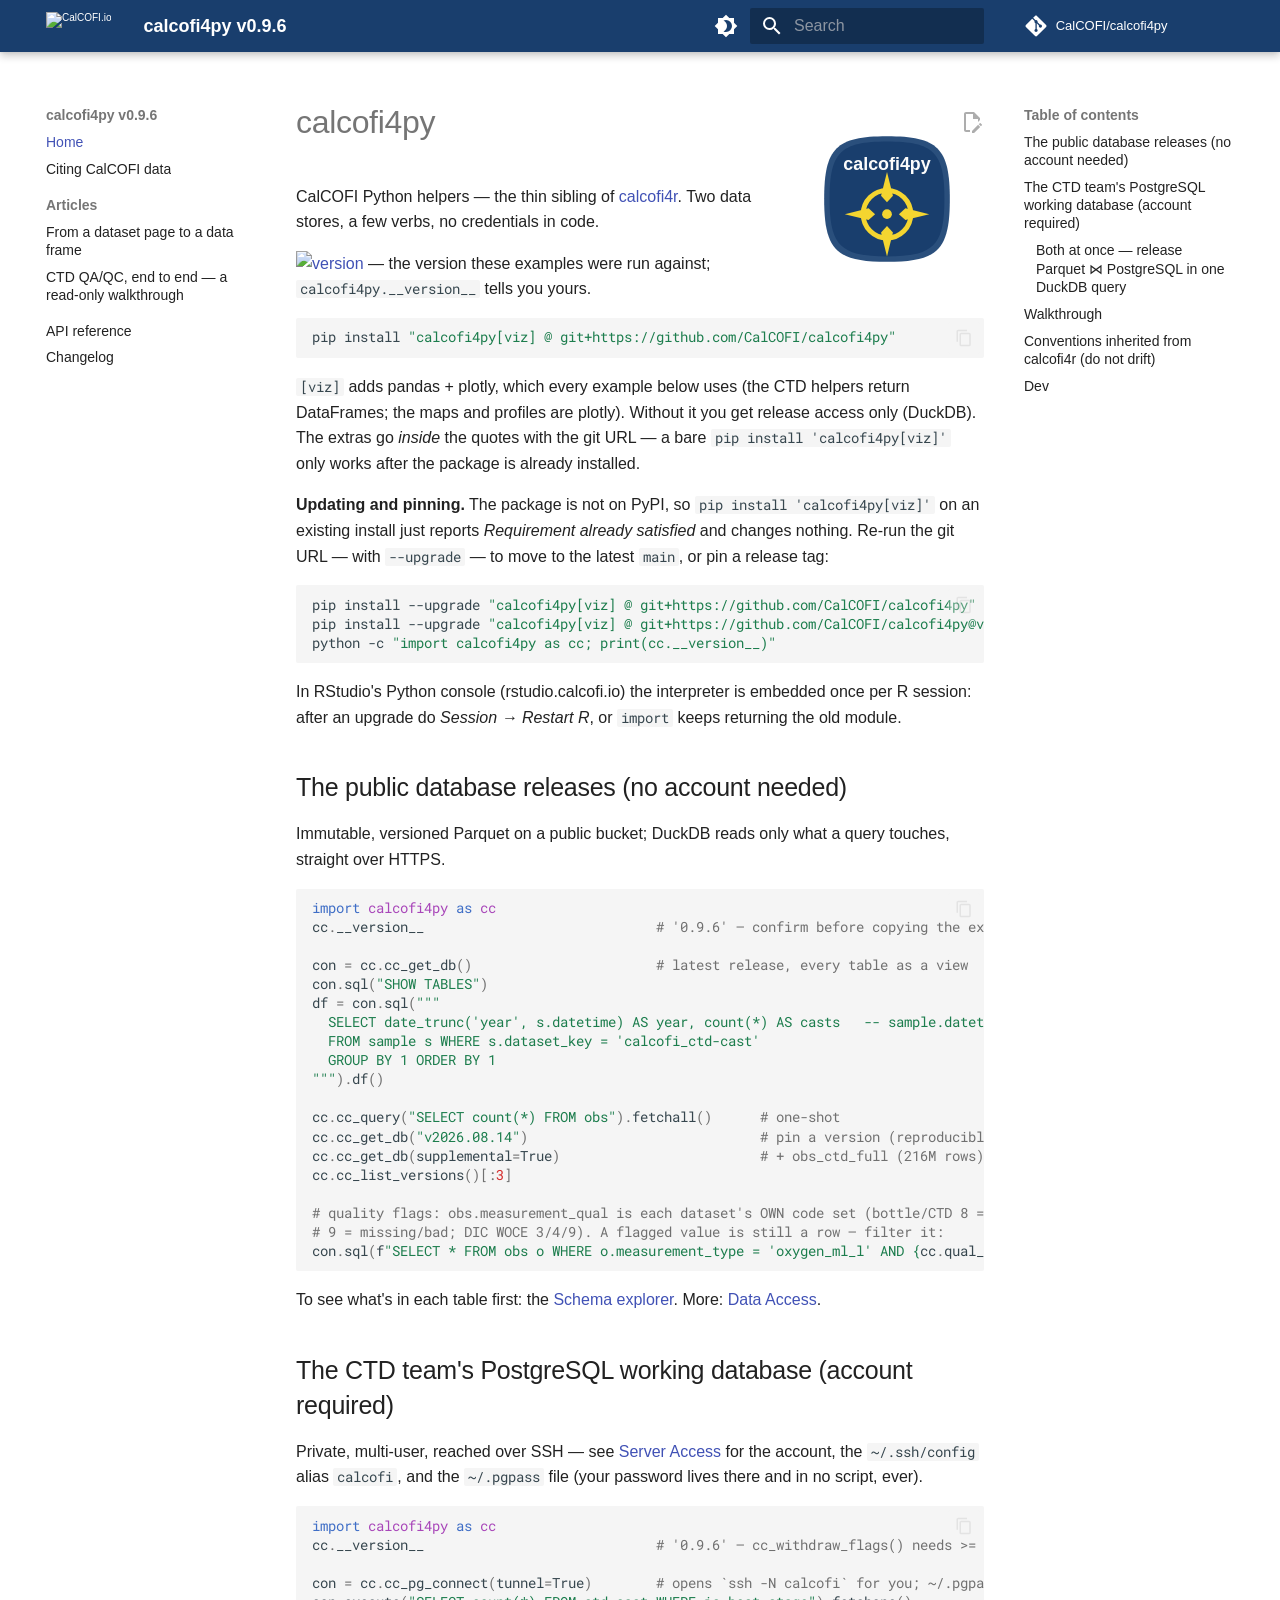
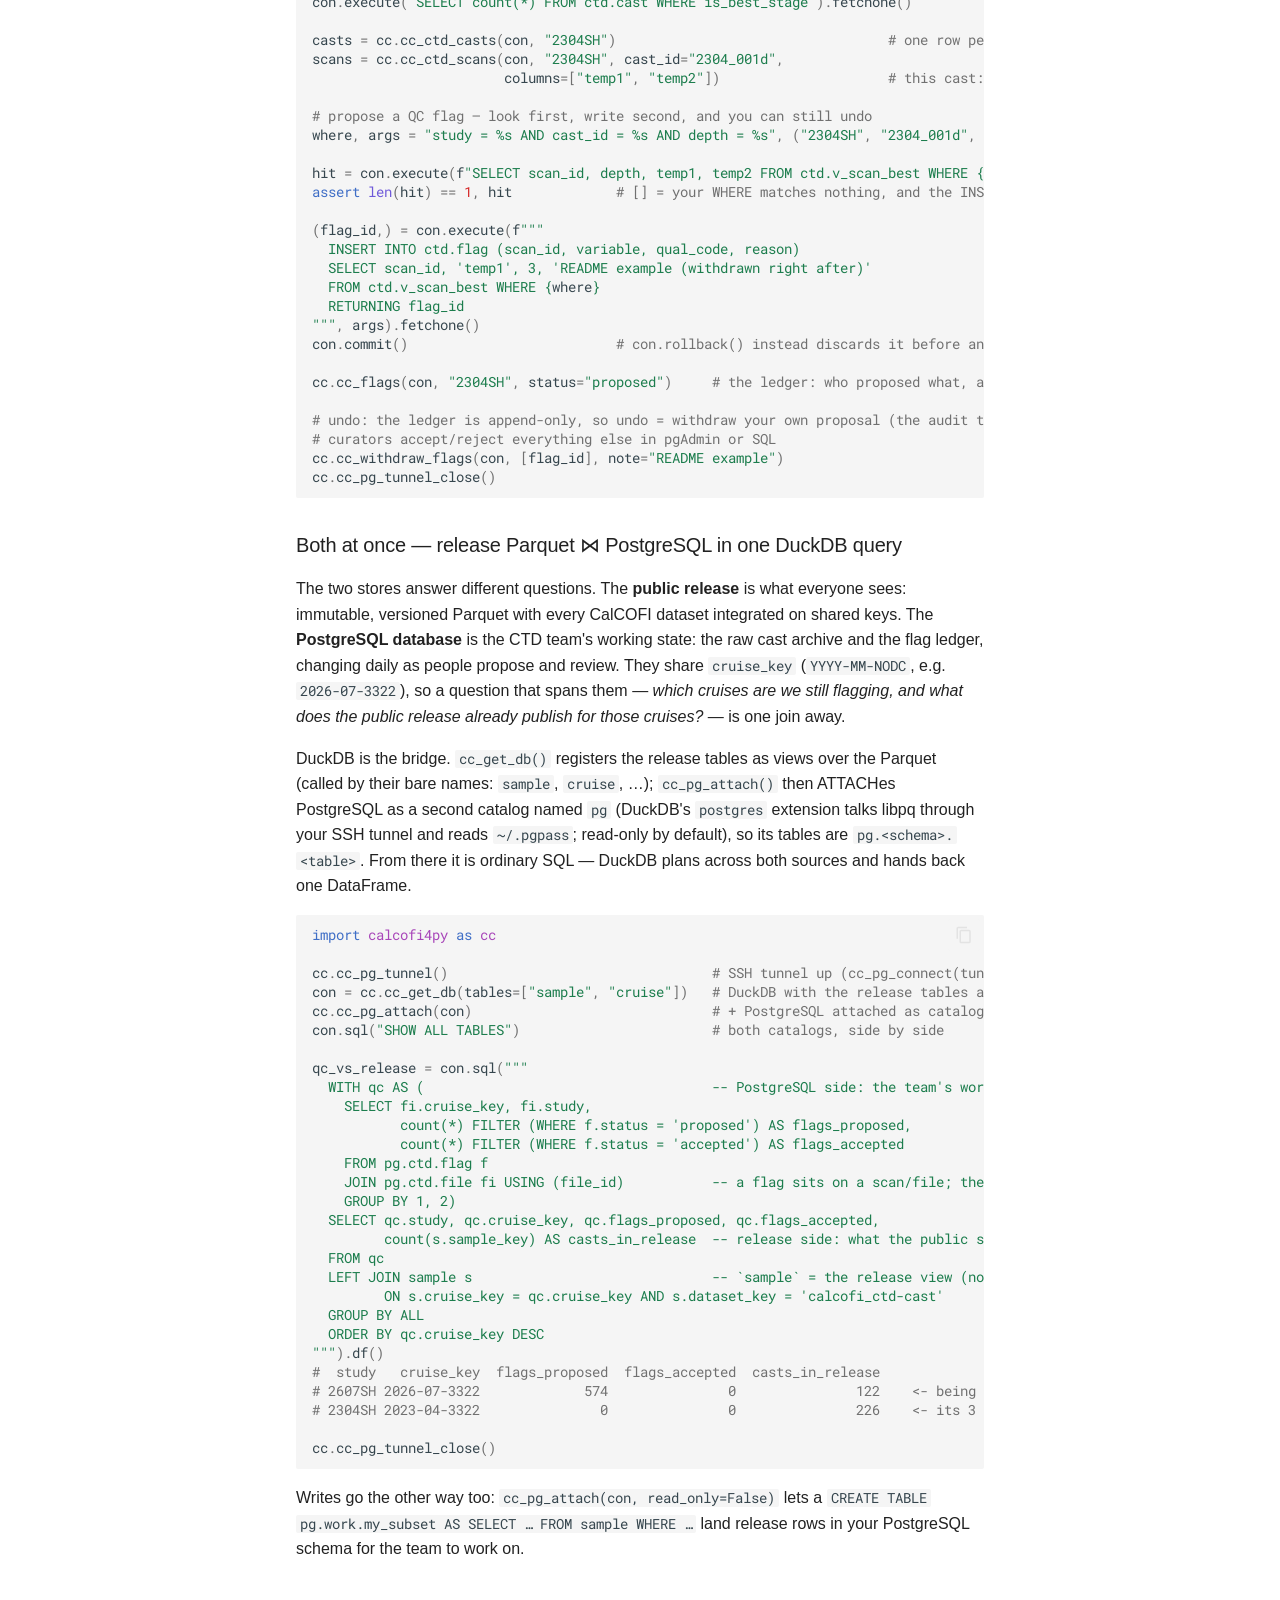
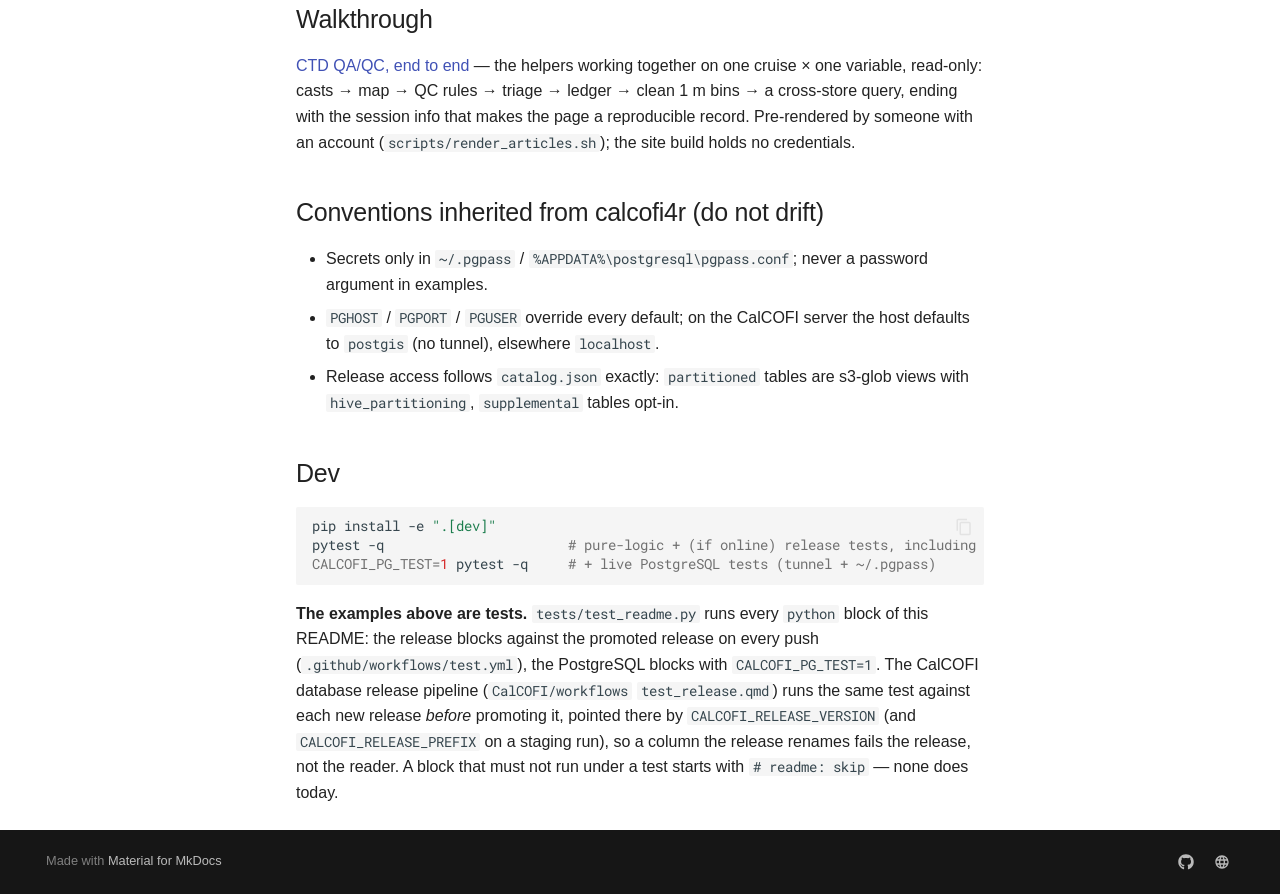
==== commit fefedb6e: "Deployed 559bde1 with MkDocs version: 1.6.1" ====
--- a/index.html
+++ b/index.html
@@ -21,11 +21,11 @@
       
       
       <link rel="icon" href="assets/logo.svg">
-      <meta name="generator" content="mkdocs-1.6.1, mkdocs-material-9.8.0">
-    
-    
-      
-        <title>calcofi4py v0.9.5</title>
+      <meta name="generator" content="mkdocs-1.6.1, mkdocs-material-9.8.1">
+    
+    
+      
+        <title>calcofi4py v0.9.6</title>
       
     
     
@@ -104,7 +104,7 @@
 
 <header class="md-header md-header--shadow" data-md-component="header">
   <nav class="md-header__inner md-grid" aria-label="Header">
-    <a href="https://calcofi.io" title="calcofi4py v0.9.5" class="md-header__button md-logo" aria-label="calcofi4py v0.9.5" data-md-component="logo">
+    <a href="https://calcofi.io" title="calcofi4py v0.9.6" class="md-header__button md-logo" aria-label="calcofi4py v0.9.6" data-md-component="logo">
       <img class="cc-lockup" src="https://calcofi.io/brand/v2/logo_calcofi_h.svg" alt="CalCOFI.io">
     </a>
     <label class="md-header__button md-icon" for="__drawer">
@@ -115,7 +115,7 @@
       <div class="md-header__ellipsis">
         <div class="md-header__topic">
           <span class="md-ellipsis">
-            calcofi4py v0.9.5
+            calcofi4py v0.9.6
           </span>
         </div>
         <div class="md-header__topic" data-md-component="header-topic">
@@ -237,10 +237,10 @@
 
 <nav class="md-nav md-nav--primary" aria-label="Navigation" data-md-level="0">
   <label class="md-nav__title" for="__drawer">
-    <a href="https://calcofi.io" title="calcofi4py v0.9.5" class="md-nav__button md-logo" aria-label="calcofi4py v0.9.5" data-md-component="logo">
+    <a href="https://calcofi.io" title="calcofi4py v0.9.6" class="md-nav__button md-logo" aria-label="calcofi4py v0.9.6" data-md-component="logo">
       <img class="cc-lockup" src="https://calcofi.io/brand/v2/logo_calcofi_h.svg" alt="CalCOFI.io">
     </a>
-    calcofi4py v0.9.5
+    calcofi4py v0.9.6
   </label>
   
     <div class="md-nav__source">
@@ -745,7 +745,7 @@
 <p>Immutable, versioned Parquet on a public bucket; DuckDB reads only what a query
 touches, straight over HTTPS.</p>
 <div class="highlight"><pre><span></span><code><span class="kn">import</span><span class="w"> </span><span class="nn">calcofi4py</span><span class="w"> </span><span class="k">as</span><span class="w"> </span><span class="nn">cc</span>
-<span class="n">cc</span><span class="o">.</span><span class="n">__version__</span>                             <span class="c1"># '0.9.5' — confirm before copying the examples below</span>
+<span class="n">cc</span><span class="o">.</span><span class="n">__version__</span>                             <span class="c1"># '0.9.6' — confirm before copying the examples below</span>
 
 <span class="n">con</span> <span class="o">=</span> <span class="n">cc</span><span class="o">.</span><span class="n">cc_get_db</span><span class="p">()</span>                       <span class="c1"># latest release, every table as a view</span>
 <span class="n">con</span><span class="o">.</span><span class="n">sql</span><span class="p">(</span><span class="s2">"SHOW TABLES"</span><span class="p">)</span>
@@ -772,7 +772,7 @@
 the <code>~/.ssh/config</code> alias <code>calcofi</code>, and the <code>~/.pgpass</code> file (your password
 lives there and in no script, ever).</p>
 <div class="highlight"><pre><span></span><code><span class="kn">import</span><span class="w"> </span><span class="nn">calcofi4py</span><span class="w"> </span><span class="k">as</span><span class="w"> </span><span class="nn">cc</span>
-<span class="n">cc</span><span class="o">.</span><span class="n">__version__</span>                             <span class="c1"># '0.9.5' — cc_withdraw_flags() needs &gt;= 0.3.5</span>
+<span class="n">cc</span><span class="o">.</span><span class="n">__version__</span>                             <span class="c1"># '0.9.6' — cc_withdraw_flags() needs &gt;= 0.3.5</span>
 
 <span class="n">con</span> <span class="o">=</span> <span class="n">cc</span><span class="o">.</span><span class="n">cc_pg_connect</span><span class="p">(</span><span class="n">tunnel</span><span class="o">=</span><span class="kc">True</span><span class="p">)</span>        <span class="c1"># opens `ssh -N calcofi` for you; ~/.pgpass auth</span>
 <span class="n">con</span><span class="o">.</span><span class="n">execute</span><span class="p">(</span><span class="s2">"SELECT count(*) FROM ctd.cast WHERE is_best_stage"</span><span class="p">)</span><span class="o">.</span><span class="n">fetchone</span><span class="p">()</span>
@@ -955,7 +955,7 @@
       <script id="__config" type="application/json">{"annotate": null, "base": ".", "features": ["navigation.sections", "content.code.copy", "content.action.edit"], "search": "assets/javascripts/workers/search.a7633da7.min.js", "tags": null, "translations": {"clipboard.copied": "Copied to clipboard", "clipboard.copy": "Copy to clipboard", "search.result.more.one": "1 more on this page", "search.result.more.other": "# more on this page", "search.result.none": "No matching documents", "search.result.one": "1 matching document", "search.result.other": "# matching documents", "search.result.placeholder": "Type to start searching", "search.result.term.missing": "Missing", "select.version": "Select version"}, "version": null}</script>
     
     
-      <script src="assets/javascripts/bundle.c21346df.min.js"></script>
+      <script src="assets/javascripts/bundle.a5f9d56c.min.js"></script>
       
         <script src="https://calcofi.io/brand/v2/theme.js"></script>
       
